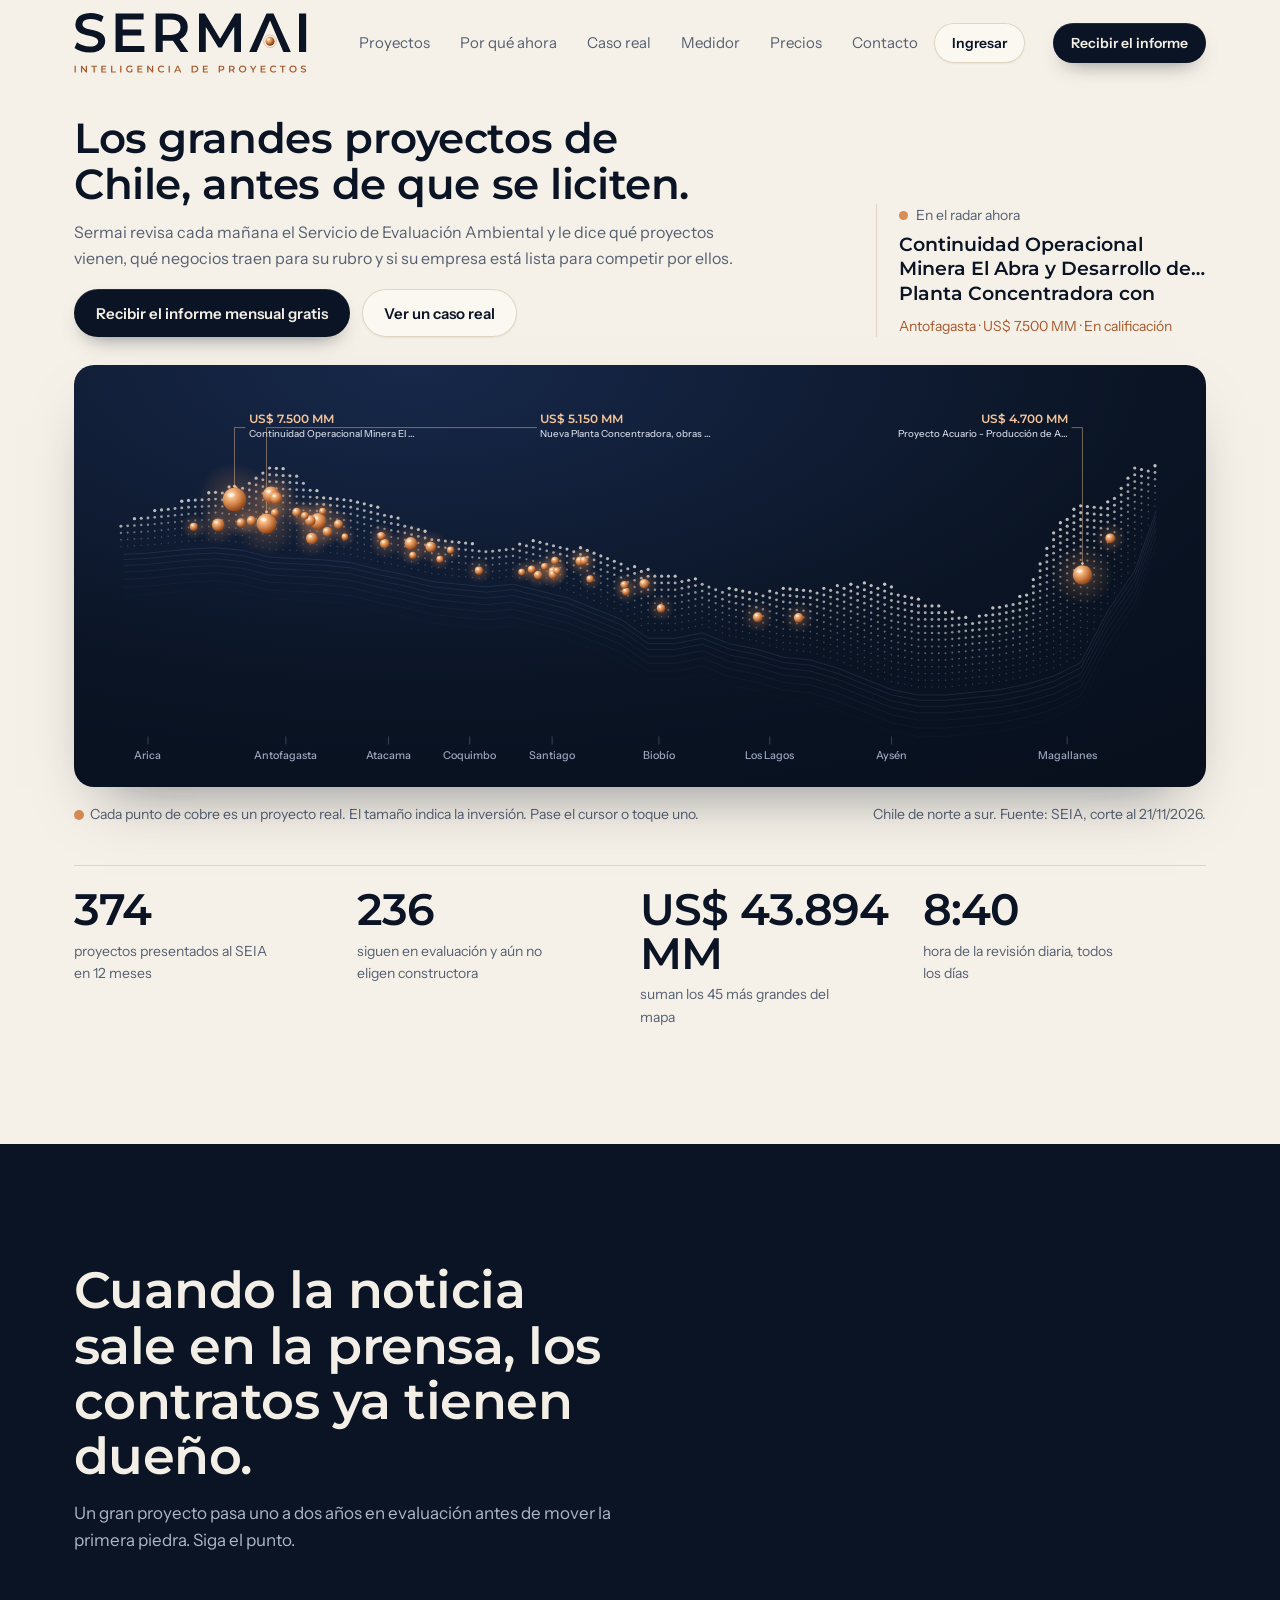
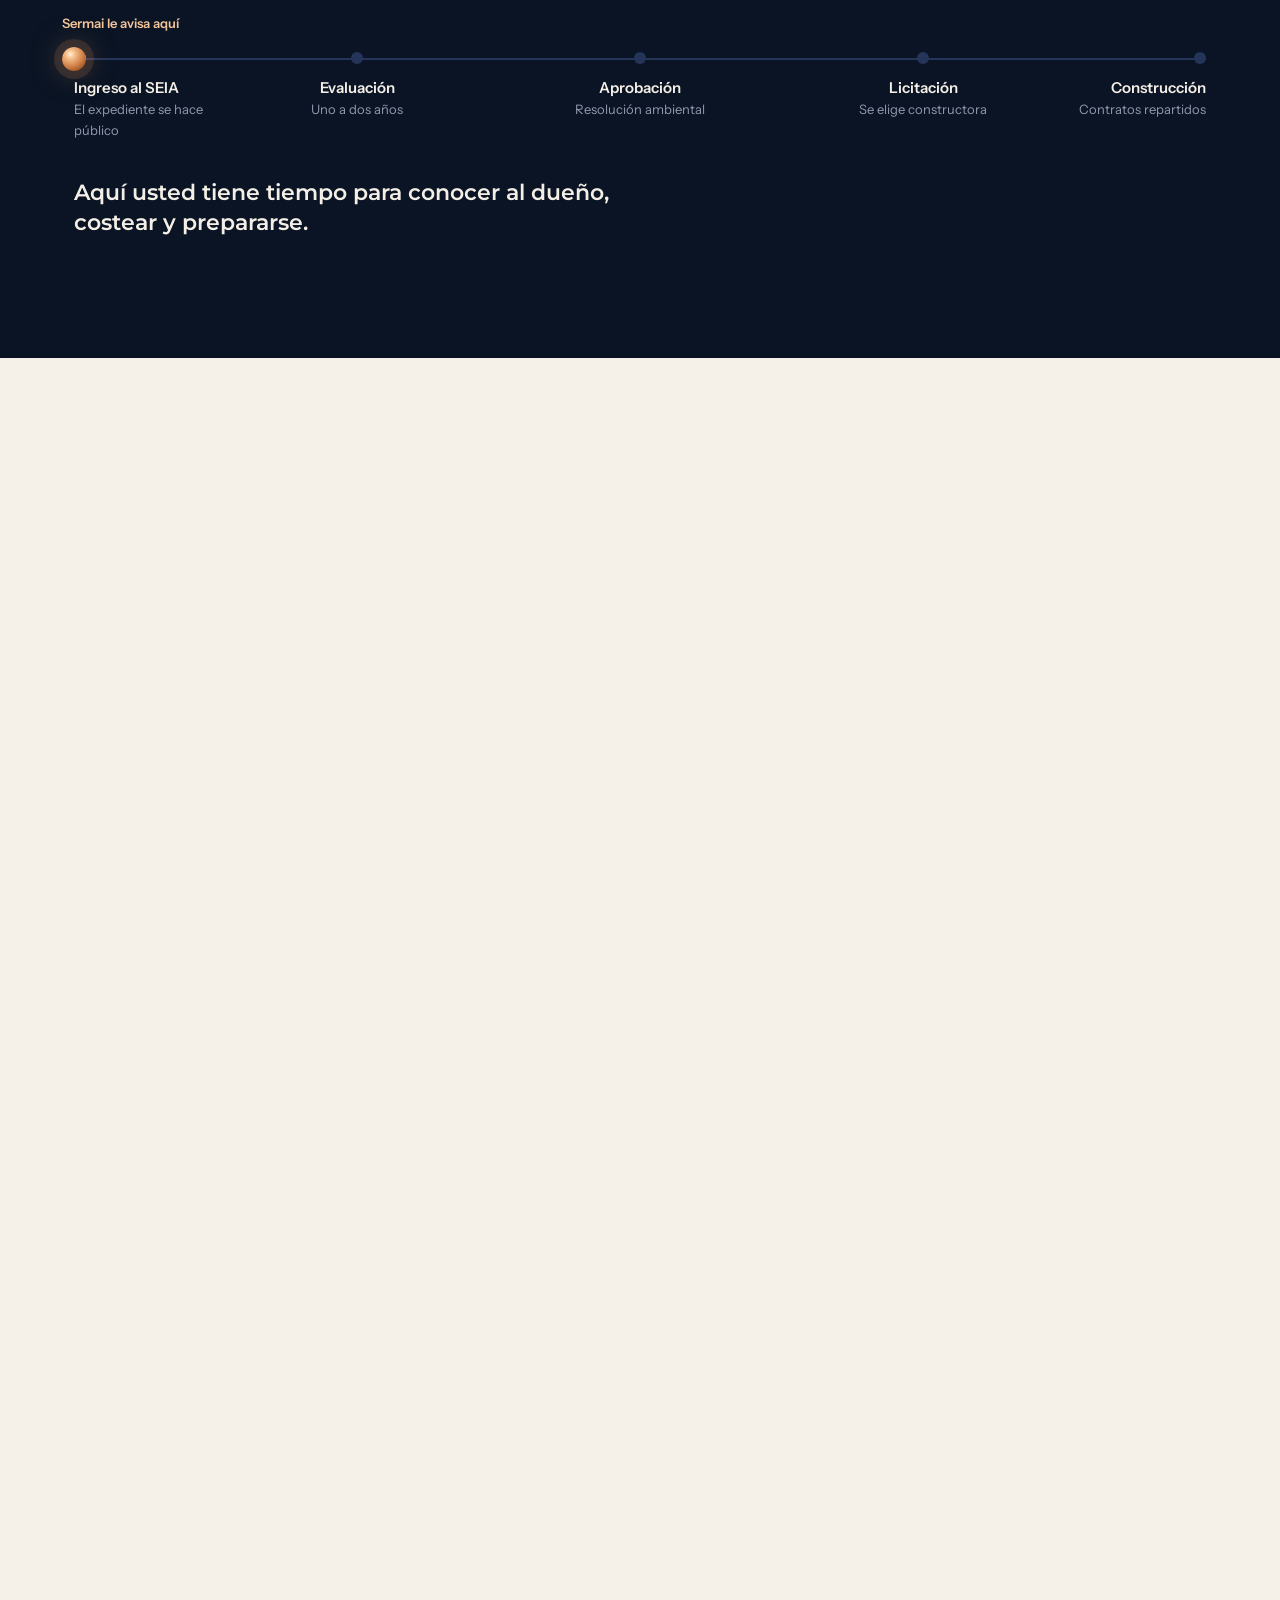
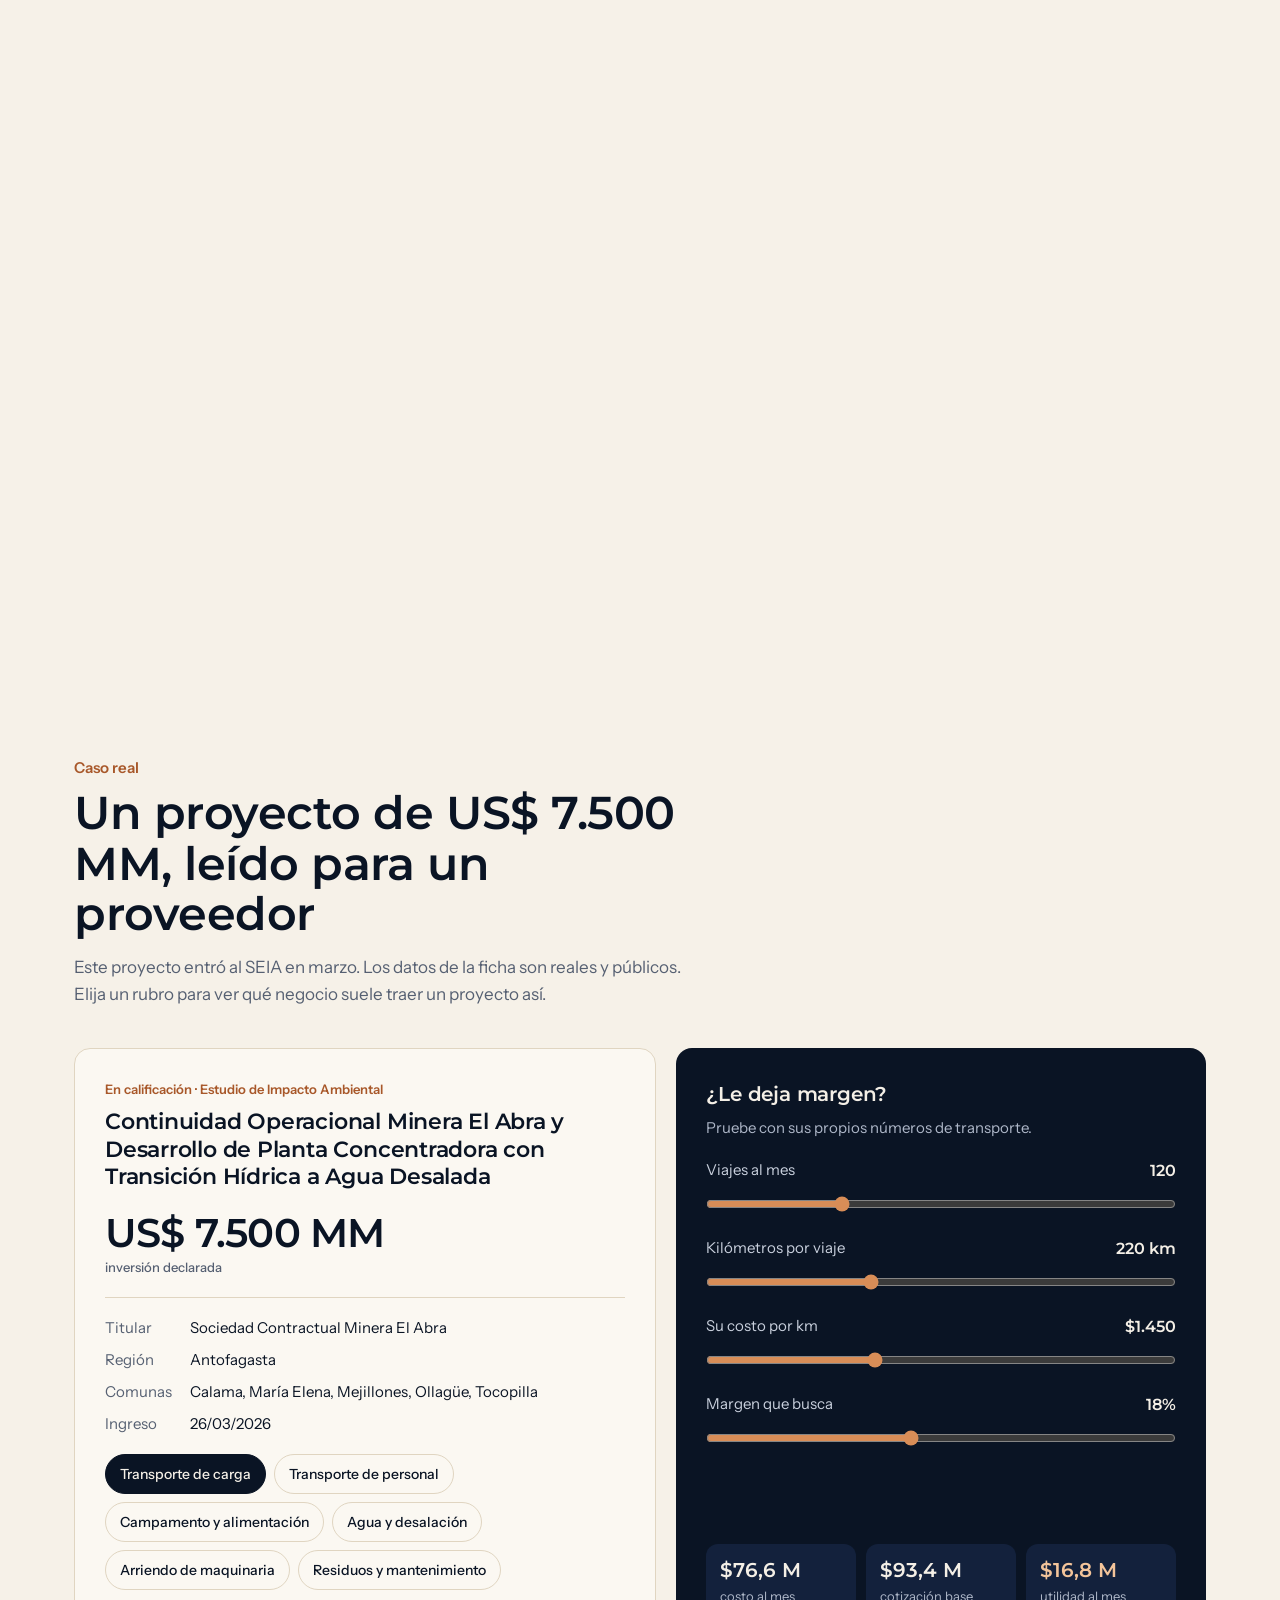
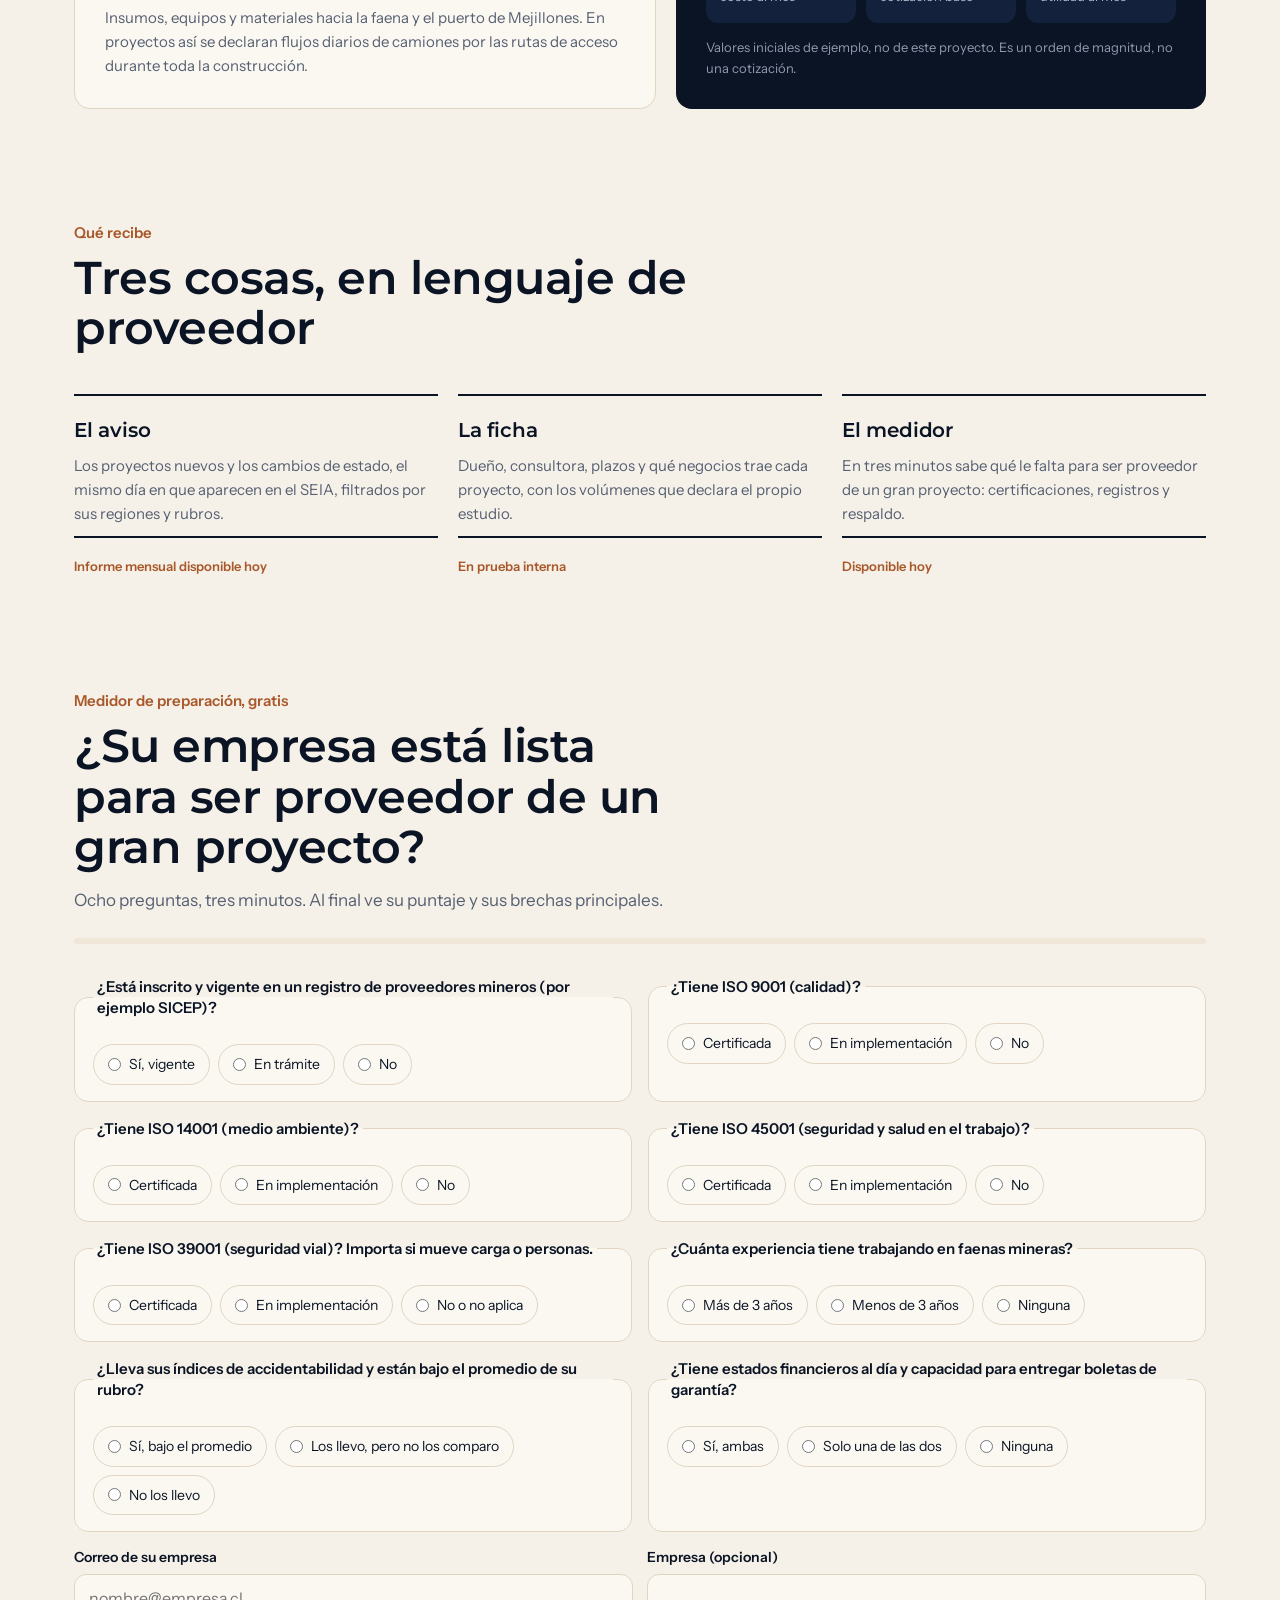
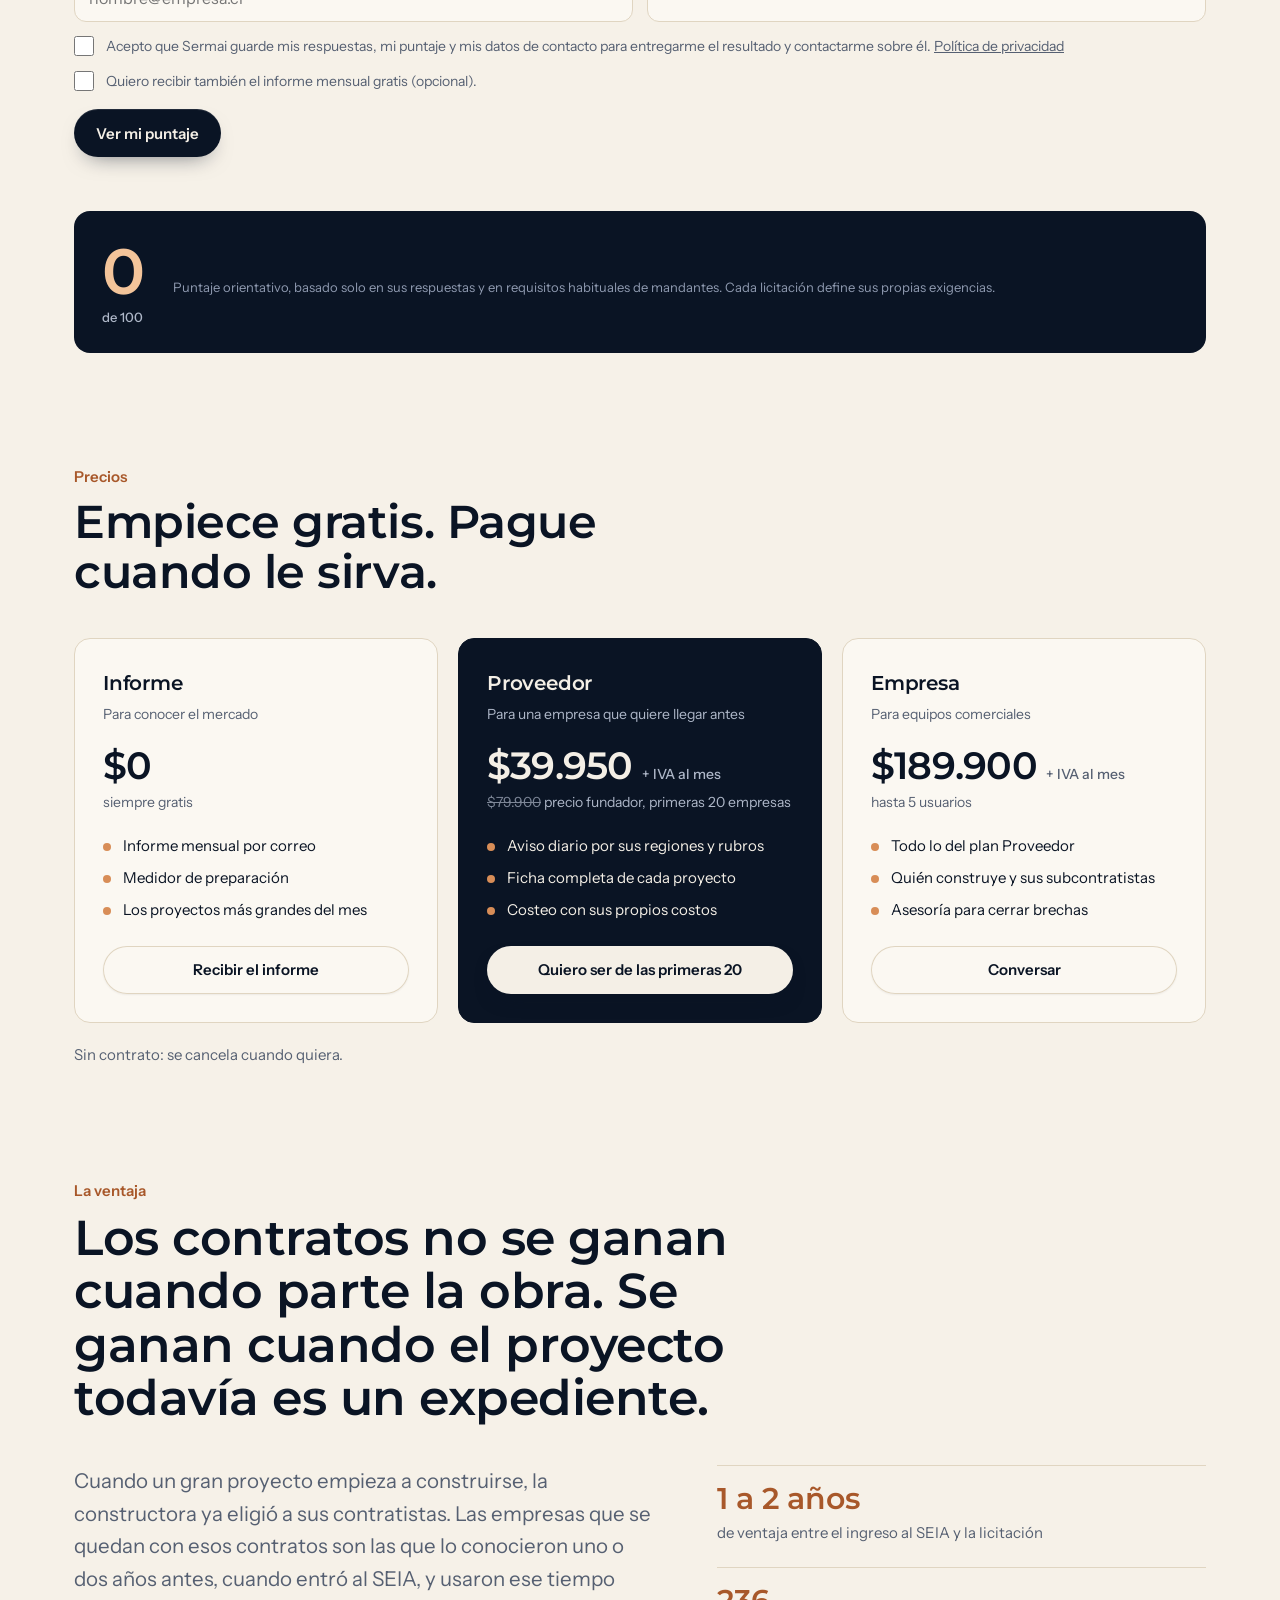
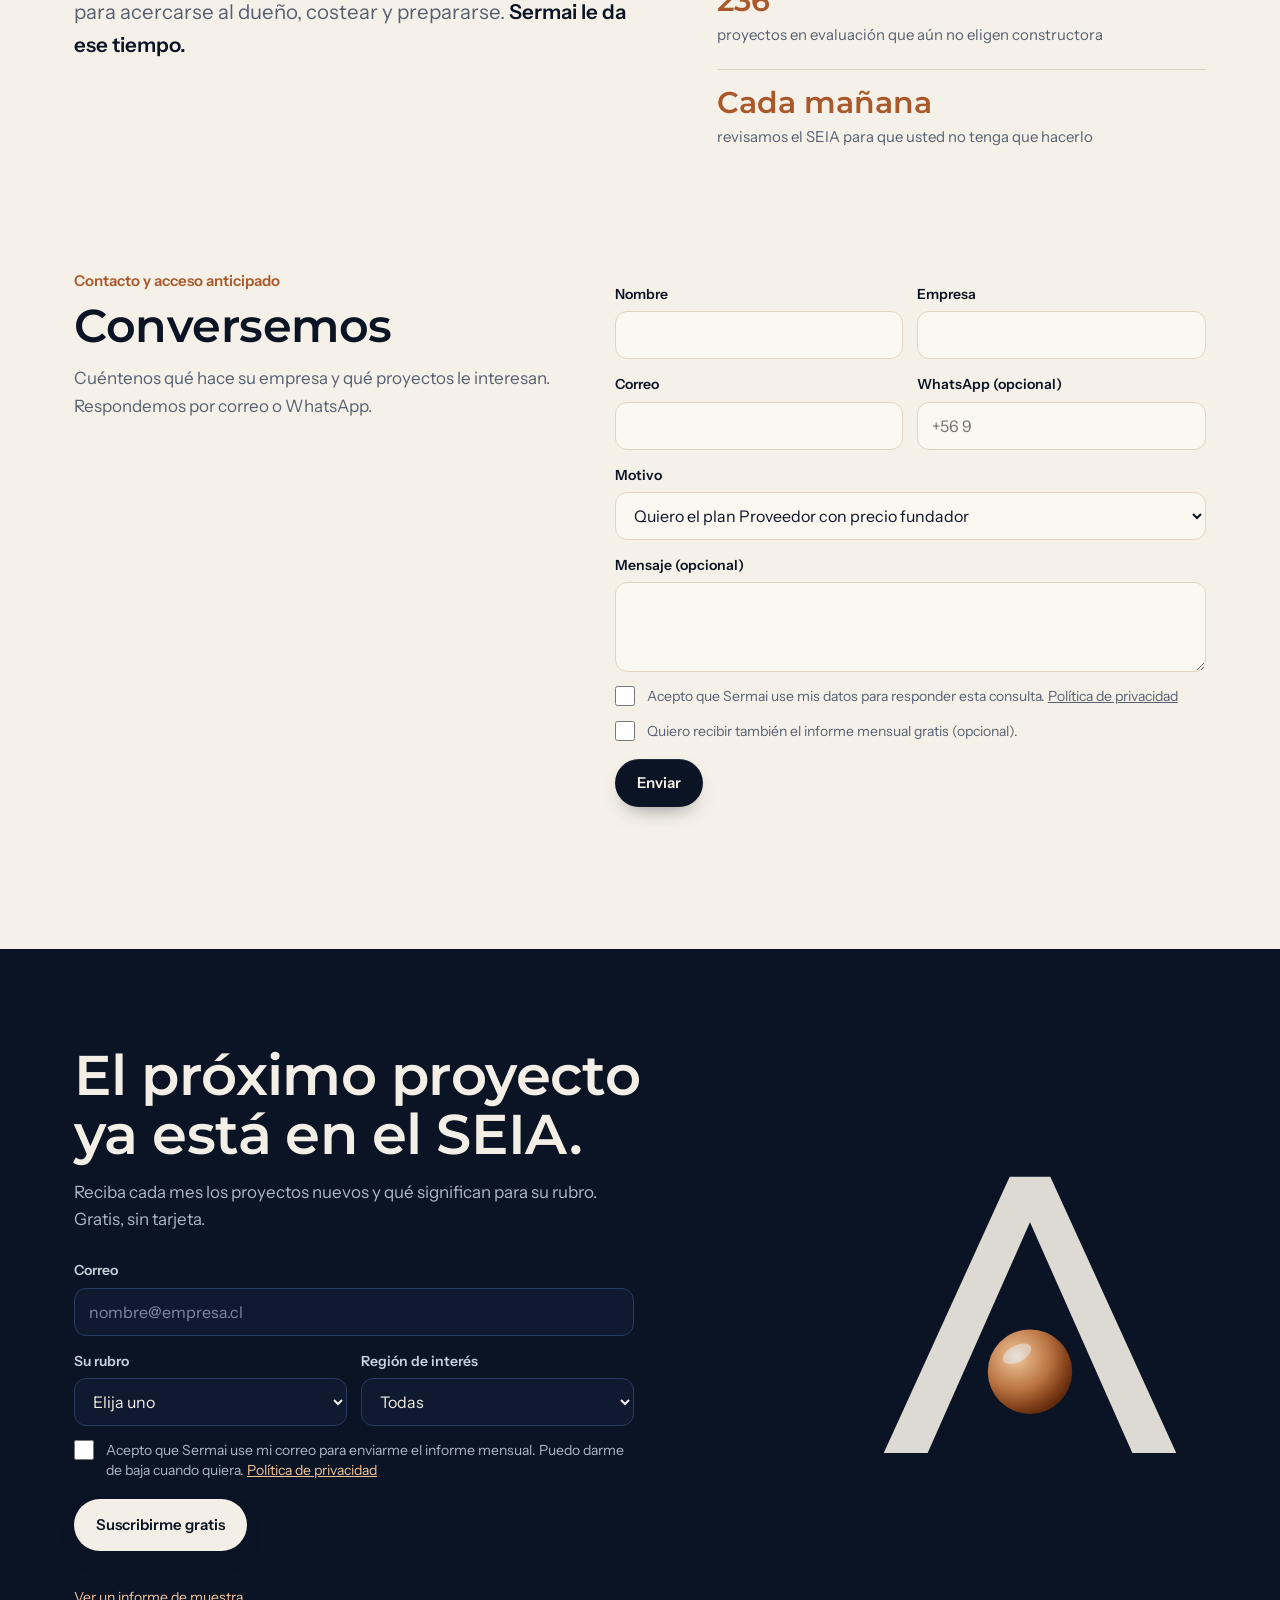
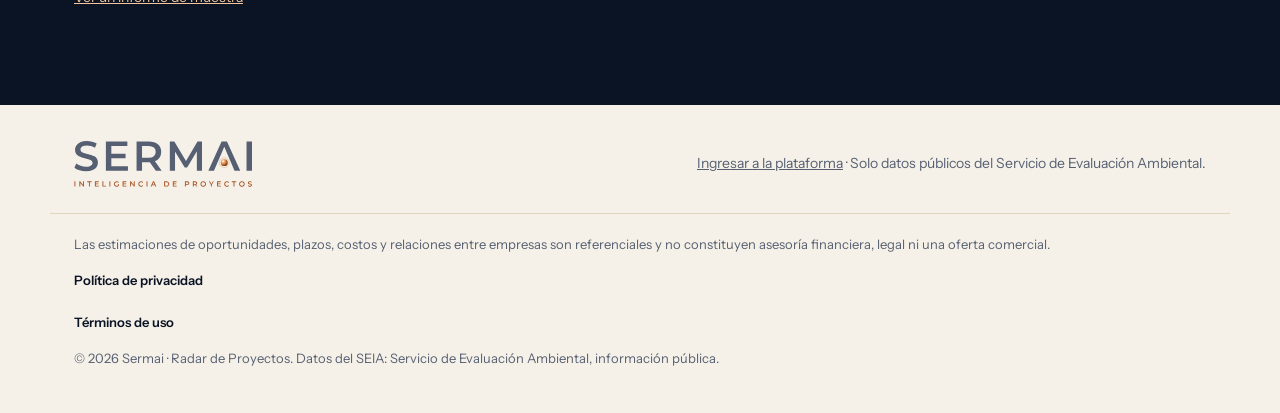
==== index.html @ 952f056d "Portada: título en dos líneas para que el mapa se vea en la primera pantalla Co-Authored-By: Claude " ====
<!doctype html><html lang="es"><head><meta charset="utf-8"><meta name="viewport" content="width=device-width,initial-scale=1"><title>Sermai · Radar de Proyectos</title><meta name="description" content="Los grandes proyectos de Chile, antes de que se liciten. Sermai revisa cada día el SEIA y le dice qué proyectos vienen y qué negocios traen para su rubro."><link rel="icon" type="image/png" sizes="32x32" href="icono-sermai-a-32.png"><link rel="icon" type="image/svg+xml" href="icono-sermai-a.svg"><link rel="apple-touch-icon" sizes="180x180" href="icono-sermai-a-180.png"><meta name="theme-color" content="#f6f1e8"><meta name="robots" content="index, follow, noai, noimageai"><link rel="canonical" href="https://sermai.cl/"><meta property="og:type" content="website"><meta property="og:locale" content="es_CL"><meta property="og:site_name" content="Sermai"><meta property="og:title" content="Sermai: los grandes proyectos de Chile, antes de que se liciten"><meta property="og:description" content="Los proyectos que entran al SEIA, traducidos a negocios para proveedores y contratistas. Informe mensual gratis."><meta property="og:url" content="https://sermai.cl/"><meta property="og:image" content="https://sermai.cl/og.png"><meta property="og:image:width" content="1200"><meta property="og:image:height" content="630"><meta name="twitter:card" content="summary_large_image"><style>
@font-face{font-family:Mont;src:url([data-uri]);font-weight:600;font-display:swap}
@font-face{font-family:Inst;src:url([data-uri]);font-weight:400 700;font-display:swap}
:root{--bg:#f6f1e8;--bg2:#efe7d8;--card:#fbf8f2;--ink:#0a1424;--mut:#566072;--ln:#e0d5c1;--cu:#a8582a;--cu2:#d88d57;--cuL:#f3c49a;--navy:#0a1424;--navy2:#13213c;--ivory:#f4efe6;--dot:#0a1424}
@media (prefers-color-scheme:dark){:root:not([data-theme="light"]){--bg:#0b1322;--bg2:#101a2e;--card:#121d33;--ink:#f1ece2;--mut:#a5adbb;--ln:#24324e;--cu:#e2a274;--dot:#f1ece2}}
:root[data-theme="dark"]{--bg:#0b1322;--bg2:#101a2e;--card:#121d33;--ink:#f1ece2;--mut:#a5adbb;--ln:#24324e;--cu:#e2a274;--dot:#f1ece2}
*{box-sizing:border-box;margin:0;padding:0}
html{scroll-behavior:smooth}
body{background:var(--bg);color:var(--ink);font:17px/1.6 Inst,system-ui,sans-serif;-webkit-font-smoothing:antialiased;overflow-x:hidden}
h1,h2,h3,.mont{font-family:Mont,Inst,sans-serif;font-weight:600;letter-spacing:-.01em}
a{color:inherit}
:focus-visible{outline:2px solid var(--cu2);outline-offset:3px;border-radius:4px}
.wrap{max-width:1180px;margin:0 auto;padding:0 24px}
.draft{background:var(--navy);color:#c9d0dd;font-size:13px;text-align:center;padding:7px 16px}
.draft b{color:var(--cuL);font-weight:600}
/* nav */
nav{position:sticky;top:0;z-index:20;background:var(--bg);border-bottom:1px solid transparent;transition:border-color .3s}
nav.sc{border-color:var(--ln)}
nav .wrap{display:flex;align-items:center;gap:28px;height:86px}
nav .brand{display:block;border-radius:10px;padding:4px 6px;margin-left:-6px}nav .logo{height:60px;width:auto;display:block;transform-origin:left center;transition:transform .35s cubic-bezier(.3,1.4,.5,1),filter .35s}.logo .glint{opacity:0}nav .brand:hover .logo .glint,nav .brand:focus-visible .logo .glint{animation:glint .9s cubic-bezier(.4,0,.2,1) forwards}@keyframes glint{0%{opacity:1;transform:translateX(0)}100%{opacity:1;transform:translateX(4800px)}}nav .brand:hover .logo,nav .brand:focus-visible .logo{transform:scale(1.08);filter:drop-shadow(0 4px 14px rgba(216,141,87,.45))}nav .brand:hover .logo .ring,nav .brand:focus-visible .logo .ring{animation-duration:1.4s;stroke-width:12}
nav ul{display:flex;gap:26px;list-style:none;margin-left:auto;font-size:15px}
nav ul a{position:relative;display:inline-block;padding:6px 2px;text-decoration:none;color:var(--mut);transition:color .25s,transform .25s}nav ul a::after{content:"";position:absolute;left:0;right:0;bottom:0;height:2px;border-radius:2px;background:linear-gradient(90deg,#a2541f,#f0b07a,#a2541f);transform:scaleX(0);transform-origin:left;transition:transform .3s ease}nav ul a:hover,nav ul a:focus-visible{color:var(--ink);transform:translateY(-2px)}nav ul a:hover::after,nav ul a:focus-visible::after{transform:scaleX(1)}
.btn{display:inline-flex;align-items:center;justify-content:center;gap:8px;height:48px;padding:0 22px;border-radius:999px;font:600 15px Inst;text-decoration:none;border:0;cursor:pointer;transition:transform .15s,background .2s}
.btn:active{transform:scale(.98)}
.btn{position:relative;overflow:hidden;isolation:isolate}
.btn.p{color:var(--ivory);background:#0a1424;box-shadow:inset 0 1px 0 rgba(255,255,255,.1),0 10px 22px -12px rgba(10,20,36,.6);transition:color .3s,box-shadow .3s,transform .15s}
.btn.p::before{content:"";position:absolute;inset:0;z-index:-1;border-radius:inherit;opacity:0;transition:opacity .35s;background:radial-gradient(140% 160% at 28% 0%,#ffe6cc 0%,#f6bd88 26%,#d8894f 58%,#a2541f 100%);box-shadow:inset 0 1px 0 rgba(255,255,255,.7),inset 0 -2px 6px rgba(106,45,11,.35)}
.btn.p::after{content:"";position:absolute;inset:0;z-index:-1;background:linear-gradient(105deg,transparent 35%,rgba(255,255,255,.5) 50%,transparent 65%);transform:translateX(-110%);transition:transform .7s}
.btn.p:hover,.btn.p:focus-visible{color:#2a1205;transform:translateY(-1px);box-shadow:0 14px 30px -10px rgba(162,84,31,.85),0 0 0 1px rgba(122,58,18,.4)}
.btn.p:hover::before,.btn.p:focus-visible::before{opacity:1}
.btn.p:hover::after{transform:translateX(110%)}
.pl .dest .btn.p,.fin .btn.p{background:#f4efe6;color:#0a1424}
.btn.s{background:var(--card);color:var(--ink);box-shadow:inset 0 0 0 1px var(--ln),0 1px 2px rgba(10,20,36,.06)}.btn.s:hover{box-shadow:inset 0 0 0 1px var(--cu2),0 6px 16px -10px rgba(168,88,42,.5);color:var(--cu);transform:translateY(-1px)}
nav .btn{height:40px;padding:0 18px;font-size:14px}nav .btn.ing{margin-left:-14px}
/* hero */
.hero{padding:28px 0 20px;position:relative}
.hero h1{font-size:clamp(30px,3.3vw,46px);line-height:1.1;max-width:22ch}
.hero .lead{font-size:clamp(16px,1.25vw,18px);color:var(--mut);max-width:60ch;margin-top:12px}
.hero .cta{display:flex;gap:12px;margin-top:18px;flex-wrap:wrap}
.htop{display:grid;grid-template-columns:1.7fr 1fr;gap:40px;align-items:end}
#lv{display:-webkit-box;-webkit-line-clamp:2;-webkit-box-orient:vertical;overflow:hidden;min-height:2.4em}.live{justify-self:end;max-width:330px;border-left:1px solid var(--ln);padding-left:22px}
.live .k{font-size:14px;color:var(--mut)}
.live .v{font-family:Mont;font-size:19px;line-height:1.3;margin-top:6px;height:3.9em;overflow:hidden;display:-webkit-box;-webkit-line-clamp:3;-webkit-box-orient:vertical}
.live .m{font-size:14px;color:var(--cu);margin-top:8px;min-height:22px}
.live .dotp{display:inline-block;width:9px;height:9px;border-radius:50%;background:var(--cu2);margin-right:8px;box-shadow:0 0 0 0 rgba(216,141,87,.6);animation:lp 2s infinite}
@keyframes lp{70%{box-shadow:0 0 0 10px rgba(216,141,87,0)}100%{box-shadow:0 0 0 0 rgba(216,141,87,0)}}
/* mapa */
.mapa{margin-top:28px;position:relative;background:radial-gradient(120% 140% at 30% 0%,#17284a 0%,#0a1424 55%,#070e1b 100%);border-radius:20px;padding:28px 28px 18px;box-shadow:0 30px 60px -30px rgba(10,20,36,.5)}
.mapa svg{width:100%;height:auto;display:block;overflow:visible}
.bg circle{fill:#f4efe6;opacity:var(--o)}.bg{opacity:0}.sea path{fill:none;stroke:#6f86b3;stroke-width:2.2}.gl .gw{opacity:0}.gl.on .gw{animation:gIn 1s forwards;animation-delay:var(--t)}@keyframes gIn{to{opacity:1}}
.cos path{fill:none;stroke:#f3c49a;stroke-width:2.4;opacity:.7}.cos circle{fill:#f3c49a}.cos text .a{font:600 44px Mont;fill:#f3c49a}.cos text .b{font:500 36px Inst;fill:#c9d0dd}.cos .co{opacity:0}.cos.on .co{animation:dIn2 .8s forwards;animation-delay:var(--t)}@keyframes dIn2{to{opacity:1}}
.bg.on{animation:gIn .6s ease-out forwards}
@keyframes dIn{to{opacity:var(--o)}}
.pr .p{cursor:pointer;opacity:0;transform-box:fill-box;transform-origin:center;transform:scale(0)}
.pr.on .p{animation:pIn .6s cubic-bezier(.3,1.6,.5,1) forwards;animation-delay:var(--t)}
@keyframes pIn{to{opacity:1;transform:scale(1)}}
.pr .p .core{fill:url(#cuS)}
.pr .p:hover .core,.pr .p.act .core{filter:brightness(1.15)}
.pr .p .hl{fill:#fff;opacity:.5;pointer-events:none}
.pr .ring{fill:none;stroke:var(--cu2);stroke-width:1.6;opacity:0;transform-box:fill-box;transform-origin:center;pointer-events:none}
.pr .p.ping .ring{animation:ring 1.8s ease-out}
@keyframes ring{0%{opacity:.9;transform:scale(1)}100%{opacity:0;transform:scale(3.4)}}
.scan{fill:url(#scanG);opacity:0}.scan.go{animation:scan 1.4s ease-in-out forwards}
@keyframes scan{0%{opacity:0;transform:translateX(-8%)}15%{opacity:1}85%{opacity:1}100%{opacity:0;transform:translateX(100%)}}
.regs text{font:500 40px Inst;fill:#9aa6bd}
.regs line{stroke:#9aa6bd;stroke-width:3;opacity:.4}
.tip{position:absolute;z-index:5;pointer-events:none;background:var(--card);border:1px solid var(--ln);border-radius:12px;padding:12px 14px;width:270px;box-shadow:0 12px 30px -12px rgba(10,20,36,.25);opacity:0;transform:translateY(6px);transition:opacity .15s,transform .15s}
.tip.on{opacity:1;transform:none}
.tip b{display:block;font:600 15px/1.3 Inst}.tip .t{font-size:13px;color:var(--mut);margin-top:3px}
.tip .r{display:flex;justify-content:space-between;margin-top:10px;font-size:13px}.tip .r span:last-child{font-family:Mont;color:var(--cu);font-size:15px}
.mapcap{display:flex;justify-content:space-between;gap:20px;font-size:14px;color:var(--mut);margin-top:16px}
.mapcap i{display:inline-block;width:10px;height:10px;border-radius:50%;background:var(--cu2);margin-right:6px;vertical-align:-1px}
.nums{display:grid;grid-template-columns:repeat(4,1fr);border-top:1px solid var(--ln);margin-top:40px}
.nums div{padding:22px 20px 0 0}
.nums b{display:block;font:600 clamp(30px,3.4vw,44px)/1 Mont;letter-spacing:-.02em}
.nums span{display:block;font-size:14px;color:var(--mut);margin-top:8px;max-width:22ch}
/* momento: scroll fijo */
.mom{height:300vh;position:relative;margin-top:96px}
.mom .stick .wrap{width:100%}.mom .stick{position:sticky;top:86px;height:calc(100vh - 86px);display:flex;flex-direction:column;justify-content:center;background:var(--navy);color:var(--ivory);overflow:hidden}
.mom h2{font-size:clamp(30px,4vw,52px);line-height:1.08;max-width:16ch}
.mom .sub{color:#aeb7c8;max-width:52ch;margin-top:16px;min-height:3.2em;transition:opacity .3s}
.tl{position:relative;margin-top:64px;height:120px}
.tl .bar{position:absolute;left:0;right:0;top:40px;height:2px;background:#25355a}
.tl .fill{position:absolute;left:0;top:40px;height:2px;background:linear-gradient(90deg,var(--cu2),var(--cuL));width:0}
.tl .st{position:absolute;top:0;transform:translateX(-50%);text-align:center;width:150px}
.tl .st.first{transform:none;text-align:left}.tl .st.last{transform:translateX(-100%);text-align:right}
.tl .st .n{display:block;width:12px;height:12px;border-radius:50%;background:#25355a;margin:34px auto 14px;transition:background .3s}
.tl .st.first .n{margin-left:0}.tl .st.last .n{margin-right:0}
.tl .st.on .n{background:var(--cuL)}
.tl .st b{display:block;font:600 15px Inst}.tl .st span{display:block;font-size:13px;color:#8f9ab0;margin-top:2px}
.tl .ball{position:absolute;top:29px;width:24px;height:24px;margin-left:-12px;border-radius:50%;background:radial-gradient(circle at 35% 30%,#fff0dc,#f6bd88 20%,#cf7f47 55%,#8f4518 88%);box-shadow:0 0 0 8px rgba(216,141,87,.15),0 0 30px rgba(216,141,87,.5)}
.tag2{position:absolute;top:-34px;left:0;font-size:13px;font-weight:600;white-space:nowrap;color:var(--cuL)}
.mom .verdict{margin-top:40px;font:600 clamp(18px,1.8vw,22px)/1.35 Mont;max-width:40ch;min-height:2.8em}
.mom .verdict.bad{color:#f0a48c}
/* secciones */
section.s{padding:112px 0 0}
.eyebrow{font-size:15px;color:var(--cu);font-weight:600}
.s h2{font-size:clamp(30px,3.6vw,48px);line-height:1.1;max-width:20ch;margin-top:8px}
.s .intro{color:var(--mut);max-width:58ch;margin-top:14px}
/* caso */
.caso{display:grid;grid-template-columns:1.1fr 1fr;gap:20px;margin-top:40px}
.fic{background:var(--card);border:1px solid var(--ln);border-radius:16px;padding:30px}
.fic .estado{font-size:13px;font-weight:600;color:var(--cu)}
.fic h3{font-size:22px;line-height:1.25;margin-top:8px}
.fic .inv{font:600 40px/1 Mont;margin-top:22px;letter-spacing:-.02em}.fic .inv small{display:block;font:500 13px Inst;color:var(--mut);margin-top:6px;letter-spacing:0}
.fic dl{display:grid;grid-template-columns:auto 1fr;gap:8px 18px;margin-top:22px;font-size:15px;border-top:1px solid var(--ln);padding-top:18px}
.fic dt{color:var(--mut)}
.chips{display:flex;flex-wrap:wrap;gap:8px;margin-top:18px}
.chips button{font:500 14px Inst;padding:8px 14px;border-radius:999px;border:1px solid var(--ln);background:transparent;color:var(--ink);cursor:pointer;min-height:40px}
.chips button[aria-pressed=true]{background:var(--navy);color:var(--ivory);border-color:var(--navy)}
.neg{margin-top:16px;font-size:15px;color:var(--mut);min-height:4.8em}
.cos{background:var(--navy);color:var(--ivory);border-radius:16px;padding:30px;display:flex;flex-direction:column}
.cos h3{font-size:20px}.cos p.k{color:#aeb7c8;font-size:15px;margin-top:6px}
.cos label{display:flex;justify-content:space-between;align-items:center;gap:12px;margin-top:18px;font-size:15px;color:#c9d0dd}
.cos label output{font:600 16px Mont;color:var(--ivory)}
.cos input[type=range]{width:100%;margin-top:8px;accent-color:#d88d57;height:28px}
.res{display:grid;grid-template-columns:repeat(3,1fr);gap:10px;margin-top:auto;padding-top:24px}
.res div{background:#13213c;border-radius:12px;padding:14px}
.res b{display:block;font:600 20px Mont}.res span{font-size:13px;color:#aeb7c8}
.res .u b{color:var(--cuL)}
.note{font-size:13px;color:var(--mut);margin-top:14px}
.cos .note{color:#8f9ab0}
/* recibe */
.rec{display:grid;grid-template-columns:repeat(3,1fr);gap:20px;margin-top:40px}
.rec div{border-top:2px solid var(--ink);padding-top:18px}
.rec h3{font-size:20px}.rec p{color:var(--mut);font-size:15px;margin-top:8px}
.rec .est{font-size:13px;color:var(--cu);font-weight:600;margin-top:10px}
/* precios */
.pl{display:grid;grid-template-columns:repeat(3,1fr);gap:20px;margin-top:40px;align-items:stretch}
.pl>div{background:var(--card);border:1px solid var(--ln);border-radius:16px;padding:28px;display:flex;flex-direction:column}
.pl .dest{background:var(--navy);color:var(--ivory);border-color:var(--navy)}
.pl h3{font-size:20px}.pl .q{font-size:14px;color:var(--mut);margin-top:4px}.pl .dest .q{color:#aeb7c8}
.pl .pr{font:600 38px/1 Mont;margin-top:22px;letter-spacing:-.02em}.pl .pr small{font:500 14px Inst;color:var(--mut);letter-spacing:0}.pl .dest .pr small{color:#aeb7c8}
.pl .was{font-size:14px;color:var(--mut);margin-top:6px}.pl .dest .was{color:#aeb7c8}.pl .was s{opacity:.7}
.pl ul{list-style:none;margin:20px 0 24px;font-size:15px;display:grid;gap:8px}
.pl li{padding-left:20px;position:relative}.pl li:before{content:"";position:absolute;left:0;top:.6em;width:8px;height:8px;border-radius:50%;background:var(--cu2)}
.pl .btn{margin-top:auto}

.fund{margin-top:20px;font-size:15px;color:var(--mut)}.fund b{color:var(--ink)}
/* quién */
.who{display:grid;grid-template-columns:auto 1fr;gap:36px;align-items:center;margin-top:40px;background:var(--card);border:1px solid var(--ln);border-radius:16px;padding:32px}
.av{width:120px;height:120px;border-radius:50%;background:var(--navy);display:flex;align-items:center;justify-content:center;color:var(--ivory);font:600 38px Mont}
.who h3{font-size:24px}.who .r{color:var(--cu);font-weight:600;font-size:15px}.who p{color:var(--mut);margin-top:10px;max-width:62ch}
.who .c{display:flex;gap:20px;flex-wrap:wrap;margin-top:14px;font-size:15px}
/* ventaja */
.s h2.vh{font-size:clamp(30px,3.8vw,52px);max-width:22ch}
.vt{display:grid;grid-template-columns:1.2fr 1fr;gap:56px;margin-top:40px;align-items:start}
.vp{font-size:clamp(18px,1.6vw,21px);line-height:1.6;color:var(--mut);max-width:52ch}.vp b{color:var(--ink);font-weight:600}
.vf{display:grid;gap:22px}.vf div{border-top:1px solid var(--ln);padding-top:16px}
.vf b{display:block;font:600 30px/1.1 Mont;color:var(--cu)}.vf span{display:block;font-size:15px;color:var(--mut);margin-top:6px}
@media (max-width:860px){.vt{grid-template-columns:1fr;gap:28px}}
/* formularios */
.fx label{display:block;font-size:14px;font-weight:600;margin-top:14px}
.fx input:not([type=checkbox]):not([type=radio]),.fx select,.fx textarea{display:block;width:100%;margin-top:6px;min-height:48px;border-radius:12px;border:1px solid var(--ln);background:var(--card);color:var(--ink);padding:10px 14px;font:16px Inst}
.fx textarea{min-height:90px}
.fx .row2{display:grid;grid-template-columns:1fr 1fr;gap:14px}
.fx .chk{display:block;position:relative;padding-left:32px;font-weight:400;color:var(--mut);font-size:14px;line-height:1.45}
.fx .chk input{position:absolute;left:0;top:0;width:20px;height:20px;margin:0;accent-color:#a8582a}
.fx .btn{margin-top:18px}
.msg{margin-top:10px;font-size:14px;min-height:1.4em}.msg.ok{color:#2f7d5b}.msg.err{color:#b4442c}
.med{display:grid;grid-template-columns:1fr 1fr;gap:16px;margin-top:32px}
.med fieldset{border:1px solid var(--ln);border-radius:14px;padding:16px 18px;background:var(--card)}
.med legend{font-weight:600;font-size:15px;padding:0 4px;line-height:1.4}
.med .op{display:flex;flex-wrap:wrap;gap:8px;margin-top:10px}
.med .op label{margin:0;display:flex;align-items:center;gap:8px;font-weight:400;font-size:14px;border:1px solid var(--ln);border-radius:999px;padding:8px 14px;cursor:pointer;min-height:40px}
.med .op input{accent-color:#a8582a}
.med .op label:has(input:checked){border-color:var(--cu2);background:#fbeee2;color:#6b3412}
.avn{height:6px;background:var(--bg2);border-radius:6px;margin-top:24px;overflow:hidden}.avn i{display:block;height:100%;width:0;background:linear-gradient(90deg,var(--cu2),var(--cuL));transition:width .3s}
.mres{margin-top:24px;background:var(--navy);color:var(--ivory);border-radius:16px;padding:28px;display:grid;grid-template-columns:auto 1fr;gap:28px;align-items:center}
.mres .pt{font:600 64px/1 Mont;color:var(--cuL)}.mres .pt small{display:block;font:500 13px Inst;color:#aeb7c8;margin-top:6px}
.mres h3{font-size:22px}.mres p{color:#c9d0dd;margin-top:6px}.mres ul{margin:12px 0 0 18px;color:#c9d0dd;font-size:15px}.mres .note{color:#8f9ab0}
.ctc{display:grid;grid-template-columns:1fr 1.2fr;gap:48px;margin-top:8px;align-items:start}
.fin .fx label{color:#c9d0dd}.fin .fx input::placeholder{color:#7f8aa1}.fin .fx select,.fin .fx input:not([type=checkbox]){background:#0f1a30;border-color:#2b3c62;color:var(--ivory)}
.fin .fx .chk{color:#aeb7c8}.fin .fx .chk a{color:var(--cuL)}.fin .msg.ok{color:#8fd3b0}.fin .msg.err{color:#f0a48c}
.legal{border-top:1px solid var(--ln);margin-top:26px;padding-top:20px;font-size:13px;color:var(--mut);display:grid;gap:10px}
.legal details summary{cursor:pointer;font-weight:600;color:var(--ink);min-height:32px;display:flex;align-items:center}.legal details p{margin-top:8px;max-width:80ch}
@media (max-width:860px){.med,.ctc,.mres{grid-template-columns:1fr}.fx .row2{grid-template-columns:1fr}}
/* final */
.fin{margin-top:112px;background:var(--navy);color:var(--ivory);position:relative;overflow:hidden}
.fin .wrap{padding-top:96px;padding-bottom:96px;position:relative}
.fin h2{font-size:clamp(32px,4.4vw,58px);line-height:1.05;max-width:15ch}
.fin p{color:#aeb7c8;max-width:48ch;margin-top:16px}
.fin .btn.p{height:52px}
.fin .ok{margin-top:12px;font-size:14px;color:var(--cuL);min-height:1.4em}
.fin .big{position:absolute;right:-60px;top:50%;width:520px;transform:translateY(-50%);opacity:.9;pointer-events:none}
footer{padding:36px 0 44px;font-size:14px;color:var(--mut)}
footer .wrap:first-child{display:flex;justify-content:space-between;align-items:center;gap:24px;flex-wrap:wrap}
footer .logo{height:46px;width:auto;display:block}
.logo .ring{transform-box:fill-box;transform-origin:center;animation:lring 2.8s ease-out infinite}.logo .ring.r2{animation-delay:1.4s}
@keyframes lring{0%{transform:scale(.7);opacity:.9}75%{transform:scale(2.1);opacity:0}100%{opacity:0}}
@media (prefers-reduced-motion:reduce){.logo .ring{animation:none;opacity:0}.logo .glint{display:none}nav .brand:hover .logo{transform:none}nav ul a:hover{transform:none}}
.reveal{opacity:0;transform:translateY(18px);transition:opacity .7s,transform .7s}.reveal.in{opacity:1;transform:none}
/* celular */
@media (max-width:860px){
 nav ul{display:none}
 .htop{grid-template-columns:1fr;gap:28px}.live{justify-self:start;border-left:0;padding-left:0;border-top:1px solid var(--ln);padding-top:18px;max-width:none}
 .nums{grid-template-columns:1fr 1fr}.nums div{padding-bottom:18px}
 .caso,.rec,.pl{grid-template-columns:1fr}
 .who{grid-template-columns:1fr;gap:18px;padding:24px}.av{width:84px;height:84px;font-size:28px}
 .fin .big{display:none}
 .tl .st span{display:none}.tl .st{width:84px}.tl .st b{font-size:12px}
 .mapcap{flex-direction:column;gap:6px}.mapa{padding:16px 10px;border-radius:16px}
}
@media (max-width:600px){
 body{font-size:16px}.wrap{padding:0 16px}
 .hero{padding-top:24px}.live{display:none}.hero .cta .btn{width:100%}
 .res{grid-template-columns:1fr}
 .mom{height:260vh}
 .tl .st b{display:none}
 nav .btn.p{display:none}nav .btn.ing{margin-left:auto}
 nav .wrap{height:72px}nav .logo{height:48px}.mom .stick{top:72px;height:calc(100vh - 72px)}
}
@media (prefers-reduced-motion:reduce){
 html{scroll-behavior:auto}
 .bg{opacity:1!important;animation:none!important}.gl .gw,.cos .co{opacity:1!important;animation:none!important}.pr .p{opacity:1!important;transform:none!important;animation:none!important}
 .scan{display:none}.reveal{opacity:1;transform:none;transition:none}.live .dotp{animation:none}
}
</style></head><body>
<nav id="nav"><div class="wrap"><a class="brand" href="#top" aria-label="Sermai, inicio"><svg class="logo" xmlns="http://www.w3.org/2000/svg" viewBox="25 -10 4243 1094" role="img" aria-label="Sermai"><defs><clipPath id="nvcl"><path d="M311 710Q229 710 154 686.5Q79 663 35 626L80 525Q122 558 184 580Q246 602 311 602Q366 602 400 590Q434 578 450 557.5Q466 537 466 511Q466 479 443 459.5Q420 440 383.5 428.5Q347 417 302.5 407Q258 397 213.5 383.5Q169 370 132.5 348.5Q96 327 73 291Q50 255 50 199Q50 142 80.5 94.5Q111 47 173.5 18.5Q236 -10 332 -10Q395 -10 457 6Q519 22 565 52L524 153Q477 125 427 111.5Q377 98 331 98Q277 98 243.5 111Q210 124 194.5 145Q179 166 179 193Q179 225 201.5 244.5Q224 264 260.5 275Q297 286 342 296.5Q387 307 431.5 320Q476 333 512.5 354Q549 375 571.5 411Q594 447 594 502Q594 558 563.5 605.5Q533 653 470 681.5Q407 710 311 710ZM783 700V0H1294V109H913V591H1308V700ZM903 398V291H1251V398ZM1513 700V0H1800Q1940 0 2019.5 66Q2099 132 2099 249Q2099 326 2063 381.5Q2027 437 1960.5 466.5Q1894 496 1801 496H1585L1643 437V700ZM1971 700 1794 446H1933L2111 700ZM1643 451 1585 389H1795Q1881 389 1924.5 352Q1968 315 1968 249Q1968 182 1924.5 146Q1881 110 1795 110H1585L1643 46ZM2304 700V0H2411L2717 511H2661L2962 0H3069L3070 700H2947L2946 193H2972L2716 620H2658L2398 193H2428V700ZM4128 700V0H4258V700Z"/><path d="M3220,700 L3535,0 L3663,0 L3979,700 L3843,700 L3599,128 L3354,700 Z"/></clipPath><linearGradient id="nvgl" x1="0" y1="0" x2="1" y2="0"><stop offset="0" stop-color="#fff" stop-opacity="0"/><stop offset=".5" stop-color="#fff" stop-opacity=".75"/><stop offset="1" stop-color="#fff" stop-opacity="0"/></linearGradient><radialGradient id="nvs" gradientUnits="userSpaceOnUse" cx="3572.8" cy="475.5" r="118.9"><stop offset="0" stop-color="#fff0dc"/><stop offset=".18" stop-color="#f6bd88"/><stop offset=".55" stop-color="#cf7f47"/><stop offset=".85" stop-color="#8f4518"/><stop offset="1" stop-color="#6a2d0b"/></radialGradient></defs><path d="M311 710Q229 710 154 686.5Q79 663 35 626L80 525Q122 558 184 580Q246 602 311 602Q366 602 400 590Q434 578 450 557.5Q466 537 466 511Q466 479 443 459.5Q420 440 383.5 428.5Q347 417 302.5 407Q258 397 213.5 383.5Q169 370 132.5 348.5Q96 327 73 291Q50 255 50 199Q50 142 80.5 94.5Q111 47 173.5 18.5Q236 -10 332 -10Q395 -10 457 6Q519 22 565 52L524 153Q477 125 427 111.5Q377 98 331 98Q277 98 243.5 111Q210 124 194.5 145Q179 166 179 193Q179 225 201.5 244.5Q224 264 260.5 275Q297 286 342 296.5Q387 307 431.5 320Q476 333 512.5 354Q549 375 571.5 411Q594 447 594 502Q594 558 563.5 605.5Q533 653 470 681.5Q407 710 311 710ZM783 700V0H1294V109H913V591H1308V700ZM903 398V291H1251V398ZM1513 700V0H1800Q1940 0 2019.5 66Q2099 132 2099 249Q2099 326 2063 381.5Q2027 437 1960.5 466.5Q1894 496 1801 496H1585L1643 437V700ZM1971 700 1794 446H1933L2111 700ZM1643 451 1585 389H1795Q1881 389 1924.5 352Q1968 315 1968 249Q1968 182 1924.5 146Q1881 110 1795 110H1585L1643 46ZM2304 700V0H2411L2717 511H2661L2962 0H3069L3070 700H2947L2946 193H2972L2716 620H2658L2398 193H2428V700ZM4128 700V0H4258V700Z" fill="currentColor"/><path d="M3220,700 L3535,0 L3663,0 L3979,700 L3843,700 L3599,128 L3354,700 Z" fill="currentColor"/><g clip-path="url(#nvcl)"><g class="glint"><rect x="-700" y="-100" width="260" height="1000" fill="url(#nvgl)" transform="skewX(-18)"/></g></g><circle cx="3599" cy="505" r="116" fill="none" stroke="#d88d57" stroke-width="9" opacity=".5" class="ring"/><circle cx="3599" cy="505" r="116" fill="none" stroke="#d88d57" stroke-width="9" opacity=".5" class="ring r2"/><circle cx="3599" cy="505" r="82" fill="url(#nvs)"/><ellipse cx="3574.4" cy="470.6" rx="29.5" ry="16.4" fill="#fff" opacity=".55" transform="rotate(-28 3574.4 470.6)"/><path transform="translate(18.4 950.0) scale(0.1770)" d="M94 700V0H224V700ZM753 700V0H860L1299 539H1246V0H1375V700H1268L829 161H882V700ZM2045 700V110H1813V0H2407V110H2175V700ZM2845 700V0H3356V109H2975V591H3370V700ZM2965 398V291H3313V398ZM3855 700V0H3985V590H4351V700ZM4794 700V0H4924V700ZM5780 710Q5698 710 5629.5 683.5Q5561 657 5510 608.5Q5459 560 5431 494Q5403 428 5403 350Q5403 272 5431 206Q5459 140 5510.5 91.5Q5562 43 5631 16.5Q5700 -10 5782 -10Q5871 -10 5942.5 19Q6014 48 6063 104L5981 184Q5940 143 5892.5 123.5Q5845 104 5788 104Q5733 104 5686 122Q5639 140 5605 173Q5571 206 5552.5 251Q5534 296 5534 350Q5534 403 5552.5 448Q5571 493 5605 526.5Q5639 560 5685 578Q5731 596 5787 596Q5839 596 5887.5 579.5Q5936 563 5980 524L6054 621Q5999 665 5926.5 687.5Q5854 710 5780 710ZM6054 621 5931 604V342H6054ZM6565 700V0H7076V109H6695V591H7090V700ZM6685 398V291H7033V398ZM7575 700V0H7682L8121 539H8068V0H8197V700H8090L7651 161H7704V700ZM9049 710Q8969 710 8900.5 683.5Q8832 657 8781.5 608.5Q8731 560 8703 494Q8675 428 8675 350Q8675 272 8703 206Q8731 140 8782 91.5Q8833 43 8901 16.5Q8969 -10 9050 -10Q9136 -10 9207 19.5Q9278 49 9327 107L9243 186Q9205 145 9158 124.5Q9111 104 9056 104Q9001 104 8955.5 122Q8910 140 8876.5 173Q8843 206 8824.5 251Q8806 296 8806 350Q8806 404 8824.5 449Q8843 494 8876.5 527Q8910 560 8955.5 578Q9001 596 9056 596Q9111 596 9158 575.5Q9205 555 9243 513L9327 593Q9278 650 9207 680Q9136 710 9049 710ZM9783 700V0H9913V700ZM10343 700 10658 0H10786L11102 700H10966L10695 69H10747L10477 700ZM10488 538 10523 436H10901L10936 538ZM12147 700V0H12453Q12567 0 12653 44Q12739 88 12787 166Q12835 244 12835 350Q12835 455 12787 533.5Q12739 612 12653 656Q12567 700 12453 700ZM12277 590H12447Q12525 590 12583 560Q12641 530 12672.5 476Q12704 422 12704 350Q12704 277 12672.5 223.5Q12641 170 12583 140Q12525 110 12447 110H12277ZM13313 700V0H13824V109H13443V591H13838V700ZM13433 398V291H13781V398ZM14939 700V0H15227Q15320 0 15386.5 30Q15453 60 15489 116Q15525 172 15525 249Q15525 326 15489 382Q15453 438 15386.5 468Q15320 498 15227 498H15011L15069 437V700ZM15069 451 15011 388H15221Q15307 388 15350.5 351.5Q15394 315 15394 249Q15394 182 15350.5 146Q15307 110 15221 110H15011L15069 46ZM16005 700V0H16292Q16432 0 16511.5 66Q16591 132 16591 249Q16591 326 16555 381.5Q16519 437 16452.5 466.5Q16386 496 16293 496H16077L16135 437V700ZM16463 700 16286 446H16425L16603 700ZM16135 451 16077 389H16287Q16373 389 16416.5 352Q16460 315 16460 249Q16460 182 16416.5 146Q16373 110 16287 110H16077L16135 46ZM17404 710Q17322 710 17253 683Q17184 656 17133 607.5Q17082 559 17054 493.5Q17026 428 17026 350Q17026 272 17054 206.5Q17082 141 17133 92.5Q17184 44 17253 17Q17322 -10 17403 -10Q17485 -10 17553.5 17Q17622 44 17673 92.5Q17724 141 17752 206.5Q17780 272 17780 350Q17780 428 17752 494Q17724 560 17673 608Q17622 656 17553.5 683Q17485 710 17404 710ZM17403 596Q17456 596 17501 578Q17546 560 17579 526.5Q17612 493 17630.5 448.5Q17649 404 17649 350Q17649 296 17630.5 251.5Q17612 207 17579 173.5Q17546 140 17501 122Q17456 104 17403 104Q17350 104 17305.5 122Q17261 140 17227.5 173.5Q17194 207 17175.5 251.5Q17157 296 17157 350Q17157 403 17175.5 448Q17194 493 17227 526.5Q17260 560 17305 578Q17350 596 17403 596ZM18430 700V423L18459 503L18155 0H18294L18538 405H18460L18706 0H18834L18530 503L18560 423V700ZM19259 700V0H19770V109H19389V591H19784V700ZM19379 398V291H19727V398ZM20593 710Q20513 710 20444.5 683.5Q20376 657 20325.5 608.5Q20275 560 20247 494Q20219 428 20219 350Q20219 272 20247 206Q20275 140 20326 91.5Q20377 43 20445 16.5Q20513 -10 20594 -10Q20680 -10 20751 19.5Q20822 49 20871 107L20787 186Q20749 145 20702 124.5Q20655 104 20600 104Q20545 104 20499.5 122Q20454 140 20420.5 173Q20387 206 20368.5 251Q20350 296 20350 350Q20350 404 20368.5 449Q20387 494 20420.5 527Q20454 560 20499.5 578Q20545 596 20600 596Q20655 596 20702 575.5Q20749 555 20787 513L20871 593Q20822 650 20751 680Q20680 710 20593 710ZM21469 700V110H21237V0H21831V110H21599V700ZM22597 710Q22515 710 22446 683Q22377 656 22326 607.5Q22275 559 22247 493.5Q22219 428 22219 350Q22219 272 22247 206.5Q22275 141 22326 92.5Q22377 44 22446 17Q22515 -10 22596 -10Q22678 -10 22746.5 17Q22815 44 22866 92.5Q22917 141 22945 206.5Q22973 272 22973 350Q22973 428 22945 494Q22917 560 22866 608Q22815 656 22746.5 683Q22678 710 22597 710ZM22596 596Q22649 596 22694 578Q22739 560 22772 526.5Q22805 493 22823.5 448.5Q22842 404 22842 350Q22842 296 22823.5 251.5Q22805 207 22772 173.5Q22739 140 22694 122Q22649 104 22596 104Q22543 104 22498.5 122Q22454 140 22420.5 173.5Q22387 207 22368.5 251.5Q22350 296 22350 350Q22350 403 22368.5 448Q22387 493 22420 526.5Q22453 560 22498 578Q22543 596 22596 596ZM23668 710Q23586 710 23511 686.5Q23436 663 23392 626L23437 525Q23479 558 23541 580Q23603 602 23668 602Q23723 602 23757 590Q23791 578 23807 557.5Q23823 537 23823 511Q23823 479 23800 459.5Q23777 440 23740.5 428.5Q23704 417 23659.5 407Q23615 397 23570.5 383.5Q23526 370 23489.5 348.5Q23453 327 23430 291Q23407 255 23407 199Q23407 142 23437.5 94.5Q23468 47 23530.5 18.5Q23593 -10 23689 -10Q23752 -10 23814 6Q23876 22 23922 52L23881 153Q23834 125 23784 111.5Q23734 98 23688 98Q23634 98 23600.5 111Q23567 124 23551.5 145Q23536 166 23536 193Q23536 225 23558.5 244.5Q23581 264 23617.5 275Q23654 286 23699 296.5Q23744 307 23788.5 320Q23833 333 23869.5 354Q23906 375 23928.5 411Q23951 447 23951 502Q23951 558 23920.5 605.5Q23890 653 23827 681.5Q23764 710 23668 710Z" fill="var(--cu)"/></svg></a>
<ul><li><a href="#mapa">Proyectos</a></li><li><a href="#momento">Por qué ahora</a></li><li><a href="#caso">Caso real</a></li><li><a href="#medidor">Medidor</a></li><li><a href="#precios">Precios</a></li><li><a href="#contacto">Contacto</a></li></ul>
<a class="btn s ing" href="ingresar/">Ingresar</a><a class="btn p" href="#final">Recibir el informe</a></div></nav>
<main id="top">
<header class="hero"><div class="wrap">
 <div class="htop"><div>
  <h1>Los grandes proyectos de Chile, antes de que se liciten.</h1>
  <p class="lead">Sermai revisa cada mañana el Servicio de Evaluación Ambiental y le dice qué proyectos vienen, qué negocios traen para su rubro y si su empresa está lista para competir por ellos.</p>
  <div class="cta"><a class="btn p" href="#final">Recibir el informe mensual gratis</a><a class="btn s" href="#caso">Ver un caso real</a></div>
 </div>
 <aside class="live" aria-live="polite"><div class="k"><span class="dotp"></span>En el radar ahora</div><div class="v" id="lv">Leyendo el SEIA…</div><div class="m" id="lm"></div></aside></div>
 <div class="mapa" id="mapa"><svg id="chile" role="img" aria-label="Mapa de Chile hecho de puntos; los puntos de cobre son los 45 proyectos de mayor inversión presentados al SEIA en los últimos 12 meses"></svg><div class="tip" id="tip" role="status"></div></div>
 <div class="mapcap"><span><i></i>Cada punto de cobre es un proyecto real. El tamaño indica la inversión. Pase el cursor o toque uno.</span><span>Chile de norte a sur. Fuente: SEIA, corte al 21/11/2026.</span></div>
 <div class="nums"><div><b data-n="374">0</b><span>proyectos presentados al SEIA en 12 meses</span></div><div><b data-n="236">0</b><span>siguen en evaluación y aún no eligen constructora</span></div><div><b data-n="43894" data-p="US$ " data-s=" MM">0</b><span>suman los 45 más grandes del mapa</span></div><div><b>8:40</b><span>hora de la revisión diaria, todos los días</span></div></div>
</div></header>

<section class="mom" id="momento"><div class="stick"><div class="wrap">
 <h2>Cuando la noticia sale en la prensa, los contratos ya tienen dueño.</h2>
 <p class="sub" id="msub">Un gran proyecto pasa uno a dos años en evaluación antes de mover la primera piedra. Siga el punto.</p>
 <div class="tl" id="tl"><div class="bar"></div><div class="fill" id="tfill"></div>
  <div class="st first" style="left:0%"><span class="n"></span><b>Ingreso al SEIA</b><span>El expediente se hace público</span></div>
  <div class="st" style="left:25%"><span class="n"></span><b>Evaluación</b><span>Uno a dos años</span></div>
  <div class="st" style="left:50%"><span class="n"></span><b>Aprobación</b><span>Resolución ambiental</span></div>
  <div class="st" style="left:75%"><span class="n"></span><b>Licitación</b><span>Se elige constructora</span></div>
  <div class="st last" style="left:100%"><span class="n"></span><b>Construcción</b><span>Contratos repartidos</span></div>
  <div class="ball" id="ball"><span class="tag2" id="btag">Sermai le avisa aquí</span></div></div>
 <p class="verdict" id="verd">Aquí usted tiene tiempo para conocer al dueño, costear y prepararse.</p>
</div></div></section>

<section class="s" id="caso"><div class="wrap">
 <div class="eyebrow">Caso real</div>
 <h2>Un proyecto de US$ 7.500 MM, leído para un proveedor</h2>
 <p class="intro">Este proyecto entró al SEIA en marzo. Los datos de la ficha son reales y públicos. Elija un rubro para ver qué negocio suele traer un proyecto así.</p>
 <div class="caso reveal">
  <div class="fic"><div class="estado">En calificación · Estudio de Impacto Ambiental</div>
   <h3>Continuidad Operacional Minera El Abra y Desarrollo de Planta Concentradora con Transición Hídrica a Agua Desalada</h3>
   <div class="inv">US$ 7.500 MM<small>inversión declarada</small></div>
   <dl><dt>Titular</dt><dd>Sociedad Contractual Minera El Abra</dd><dt>Región</dt><dd>Antofagasta</dd><dt>Comunas</dt><dd>Calama, María Elena, Mejillones, Ollagüe, Tocopilla</dd><dt>Ingreso</dt><dd>26/03/2026</dd></dl>
   <div class="chips" id="chips" role="group" aria-label="Rubro"></div>
   <p class="neg" id="neg"></p>
  </div>
  <div class="cos"><h3>¿Le deja margen?</h3><p class="k">Pruebe con sus propios números de transporte.</p>
   <label for="c1">Viajes al mes <output id="o1"></output></label><input type="range" id="c1" min="10" max="400" step="10" value="120">
   <label for="c2">Kilómetros por viaje <output id="o2"></output></label><input type="range" id="c2" min="20" max="600" step="10" value="220">
   <label for="c3">Su costo por km <output id="o3"></output></label><input type="range" id="c3" min="600" max="3000" step="50" value="1450">
   <label for="c4">Margen que busca <output id="o4"></output></label><input type="range" id="c4" min="5" max="35" step="1" value="18">
   <div class="res"><div><b id="r1"></b><span>costo al mes</span></div><div><b id="r2"></b><span>cotización base</span></div><div class="u"><b id="r3"></b><span>utilidad al mes</span></div></div>
   <p class="note">Valores iniciales de ejemplo, no de este proyecto. Es un orden de magnitud, no una cotización.</p></div>
 </div>
</div></section>

<section class="s" id="recibe"><div class="wrap">
 <div class="eyebrow">Qué recibe</div>
 <h2>Tres cosas, en lenguaje de proveedor</h2>
 <div class="rec reveal">
  <div><h3>El aviso</h3><p>Los proyectos nuevos y los cambios de estado, el mismo día en que aparecen en el SEIA, filtrados por sus regiones y rubros.</p><div class="est">Informe mensual disponible hoy</div></div>
  <div><h3>La ficha</h3><p>Dueño, consultora, plazos y qué negocios trae cada proyecto, con los volúmenes que declara el propio estudio.</p><div class="est">En prueba interna</div></div>
  <div><h3>El medidor</h3><p>En tres minutos sabe qué le falta para ser proveedor de un gran proyecto: certificaciones, registros y respaldo.</p><div class="est">Disponible hoy</div></div>
 </div>
</div></section>

<section class="s" id="medidor"><div class="wrap">
 <div class="eyebrow">Medidor de preparación, gratis</div>
 <h2>¿Su empresa está lista para ser proveedor de un gran proyecto?</h2>
 <p class="intro">Ocho preguntas, tres minutos. Al final ve su puntaje y sus brechas principales.</p>
 <form id="f-medidor" class="fx" novalidate>
  <div class="avn" aria-hidden="true"><i id="avance"></i></div>
  <div class="med" id="preguntas"></div>
  <div class="row2"><label for="m-email">Correo de su empresa<input id="m-email" name="email" type="email" required autocomplete="email" placeholder="nombre@empresa.cl"></label><label for="m-empresa">Empresa (opcional)<input id="m-empresa" name="empresa" autocomplete="organization"></label></div>
  <label class="chk" for="m-ok"><input id="m-ok" type="checkbox" required>Acepto que Sermai guarde mis respuestas, mi puntaje y mis datos de contacto para entregarme el resultado y contactarme sobre él. <a href="#privacidad">Política de privacidad</a></label>
  <label class="chk" for="m-inf"><input id="m-inf" name="quiere_informe" type="checkbox">Quiero recibir también el informe mensual gratis (opcional).</label>
  <button class="btn p" type="submit">Ver mi puntaje</button>
  <div id="m-msg" class="msg" role="status"></div>
 </form>
 <div id="resultado" class="mres" hidden><div class="pt"><span id="r-puntaje">0</span><small>de 100</small></div><div><h3 id="r-titulo"></h3><p id="r-texto"></p><ul id="r-brechas"></ul><p class="note" style="font-size:13px;margin-top:12px">Puntaje orientativo, basado solo en sus respuestas y en requisitos habituales de mandantes. Cada licitación define sus propias exigencias.</p></div></div>
</div></section>

<section class="s" id="precios"><div class="wrap">
 <div class="eyebrow">Precios</div>
 <h2>Empiece gratis. Pague cuando le sirva.</h2>
 <div class="pl reveal">
  <div><h3>Informe</h3><div class="q">Para conocer el mercado</div><div class="pr">$0</div><div class="was">siempre gratis</div>
   <ul><li>Informe mensual por correo</li><li>Medidor de preparación</li><li>Los proyectos más grandes del mes</li></ul><a class="btn s" href="#final">Recibir el informe</a></div>
  <div class="dest"><h3>Proveedor</h3><div class="q">Para una empresa que quiere llegar antes</div><div class="pr">$39.950 <small>+ IVA al mes</small></div><div class="was"><s>$79.900</s> precio fundador, primeras 20 empresas</div>
   <ul><li>Aviso diario por sus regiones y rubros</li><li>Ficha completa de cada proyecto</li><li>Costeo con sus propios costos</li></ul><a class="btn p" href="#contacto" data-motivo="Quiero el plan Proveedor con precio fundador">Quiero ser de las primeras 20</a></div>
  <div><h3>Empresa</h3><div class="q">Para equipos comerciales</div><div class="pr">$189.900 <small>+ IVA al mes</small></div><div class="was">hasta 5 usuarios</div>
   <ul><li>Todo lo del plan Proveedor</li><li>Quién construye y sus subcontratistas</li><li>Asesoría para cerrar brechas</li></ul><a class="btn s" href="#contacto" data-motivo="Quiero el plan Empresa">Conversar</a></div>
 </div>
 <p class="fund">Sin contrato: se cancela cuando quiera.</p>
</div></section>

<section class="s" id="ventaja"><div class="wrap">
 <div class="eyebrow">La ventaja</div>
 <h2 class="vh">Los contratos no se ganan cuando parte la obra. Se ganan cuando el proyecto todavía es un expediente.</h2>
 <div class="vt reveal">
  <p class="vp">Cuando un gran proyecto empieza a construirse, la constructora ya eligió a sus contratistas. Las empresas que se quedan con esos contratos son las que lo conocieron uno o dos años antes, cuando entró al SEIA, y usaron ese tiempo para acercarse al dueño, costear y prepararse. <b>Sermai le da ese tiempo.</b></p>
  <div class="vf"><div><b>1 a 2 años</b><span>de ventaja entre el ingreso al SEIA y la licitación</span></div><div><b>236</b><span>proyectos en evaluación que aún no eligen constructora</span></div><div><b>Cada mañana</b><span>revisamos el SEIA para que usted no tenga que hacerlo</span></div></div>
 </div>
</div></section>

<section class="s" id="contacto"><div class="wrap"><div class="ctc">
 <div><div class="eyebrow">Contacto y acceso anticipado</div><h2>Conversemos</h2><p class="intro">Cuéntenos qué hace su empresa y qué proyectos le interesan. Respondemos por correo o WhatsApp.</p></div>
 <form id="f-contacto" class="fx" novalidate>
  <div class="row2"><label for="k-nombre">Nombre<input id="k-nombre" name="nombre" required autocomplete="name"></label><label for="k-empresa">Empresa<input id="k-empresa" name="empresa" autocomplete="organization"></label></div>
  <div class="row2"><label for="k-email">Correo<input id="k-email" name="email" type="email" required autocomplete="email"></label><label for="k-fono">WhatsApp (opcional)<input id="k-fono" name="telefono" type="tel" autocomplete="tel" placeholder="+56 9"></label></div>
  <label for="k-motivo">Motivo<select id="k-motivo" name="motivo"><option>Quiero el plan Proveedor con precio fundador</option><option>Quiero el plan Empresa</option><option>Quiero acceso anticipado a la plataforma</option><option>Asesoría para certificarse</option><option>Otra consulta</option></select></label>
  <label for="k-msg">Mensaje (opcional)<textarea id="k-msg" name="mensaje" rows="3"></textarea></label>
  <label class="chk" for="k-ok"><input id="k-ok" type="checkbox" required>Acepto que Sermai use mis datos para responder esta consulta. <a href="#privacidad">Política de privacidad</a></label>
  <label class="chk" for="k-inf"><input id="k-inf" name="quiere_informe" type="checkbox">Quiero recibir también el informe mensual gratis (opcional).</label>
  <button class="btn p" type="submit">Enviar</button>
  <div id="k-out" class="msg" role="status"></div>
 </form></div>
</div></section>

<section class="fin" id="final"><div class="wrap">
 <h2>El próximo proyecto ya está en el SEIA.</h2>
 <p>Reciba cada mes los proyectos nuevos y qué significan para su rubro. Gratis, sin tarjeta.</p>
 <form id="f-informe" class="fx" novalidate style="max-width:560px;margin-top:26px"><label for="i-email">Correo<input id="i-email" name="email" type="email" required autocomplete="email" placeholder="nombre@empresa.cl"></label><div class="row2"><label for="i-rubro">Su rubro<select id="i-rubro" name="rubro"><option value="">Elija uno</option><option>Transporte de carga</option><option>Transporte de personal</option><option>Maquinaria y movimiento de tierra</option><option>Campamento y alimentación</option><option>Mantenimiento y montaje</option><option>Construcción y obras civiles</option><option>Energía y electricidad</option><option>Agua y medio ambiente</option><option>Residuos</option><option>Seguridad</option><option>Ingeniería y consultoría</option><option>Otro</option></select></label><label for="i-region">Región de interés<select id="i-region" name="region"><option value="">Todas</option><option>Arica y Parinacota</option><option>Tarapacá</option><option>Antofagasta</option><option>Atacama</option><option>Coquimbo</option><option>Valparaíso</option><option>Metropolitana</option><option>O'Higgins</option><option>Maule</option><option>Ñuble</option><option>Biobío</option><option>Araucanía</option><option>Los Ríos</option><option>Los Lagos</option><option>Aysén</option><option>Magallanes</option></select></label></div><label class="chk" for="i-ok"><input id="i-ok" type="checkbox" required>Acepto que Sermai use mi correo para enviarme el informe mensual. Puedo darme de baja cuando quiera. <a href="#privacidad">Política de privacidad</a></label><button class="btn p" type="submit">Suscribirme gratis</button><div id="i-msg" class="msg" role="status"></div><p style="font-size:14px;margin-top:6px"><a href="informe-muestra.html" style="color:var(--cuL)">Ver un informe de muestra</a></p></form>
 <div class="big" aria-hidden="true"><svg style="width:100%;height:auto" xmlns="http://www.w3.org/2000/svg" viewBox="0 0 64 64"><defs><radialGradient id="ips" gradientUnits="userSpaceOnUse" cx="30.3" cy="36.1" r="7.5"><stop offset="0" stop-color="#fff0dc"/><stop offset=".18" stop-color="#f6bd88"/><stop offset=".55" stop-color="#cf7f47"/><stop offset=".85" stop-color="#8f4518"/><stop offset="1" stop-color="#6a2d0b"/></radialGradient></defs><path d="M14,48 L29.5,14 L34.5,14 L50,48 L44.6,48 L32,19.6 L19.4,48 Z" fill="#F4EFE6"/><circle cx="32" cy="38" r="5.2" fill="url(#ips)"/><ellipse cx="30.4" cy="35.8" rx="1.9" ry="1.0" fill="#fff" opacity=".55" transform="rotate(-28 30.4 35.8)"/></svg></div>
</div></section>
</main>
<footer><div class="wrap"><svg class="logo" xmlns="http://www.w3.org/2000/svg" viewBox="25 -10 4243 1094" role="img" aria-label="Sermai"><defs><radialGradient id="fts" gradientUnits="userSpaceOnUse" cx="3572.8" cy="475.5" r="118.9"><stop offset="0" stop-color="#fff0dc"/><stop offset=".18" stop-color="#f6bd88"/><stop offset=".55" stop-color="#cf7f47"/><stop offset=".85" stop-color="#8f4518"/><stop offset="1" stop-color="#6a2d0b"/></radialGradient></defs><path d="M311 710Q229 710 154 686.5Q79 663 35 626L80 525Q122 558 184 580Q246 602 311 602Q366 602 400 590Q434 578 450 557.5Q466 537 466 511Q466 479 443 459.5Q420 440 383.5 428.5Q347 417 302.5 407Q258 397 213.5 383.5Q169 370 132.5 348.5Q96 327 73 291Q50 255 50 199Q50 142 80.5 94.5Q111 47 173.5 18.5Q236 -10 332 -10Q395 -10 457 6Q519 22 565 52L524 153Q477 125 427 111.5Q377 98 331 98Q277 98 243.5 111Q210 124 194.5 145Q179 166 179 193Q179 225 201.5 244.5Q224 264 260.5 275Q297 286 342 296.5Q387 307 431.5 320Q476 333 512.5 354Q549 375 571.5 411Q594 447 594 502Q594 558 563.5 605.5Q533 653 470 681.5Q407 710 311 710ZM783 700V0H1294V109H913V591H1308V700ZM903 398V291H1251V398ZM1513 700V0H1800Q1940 0 2019.5 66Q2099 132 2099 249Q2099 326 2063 381.5Q2027 437 1960.5 466.5Q1894 496 1801 496H1585L1643 437V700ZM1971 700 1794 446H1933L2111 700ZM1643 451 1585 389H1795Q1881 389 1924.5 352Q1968 315 1968 249Q1968 182 1924.5 146Q1881 110 1795 110H1585L1643 46ZM2304 700V0H2411L2717 511H2661L2962 0H3069L3070 700H2947L2946 193H2972L2716 620H2658L2398 193H2428V700ZM4128 700V0H4258V700Z" fill="currentColor"/><path d="M3220,700 L3535,0 L3663,0 L3979,700 L3843,700 L3599,128 L3354,700 Z" fill="currentColor"/><circle cx="3599" cy="505" r="116" fill="none" stroke="#d88d57" stroke-width="9" opacity=".5" class="ring"/><circle cx="3599" cy="505" r="116" fill="none" stroke="#d88d57" stroke-width="9" opacity=".5" class="ring r2"/><circle cx="3599" cy="505" r="82" fill="url(#fts)"/><ellipse cx="3574.4" cy="470.6" rx="29.5" ry="16.4" fill="#fff" opacity=".55" transform="rotate(-28 3574.4 470.6)"/><path transform="translate(18.4 950.0) scale(0.1770)" d="M94 700V0H224V700ZM753 700V0H860L1299 539H1246V0H1375V700H1268L829 161H882V700ZM2045 700V110H1813V0H2407V110H2175V700ZM2845 700V0H3356V109H2975V591H3370V700ZM2965 398V291H3313V398ZM3855 700V0H3985V590H4351V700ZM4794 700V0H4924V700ZM5780 710Q5698 710 5629.5 683.5Q5561 657 5510 608.5Q5459 560 5431 494Q5403 428 5403 350Q5403 272 5431 206Q5459 140 5510.5 91.5Q5562 43 5631 16.5Q5700 -10 5782 -10Q5871 -10 5942.5 19Q6014 48 6063 104L5981 184Q5940 143 5892.5 123.5Q5845 104 5788 104Q5733 104 5686 122Q5639 140 5605 173Q5571 206 5552.5 251Q5534 296 5534 350Q5534 403 5552.5 448Q5571 493 5605 526.5Q5639 560 5685 578Q5731 596 5787 596Q5839 596 5887.5 579.5Q5936 563 5980 524L6054 621Q5999 665 5926.5 687.5Q5854 710 5780 710ZM6054 621 5931 604V342H6054ZM6565 700V0H7076V109H6695V591H7090V700ZM6685 398V291H7033V398ZM7575 700V0H7682L8121 539H8068V0H8197V700H8090L7651 161H7704V700ZM9049 710Q8969 710 8900.5 683.5Q8832 657 8781.5 608.5Q8731 560 8703 494Q8675 428 8675 350Q8675 272 8703 206Q8731 140 8782 91.5Q8833 43 8901 16.5Q8969 -10 9050 -10Q9136 -10 9207 19.5Q9278 49 9327 107L9243 186Q9205 145 9158 124.5Q9111 104 9056 104Q9001 104 8955.5 122Q8910 140 8876.5 173Q8843 206 8824.5 251Q8806 296 8806 350Q8806 404 8824.5 449Q8843 494 8876.5 527Q8910 560 8955.5 578Q9001 596 9056 596Q9111 596 9158 575.5Q9205 555 9243 513L9327 593Q9278 650 9207 680Q9136 710 9049 710ZM9783 700V0H9913V700ZM10343 700 10658 0H10786L11102 700H10966L10695 69H10747L10477 700ZM10488 538 10523 436H10901L10936 538ZM12147 700V0H12453Q12567 0 12653 44Q12739 88 12787 166Q12835 244 12835 350Q12835 455 12787 533.5Q12739 612 12653 656Q12567 700 12453 700ZM12277 590H12447Q12525 590 12583 560Q12641 530 12672.5 476Q12704 422 12704 350Q12704 277 12672.5 223.5Q12641 170 12583 140Q12525 110 12447 110H12277ZM13313 700V0H13824V109H13443V591H13838V700ZM13433 398V291H13781V398ZM14939 700V0H15227Q15320 0 15386.5 30Q15453 60 15489 116Q15525 172 15525 249Q15525 326 15489 382Q15453 438 15386.5 468Q15320 498 15227 498H15011L15069 437V700ZM15069 451 15011 388H15221Q15307 388 15350.5 351.5Q15394 315 15394 249Q15394 182 15350.5 146Q15307 110 15221 110H15011L15069 46ZM16005 700V0H16292Q16432 0 16511.5 66Q16591 132 16591 249Q16591 326 16555 381.5Q16519 437 16452.5 466.5Q16386 496 16293 496H16077L16135 437V700ZM16463 700 16286 446H16425L16603 700ZM16135 451 16077 389H16287Q16373 389 16416.5 352Q16460 315 16460 249Q16460 182 16416.5 146Q16373 110 16287 110H16077L16135 46ZM17404 710Q17322 710 17253 683Q17184 656 17133 607.5Q17082 559 17054 493.5Q17026 428 17026 350Q17026 272 17054 206.5Q17082 141 17133 92.5Q17184 44 17253 17Q17322 -10 17403 -10Q17485 -10 17553.5 17Q17622 44 17673 92.5Q17724 141 17752 206.5Q17780 272 17780 350Q17780 428 17752 494Q17724 560 17673 608Q17622 656 17553.5 683Q17485 710 17404 710ZM17403 596Q17456 596 17501 578Q17546 560 17579 526.5Q17612 493 17630.5 448.5Q17649 404 17649 350Q17649 296 17630.5 251.5Q17612 207 17579 173.5Q17546 140 17501 122Q17456 104 17403 104Q17350 104 17305.5 122Q17261 140 17227.5 173.5Q17194 207 17175.5 251.5Q17157 296 17157 350Q17157 403 17175.5 448Q17194 493 17227 526.5Q17260 560 17305 578Q17350 596 17403 596ZM18430 700V423L18459 503L18155 0H18294L18538 405H18460L18706 0H18834L18530 503L18560 423V700ZM19259 700V0H19770V109H19389V591H19784V700ZM19379 398V291H19727V398ZM20593 710Q20513 710 20444.5 683.5Q20376 657 20325.5 608.5Q20275 560 20247 494Q20219 428 20219 350Q20219 272 20247 206Q20275 140 20326 91.5Q20377 43 20445 16.5Q20513 -10 20594 -10Q20680 -10 20751 19.5Q20822 49 20871 107L20787 186Q20749 145 20702 124.5Q20655 104 20600 104Q20545 104 20499.5 122Q20454 140 20420.5 173Q20387 206 20368.5 251Q20350 296 20350 350Q20350 404 20368.5 449Q20387 494 20420.5 527Q20454 560 20499.5 578Q20545 596 20600 596Q20655 596 20702 575.5Q20749 555 20787 513L20871 593Q20822 650 20751 680Q20680 710 20593 710ZM21469 700V110H21237V0H21831V110H21599V700ZM22597 710Q22515 710 22446 683Q22377 656 22326 607.5Q22275 559 22247 493.5Q22219 428 22219 350Q22219 272 22247 206.5Q22275 141 22326 92.5Q22377 44 22446 17Q22515 -10 22596 -10Q22678 -10 22746.5 17Q22815 44 22866 92.5Q22917 141 22945 206.5Q22973 272 22973 350Q22973 428 22945 494Q22917 560 22866 608Q22815 656 22746.5 683Q22678 710 22597 710ZM22596 596Q22649 596 22694 578Q22739 560 22772 526.5Q22805 493 22823.5 448.5Q22842 404 22842 350Q22842 296 22823.5 251.5Q22805 207 22772 173.5Q22739 140 22694 122Q22649 104 22596 104Q22543 104 22498.5 122Q22454 140 22420.5 173.5Q22387 207 22368.5 251.5Q22350 296 22350 350Q22350 403 22368.5 448Q22387 493 22420 526.5Q22453 560 22498 578Q22543 596 22596 596ZM23668 710Q23586 710 23511 686.5Q23436 663 23392 626L23437 525Q23479 558 23541 580Q23603 602 23668 602Q23723 602 23757 590Q23791 578 23807 557.5Q23823 537 23823 511Q23823 479 23800 459.5Q23777 440 23740.5 428.5Q23704 417 23659.5 407Q23615 397 23570.5 383.5Q23526 370 23489.5 348.5Q23453 327 23430 291Q23407 255 23407 199Q23407 142 23437.5 94.5Q23468 47 23530.5 18.5Q23593 -10 23689 -10Q23752 -10 23814 6Q23876 22 23922 52L23881 153Q23834 125 23784 111.5Q23734 98 23688 98Q23634 98 23600.5 111Q23567 124 23551.5 145Q23536 166 23536 193Q23536 225 23558.5 244.5Q23581 264 23617.5 275Q23654 286 23699 296.5Q23744 307 23788.5 320Q23833 333 23869.5 354Q23906 375 23928.5 411Q23951 447 23951 502Q23951 558 23920.5 605.5Q23890 653 23827 681.5Q23764 710 23668 710Z" fill="var(--cu)"/></svg><span><a href="ingresar/">Ingresar a la plataforma</a> · Solo datos públicos del Servicio de Evaluación Ambiental.</span></div><div class="wrap legal"><p>Las estimaciones de oportunidades, plazos, costos y relaciones entre empresas son referenciales y no constituyen asesoría financiera, legal ni una oferta comercial.</p>
  <details id="privacidad"><summary>Política de privacidad</summary>
    <p><b>Quién es responsable.</b> Radar de Proyectos es un emprendimiento en formación, operado por su fundador como persona natural, con domicilio en Chile. Se le contacta por el formulario de esta página.</p>
    <p><b>Qué datos pedimos.</b> Correo, nombre, empresa, rubro, región, teléfono o WhatsApp (opcional), su mensaje y, si usa el medidor, sus respuestas y puntaje.</p>
    <p><b>Para qué los usamos.</b> Para enviarle el informe mensual si lo pidió, entregarle y comentar con usted el resultado del medidor, y responder su consulta y ofrecerle nuestros servicios. No vendemos ni cedemos sus datos, ni tomamos decisiones automáticas sobre usted.</p>
    <p><b>Por qué podemos usarlos.</b> Porque usted nos dio su consentimiento al marcar la casilla. Puede retirarlo cuando quiera.</p>
    <p><b>Dónde se guardan.</b> En Supabase (servidores en Brasil). El sitio está alojado en GitHub (Estados Unidos) y los correos se envían con Gmail (Google, Estados Unidos). Esos países pueden tener reglas distintas a las chilenas.</p>
    <p><b>Cuánto tiempo.</b> Informe mensual: hasta que pida la baja. Medidor y contacto: 24 meses desde su último contacto. Después los borramos.</p>
    <p><b>Seguridad.</b> La conexión es cifrada y los datos guardados no se pueden leer desde internet. Si ocurre un incidente que lo afecte, le avisaremos.</p>
    <p><b>Sus derechos.</b> Puede pedir, gratis, saber qué datos suyos tenemos, corregirlos, borrarlos, bloquearlos u oponerse a su uso, escribiendo por el formulario de contacto. Respondemos en 2 días hábiles. Si no queda conforme, puede recurrir a los tribunales y, cuando entre en vigencia la Ley 21.719, a la Agencia de Protección de Datos Personales.</p>
    <p><b>Baja del informe.</b> Responda BAJA a cualquier informe o pídalo por el formulario de contacto.</p>
    <p><b>Visitas.</b> Contamos las visitas por día, sin cookies y sin identificarlo. Las tipografías se cargan desde este mismo sitio.</p>
    <p>Última actualización: 23 de noviembre de 2026.</p></details>
  <details id="terminos"><summary>Términos de uso</summary>
    <p><b>Qué es.</b> Un servicio de información para empresas proveedoras, basado en datos públicos del Sistema de Evaluación de Impacto Ambiental (SEIA). No tenemos vínculo con el Servicio de Evaluación Ambiental ni con las empresas titulares de los proyectos.</p>
    <p><b>Datos del SEIA.</b> Los nombres de titulares y los montos de inversión son los declarados en el SEIA a la fecha indicada. Pueden cambiar o traer errores de origen. Si ve un error, escríbanos y lo corregimos.</p>
    <p><b>Estimaciones.</b> Las oportunidades, plazos y costeos son cálculos propios y referenciales. No garantizan que un proyecto se apruebe, se construya ni que contrate proveedores.</p>
    <p><b>Lo que no hacemos.</b> No damos asesoría de inversión, legal ni financiera. No certificamos: ayudamos a prepararse, y la certificación la decide un organismo certificador independiente.</p>
    <p><b>Medidor.</b> El puntaje es orientativo y se basa solo en sus respuestas. No es una auditoría.</p>
    <p><b>Informe mensual.</b> Es gratis y puede darse de baja cuando quiera.</p>
    <p><b>Servicios pagados.</b> Sus condiciones y precio se acordarán por escrito antes de contratar.</p>
    <p><b>Uso del contenido.</b> Puede citarlo indicando la fuente. No se permite la copia masiva ni la reventa.</p>
    <p><b>Responsabilidad y ley aplicable.</b> Respondemos conforme a la ley chilena. Las decisiones que tome con esta información son suyas.</p>
    <p>Última actualización: 23 de noviembre de 2026.</p></details><p>© 2026 Sermai · Radar de Proyectos. Datos del SEIA: Servicio de Evaluación Ambiental, información pública.</p></div></footer>
<script>
const T=[{"n": "Continuidad Operacional Minera El Abra y Desarrollo de Planta Concentradora con Transición Hídrica a Agua Desalada", "t": "Sociedad Contractual Minera El Abra", "r": "Antofagasta", "i": 7500.0, "f": "26/03/2026", "e": "En calificación", "u": "Minería", "k": "EIA"}, {"n": "Nueva Planta Concentradora, obras eléctricas, actualización movimiento mina e implementación de obras complementarias en Minera Escondida", "t": "Minera Escondida Limitada", "r": "Antofagasta", "i": 5150.0, "f": "18/03/2026", "e": "En calificación", "u": "Minería", "k": "DIA"}, {"n": "Proyecto Acuario - Producción de Amoniaco Verde", "t": "IB Decarb Dos Alfa SpA", "r": "Magallanes", "i": 4700.0, "f": "22/07/2026", "e": "En calificación", "u": "Química", "k": "EIA"}, {"n": "Modificación de la Operación Actual, Proyecto TED: Transición Hacia Extracción Directa de Litio", "t": "Albemarle Limitada", "r": "Antofagasta", "i": 3100.0, "f": "01/04/2026", "e": "En calificación", "u": "Minería", "k": "EIA"}, {"n": "Continuidad Operacional y Desarrollo Minero Futuro en el Salar de Atacama", "t": "Nova Andino Litio SpA", "r": "Antofagasta", "i": 3000.0, "f": "10/07/2026", "e": "En calificación", "u": "Minería", "k": "EIA"}, {"n": "Proyecto Minero Lobo Marte", "t": "Compañía Minera Mantos de Oro", "r": "Atacama", "i": 1500.0, "f": "10/04/2026", "e": "En calificación", "u": "Minería", "k": "EIA"}, {"n": "Extensión operacional de la Faena Minera Cerro Colorado, con ampliación de instalaciones y nuevo sistema de suministro hídrico", "t": "Compañía Minera Cerro Colorado Ltda.", "r": "Tarapacá", "i": 1500.0, "f": "08/07/2026", "e": "En calificación", "u": "Minería", "k": "EIA"}, {"n": "Continuidad del Proceso de Lixiviación y Adecuaciones al Proyecto Minero División Radomiro Tomic", "t": "Codelco Chile, División Radomiro Tomic", "r": "Antofagasta", "i": 1300.0, "f": "20/01/2026", "e": "En calificación", "u": "Minería", "k": "EIA"}, {"n": "Complejo Tecnológico NorQuim para la Producción y Almacenamiento de Metanol", "t": "NorQuim SpA", "r": "Antofagasta", "i": 1200.0, "f": "02/04/2026", "e": "En calificación", "u": "Química", "k": "EIA"}, {"n": "Complejo tecnológico NorQuim para Carbonato de Sodio, Cloruro de Calcio, Soda Cáustica, Ácido Clorhídrico y Cal", "t": "NorQuim SpA", "r": "Antofagasta", "i": 900.0, "f": "06/05/2026", "e": "En calificación", "u": "Química", "k": "EIA"}, {"n": "Central de Almacenamiento de Energía Renovable por Bombeo Atacama", "t": "Central Bombeo Atacama SpA", "r": "Atacama", "i": 900.0, "f": "17/07/2026", "e": "En calificación", "u": "Agua", "k": "EIA"}, {"n": "Parque Eólico Trumao", "t": "wpd Trumao SpA", "r": "Los Lagos", "i": 700.0, "f": "29/12/2025", "e": "En calificación", "u": "Energía", "k": "EIA"}, {"n": "Perforación y Fracturación Hidráulica de Pozos de Hidrocarburos en el Bloque Dorado - Riquelme y Manzano", "t": "Empresa Nacional del Petróleo - Magallanes", "r": "Magallanes", "i": 690.0, "f": "03/08/2026", "e": "En calificación", "u": "Minería", "k": "DIA"}, {"n": "Parque Eólico Mirador del Sur", "t": "Mirador del Sur SpA", "r": "Los Lagos", "i": 650.0, "f": "30/12/2025", "e": "En calificación", "u": "Energía", "k": "EIA"}, {"n": "Parque Eólico Tulipanes", "t": "Parque Eólico Tulipanes SpA", "r": "Interregional", "i": 625.0, "f": "06/01/2026", "e": "En calificación", "u": "Energía", "k": "EIA"}, {"n": "Delva Subestación, Transmisión y Almacenamiento", "t": "Delva Transmisión BESS SpA", "r": "Atacama", "i": 600.0, "f": "11/02/2026", "e": "En calificación", "u": "Transmisión", "k": "DIA"}, {"n": "Parque Fotovoltaico Antofagasta 1", "t": "Solar Antofagasta SpA", "r": "Antofagasta", "i": 593.0, "f": "03/09/2026", "e": "En calificación", "u": "Energía", "k": "DIA"}, {"n": "Parque Fotovoltaico Elena 2", "t": "GR Cabo de Hornos SpA", "r": "Antofagasta", "i": 577.0, "f": "04/02/2026", "e": "Aprobado", "u": "Energía", "k": "DIA"}, {"n": "Mejoramiento Ruta 68: Santiago - Peaje Lo Prado", "t": "Sociedad Concesionaria Ruta 68 a la Costa S.A.", "r": "Metropolitana", "i": 570.0, "f": "06/11/2026", "e": "En calificación", "u": "Transporte", "k": "EIA"}, {"n": "Parque Fotovoltaico Pampa del Desierto", "t": "GR Flor de Loto SpA", "r": "Antofagasta", "i": 520.0, "f": "04/11/2026", "e": "En calificación", "u": "Energía", "k": "DIA"}, {"n": "Parque Eólico Las Lilas", "t": "Parque Eólico Las Lilas SpA", "r": "Interregional", "i": 510.0, "f": "10/04/2026", "e": "En calificación", "u": "Energía", "k": "DIA"}, {"n": "Parque Fotovoltaico Ckoirama Solar", "t": "CI GMF II La Negra ProjectCo SpA", "r": "Antofagasta", "i": 500.0, "f": "24/12/2025", "e": "Aprobado", "u": "Energía", "k": "DIA"}, {"n": "Mejoras y aumento de capacidad para la continuidad operacional de la Faena Minera de cobre Mantos Blancos", "t": "Mantos Copper S.A.", "r": "Antofagasta", "i": 500.0, "f": "26/06/2026", "e": "En calificación", "u": "Minería", "k": "EIA"}, {"n": "BESS Lo Prado", "t": "Lader Energy Chile SpA", "r": "Metropolitana", "i": 443.0, "f": "23/12/2025", "e": "Aprobado", "u": "Transmisión", "k": "DIA"}, {"n": "Modificación Terminal GNL Quintero: Planta Desalinizadora Aguas El Bato y Extensión Emisario Agua de Mar", "t": "GNL Quintero S.A.", "r": "Valparaíso", "i": 400.0, "f": "08/07/2026", "e": "En calificación", "u": "Agua", "k": "EIA"}, {"n": "Av. Costanera Ribera Sur del Río Biobío en San Pedro de la Paz", "t": "Ministerio de Obras Públicas", "r": "Biobío", "i": 398.6, "f": "13/07/2026", "e": "En calificación", "u": "Transporte", "k": "EIA"}, {"n": "Mejoramiento y Ampliación Ruta 5 Sur entre el Acceso Sur al By Pass Rancagua y Paso Superior Los Lingues", "t": "Autopistas del Maipo", "r": "O'Higgins", "i": 398.5, "f": "20/04/2026", "e": "En calificación", "u": "Transporte", "k": "DIA"}, {"n": "Desaladora Multipropósito - La Serena", "t": "Desaladora La Serena SpA", "r": "Coquimbo", "i": 370.0, "f": "25/08/2026", "e": "En calificación", "u": "Agua", "k": "EIA"}, {"n": "Modificación de extracción de estéril rajo Rosario, nueva cantera Ujina y ajustes en bombeo de relaves, Faena Cordillera Collahuasi", "t": "Compañía Minera Doña Inés de Collahuasi SCM", "r": "Tarapacá", "i": 345.0, "f": "19/06/2026", "e": "En calificación", "u": "Minería", "k": "DIA"}, {"n": "Modificación del Depósito de Relaves Spence por Optimización e Implementación de Cambios Tecnológicos", "t": "Minera Spence S.A.", "r": "Antofagasta", "i": 318.0, "f": "19/08/2026", "e": "En calificación", "u": "Minería", "k": "DIA"}, {"n": "Nuevo Establecimiento Penitenciario de Copiapó", "t": "Sociedad Concesionaria Penitenciario de Copiapó S.A.", "r": "Atacama", "i": 308.6, "f": "21/08/2026", "e": "En calificación", "u": "Infraestructura", "k": "DIA"}, {"n": "Proyecto Desarrollo El Soldado (PDES): Extensión de vida útil de la operación", "t": "Anglo American Sur S.A.", "r": "Valparaíso", "i": 295.0, "f": "14/05/2026", "e": "En calificación", "u": "Minería", "k": "EIA"}, {"n": "Parque Eólico El Parrón", "t": "Inversiones Bosquemar SpA", "r": "Maule", "i": 280.0, "f": "27/02/2026", "e": "En calificación", "u": "Energía", "k": "EIA"}, {"n": "Parque Fotovoltaico El Retiro", "t": "Austriaenergy Chile Once SpA", "r": "Maule", "i": 272.0, "f": "21/11/2025", "e": "En calificación", "u": "Energía", "k": "DIA"}, {"n": "Sistema de Almacenamiento de Energía BESS y Línea de Transmisión - Imilac", "t": "FPG Imilac SpA", "r": "Antofagasta", "i": 270.0, "f": "11/12/2025", "e": "Aprobado", "u": "Transmisión", "k": "DIA"}, {"n": "Sistema de Almacenamiento BESS Las Bateas y Seccionamiento 220 kV", "t": "BESS Las Bateas SpA", "r": "Metropolitana", "i": 266.0, "f": "15/09/2026", "e": "En calificación", "u": "Transmisión", "k": "DIA"}, {"n": "Parque Fotovoltaico y Sistema BESS Chanqueahue", "t": "GR Las Chinchillas SpA", "r": "O'Higgins", "i": 227.0, "f": "23/02/2026", "e": "En calificación", "u": "Energía", "k": "EIA"}, {"n": "Modificación Planta Solar Fotovoltaica Tres Cruces", "t": "Sonnedix Chile Holding SpA", "r": "Atacama", "i": 204.6, "f": "02/03/2026", "e": "En calificación", "u": "Energía", "k": "DIA"}, {"n": "Regularización y Modificación Proyecto Conjunto Habitacional Vista Alegre", "t": "Inmobiliaria Geosal S.A.", "r": "Metropolitana", "i": 202.8, "f": "13/10/2026", "e": "En calificación", "u": "Infraestructura", "k": "DIA"}, {"n": "Parque Híbrido Eólico, Solar y Almacenamiento de Energía Las Quintas (PHLQ)", "t": "Plan 8 Energía Infinita Ltda.", "r": "Interregional", "i": 200.0, "f": "20/07/2026", "e": "En calificación", "u": "Energía", "k": "EIA"}, {"n": "Prospección Minera Catabela Noreste", "t": "Sierra Gorda S.C.M.", "r": "Antofagasta", "i": 200.0, "f": "22/10/2026", "e": "En calificación", "u": "Minería", "k": "DIA"}, {"n": "Parque Fotovoltaico Las Cardas Solar", "t": "Las Cardas Solar SpA", "r": "Coquimbo", "i": 200.0, "f": "18/11/2026", "e": "En admisión", "u": "Energía", "k": "EIA"}, {"n": "Sistema de Transmisión Lo Aguirre - Peralillo y Sistema de Almacenamiento de Energía (BESS)", "t": "EnAccess SpA", "r": "Metropolitana", "i": 190.0, "f": "30/10/2026", "e": "En calificación", "u": "Transmisión", "k": "EIA"}, {"n": "Ampliación Planta Faenadora Sopraval", "t": "Sopraval SpA", "r": "Valparaíso", "i": 160.0, "f": "06/03/2026", "e": "En calificación", "u": "Agua", "k": "DIA"}, {"n": "Incorporación Línea de Transmisión S/E Alfa Solar - S/E Kimal 2x220 kV", "t": "Pleiades S.A.", "r": "Antofagasta", "i": 160.0, "f": "12/11/2026", "e": "En calificación", "u": "Transmisión", "k": "DIA"}];
const $=id=>document.getElementById(id);
const RM=matchMedia('(prefers-reduced-motion: reduce)').matches;
// banda de Chile: latitud -> [oeste, este] en longitud
const B=[[-17.5,-70.4,-69.4],[-18.5,-70.35,-69.0],[-20,-70.2,-68.5],[-21,-70.15,-68.2],[-22,-70.25,-67.9],[-23,-70.5,-67.2],[-24,-70.55,-67.5],[-25,-70.6,-68.4],[-26,-70.7,-68.4],[-27,-70.95,-68.8],[-28,-71.15,-69.3],[-29,-71.4,-69.8],[-30,-71.5,-70.0],[-31,-71.6,-70.3],[-32,-71.5,-70.2],[-33,-71.75,-70.0],[-34,-72.0,-70.2],[-35,-72.4,-70.4],[-36,-72.8,-70.8],[-37,-73.5,-71.1],[-38,-73.5,-71.3],[-39,-73.3,-71.5],[-40,-73.7,-71.8],[-41,-73.9,-71.9],[-42,-74.2,-71.8],[-43,-74.3,-71.8],[-44,-74.6,-71.6],[-45,-75.0,-71.6],[-46,-75.4,-71.7],[-47,-75.6,-72.2],[-48,-75.6,-72.5],[-49,-75.5,-72.9],[-50,-75.4,-72.4],[-51,-75.2,-72.0],[-52,-74.9,-69.6],[-53,-74.4,-68.6],[-54,-72.5,-68.6],[-55,-71.0,-67.2],[-55.9,-68.5,-67.3]];
function band(lat){for(let i=0;i<B.length-1;i++){const a=B[i],b=B[i+1];if(lat<=a[0]&&lat>=b[0]){const t=(a[0]-lat)/(a[0]-b[0]);return[a[1]+(b[1]-a[1])*t,a[2]+(b[2]-a[2])*t]}}return null}
const REG={"Arica y Parinacota":[-17.6,-19.2],"Tarapacá":[-19.3,-21.5],"Antofagasta":[-21.7,-25.8],"Atacama":[-26.1,-29.2],"Coquimbo":[-29.4,-32.0],"Valparaíso":[-32.2,-33.0],"Metropolitana":[-33.1,-34.0],"O'Higgins":[-34.1,-34.9],"Maule":[-35.0,-36.3],"Ñuble":[-36.3,-37.0],"Biobío":[-37.0,-38.3],"Araucanía":[-38.4,-39.5],"Los Ríos":[-39.6,-40.5],"Los Lagos":[-40.7,-43.6],"Aysén":[-44.0,-48.8],"Magallanes":[-49.2,-54.5],"Interregional":[-25,-38]};
const LBL=[["Arica",-18.5],["Antofagasta",-23.6],["Atacama",-27.4],["Coquimbo",-30.4],["Santiago",-33.45],["Biobío",-37.4],["Los Lagos",-41.5],["Aysén",-46],["Magallanes",-52.5]];
let seed=7;const rnd=()=>(seed=(seed*16807)%2147483647)/2147483647;
function draw(){
 const svg=$('chile'),vert=innerWidth<700;
 const LAT0=-17.4,LAT1=-56,LON0=-77.2,LON1=-66.9,K=100,VK=.62;
 const L=(LAT0-LAT1)*K, Wd=(LON1-LON0)*K;
 const P=(lat,lon)=>vert?[(lon-LON0)*K*1.6,(LAT0-lat)*K*VK]:[(LAT0-lat)*K,(LON1-lon)*K];
 const vw=vert?Wd*1.6:L, vh=vert?L*VK:Wd;
 const f=v=>v.toFixed(1);
 // tierra: puntos con relieve (más grandes y claros hacia la cordillera)
 let bg='',step=vert?.42:.25;
 for(let lat=LAT0-.1;lat>LAT1;lat-=step){const b=band(lat);if(!b)continue;for(let lon=b[0]+step/2;lon<b[1];lon+=vert?.26:step){
  const[x,y]=P(lat,lon);const h=Math.min(1,Math.max(0,(lon-b[0])/(b[1]-b[0])));const hh=Math.pow(h,1.6);
  const r=(vert?3.2:2.6)+(vert?4.2:3.6)*hh, o=(.18+.62*hh).toFixed(2);
  bg+=`<circle cx="${f(x)}" cy="${f(y)}" r="${f(r)}" style="--o:${o}"/>`}}
 // mar: líneas que siguen la costa
 let sea='';for(let k=1;k<=7;k++){let d='';for(let lat=LAT0;lat>LAT1;lat-=.2){const b=band(lat);if(!b)continue;const[x,y]=P(lat,b[0]-k*.16-k*k*.012);d+=(d?'L':'M')+f(x)+','+f(y)}
  sea+=`<path d="${d}" style="opacity:${(.34-k*.04).toFixed(2)}"/>`}
 // proyectos
 let pr='',gl='';seed=7;const pos=[];
 const order=T.map((p,i)=>i).sort((a,b)=>{const d=s=>{const[dd,mm,yy]=s.split('/');return+(yy+mm+dd)};return d(T[a].f)-d(T[b].f)});
 T.forEach((p,i)=>{const R=REG[p.r]||REG.Interregional;const lat=R[0]+(R[1]-R[0])*rnd();const b=band(lat);const lon=b[0]+(b[1]-b[0])*(.2+.6*rnd());const[x,y]=P(lat,lon);const r=(vert?9:7)+Math.sqrt(p.i)*(vert?.5:.42);pos[i]=[x,y,r];
  const t=(.35+order.indexOf(i)*.014).toFixed(2);
  gl+=`<circle cx="${f(x)}" cy="${f(y)}" r="${f(r*3.2)}" fill="url(#glow)" class="gw" style="--t:${t}s"/>`;
  pr+=`<g class="p" data-i="${i}" tabindex="0" role="button" aria-label="${p.n}, ${p.r}, US$ ${p.i} millones" style="--t:${t}s"><circle class="ring" cx="${f(x)}" cy="${f(y)}" r="${f(r)}"/><circle class="core" cx="${f(x)}" cy="${f(y)}" r="${f(r)}"/><ellipse class="hl" cx="${f(x-r*.3)}" cy="${f(y-r*.38)}" rx="${f(r*.32)}" ry="${f(r*.18)}"/></g>`});
 // rótulos de los tres más grandes (solo en pantalla ancha)
 let co='';
 if(!vert){const top3=[...T.keys()].sort((a,b)=>T[b].i-T[a].i).slice(0,3);const used=[];
  top3.forEach((i,j)=>{const[x,y,r]=pos[i];let lx=x+[40,1000,-40][j];const ly=-120-j*0;const p=T[i];
   const nm=p.n.length>36?p.n.slice(0,34)+'…':p.n;
   co+=`<g class="co" style="--t:${(1.1+j*.15).toFixed(2)}s"><path d="M${f(x)},${f(y-r-6)} L${f(x)},${ly+18} L${f(lx)},${ly+18}"/><circle cx="${f(x)}" cy="${f(y-r-6)}" r="5"/><text x="${f(lx+(j==2?-12:12))}" y="${ly}" text-anchor="${j==2?'end':'start'}"><tspan class="a">US$ ${p.i.toLocaleString('es-CL')} MM</tspan><tspan x="${f(lx+(j==2?-12:12))}" dy="52" class="b">${nm}</tspan></text></g>`})}
 let lb='';if(!vert)LBL.forEach(([n,lat])=>{const x=(LAT0-lat)*K;lb+=`<line x1="${x}" x2="${x}" y1="${vh+10}" y2="${vh+40}"/><text x="${x}" y="${vh+95}" text-anchor="middle">${n}</text>`});
 else LBL.forEach(([n,lat])=>{const y=(LAT0-lat)*K*VK;lb+=`<text x="${vw+20}" y="${y+14}" style="font-size:40px">${n}</text>`});
 svg.setAttribute('viewBox',vert?`-20 -20 ${vw+300} ${vh+40}`:`-60 -230 ${vw+120} ${vh+360}`);
 svg.innerHTML=`<defs><radialGradient id="cuS" cx=".35" cy=".3" r=".8"><stop offset="0" stop-color="#fff0dc"/><stop offset=".2" stop-color="#f6bd88"/><stop offset=".55" stop-color="#cf7f47"/><stop offset=".88" stop-color="#8f4518"/><stop offset="1" stop-color="#6a2d0b"/></radialGradient>
 <radialGradient id="glow"><stop offset="0" stop-color="#f0a463" stop-opacity=".55"/><stop offset=".4" stop-color="#d88d57" stop-opacity=".18"/><stop offset="1" stop-color="#d88d57" stop-opacity="0"/></radialGradient>
 <radialGradient id="spotG"><stop offset="0" stop-color="#f4efe6" stop-opacity=".16"/><stop offset="1" stop-color="#f4efe6" stop-opacity="0"/></radialGradient>
 <linearGradient id="scanG" x1="0" x2="1"><stop offset="0" stop-color="#d88d57" stop-opacity="0"/><stop offset=".9" stop-color="#f3c49a" stop-opacity=".4"/><stop offset="1" stop-color="#f3c49a" stop-opacity="0"/></linearGradient></defs>
 <g class="sea">${sea}</g><circle id="spot" r="${vert?260:420}" cx="-999" cy="-999" fill="url(#spotG)"/><g class="bg" id="bgd">${bg}</g><g class="regs">${lb}</g>${vert?'':`<rect class="scan" id="scan" x="-160" y="-40" width="200" height="${vh+80}"/>`}<g class="gl">${gl}</g><g class="cos">${co}</g><g class="pr" id="prd">${pr}</g>`;
 const spot=$('spot');svg.onpointermove=e=>{const pt=svg.createSVGPoint();pt.x=e.clientX;pt.y=e.clientY;const q=pt.matrixTransform(svg.getScreenCTM().inverse());spot.setAttribute('cx',q.x);spot.setAttribute('cy',q.y)};
 svg.onpointerleave=()=>{spot.setAttribute('cx',-999)};
 bindTips();
}
// tooltip
function bindTips(){
 const tip=$('tip'),box=$('mapa');
 const show=g=>{const p=T[g.dataset.i];document.querySelectorAll('.p.act').forEach(e=>e.classList.remove('act'));g.classList.add('act');
  tip.innerHTML=`<b>${p.n}</b><div class="t">${p.t} · ${p.r}</div><div class="r"><span>${p.e} · ${p.u}</span><span>US$ ${p.i.toLocaleString('es-CL')} MM</span></div>`;
  const a=g.getBoundingClientRect(),c=box.getBoundingClientRect();let x=a.left-c.left+a.width/2-135;x=Math.max(0,Math.min(c.width-270,x));let y=a.top-c.top-tip.offsetHeight-12;if(y<-60)y=a.bottom-c.top+12;
  tip.style.left=x+'px';tip.style.top=y+'px';tip.classList.add('on')};
 document.querySelectorAll('#prd .p').forEach(g=>{g.addEventListener('mouseenter',()=>show(g));g.addEventListener('focus',()=>show(g));g.addEventListener('click',()=>show(g));
  g.addEventListener('mouseleave',()=>tip.classList.remove('on'));g.addEventListener('blur',()=>tip.classList.remove('on'))});
}
draw();
let lastW=innerWidth<700;addEventListener('resize',()=>{const v=innerWidth<700;if(v!==lastW){lastW=v;draw();start(true)}});
// arranque orquestado
function start(now){
 const bg=$('bgd'),pr=$('prd'),sc=$('scan');
 const gl=document.querySelector('.gl'),co=document.querySelector('.cos');
 if(RM||now){[bg,pr,gl,co].forEach(e=>e&&e.classList.add('on'));return}
 requestAnimationFrame(()=>{bg.classList.add('on');sc&&sc.classList.add('go');pr.classList.add('on');gl.classList.add('on');co&&co.classList.add('on')});
}
start(false);
// "en el radar ahora": recorre los proyectos con un ping
const TOPI=[...T.keys()].sort((a,b)=>T[b].i-T[a].i);let k=0;
function tick(){const i=TOPI[k++%TOPI.length],p=T[i];$('lv').textContent=p.n;$('lm').textContent=`${p.r} · US$ ${p.i.toLocaleString('es-CL')} MM · ${p.e}`;
 const g=document.querySelector(`#prd .p[data-i="${i}"]`);if(g&&!RM){g.classList.remove('ping');void g.getBBox();g.classList.add('ping')}}
setTimeout(()=>{tick();setInterval(tick,3200)},RM?0:1400);
// cifras que cuentan
const io=new IntersectionObserver(es=>es.forEach(e=>{if(!e.isIntersecting)return;const b=e.target;io.unobserve(b);const n=+b.dataset.n,pf=b.dataset.p||'',sf=b.dataset.s||'';
 if(RM){b.textContent=pf+n.toLocaleString('es-CL')+sf;return}const t0=performance.now();const f=t=>{const q=Math.min(1,(t-t0)/1400),v=Math.round(n*(1-Math.pow(1-q,3)));b.textContent=pf+v.toLocaleString('es-CL')+sf;if(q<1)requestAnimationFrame(f)};requestAnimationFrame(f)}),{threshold:.6});
document.querySelectorAll('[data-n]').forEach(b=>io.observe(b));
const rv=new IntersectionObserver(es=>es.forEach(e=>{if(e.isIntersecting){e.target.classList.add('in');rv.unobserve(e.target)}}),{threshold:.15});
document.querySelectorAll('.reveal').forEach(e=>rv.observe(e));
// nav con borde al bajar
addEventListener('scroll',()=>$('nav').classList.toggle('sc',scrollY>10),{passive:true});
// momento: el punto recorre la línea con el scroll
const M=[["Sermai le avisa aquí","Aquí usted tiene tiempo para conocer al dueño, costear y prepararse.","Un gran proyecto pasa uno a dos años en evaluación antes de mover la primera piedra. Siga el punto."],
 ["Todavía a tiempo","El proyecto se evalúa. Nadie ha elegido contratistas. Es el mejor momento para presentarse.","El SEA revisa el estudio, la comunidad opina y el titular responde. Meses de ventaja."],
 ["Hay que moverse","Con la aprobación viene la decisión de inversión. Quien ya está preparado, entra.","La resolución ambiental autoriza el proyecto. Ahora corre el reloj."],
 ["Tarde","La constructora arma su equipo con quienes ya conoce. Llegar ahora es pelear por lo que sobra.","La mayoría de los proveedores se entera aquí, por la prensa."],
 ["Demasiado tarde","Los contratos ya tienen dueño. El negocio se fue con quien llegó antes.","La obra empieza. El negocio ya está repartido."]];
const mom=$('momento'),ball=$('ball'),fill=$('tfill'),sts=[...document.querySelectorAll('#tl .st')];let lastS=-1;
function mscroll(){const r=mom.getBoundingClientRect(),h=mom.offsetHeight-innerHeight;let q=Math.min(1,Math.max(0,-r.top/h));q=Math.min(1,q*1.15);
 ball.style.left=(q*100)+'%';fill.style.width=(q*100)+'%';const s=Math.min(4,Math.floor(q*4+.5));
 sts.forEach((e,i)=>e.classList.toggle('on',i<=s));
 if(s!==lastS){lastS=s;$('btag').textContent=M[s][0];$('verd').textContent=M[s][1];$('verd').classList.toggle('bad',s>=3);$('msub').textContent=M[s][2];
  const tg=$('btag');tg.style.left=s>=3?'auto':'0';tg.style.right=s>=3?'0':'auto'}}
addEventListener('scroll',mscroll,{passive:true});mscroll();
// caso: rubros
const NEG={"Transporte de carga":"Insumos, equipos y materiales hacia la faena y el puerto de Mejillones. En proyectos así se declaran flujos diarios de camiones por las rutas de acceso durante toda la construcción.",
 "Transporte de personal":"Buses entre Calama y la faena para miles de trabajadores en la etapa de construcción, con turnos y cambios de jornada.",
 "Campamento y alimentación":"Alojamiento, casino, aseo y lavandería para la dotación de construcción, normalmente por varios años.",
 "Agua y desalación":"El proyecto contempla pasar a agua desalada: obras de impulsión, tuberías y operación de planta en la costa.",
 "Arriendo de maquinaria":"Movimiento de tierra, grúas y equipos de apoyo para la nueva planta concentradora.",
 "Residuos y mantenimiento":"Retiro y disposición de residuos, mantención de flota y servicios de apoyo durante construcción y operación."};
const ch=$('chips');Object.keys(NEG).forEach((n,i)=>{const b=document.createElement('button');b.type='button';b.textContent=n;b.setAttribute('aria-pressed',i===0);b.onclick=()=>{ch.querySelectorAll('button').forEach(x=>x.setAttribute('aria-pressed',x===b));$('neg').textContent=NEG[n]};ch.appendChild(b)});
$('neg').textContent=NEG["Transporte de carga"];
// costeo
const clp=v=>'$'+Math.round(v).toLocaleString('es-CL');
const big=v=>v>=1e6?'$'+(v/1e6).toLocaleString('es-CL',{maximumFractionDigits:1})+' M':clp(v);
function cost(){const v=+$('c1').value,km=+$('c2').value,c=+$('c3').value,m=+$('c4').value;
 $('o1').textContent=v;$('o2').textContent=km+' km';$('o3').textContent=clp(c);$('o4').textContent=m+'%';
 const cm=v*km*2*c,q=cm/(1-m/100);$('r1').textContent=big(cm);$('r2').textContent=big(q);$('r3').textContent=big(q-cm)}
['c1','c2','c3','c4'].forEach(i=>$(i).addEventListener('input',cost));cost();


const SUPA_URL="https://uyhdxjnqhkkazrokdjjc.supabase.co",SUPA_KEY="sb_publishable_C7FEhSMaFO6yX9dXqgjKIA_cxGBjYwk";
const REAL=/(^|\.)sermai\.cl$/.test(location.hostname);
const PREGUNTAS = [
  {id:"sicep", t:"¿Está inscrito y vigente en un registro de proveedores mineros (por ejemplo SICEP)?", p:15, o:["Sí, vigente","En trámite","No"], b:"Inscribirse en un registro de proveedores mineros", d:"suele tomar de 1 a 2 meses"},
  {id:"iso9001", t:"¿Tiene ISO 9001 (calidad)?", p:10, o:["Certificada","En implementación","No"], b:"Certificar ISO 9001 (calidad)", d:"suele tomar de 4 a 8 meses"},
  {id:"iso14001", t:"¿Tiene ISO 14001 (medio ambiente)?", p:10, o:["Certificada","En implementación","No"], b:"Certificar ISO 14001 (medio ambiente)", d:"suele tomar de 4 a 8 meses"},
  {id:"iso45001", t:"¿Tiene ISO 45001 (seguridad y salud en el trabajo)?", p:15, o:["Certificada","En implementación","No"], b:"Certificar ISO 45001 (seguridad y salud)", d:"suele tomar de 4 a 8 meses"},
  {id:"iso39001", t:"¿Tiene ISO 39001 (seguridad vial)? Importa si mueve carga o personas.", p:5, o:["Certificada","En implementación","No o no aplica"], b:"Evaluar ISO 39001 si su servicio incluye transporte", d:"suele tomar de 4 a 6 meses"},
  {id:"experiencia", t:"¿Cuánta experiencia tiene trabajando en faenas mineras?", p:15, o:["Más de 3 años","Menos de 3 años","Ninguna"], b:"Sumar experiencia comprobable en minería", d:"se puede acortar entrando como subcontratista o en alianza"},
  {id:"accidentes", t:"¿Lleva sus índices de accidentabilidad y están bajo el promedio de su rubro?", p:15, o:["Sí, bajo el promedio","Los llevo, pero no los comparo","No los llevo"], b:"Ordenar y mejorar los índices de accidentabilidad", d:"se evalúan los últimos 12 a 24 meses"},
  {id:"finanzas", t:"¿Tiene estados financieros al día y capacidad para entregar boletas de garantía?", p:15, o:["Sí, ambas","Solo una de las dos","Ninguna"], b:"Preparar respaldo financiero y línea para garantías", d:"suele tomar de 1 a 3 meses con su banco"}
];
$("preguntas").innerHTML = PREGUNTAS.map(q =>
  `<fieldset><legend>${q.t}</legend><div class="op">` +
  q.o.map((o,i) => `<label for="${q.id}-${i}"><input type="radio" id="${q.id}-${i}" name="${q.id}" value="${i}" required>${o}</label>`).join("") +
  `</div></fieldset>`).join("");

$("f-medidor").addEventListener("change",()=>{const n=PREGUNTAS.filter(q=>$("f-medidor").querySelector(`input[name="${q.id}"]:checked`)).length;$("avance").style.width=(n/PREGUNTAS.length*100)+"%"});
async function guardar(fila){const r=await fetch(SUPA_URL+"/rest/v1/radar_contactos",{method:"POST",headers:{apikey:SUPA_KEY,Authorization:"Bearer "+SUPA_KEY,"Content-Type":"application/json",Prefer:"return=minimal"},body:JSON.stringify(fila)});if(!r.ok)throw new Error("http-"+r.status)}
function aviso(el,ok,t){el.className="msg "+(ok?"ok":"err");el.textContent=t}
const FALLO="No pudimos guardar sus datos en este momento. Inténtelo de nuevo en unos minutos.";
function valido(form,out){if(form.checkValidity())return true;aviso(out,false,"Revise los campos: falta responder una pregunta, un correo válido o aceptar la casilla.");const m=form.querySelector(":invalid:not(fieldset)");if(m)m.focus();return false}
function enviar(form,out,armar,fin){const tr=document.createElement("input");tr.name="sitio_web";tr.tabIndex=-1;tr.autocomplete="off";tr.setAttribute("aria-hidden","true");tr.style.cssText="position:absolute;left:-9999px;width:1px;height:1px;opacity:0";form.appendChild(tr);
 form.addEventListener("submit",async e=>{e.preventDefault();if(!valido(form,out))return;const bt=form.querySelector("button[type=submit]");bt.disabled=true;const fila=armar(new FormData(form));fila.consentimiento=true;fila.texto_version="2026-11-23";
  if(!REAL){fin(true,fila,true);bt.disabled=false;return}
  if(tr.value||performance.now()<4000){fin(true,fila);bt.disabled=false;return}
  try{await guardar(fila);fin(true,fila)}catch(err){fin(false,fila)}bt.disabled=false})}
const limpio=s=>(s||"").toString().trim().slice(0,500)||null;
const PRUEBA=" (Vista de prueba: no se guardó.)";
enviar($("f-informe"),$("i-msg"),d=>({origen:"informe",quiere_informe:true,email:limpio(d.get("email")),rubro:limpio(d.get("rubro")),region:limpio(d.get("region"))}),
 (ok,f,pr)=>aviso($("i-msg"),ok,ok?"Listo. Quedó suscrito al informe mensual."+(pr?PRUEBA:""):FALLO));
enviar($("f-contacto"),$("k-out"),d=>({origen:"contacto",quiere_informe:d.get("quiere_informe")==="on",email:limpio(d.get("email")),nombre:limpio(d.get("nombre")),empresa:limpio(d.get("empresa")),telefono:limpio(d.get("telefono")),motivo:limpio(d.get("motivo")),mensaje:limpio(d.get("mensaje"))}),
 (ok,f,pr)=>{aviso($("k-out"),ok,ok?"Recibido. Le responderemos a la brevedad."+(pr?PRUEBA:""):FALLO);if(ok)$("f-contacto").reset()});
enviar($("f-medidor"),$("m-msg"),d=>{const resp={};let pts=0;PREGUNTAS.forEach(q=>{const i=+d.get(q.id);resp[q.id]=q.o[i];pts+=q.p*(i===0?1:i===1?.5:0)});return{origen:"medidor",quiere_informe:d.get("quiere_informe")==="on",email:limpio(d.get("email")),empresa:limpio(d.get("empresa")),puntaje:Math.round(pts),respuestas:resp}},
 (ok,fila,pr)=>{const p=fila.puntaje;$("r-puntaje").textContent=p;
  $("r-titulo").textContent=p>=80?"Preparación alta":p>=50?"Preparación media":"Preparación inicial";
  $("r-texto").textContent=p>=80?"Su empresa cumple la mayoría de los requisitos habituales. El foco es llegar antes a los proyectos correctos.":p>=50?"Tiene una base, pero hay brechas que pueden dejarlo fuera de una licitación. Conviene cerrarlas con anticipación.":"Hoy le costaría calificar como proveedor directo. Con un plan de 6 a 12 meses puede cambiar esa posición.";
  const fa=PREGUNTAS.filter(q=>fila.respuestas[q.id]!==q.o[0]).sort((a,b)=>b.p-a.p).slice(0,4);
  $("r-brechas").innerHTML=fa.length?fa.map(q=>`<li><b>${q.b}</b>: ${q.d}.</li>`).join(""):"<li>No detectamos brechas en estos ocho puntos.</li>";
  $("resultado").hidden=false;aviso($("m-msg"),ok,ok?"Guardamos su resultado. Lo ve aquí abajo."+(pr?PRUEBA:""):"Su puntaje está aquí abajo. No pudimos guardar sus datos, así que no le llegará por correo.");
  $("resultado").scrollIntoView({behavior:RM?"auto":"smooth",block:"start"})});
document.querySelectorAll("[data-motivo]").forEach(a=>a.addEventListener("click",()=>{$("k-motivo").value=a.dataset.motivo}));
try{if(REAL&&!sessionStorage.getItem("radar_v")){sessionStorage.setItem("radar_v","1");let o="";try{o=document.referrer?new URL(document.referrer).hostname:""}catch(e){}
 fetch(SUPA_URL+"/rest/v1/rpc/radar_visita",{method:"POST",headers:{apikey:SUPA_KEY,Authorization:"Bearer "+SUPA_KEY,"Content-Type":"application/json"},body:JSON.stringify({p_pagina:"inicio",p_origen:o})}).catch(()=>{})}}catch(e){}
</script></body></html>
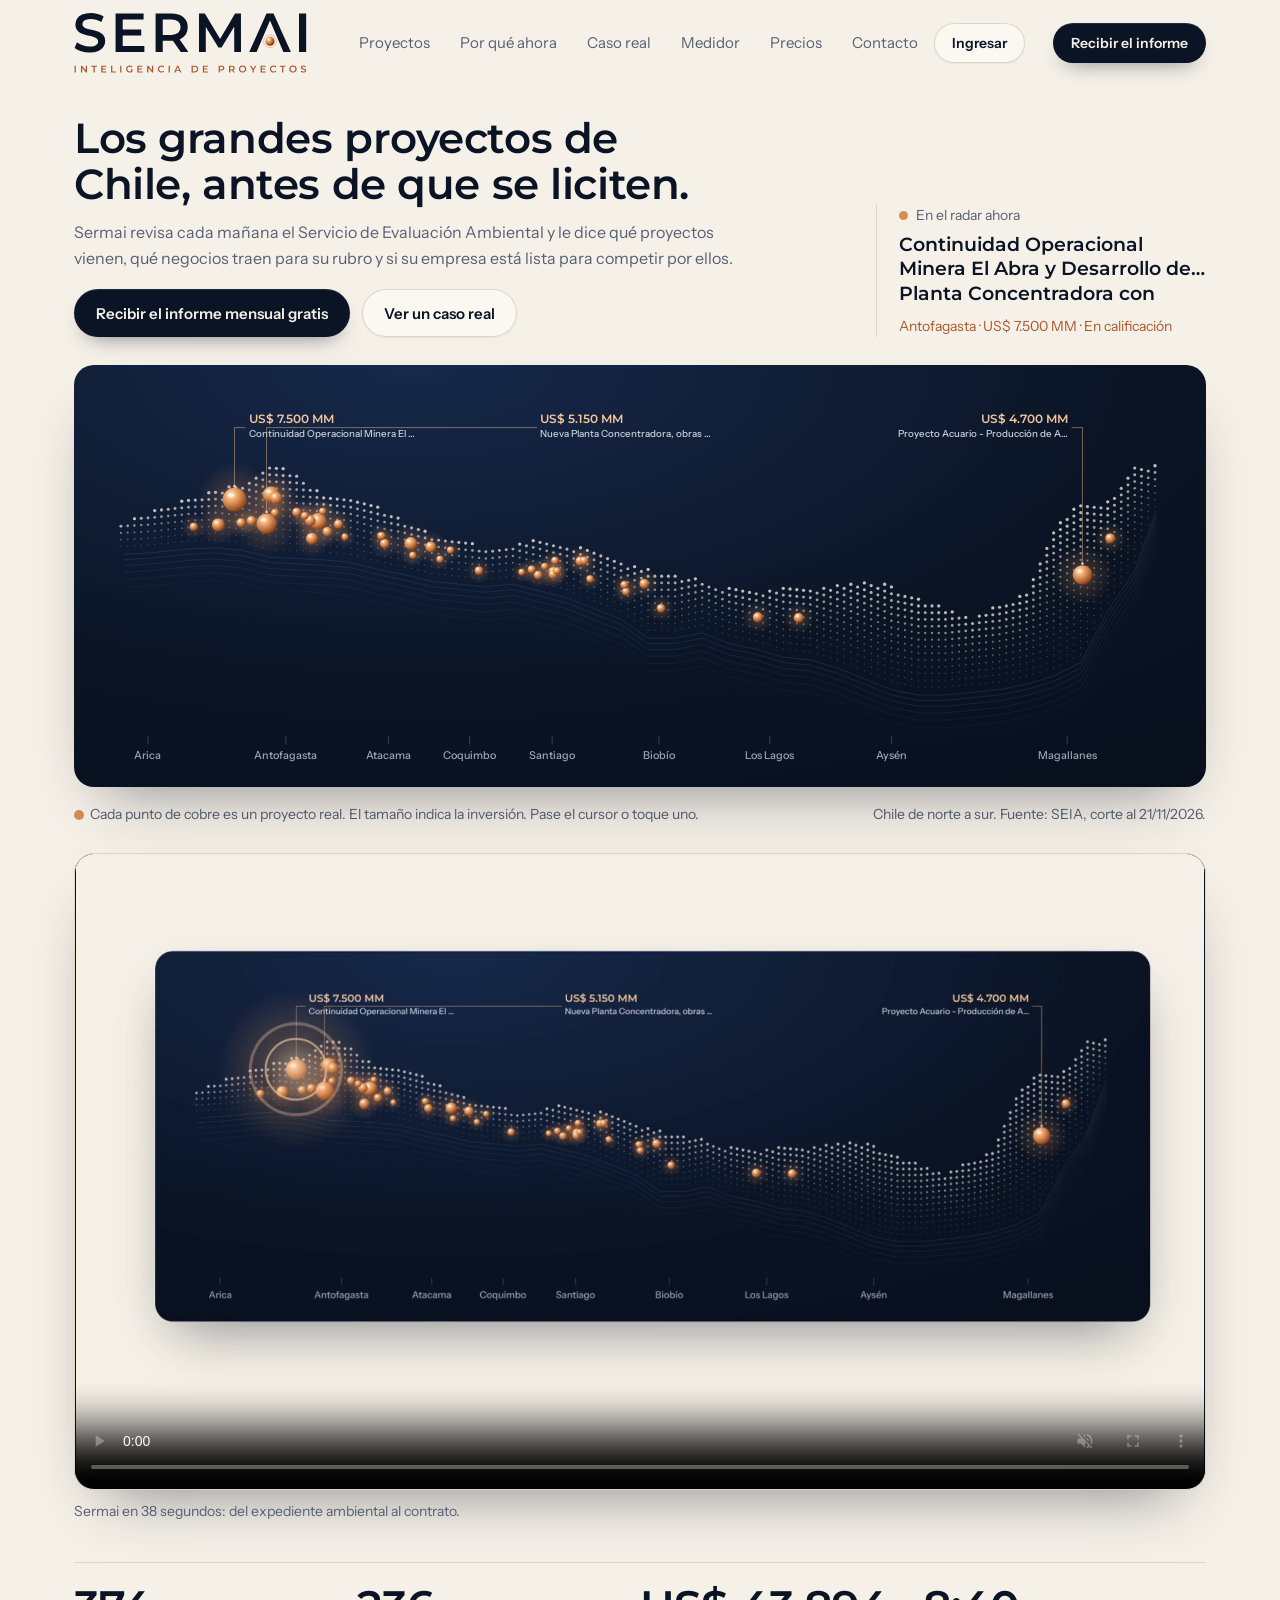
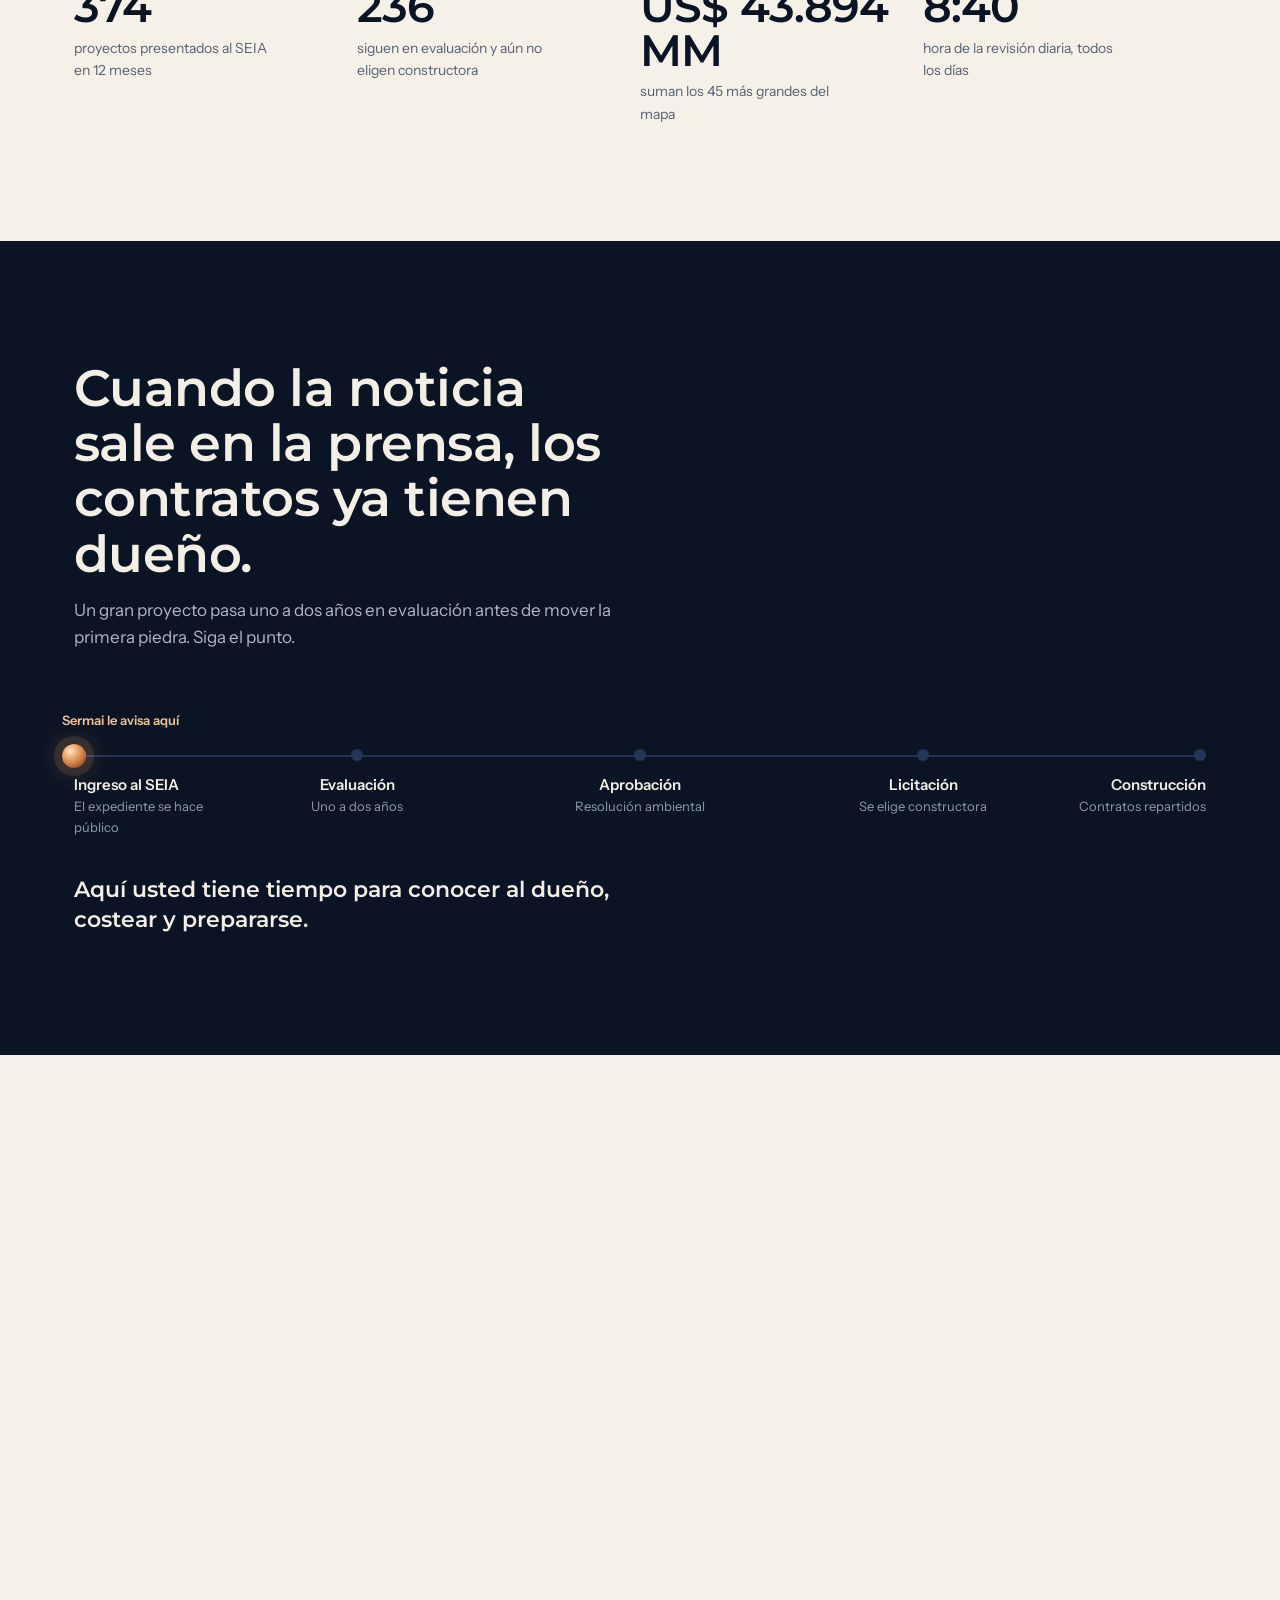
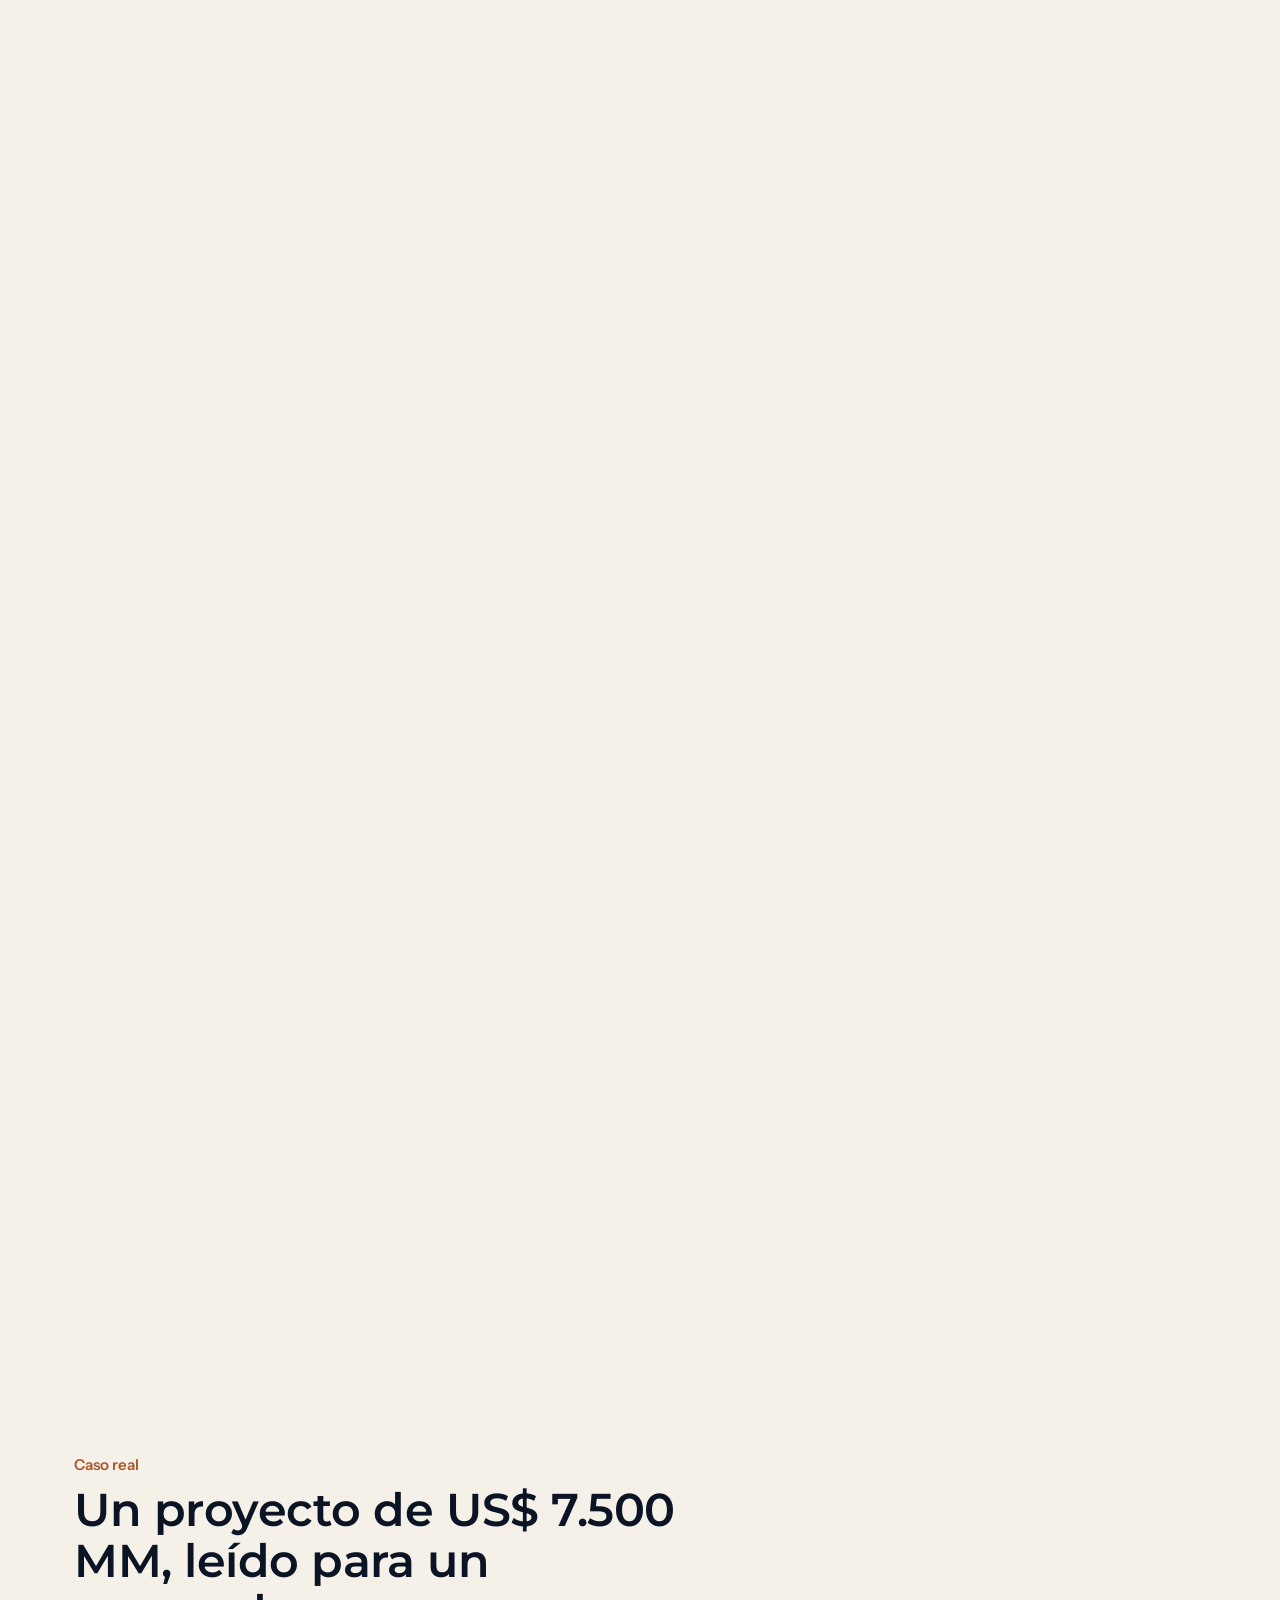
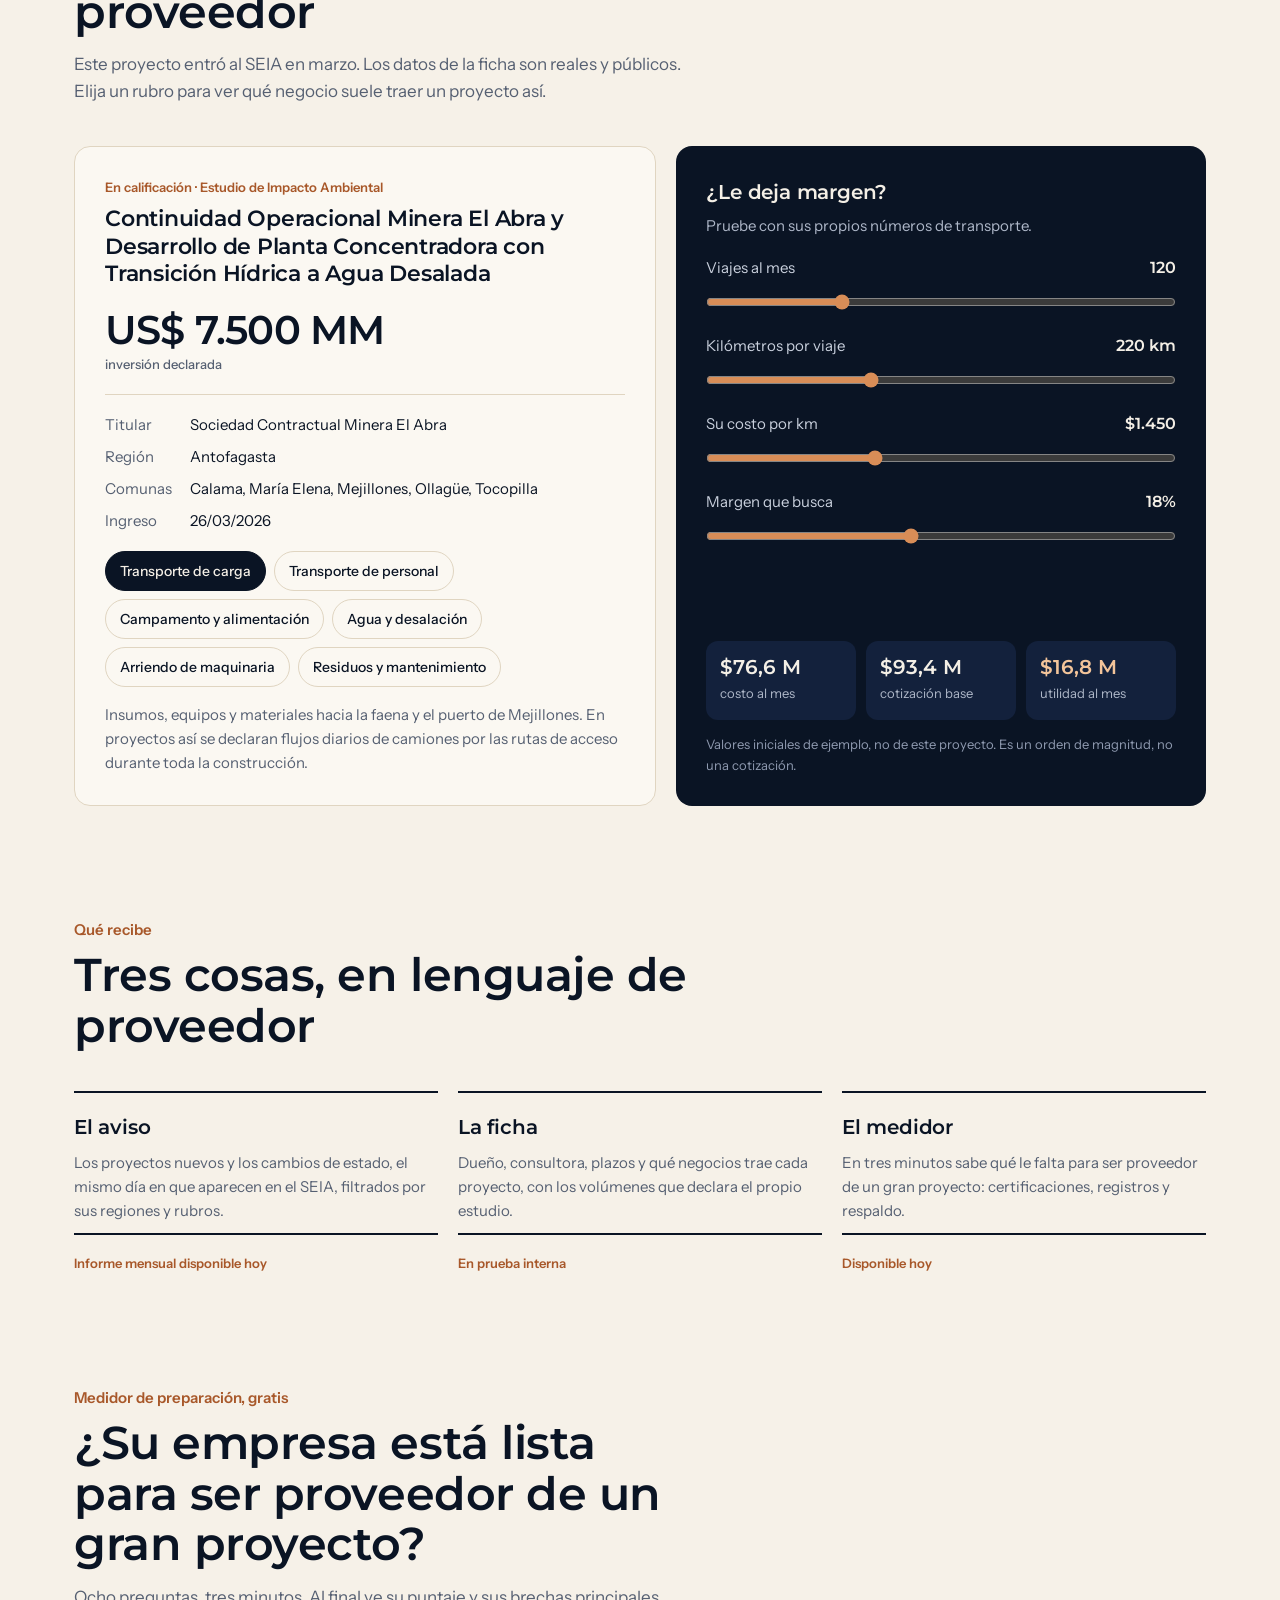
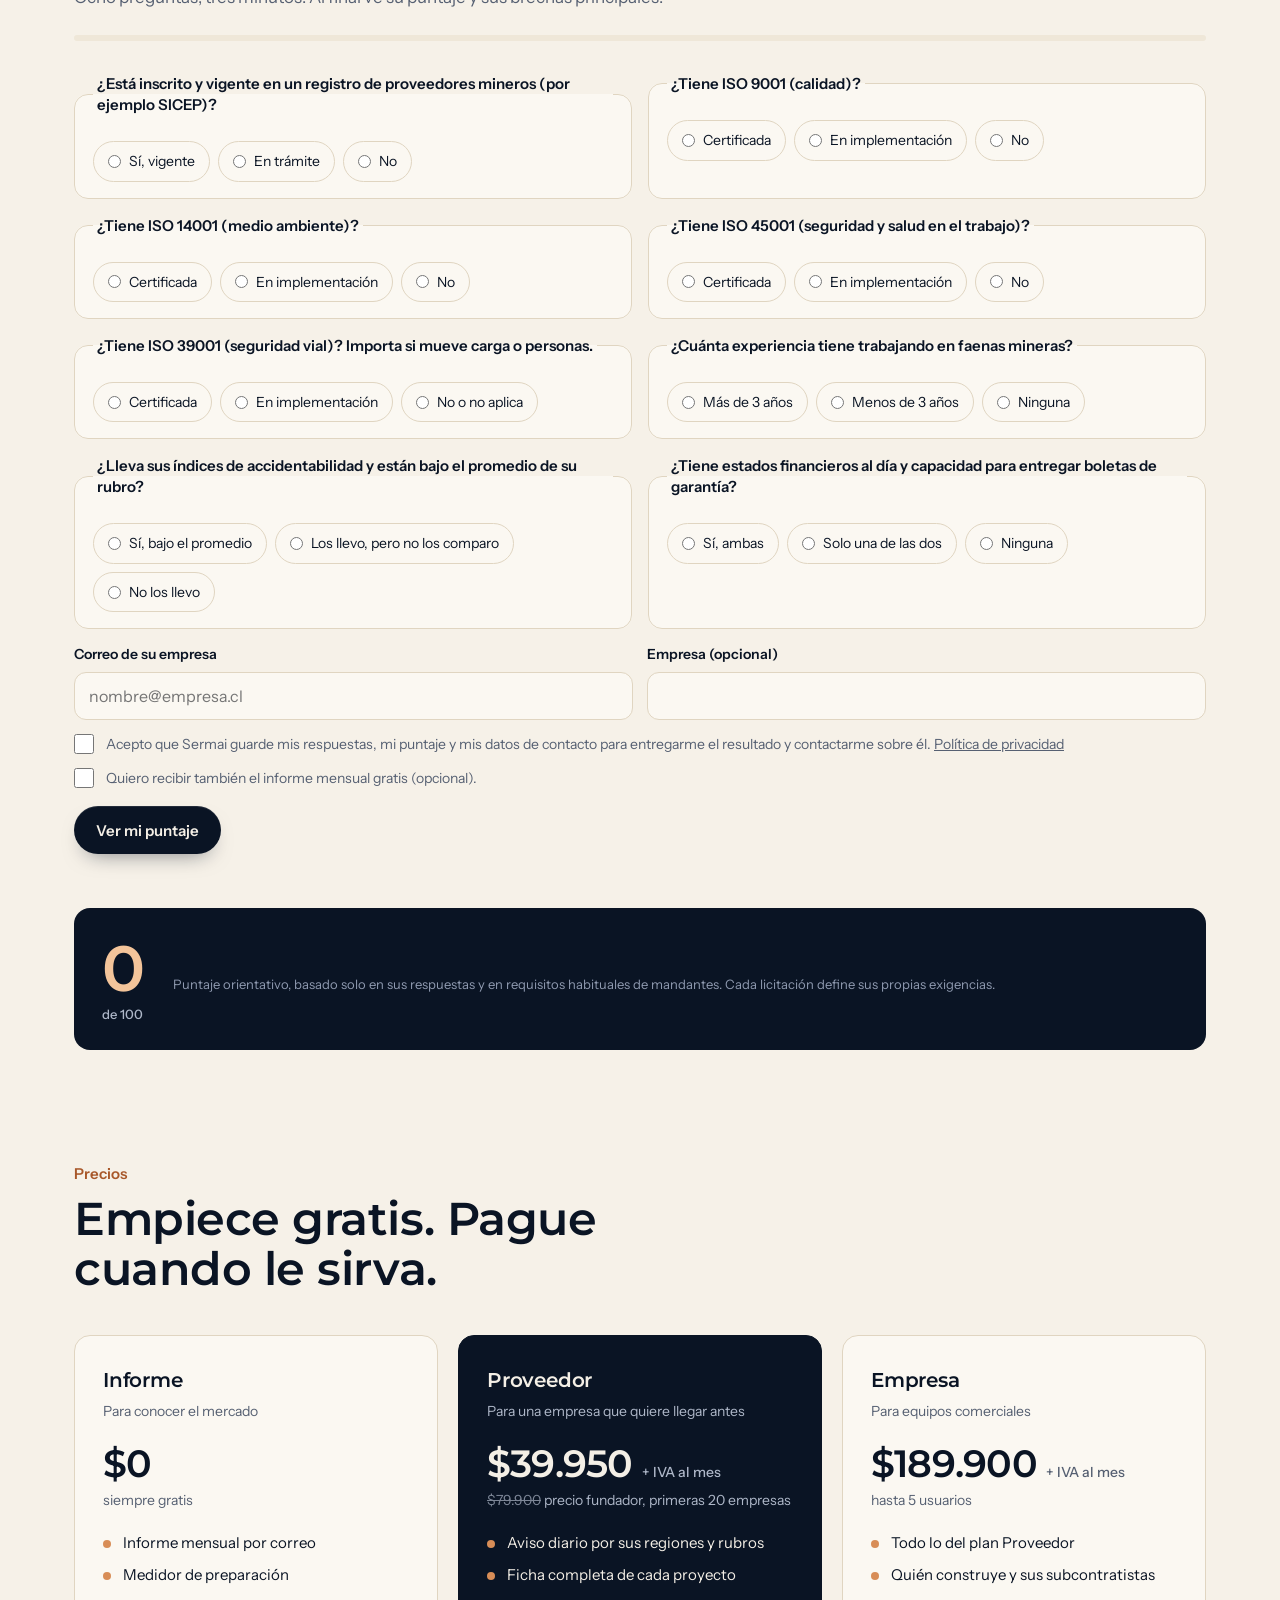
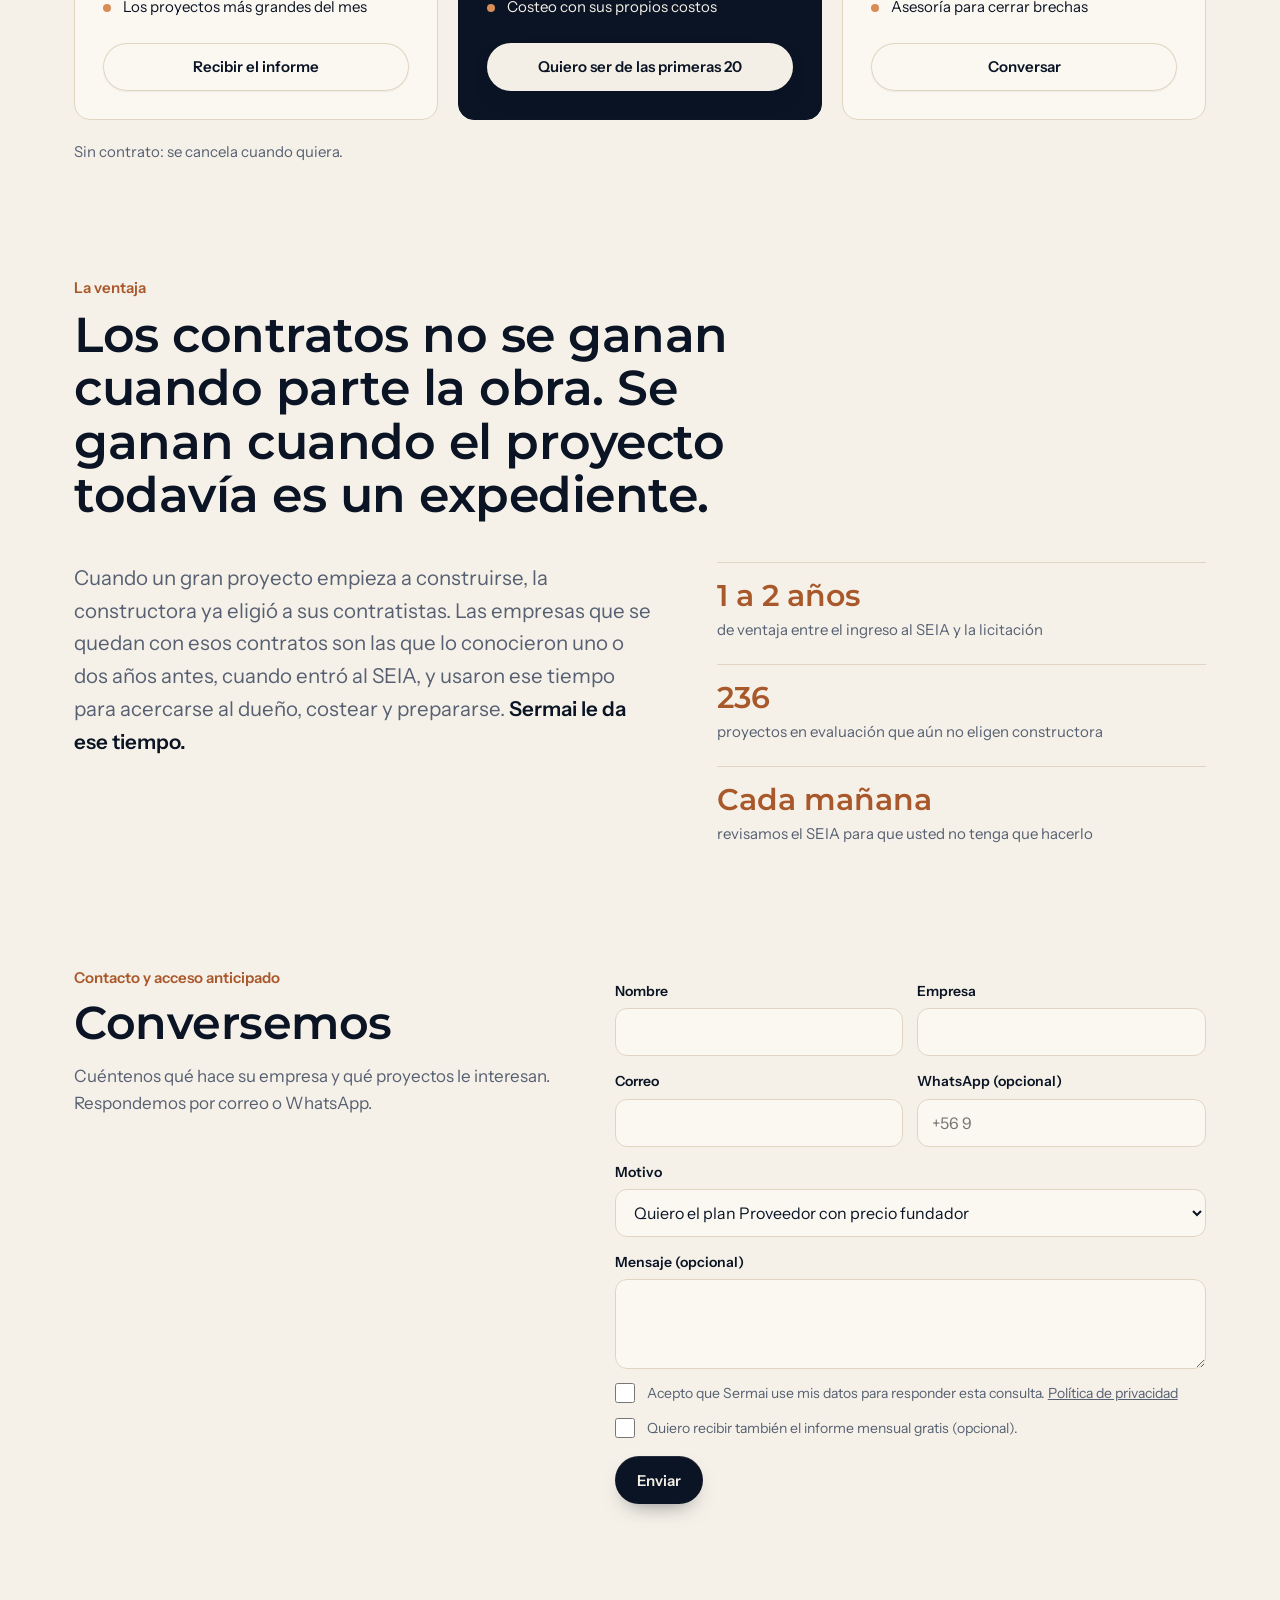
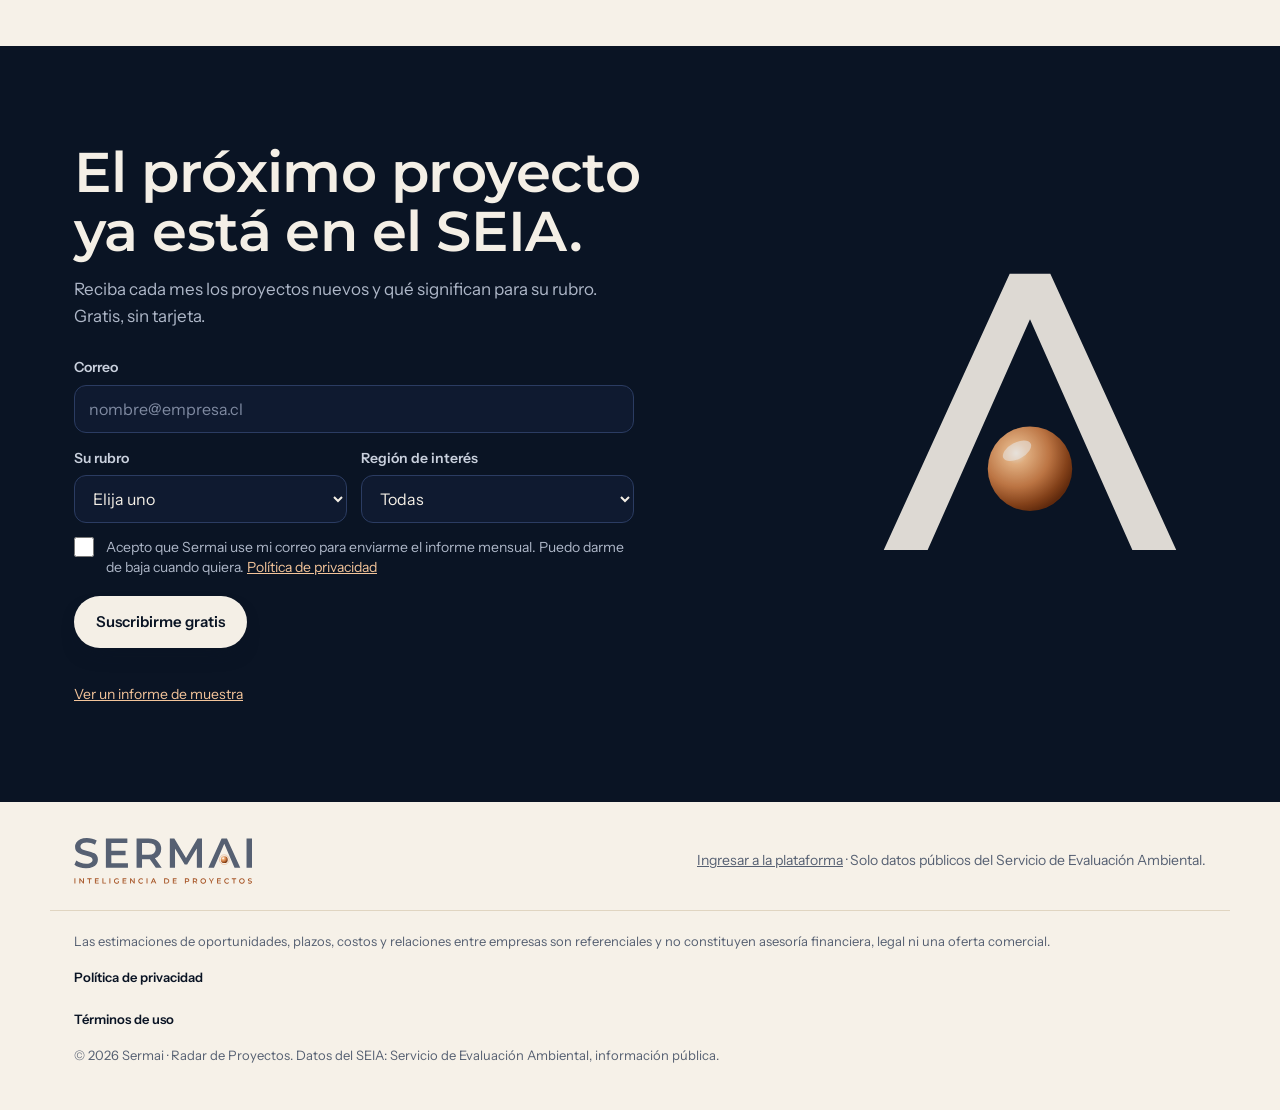
==== commit f173bffb: "Video de presentación de 38 s bajo el mapa (sin sonido, en bucle, carga al verlo) Co-Authored-By: Cl" ====
--- a/index.html
+++ b/index.html
@@ -69,6 +69,7 @@
 .tip b{display:block;font:600 15px/1.3 Inst}.tip .t{font-size:13px;color:var(--mut);margin-top:3px}
 .tip .r{display:flex;justify-content:space-between;margin-top:10px;font-size:13px}.tip .r span:last-child{font-family:Mont;color:var(--cu);font-size:15px}
 .mapcap{display:flex;justify-content:space-between;gap:20px;font-size:14px;color:var(--mut);margin-top:16px}
+.video{margin:28px 0 0}.video video{display:block;width:100%;aspect-ratio:16/9;border-radius:20px;border:1px solid var(--ln);background:#0a1424;box-shadow:0 30px 60px -30px rgba(10,20,36,.5)}.video figcaption{font-size:14px;color:var(--mut);margin-top:10px}
 .mapcap i{display:inline-block;width:10px;height:10px;border-radius:50%;background:var(--cu2);margin-right:6px;vertical-align:-1px}
 .nums{display:grid;grid-template-columns:repeat(4,1fr);border-top:1px solid var(--ln);margin-top:40px}
 .nums div{padding:22px 20px 0 0}
@@ -229,6 +230,7 @@
  <aside class="live" aria-live="polite"><div class="k"><span class="dotp"></span>En el radar ahora</div><div class="v" id="lv">Leyendo el SEIA…</div><div class="m" id="lm"></div></aside></div>
  <div class="mapa" id="mapa"><svg id="chile" role="img" aria-label="Mapa de Chile hecho de puntos; los puntos de cobre son los 45 proyectos de mayor inversión presentados al SEIA en los últimos 12 meses"></svg><div class="tip" id="tip" role="status"></div></div>
  <div class="mapcap"><span><i></i>Cada punto de cobre es un proyecto real. El tamaño indica la inversión. Pase el cursor o toque uno.</span><span>Chile de norte a sur. Fuente: SEIA, corte al 21/11/2026.</span></div>
+ <figure class="video"><video id="vid" muted loop playsinline preload="none" poster="video/sermai-presentacion-portada.jpg" aria-label="Video de presentación de Sermai, 38 segundos, sin sonido"><source src="video/sermai-presentacion-web.mp4" type="video/mp4"></video><figcaption>Sermai en 38 segundos: del expediente ambiental al contrato.</figcaption></figure>
  <div class="nums"><div><b data-n="374">0</b><span>proyectos presentados al SEIA en 12 meses</span></div><div><b data-n="236">0</b><span>siguen en evaluación y aún no eligen constructora</span></div><div><b data-n="43894" data-p="US$ " data-s=" MM">0</b><span>suman los 45 más grandes del mapa</span></div><div><b>8:40</b><span>hora de la revisión diaria, todos los días</span></div></div>
 </div></header>
 
@@ -432,6 +434,9 @@
  requestAnimationFrame(()=>{bg.classList.add('on');sc&&sc.classList.add('go');pr.classList.add('on');gl.classList.add('on');co&&co.classList.add('on')});
 }
 start(false);
+// video: carga y reproduce solo cuando se ve
+(()=>{const v=$('vid');if(!v)return;if(RM){v.controls=true;return}
+ new IntersectionObserver(es=>es.forEach(e=>{if(e.isIntersecting){if(v.preload!=='auto'){v.preload='auto'}v.play().catch(()=>{v.controls=true})}else v.pause()}),{threshold:.35}).observe(v)})();
 // "en el radar ahora": recorre los proyectos con un ping
 const TOPI=[...T.keys()].sort((a,b)=>T[b].i-T[a].i);let k=0;
 function tick(){const i=TOPI[k++%TOPI.length],p=T[i];$('lv').textContent=p.n;$('lm').textContent=`${p.r} · US$ ${p.i.toLocaleString('es-CL')} MM · ${p.e}`;
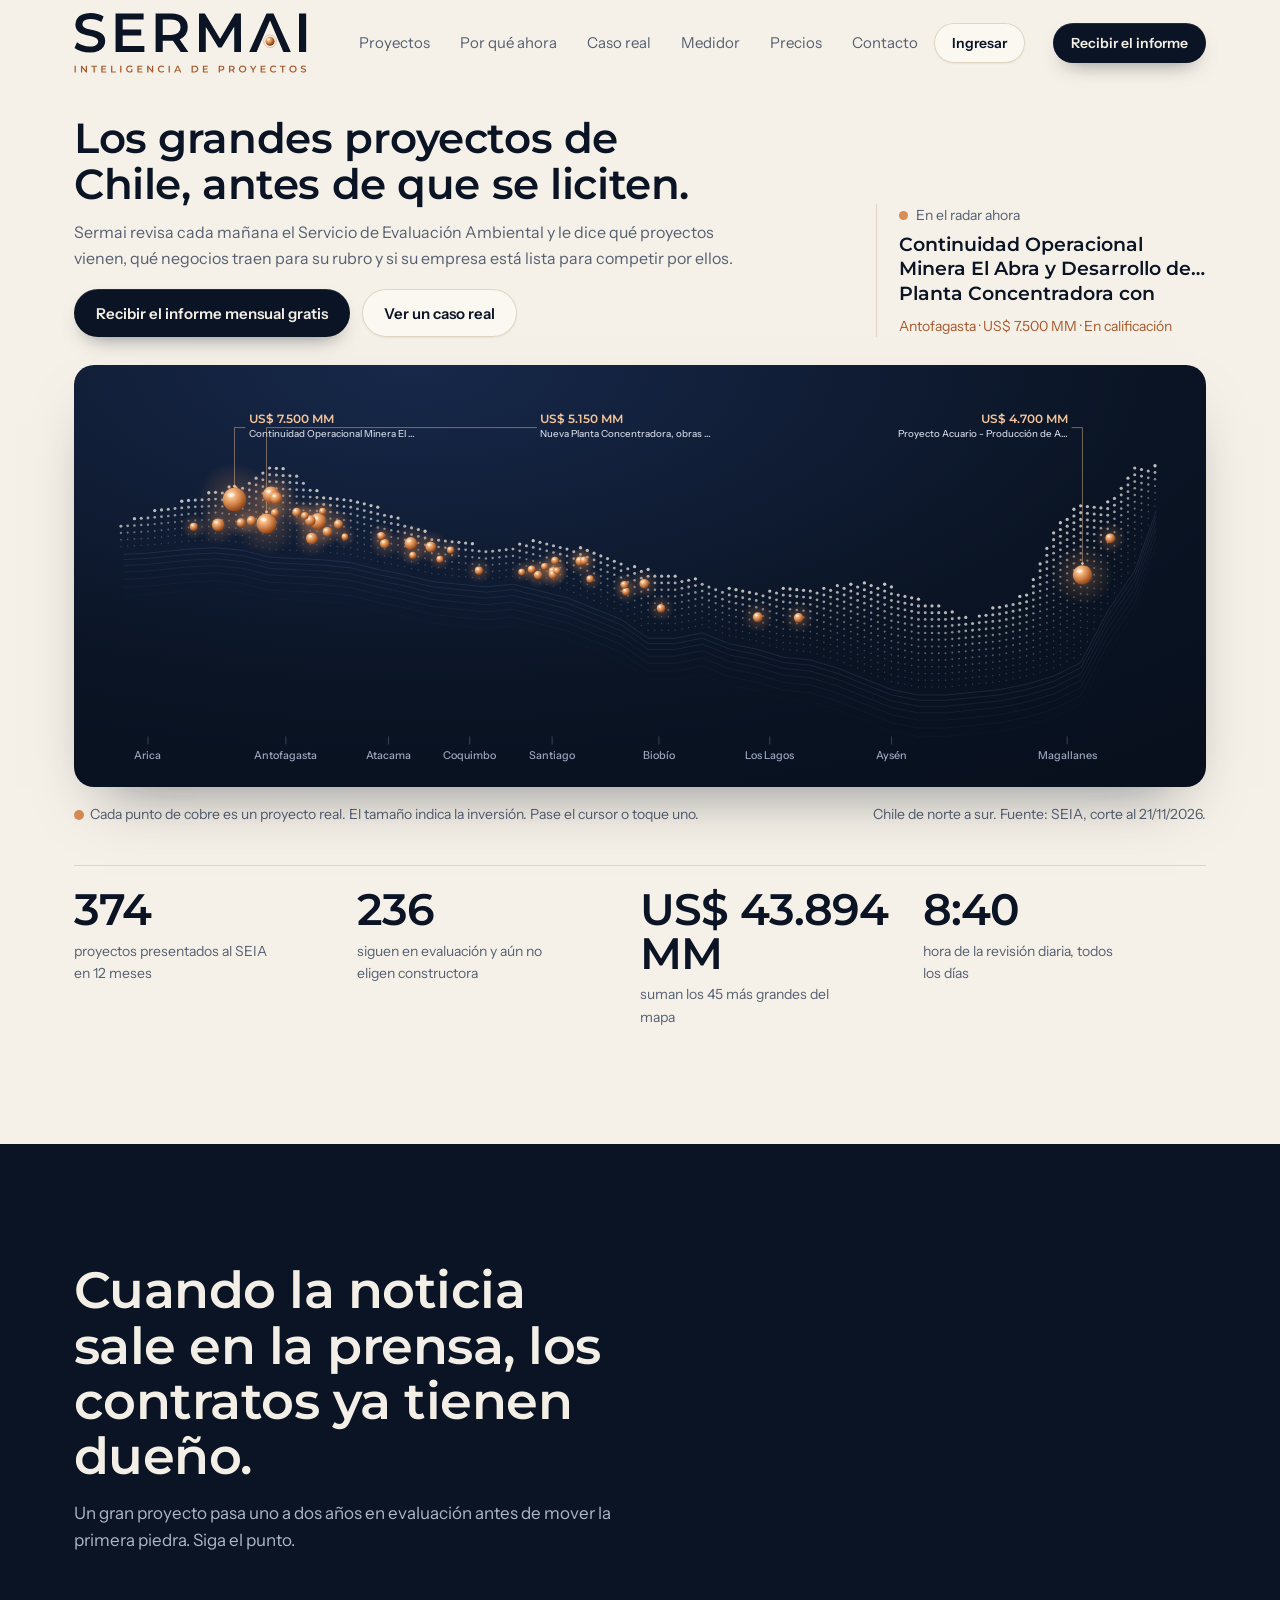
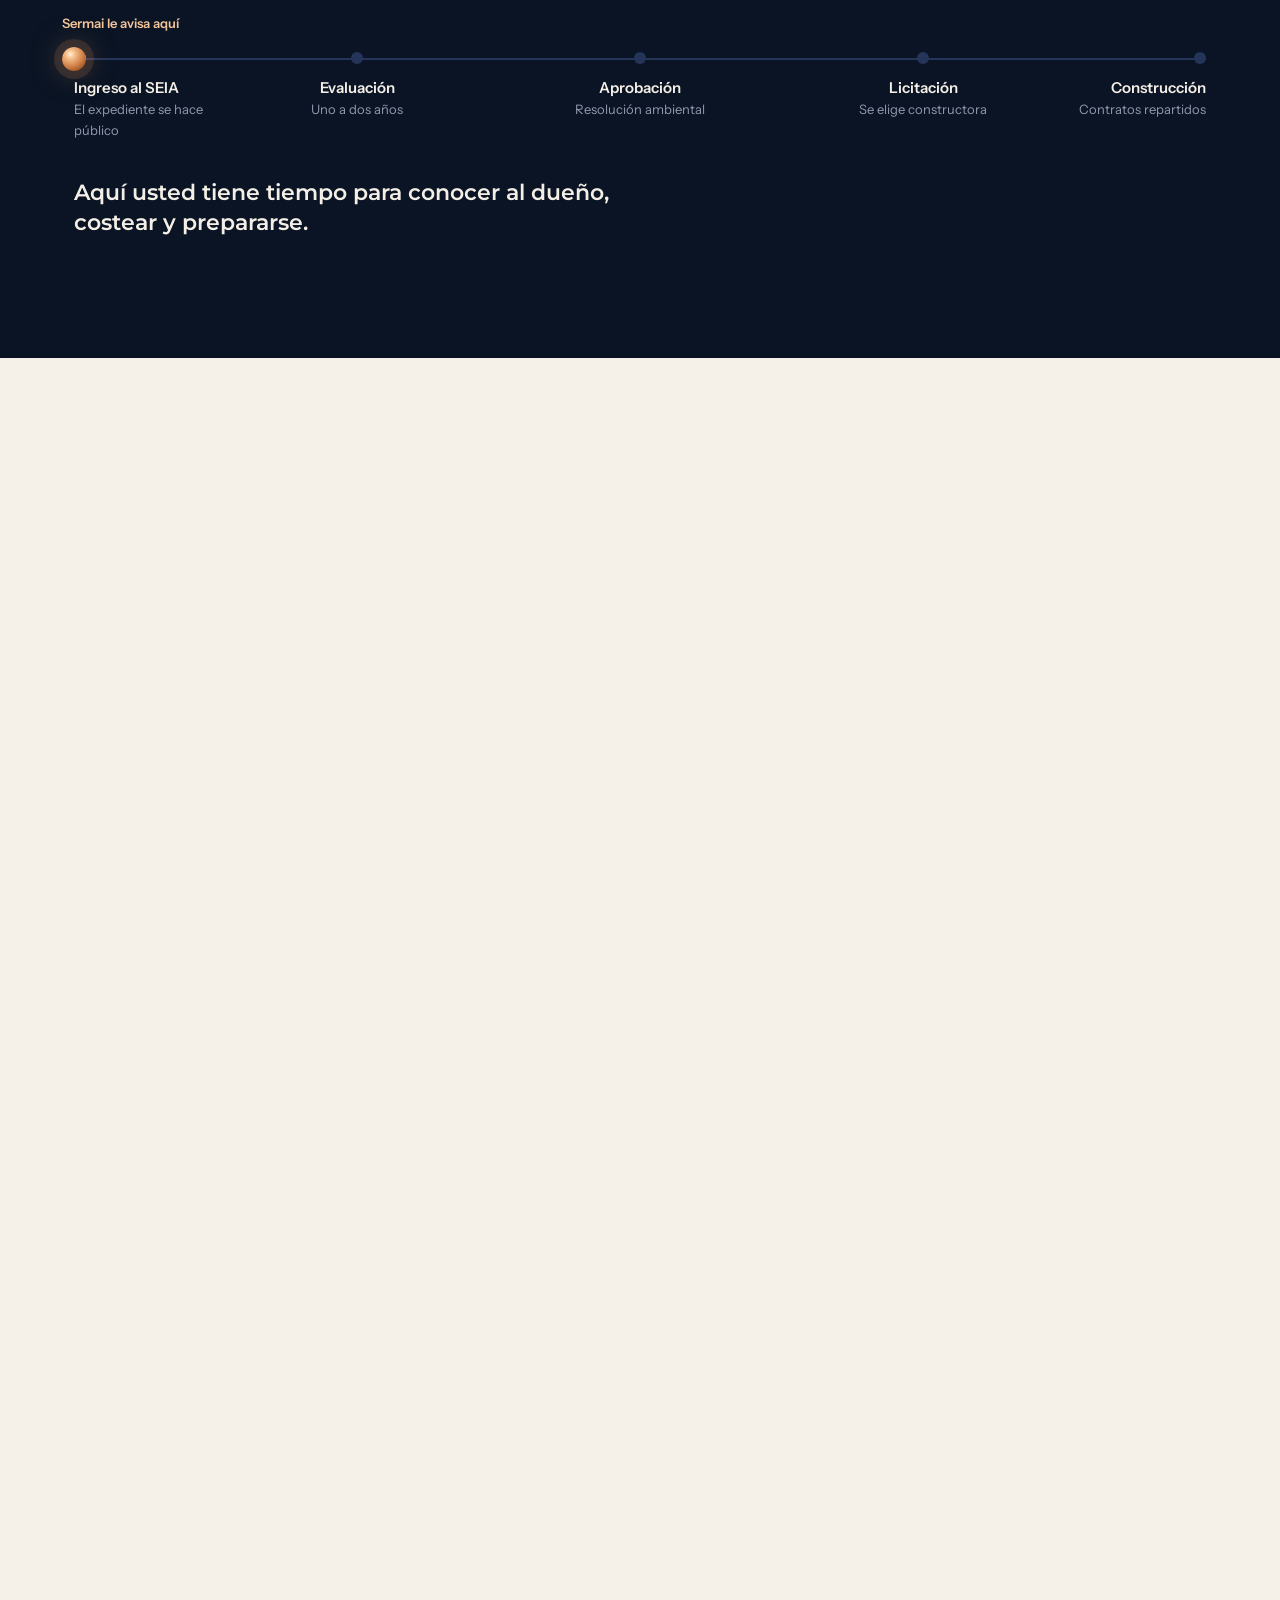
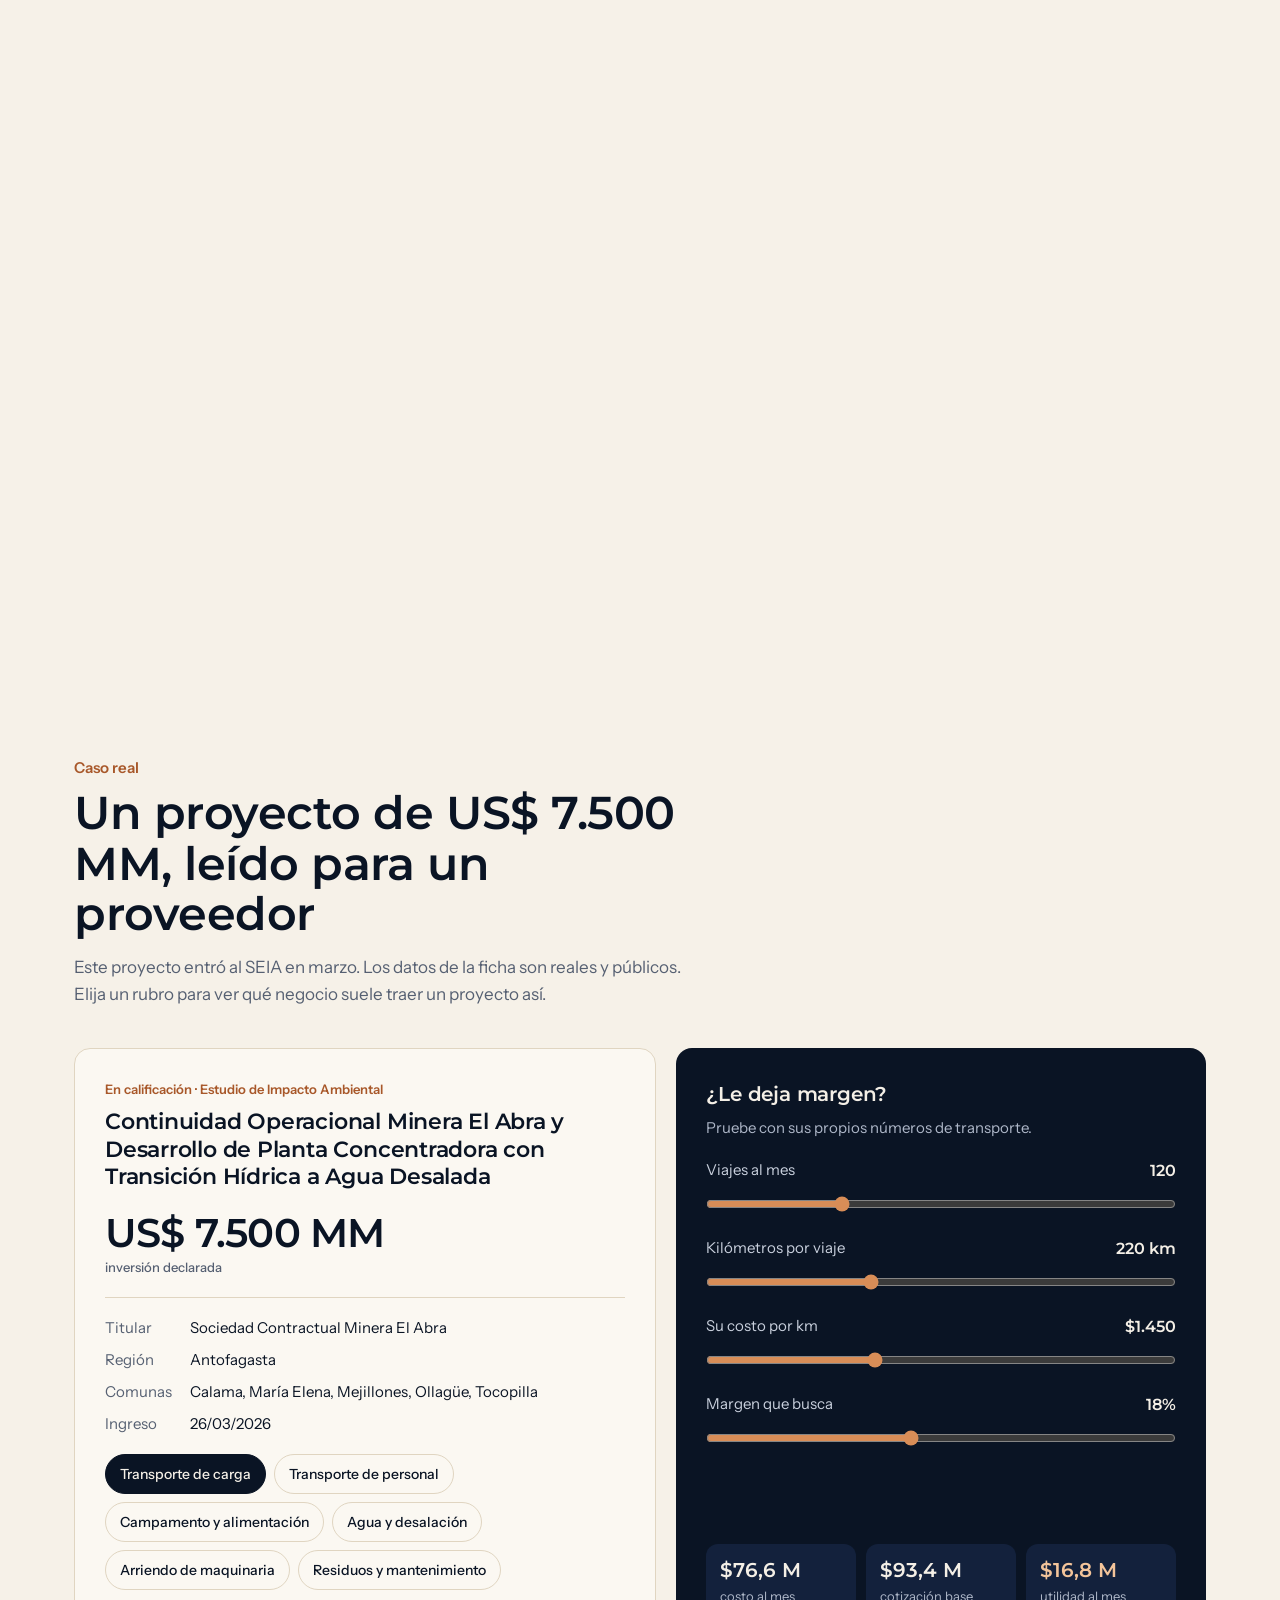
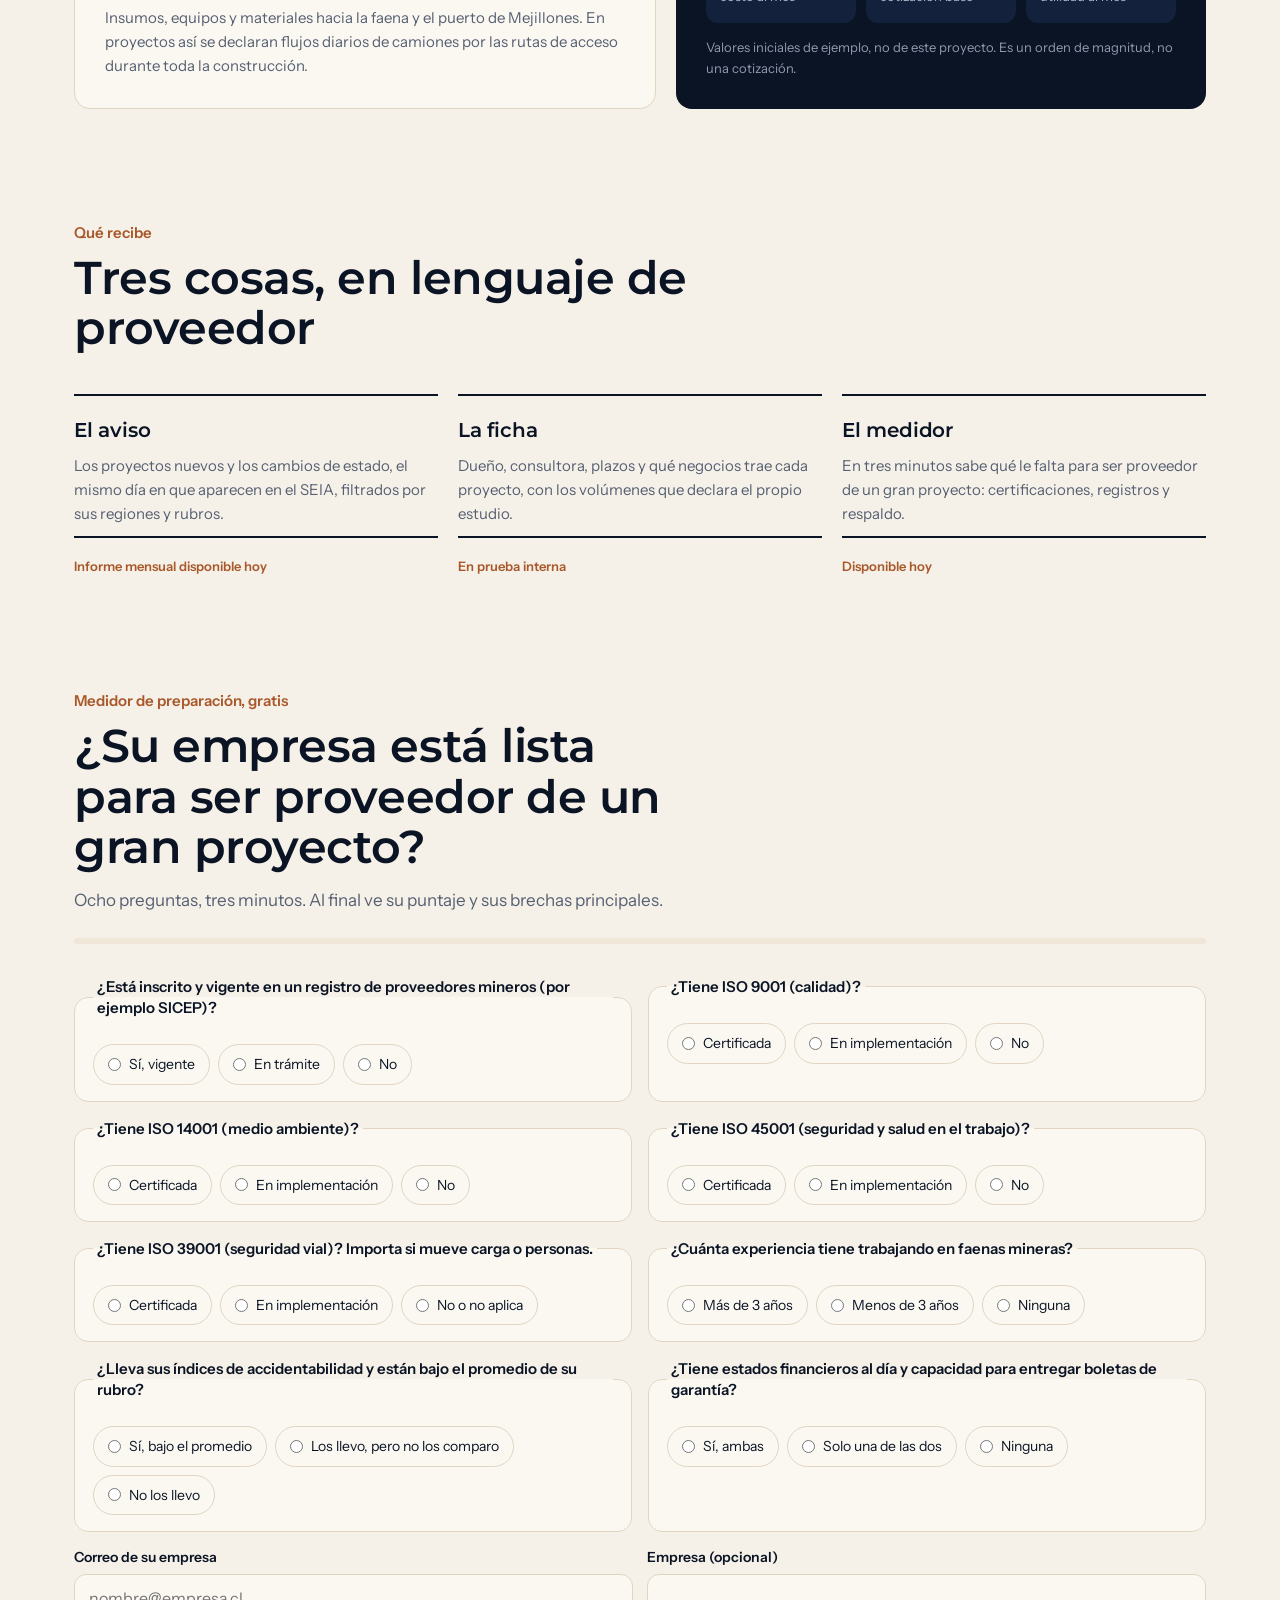
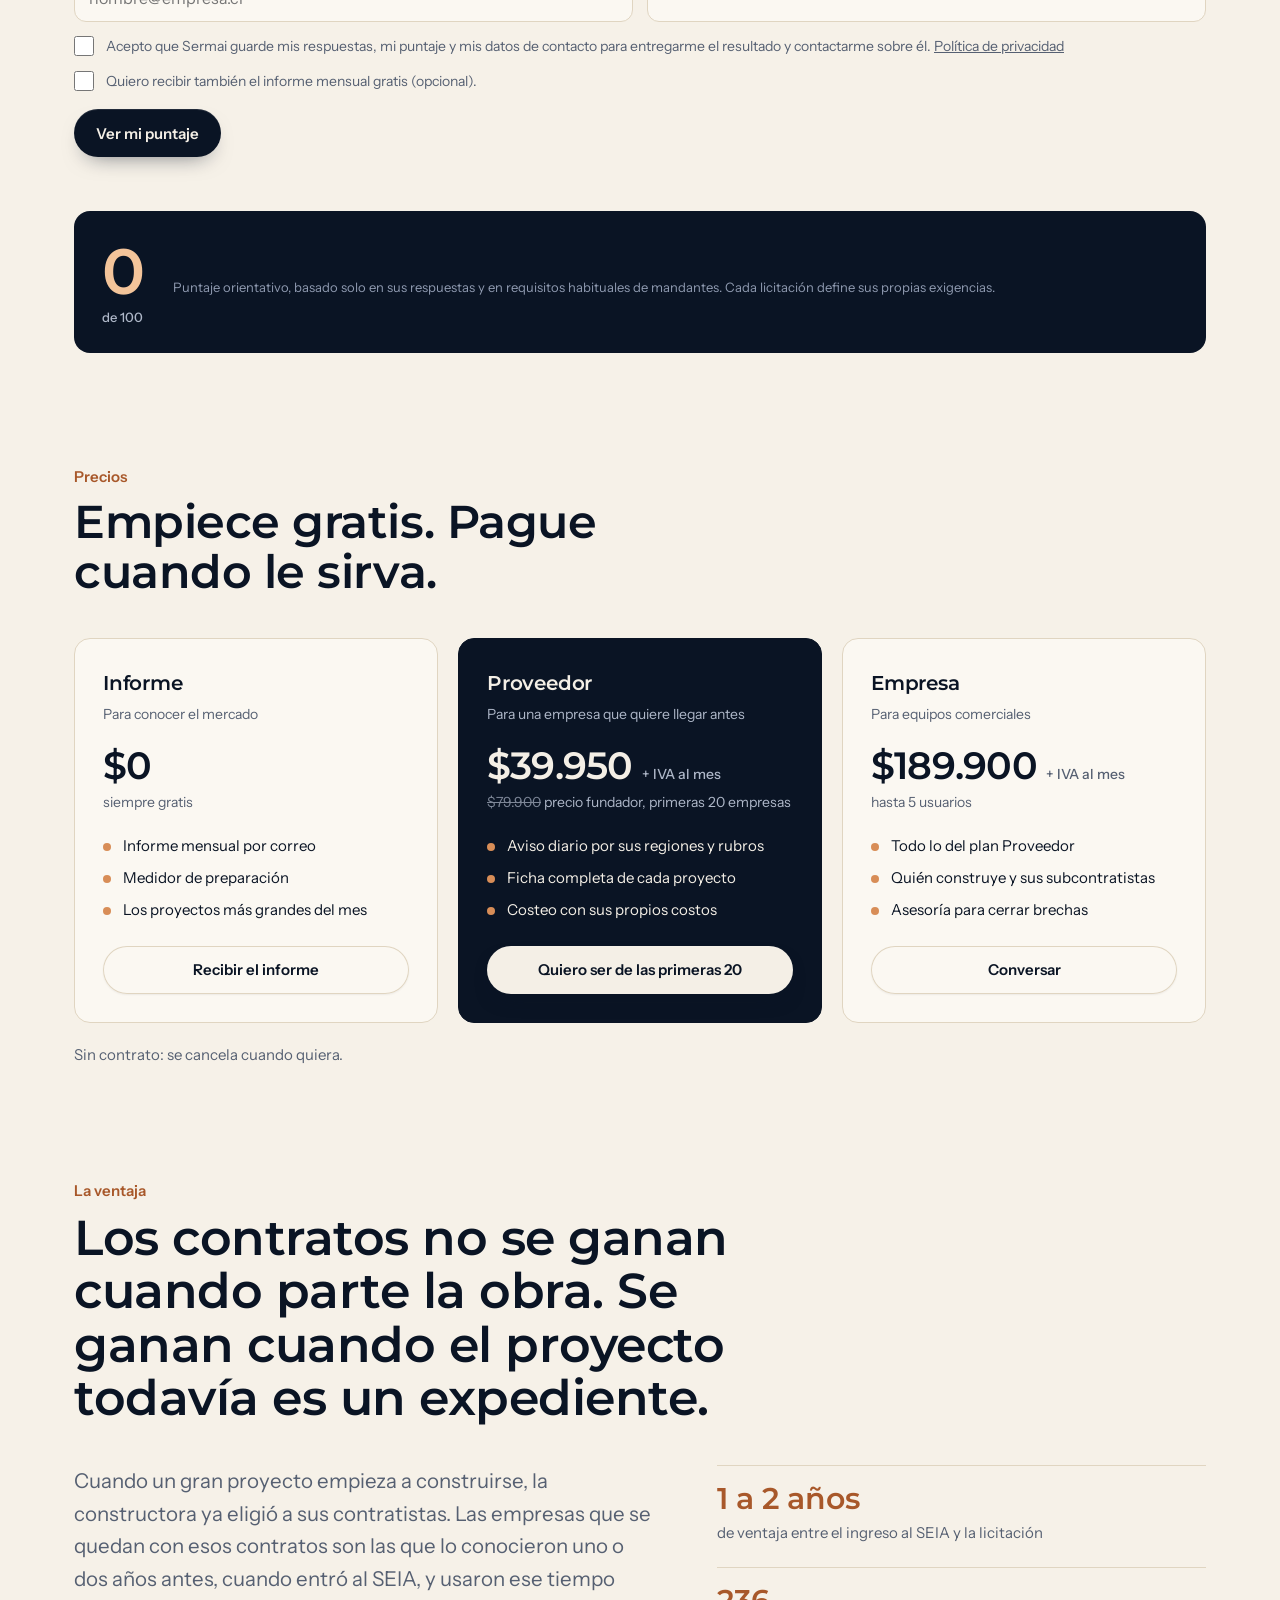
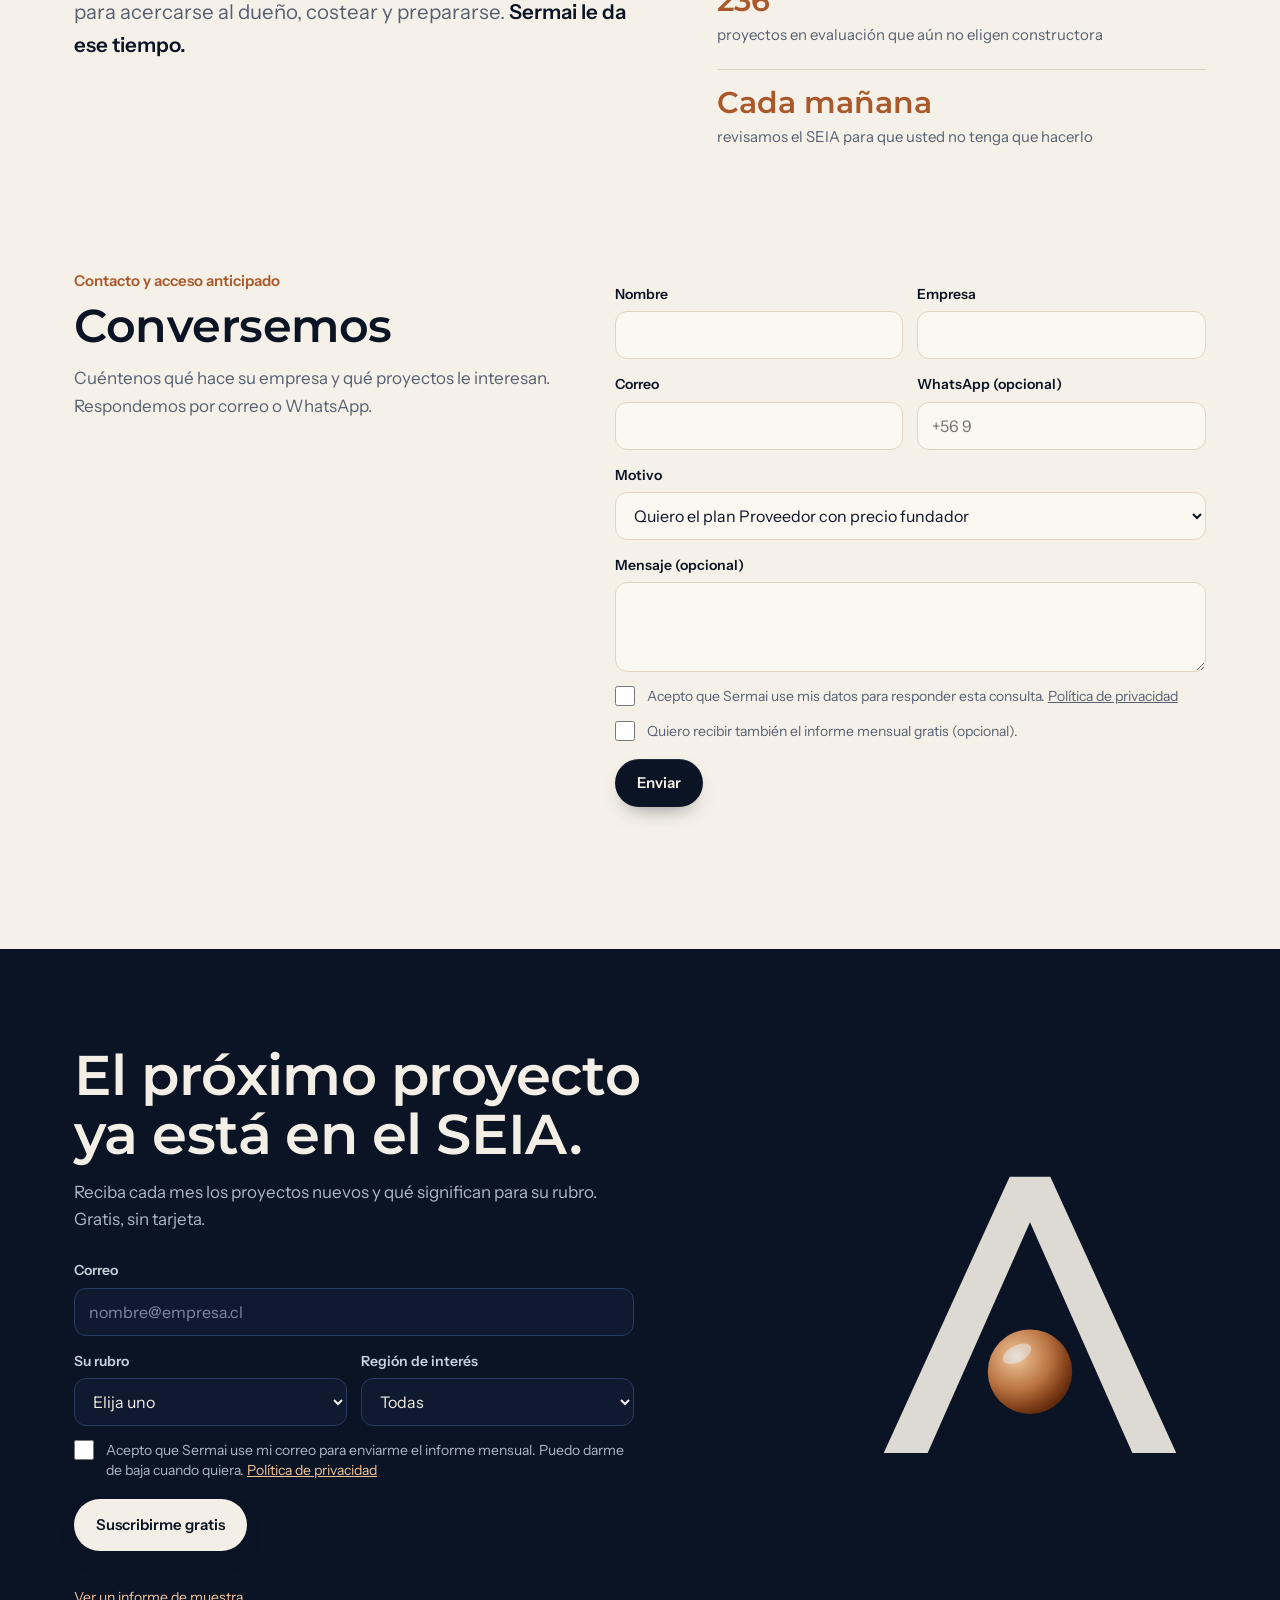
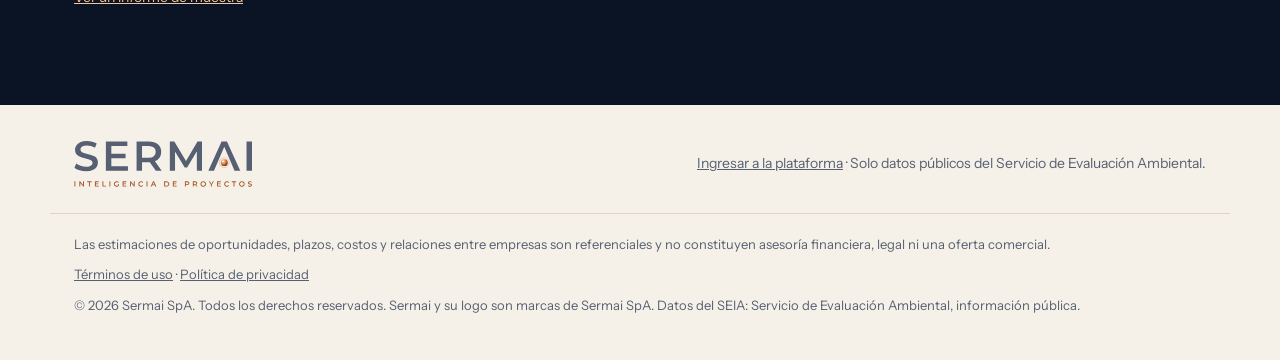
==== commit f88b8592: "Términos de uso y Política de privacidad a nombre de Sermai SpA Páginas nuevas /terminos/ y /privaci" ====
--- a/index.html
+++ b/index.html
@@ -69,7 +69,6 @@
 .tip b{display:block;font:600 15px/1.3 Inst}.tip .t{font-size:13px;color:var(--mut);margin-top:3px}
 .tip .r{display:flex;justify-content:space-between;margin-top:10px;font-size:13px}.tip .r span:last-child{font-family:Mont;color:var(--cu);font-size:15px}
 .mapcap{display:flex;justify-content:space-between;gap:20px;font-size:14px;color:var(--mut);margin-top:16px}
-.video{margin:28px 0 0}.video video{display:block;width:100%;aspect-ratio:16/9;border-radius:20px;border:1px solid var(--ln);background:#0a1424;box-shadow:0 30px 60px -30px rgba(10,20,36,.5)}.video figcaption{font-size:14px;color:var(--mut);margin-top:10px}
 .mapcap i{display:inline-block;width:10px;height:10px;border-radius:50%;background:var(--cu2);margin-right:6px;vertical-align:-1px}
 .nums{display:grid;grid-template-columns:repeat(4,1fr);border-top:1px solid var(--ln);margin-top:40px}
 .nums div{padding:22px 20px 0 0}
@@ -230,7 +229,6 @@
  <aside class="live" aria-live="polite"><div class="k"><span class="dotp"></span>En el radar ahora</div><div class="v" id="lv">Leyendo el SEIA…</div><div class="m" id="lm"></div></aside></div>
  <div class="mapa" id="mapa"><svg id="chile" role="img" aria-label="Mapa de Chile hecho de puntos; los puntos de cobre son los 45 proyectos de mayor inversión presentados al SEIA en los últimos 12 meses"></svg><div class="tip" id="tip" role="status"></div></div>
  <div class="mapcap"><span><i></i>Cada punto de cobre es un proyecto real. El tamaño indica la inversión. Pase el cursor o toque uno.</span><span>Chile de norte a sur. Fuente: SEIA, corte al 21/11/2026.</span></div>
- <figure class="video"><video id="vid" muted loop playsinline preload="none" poster="video/sermai-presentacion-portada.jpg" aria-label="Video de presentación de Sermai, 38 segundos, sin sonido"><source src="video/sermai-presentacion-web.mp4" type="video/mp4"></video><figcaption>Sermai en 38 segundos: del expediente ambiental al contrato.</figcaption></figure>
  <div class="nums"><div><b data-n="374">0</b><span>proyectos presentados al SEIA en 12 meses</span></div><div><b data-n="236">0</b><span>siguen en evaluación y aún no eligen constructora</span></div><div><b data-n="43894" data-p="US$ " data-s=" MM">0</b><span>suman los 45 más grandes del mapa</span></div><div><b>8:40</b><span>hora de la revisión diaria, todos los días</span></div></div>
 </div></header>
 
@@ -287,7 +285,7 @@
   <div class="avn" aria-hidden="true"><i id="avance"></i></div>
   <div class="med" id="preguntas"></div>
   <div class="row2"><label for="m-email">Correo de su empresa<input id="m-email" name="email" type="email" required autocomplete="email" placeholder="nombre@empresa.cl"></label><label for="m-empresa">Empresa (opcional)<input id="m-empresa" name="empresa" autocomplete="organization"></label></div>
-  <label class="chk" for="m-ok"><input id="m-ok" type="checkbox" required>Acepto que Sermai guarde mis respuestas, mi puntaje y mis datos de contacto para entregarme el resultado y contactarme sobre él. <a href="#privacidad">Política de privacidad</a></label>
+  <label class="chk" for="m-ok"><input id="m-ok" type="checkbox" required>Acepto que Sermai guarde mis respuestas, mi puntaje y mis datos de contacto para entregarme el resultado y contactarme sobre él. <a href="/privacidad/" target="_blank" rel="noopener">Política de privacidad</a></label>
   <label class="chk" for="m-inf"><input id="m-inf" name="quiere_informe" type="checkbox">Quiero recibir también el informe mensual gratis (opcional).</label>
   <button class="btn p" type="submit">Ver mi puntaje</button>
   <div id="m-msg" class="msg" role="status"></div>
@@ -325,7 +323,7 @@
   <div class="row2"><label for="k-email">Correo<input id="k-email" name="email" type="email" required autocomplete="email"></label><label for="k-fono">WhatsApp (opcional)<input id="k-fono" name="telefono" type="tel" autocomplete="tel" placeholder="+56 9"></label></div>
   <label for="k-motivo">Motivo<select id="k-motivo" name="motivo"><option>Quiero el plan Proveedor con precio fundador</option><option>Quiero el plan Empresa</option><option>Quiero acceso anticipado a la plataforma</option><option>Asesoría para certificarse</option><option>Otra consulta</option></select></label>
   <label for="k-msg">Mensaje (opcional)<textarea id="k-msg" name="mensaje" rows="3"></textarea></label>
-  <label class="chk" for="k-ok"><input id="k-ok" type="checkbox" required>Acepto que Sermai use mis datos para responder esta consulta. <a href="#privacidad">Política de privacidad</a></label>
+  <label class="chk" for="k-ok"><input id="k-ok" type="checkbox" required>Acepto que Sermai use mis datos para responder esta consulta. <a href="/privacidad/" target="_blank" rel="noopener">Política de privacidad</a></label>
   <label class="chk" for="k-inf"><input id="k-inf" name="quiere_informe" type="checkbox">Quiero recibir también el informe mensual gratis (opcional).</label>
   <button class="btn p" type="submit">Enviar</button>
   <div id="k-out" class="msg" role="status"></div>
@@ -335,34 +333,12 @@
 <section class="fin" id="final"><div class="wrap">
  <h2>El próximo proyecto ya está en el SEIA.</h2>
  <p>Reciba cada mes los proyectos nuevos y qué significan para su rubro. Gratis, sin tarjeta.</p>
- <form id="f-informe" class="fx" novalidate style="max-width:560px;margin-top:26px"><label for="i-email">Correo<input id="i-email" name="email" type="email" required autocomplete="email" placeholder="nombre@empresa.cl"></label><div class="row2"><label for="i-rubro">Su rubro<select id="i-rubro" name="rubro"><option value="">Elija uno</option><option>Transporte de carga</option><option>Transporte de personal</option><option>Maquinaria y movimiento de tierra</option><option>Campamento y alimentación</option><option>Mantenimiento y montaje</option><option>Construcción y obras civiles</option><option>Energía y electricidad</option><option>Agua y medio ambiente</option><option>Residuos</option><option>Seguridad</option><option>Ingeniería y consultoría</option><option>Otro</option></select></label><label for="i-region">Región de interés<select id="i-region" name="region"><option value="">Todas</option><option>Arica y Parinacota</option><option>Tarapacá</option><option>Antofagasta</option><option>Atacama</option><option>Coquimbo</option><option>Valparaíso</option><option>Metropolitana</option><option>O'Higgins</option><option>Maule</option><option>Ñuble</option><option>Biobío</option><option>Araucanía</option><option>Los Ríos</option><option>Los Lagos</option><option>Aysén</option><option>Magallanes</option></select></label></div><label class="chk" for="i-ok"><input id="i-ok" type="checkbox" required>Acepto que Sermai use mi correo para enviarme el informe mensual. Puedo darme de baja cuando quiera. <a href="#privacidad">Política de privacidad</a></label><button class="btn p" type="submit">Suscribirme gratis</button><div id="i-msg" class="msg" role="status"></div><p style="font-size:14px;margin-top:6px"><a href="informe-muestra.html" style="color:var(--cuL)">Ver un informe de muestra</a></p></form>
+ <form id="f-informe" class="fx" novalidate style="max-width:560px;margin-top:26px"><label for="i-email">Correo<input id="i-email" name="email" type="email" required autocomplete="email" placeholder="nombre@empresa.cl"></label><div class="row2"><label for="i-rubro">Su rubro<select id="i-rubro" name="rubro"><option value="">Elija uno</option><option>Transporte de carga</option><option>Transporte de personal</option><option>Maquinaria y movimiento de tierra</option><option>Campamento y alimentación</option><option>Mantenimiento y montaje</option><option>Construcción y obras civiles</option><option>Energía y electricidad</option><option>Agua y medio ambiente</option><option>Residuos</option><option>Seguridad</option><option>Ingeniería y consultoría</option><option>Otro</option></select></label><label for="i-region">Región de interés<select id="i-region" name="region"><option value="">Todas</option><option>Arica y Parinacota</option><option>Tarapacá</option><option>Antofagasta</option><option>Atacama</option><option>Coquimbo</option><option>Valparaíso</option><option>Metropolitana</option><option>O'Higgins</option><option>Maule</option><option>Ñuble</option><option>Biobío</option><option>Araucanía</option><option>Los Ríos</option><option>Los Lagos</option><option>Aysén</option><option>Magallanes</option></select></label></div><label class="chk" for="i-ok"><input id="i-ok" type="checkbox" required>Acepto que Sermai use mi correo para enviarme el informe mensual. Puedo darme de baja cuando quiera. <a href="/privacidad/" target="_blank" rel="noopener">Política de privacidad</a></label><button class="btn p" type="submit">Suscribirme gratis</button><div id="i-msg" class="msg" role="status"></div><p style="font-size:14px;margin-top:6px"><a href="informe-muestra.html" style="color:var(--cuL)">Ver un informe de muestra</a></p></form>
  <div class="big" aria-hidden="true"><svg style="width:100%;height:auto" xmlns="http://www.w3.org/2000/svg" viewBox="0 0 64 64"><defs><radialGradient id="ips" gradientUnits="userSpaceOnUse" cx="30.3" cy="36.1" r="7.5"><stop offset="0" stop-color="#fff0dc"/><stop offset=".18" stop-color="#f6bd88"/><stop offset=".55" stop-color="#cf7f47"/><stop offset=".85" stop-color="#8f4518"/><stop offset="1" stop-color="#6a2d0b"/></radialGradient></defs><path d="M14,48 L29.5,14 L34.5,14 L50,48 L44.6,48 L32,19.6 L19.4,48 Z" fill="#F4EFE6"/><circle cx="32" cy="38" r="5.2" fill="url(#ips)"/><ellipse cx="30.4" cy="35.8" rx="1.9" ry="1.0" fill="#fff" opacity=".55" transform="rotate(-28 30.4 35.8)"/></svg></div>
 </div></section>
 </main>
 <footer><div class="wrap"><svg class="logo" xmlns="http://www.w3.org/2000/svg" viewBox="25 -10 4243 1094" role="img" aria-label="Sermai"><defs><radialGradient id="fts" gradientUnits="userSpaceOnUse" cx="3572.8" cy="475.5" r="118.9"><stop offset="0" stop-color="#fff0dc"/><stop offset=".18" stop-color="#f6bd88"/><stop offset=".55" stop-color="#cf7f47"/><stop offset=".85" stop-color="#8f4518"/><stop offset="1" stop-color="#6a2d0b"/></radialGradient></defs><path d="M311 710Q229 710 154 686.5Q79 663 35 626L80 525Q122 558 184 580Q246 602 311 602Q366 602 400 590Q434 578 450 557.5Q466 537 466 511Q466 479 443 459.5Q420 440 383.5 428.5Q347 417 302.5 407Q258 397 213.5 383.5Q169 370 132.5 348.5Q96 327 73 291Q50 255 50 199Q50 142 80.5 94.5Q111 47 173.5 18.5Q236 -10 332 -10Q395 -10 457 6Q519 22 565 52L524 153Q477 125 427 111.5Q377 98 331 98Q277 98 243.5 111Q210 124 194.5 145Q179 166 179 193Q179 225 201.5 244.5Q224 264 260.5 275Q297 286 342 296.5Q387 307 431.5 320Q476 333 512.5 354Q549 375 571.5 411Q594 447 594 502Q594 558 563.5 605.5Q533 653 470 681.5Q407 710 311 710ZM783 700V0H1294V109H913V591H1308V700ZM903 398V291H1251V398ZM1513 700V0H1800Q1940 0 2019.5 66Q2099 132 2099 249Q2099 326 2063 381.5Q2027 437 1960.5 466.5Q1894 496 1801 496H1585L1643 437V700ZM1971 700 1794 446H1933L2111 700ZM1643 451 1585 389H1795Q1881 389 1924.5 352Q1968 315 1968 249Q1968 182 1924.5 146Q1881 110 1795 110H1585L1643 46ZM2304 700V0H2411L2717 511H2661L2962 0H3069L3070 700H2947L2946 193H2972L2716 620H2658L2398 193H2428V700ZM4128 700V0H4258V700Z" fill="currentColor"/><path d="M3220,700 L3535,0 L3663,0 L3979,700 L3843,700 L3599,128 L3354,700 Z" fill="currentColor"/><circle cx="3599" cy="505" r="116" fill="none" stroke="#d88d57" stroke-width="9" opacity=".5" class="ring"/><circle cx="3599" cy="505" r="116" fill="none" stroke="#d88d57" stroke-width="9" opacity=".5" class="ring r2"/><circle cx="3599" cy="505" r="82" fill="url(#fts)"/><ellipse cx="3574.4" cy="470.6" rx="29.5" ry="16.4" fill="#fff" opacity=".55" transform="rotate(-28 3574.4 470.6)"/><path transform="translate(18.4 950.0) scale(0.1770)" d="M94 700V0H224V700ZM753 700V0H860L1299 539H1246V0H1375V700H1268L829 161H882V700ZM2045 700V110H1813V0H2407V110H2175V700ZM2845 700V0H3356V109H2975V591H3370V700ZM2965 398V291H3313V398ZM3855 700V0H3985V590H4351V700ZM4794 700V0H4924V700ZM5780 710Q5698 710 5629.5 683.5Q5561 657 5510 608.5Q5459 560 5431 494Q5403 428 5403 350Q5403 272 5431 206Q5459 140 5510.5 91.5Q5562 43 5631 16.5Q5700 -10 5782 -10Q5871 -10 5942.5 19Q6014 48 6063 104L5981 184Q5940 143 5892.5 123.5Q5845 104 5788 104Q5733 104 5686 122Q5639 140 5605 173Q5571 206 5552.5 251Q5534 296 5534 350Q5534 403 5552.5 448Q5571 493 5605 526.5Q5639 560 5685 578Q5731 596 5787 596Q5839 596 5887.5 579.5Q5936 563 5980 524L6054 621Q5999 665 5926.5 687.5Q5854 710 5780 710ZM6054 621 5931 604V342H6054ZM6565 700V0H7076V109H6695V591H7090V700ZM6685 398V291H7033V398ZM7575 700V0H7682L8121 539H8068V0H8197V700H8090L7651 161H7704V700ZM9049 710Q8969 710 8900.5 683.5Q8832 657 8781.5 608.5Q8731 560 8703 494Q8675 428 8675 350Q8675 272 8703 206Q8731 140 8782 91.5Q8833 43 8901 16.5Q8969 -10 9050 -10Q9136 -10 9207 19.5Q9278 49 9327 107L9243 186Q9205 145 9158 124.5Q9111 104 9056 104Q9001 104 8955.5 122Q8910 140 8876.5 173Q8843 206 8824.5 251Q8806 296 8806 350Q8806 404 8824.5 449Q8843 494 8876.5 527Q8910 560 8955.5 578Q9001 596 9056 596Q9111 596 9158 575.5Q9205 555 9243 513L9327 593Q9278 650 9207 680Q9136 710 9049 710ZM9783 700V0H9913V700ZM10343 700 10658 0H10786L11102 700H10966L10695 69H10747L10477 700ZM10488 538 10523 436H10901L10936 538ZM12147 700V0H12453Q12567 0 12653 44Q12739 88 12787 166Q12835 244 12835 350Q12835 455 12787 533.5Q12739 612 12653 656Q12567 700 12453 700ZM12277 590H12447Q12525 590 12583 560Q12641 530 12672.5 476Q12704 422 12704 350Q12704 277 12672.5 223.5Q12641 170 12583 140Q12525 110 12447 110H12277ZM13313 700V0H13824V109H13443V591H13838V700ZM13433 398V291H13781V398ZM14939 700V0H15227Q15320 0 15386.5 30Q15453 60 15489 116Q15525 172 15525 249Q15525 326 15489 382Q15453 438 15386.5 468Q15320 498 15227 498H15011L15069 437V700ZM15069 451 15011 388H15221Q15307 388 15350.5 351.5Q15394 315 15394 249Q15394 182 15350.5 146Q15307 110 15221 110H15011L15069 46ZM16005 700V0H16292Q16432 0 16511.5 66Q16591 132 16591 249Q16591 326 16555 381.5Q16519 437 16452.5 466.5Q16386 496 16293 496H16077L16135 437V700ZM16463 700 16286 446H16425L16603 700ZM16135 451 16077 389H16287Q16373 389 16416.5 352Q16460 315 16460 249Q16460 182 16416.5 146Q16373 110 16287 110H16077L16135 46ZM17404 710Q17322 710 17253 683Q17184 656 17133 607.5Q17082 559 17054 493.5Q17026 428 17026 350Q17026 272 17054 206.5Q17082 141 17133 92.5Q17184 44 17253 17Q17322 -10 17403 -10Q17485 -10 17553.5 17Q17622 44 17673 92.5Q17724 141 17752 206.5Q17780 272 17780 350Q17780 428 17752 494Q17724 560 17673 608Q17622 656 17553.5 683Q17485 710 17404 710ZM17403 596Q17456 596 17501 578Q17546 560 17579 526.5Q17612 493 17630.5 448.5Q17649 404 17649 350Q17649 296 17630.5 251.5Q17612 207 17579 173.5Q17546 140 17501 122Q17456 104 17403 104Q17350 104 17305.5 122Q17261 140 17227.5 173.5Q17194 207 17175.5 251.5Q17157 296 17157 350Q17157 403 17175.5 448Q17194 493 17227 526.5Q17260 560 17305 578Q17350 596 17403 596ZM18430 700V423L18459 503L18155 0H18294L18538 405H18460L18706 0H18834L18530 503L18560 423V700ZM19259 700V0H19770V109H19389V591H19784V700ZM19379 398V291H19727V398ZM20593 710Q20513 710 20444.5 683.5Q20376 657 20325.5 608.5Q20275 560 20247 494Q20219 428 20219 350Q20219 272 20247 206Q20275 140 20326 91.5Q20377 43 20445 16.5Q20513 -10 20594 -10Q20680 -10 20751 19.5Q20822 49 20871 107L20787 186Q20749 145 20702 124.5Q20655 104 20600 104Q20545 104 20499.5 122Q20454 140 20420.5 173Q20387 206 20368.5 251Q20350 296 20350 350Q20350 404 20368.5 449Q20387 494 20420.5 527Q20454 560 20499.5 578Q20545 596 20600 596Q20655 596 20702 575.5Q20749 555 20787 513L20871 593Q20822 650 20751 680Q20680 710 20593 710ZM21469 700V110H21237V0H21831V110H21599V700ZM22597 710Q22515 710 22446 683Q22377 656 22326 607.5Q22275 559 22247 493.5Q22219 428 22219 350Q22219 272 22247 206.5Q22275 141 22326 92.5Q22377 44 22446 17Q22515 -10 22596 -10Q22678 -10 22746.5 17Q22815 44 22866 92.5Q22917 141 22945 206.5Q22973 272 22973 350Q22973 428 22945 494Q22917 560 22866 608Q22815 656 22746.5 683Q22678 710 22597 710ZM22596 596Q22649 596 22694 578Q22739 560 22772 526.5Q22805 493 22823.5 448.5Q22842 404 22842 350Q22842 296 22823.5 251.5Q22805 207 22772 173.5Q22739 140 22694 122Q22649 104 22596 104Q22543 104 22498.5 122Q22454 140 22420.5 173.5Q22387 207 22368.5 251.5Q22350 296 22350 350Q22350 403 22368.5 448Q22387 493 22420 526.5Q22453 560 22498 578Q22543 596 22596 596ZM23668 710Q23586 710 23511 686.5Q23436 663 23392 626L23437 525Q23479 558 23541 580Q23603 602 23668 602Q23723 602 23757 590Q23791 578 23807 557.5Q23823 537 23823 511Q23823 479 23800 459.5Q23777 440 23740.5 428.5Q23704 417 23659.5 407Q23615 397 23570.5 383.5Q23526 370 23489.5 348.5Q23453 327 23430 291Q23407 255 23407 199Q23407 142 23437.5 94.5Q23468 47 23530.5 18.5Q23593 -10 23689 -10Q23752 -10 23814 6Q23876 22 23922 52L23881 153Q23834 125 23784 111.5Q23734 98 23688 98Q23634 98 23600.5 111Q23567 124 23551.5 145Q23536 166 23536 193Q23536 225 23558.5 244.5Q23581 264 23617.5 275Q23654 286 23699 296.5Q23744 307 23788.5 320Q23833 333 23869.5 354Q23906 375 23928.5 411Q23951 447 23951 502Q23951 558 23920.5 605.5Q23890 653 23827 681.5Q23764 710 23668 710Z" fill="var(--cu)"/></svg><span><a href="ingresar/">Ingresar a la plataforma</a> · Solo datos públicos del Servicio de Evaluación Ambiental.</span></div><div class="wrap legal"><p>Las estimaciones de oportunidades, plazos, costos y relaciones entre empresas son referenciales y no constituyen asesoría financiera, legal ni una oferta comercial.</p>
-  <details id="privacidad"><summary>Política de privacidad</summary>
-    <p><b>Quién es responsable.</b> Radar de Proyectos es un emprendimiento en formación, operado por su fundador como persona natural, con domicilio en Chile. Se le contacta por el formulario de esta página.</p>
-    <p><b>Qué datos pedimos.</b> Correo, nombre, empresa, rubro, región, teléfono o WhatsApp (opcional), su mensaje y, si usa el medidor, sus respuestas y puntaje.</p>
-    <p><b>Para qué los usamos.</b> Para enviarle el informe mensual si lo pidió, entregarle y comentar con usted el resultado del medidor, y responder su consulta y ofrecerle nuestros servicios. No vendemos ni cedemos sus datos, ni tomamos decisiones automáticas sobre usted.</p>
-    <p><b>Por qué podemos usarlos.</b> Porque usted nos dio su consentimiento al marcar la casilla. Puede retirarlo cuando quiera.</p>
-    <p><b>Dónde se guardan.</b> En Supabase (servidores en Brasil). El sitio está alojado en GitHub (Estados Unidos) y los correos se envían con Gmail (Google, Estados Unidos). Esos países pueden tener reglas distintas a las chilenas.</p>
-    <p><b>Cuánto tiempo.</b> Informe mensual: hasta que pida la baja. Medidor y contacto: 24 meses desde su último contacto. Después los borramos.</p>
-    <p><b>Seguridad.</b> La conexión es cifrada y los datos guardados no se pueden leer desde internet. Si ocurre un incidente que lo afecte, le avisaremos.</p>
-    <p><b>Sus derechos.</b> Puede pedir, gratis, saber qué datos suyos tenemos, corregirlos, borrarlos, bloquearlos u oponerse a su uso, escribiendo por el formulario de contacto. Respondemos en 2 días hábiles. Si no queda conforme, puede recurrir a los tribunales y, cuando entre en vigencia la Ley 21.719, a la Agencia de Protección de Datos Personales.</p>
-    <p><b>Baja del informe.</b> Responda BAJA a cualquier informe o pídalo por el formulario de contacto.</p>
-    <p><b>Visitas.</b> Contamos las visitas por día, sin cookies y sin identificarlo. Las tipografías se cargan desde este mismo sitio.</p>
-    <p>Última actualización: 23 de noviembre de 2026.</p></details>
-  <details id="terminos"><summary>Términos de uso</summary>
-    <p><b>Qué es.</b> Un servicio de información para empresas proveedoras, basado en datos públicos del Sistema de Evaluación de Impacto Ambiental (SEIA). No tenemos vínculo con el Servicio de Evaluación Ambiental ni con las empresas titulares de los proyectos.</p>
-    <p><b>Datos del SEIA.</b> Los nombres de titulares y los montos de inversión son los declarados en el SEIA a la fecha indicada. Pueden cambiar o traer errores de origen. Si ve un error, escríbanos y lo corregimos.</p>
-    <p><b>Estimaciones.</b> Las oportunidades, plazos y costeos son cálculos propios y referenciales. No garantizan que un proyecto se apruebe, se construya ni que contrate proveedores.</p>
-    <p><b>Lo que no hacemos.</b> No damos asesoría de inversión, legal ni financiera. No certificamos: ayudamos a prepararse, y la certificación la decide un organismo certificador independiente.</p>
-    <p><b>Medidor.</b> El puntaje es orientativo y se basa solo en sus respuestas. No es una auditoría.</p>
-    <p><b>Informe mensual.</b> Es gratis y puede darse de baja cuando quiera.</p>
-    <p><b>Servicios pagados.</b> Sus condiciones y precio se acordarán por escrito antes de contratar.</p>
-    <p><b>Uso del contenido.</b> Puede citarlo indicando la fuente. No se permite la copia masiva ni la reventa.</p>
-    <p><b>Responsabilidad y ley aplicable.</b> Respondemos conforme a la ley chilena. Las decisiones que tome con esta información son suyas.</p>
-    <p>Última actualización: 23 de noviembre de 2026.</p></details><p>© 2026 Sermai · Radar de Proyectos. Datos del SEIA: Servicio de Evaluación Ambiental, información pública.</p></div></footer>
+  <p><a href="/terminos/">Términos de uso</a> · <a href="/privacidad/">Política de privacidad</a></p><p>© 2026 Sermai SpA. Todos los derechos reservados. Sermai y su logo son marcas de Sermai SpA. Datos del SEIA: Servicio de Evaluación Ambiental, información pública.</p></div></footer>
 <script>
 const T=[{"n": "Continuidad Operacional Minera El Abra y Desarrollo de Planta Concentradora con Transición Hídrica a Agua Desalada", "t": "Sociedad Contractual Minera El Abra", "r": "Antofagasta", "i": 7500.0, "f": "26/03/2026", "e": "En calificación", "u": "Minería", "k": "EIA"}, {"n": "Nueva Planta Concentradora, obras eléctricas, actualización movimiento mina e implementación de obras complementarias en Minera Escondida", "t": "Minera Escondida Limitada", "r": "Antofagasta", "i": 5150.0, "f": "18/03/2026", "e": "En calificación", "u": "Minería", "k": "DIA"}, {"n": "Proyecto Acuario - Producción de Amoniaco Verde", "t": "IB Decarb Dos Alfa SpA", "r": "Magallanes", "i": 4700.0, "f": "22/07/2026", "e": "En calificación", "u": "Química", "k": "EIA"}, {"n": "Modificación de la Operación Actual, Proyecto TED: Transición Hacia Extracción Directa de Litio", "t": "Albemarle Limitada", "r": "Antofagasta", "i": 3100.0, "f": "01/04/2026", "e": "En calificación", "u": "Minería", "k": "EIA"}, {"n": "Continuidad Operacional y Desarrollo Minero Futuro en el Salar de Atacama", "t": "Nova Andino Litio SpA", "r": "Antofagasta", "i": 3000.0, "f": "10/07/2026", "e": "En calificación", "u": "Minería", "k": "EIA"}, {"n": "Proyecto Minero Lobo Marte", "t": "Compañía Minera Mantos de Oro", "r": "Atacama", "i": 1500.0, "f": "10/04/2026", "e": "En calificación", "u": "Minería", "k": "EIA"}, {"n": "Extensión operacional de la Faena Minera Cerro Colorado, con ampliación de instalaciones y nuevo sistema de suministro hídrico", "t": "Compañía Minera Cerro Colorado Ltda.", "r": "Tarapacá", "i": 1500.0, "f": "08/07/2026", "e": "En calificación", "u": "Minería", "k": "EIA"}, {"n": "Continuidad del Proceso de Lixiviación y Adecuaciones al Proyecto Minero División Radomiro Tomic", "t": "Codelco Chile, División Radomiro Tomic", "r": "Antofagasta", "i": 1300.0, "f": "20/01/2026", "e": "En calificación", "u": "Minería", "k": "EIA"}, {"n": "Complejo Tecnológico NorQuim para la Producción y Almacenamiento de Metanol", "t": "NorQuim SpA", "r": "Antofagasta", "i": 1200.0, "f": "02/04/2026", "e": "En calificación", "u": "Química", "k": "EIA"}, {"n": "Complejo tecnológico NorQuim para Carbonato de Sodio, Cloruro de Calcio, Soda Cáustica, Ácido Clorhídrico y Cal", "t": "NorQuim SpA", "r": "Antofagasta", "i": 900.0, "f": "06/05/2026", "e": "En calificación", "u": "Química", "k": "EIA"}, {"n": "Central de Almacenamiento de Energía Renovable por Bombeo Atacama", "t": "Central Bombeo Atacama SpA", "r": "Atacama", "i": 900.0, "f": "17/07/2026", "e": "En calificación", "u": "Agua", "k": "EIA"}, {"n": "Parque Eólico Trumao", "t": "wpd Trumao SpA", "r": "Los Lagos", "i": 700.0, "f": "29/12/2025", "e": "En calificación", "u": "Energía", "k": "EIA"}, {"n": "Perforación y Fracturación Hidráulica de Pozos de Hidrocarburos en el Bloque Dorado - Riquelme y Manzano", "t": "Empresa Nacional del Petróleo - Magallanes", "r": "Magallanes", "i": 690.0, "f": "03/08/2026", "e": "En calificación", "u": "Minería", "k": "DIA"}, {"n": "Parque Eólico Mirador del Sur", "t": "Mirador del Sur SpA", "r": "Los Lagos", "i": 650.0, "f": "30/12/2025", "e": "En calificación", "u": "Energía", "k": "EIA"}, {"n": "Parque Eólico Tulipanes", "t": "Parque Eólico Tulipanes SpA", "r": "Interregional", "i": 625.0, "f": "06/01/2026", "e": "En calificación", "u": "Energía", "k": "EIA"}, {"n": "Delva Subestación, Transmisión y Almacenamiento", "t": "Delva Transmisión BESS SpA", "r": "Atacama", "i": 600.0, "f": "11/02/2026", "e": "En calificación", "u": "Transmisión", "k": "DIA"}, {"n": "Parque Fotovoltaico Antofagasta 1", "t": "Solar Antofagasta SpA", "r": "Antofagasta", "i": 593.0, "f": "03/09/2026", "e": "En calificación", "u": "Energía", "k": "DIA"}, {"n": "Parque Fotovoltaico Elena 2", "t": "GR Cabo de Hornos SpA", "r": "Antofagasta", "i": 577.0, "f": "04/02/2026", "e": "Aprobado", "u": "Energía", "k": "DIA"}, {"n": "Mejoramiento Ruta 68: Santiago - Peaje Lo Prado", "t": "Sociedad Concesionaria Ruta 68 a la Costa S.A.", "r": "Metropolitana", "i": 570.0, "f": "06/11/2026", "e": "En calificación", "u": "Transporte", "k": "EIA"}, {"n": "Parque Fotovoltaico Pampa del Desierto", "t": "GR Flor de Loto SpA", "r": "Antofagasta", "i": 520.0, "f": "04/11/2026", "e": "En calificación", "u": "Energía", "k": "DIA"}, {"n": "Parque Eólico Las Lilas", "t": "Parque Eólico Las Lilas SpA", "r": "Interregional", "i": 510.0, "f": "10/04/2026", "e": "En calificación", "u": "Energía", "k": "DIA"}, {"n": "Parque Fotovoltaico Ckoirama Solar", "t": "CI GMF II La Negra ProjectCo SpA", "r": "Antofagasta", "i": 500.0, "f": "24/12/2025", "e": "Aprobado", "u": "Energía", "k": "DIA"}, {"n": "Mejoras y aumento de capacidad para la continuidad operacional de la Faena Minera de cobre Mantos Blancos", "t": "Mantos Copper S.A.", "r": "Antofagasta", "i": 500.0, "f": "26/06/2026", "e": "En calificación", "u": "Minería", "k": "EIA"}, {"n": "BESS Lo Prado", "t": "Lader Energy Chile SpA", "r": "Metropolitana", "i": 443.0, "f": "23/12/2025", "e": "Aprobado", "u": "Transmisión", "k": "DIA"}, {"n": "Modificación Terminal GNL Quintero: Planta Desalinizadora Aguas El Bato y Extensión Emisario Agua de Mar", "t": "GNL Quintero S.A.", "r": "Valparaíso", "i": 400.0, "f": "08/07/2026", "e": "En calificación", "u": "Agua", "k": "EIA"}, {"n": "Av. Costanera Ribera Sur del Río Biobío en San Pedro de la Paz", "t": "Ministerio de Obras Públicas", "r": "Biobío", "i": 398.6, "f": "13/07/2026", "e": "En calificación", "u": "Transporte", "k": "EIA"}, {"n": "Mejoramiento y Ampliación Ruta 5 Sur entre el Acceso Sur al By Pass Rancagua y Paso Superior Los Lingues", "t": "Autopistas del Maipo", "r": "O'Higgins", "i": 398.5, "f": "20/04/2026", "e": "En calificación", "u": "Transporte", "k": "DIA"}, {"n": "Desaladora Multipropósito - La Serena", "t": "Desaladora La Serena SpA", "r": "Coquimbo", "i": 370.0, "f": "25/08/2026", "e": "En calificación", "u": "Agua", "k": "EIA"}, {"n": "Modificación de extracción de estéril rajo Rosario, nueva cantera Ujina y ajustes en bombeo de relaves, Faena Cordillera Collahuasi", "t": "Compañía Minera Doña Inés de Collahuasi SCM", "r": "Tarapacá", "i": 345.0, "f": "19/06/2026", "e": "En calificación", "u": "Minería", "k": "DIA"}, {"n": "Modificación del Depósito de Relaves Spence por Optimización e Implementación de Cambios Tecnológicos", "t": "Minera Spence S.A.", "r": "Antofagasta", "i": 318.0, "f": "19/08/2026", "e": "En calificación", "u": "Minería", "k": "DIA"}, {"n": "Nuevo Establecimiento Penitenciario de Copiapó", "t": "Sociedad Concesionaria Penitenciario de Copiapó S.A.", "r": "Atacama", "i": 308.6, "f": "21/08/2026", "e": "En calificación", "u": "Infraestructura", "k": "DIA"}, {"n": "Proyecto Desarrollo El Soldado (PDES): Extensión de vida útil de la operación", "t": "Anglo American Sur S.A.", "r": "Valparaíso", "i": 295.0, "f": "14/05/2026", "e": "En calificación", "u": "Minería", "k": "EIA"}, {"n": "Parque Eólico El Parrón", "t": "Inversiones Bosquemar SpA", "r": "Maule", "i": 280.0, "f": "27/02/2026", "e": "En calificación", "u": "Energía", "k": "EIA"}, {"n": "Parque Fotovoltaico El Retiro", "t": "Austriaenergy Chile Once SpA", "r": "Maule", "i": 272.0, "f": "21/11/2025", "e": "En calificación", "u": "Energía", "k": "DIA"}, {"n": "Sistema de Almacenamiento de Energía BESS y Línea de Transmisión - Imilac", "t": "FPG Imilac SpA", "r": "Antofagasta", "i": 270.0, "f": "11/12/2025", "e": "Aprobado", "u": "Transmisión", "k": "DIA"}, {"n": "Sistema de Almacenamiento BESS Las Bateas y Seccionamiento 220 kV", "t": "BESS Las Bateas SpA", "r": "Metropolitana", "i": 266.0, "f": "15/09/2026", "e": "En calificación", "u": "Transmisión", "k": "DIA"}, {"n": "Parque Fotovoltaico y Sistema BESS Chanqueahue", "t": "GR Las Chinchillas SpA", "r": "O'Higgins", "i": 227.0, "f": "23/02/2026", "e": "En calificación", "u": "Energía", "k": "EIA"}, {"n": "Modificación Planta Solar Fotovoltaica Tres Cruces", "t": "Sonnedix Chile Holding SpA", "r": "Atacama", "i": 204.6, "f": "02/03/2026", "e": "En calificación", "u": "Energía", "k": "DIA"}, {"n": "Regularización y Modificación Proyecto Conjunto Habitacional Vista Alegre", "t": "Inmobiliaria Geosal S.A.", "r": "Metropolitana", "i": 202.8, "f": "13/10/2026", "e": "En calificación", "u": "Infraestructura", "k": "DIA"}, {"n": "Parque Híbrido Eólico, Solar y Almacenamiento de Energía Las Quintas (PHLQ)", "t": "Plan 8 Energía Infinita Ltda.", "r": "Interregional", "i": 200.0, "f": "20/07/2026", "e": "En calificación", "u": "Energía", "k": "EIA"}, {"n": "Prospección Minera Catabela Noreste", "t": "Sierra Gorda S.C.M.", "r": "Antofagasta", "i": 200.0, "f": "22/10/2026", "e": "En calificación", "u": "Minería", "k": "DIA"}, {"n": "Parque Fotovoltaico Las Cardas Solar", "t": "Las Cardas Solar SpA", "r": "Coquimbo", "i": 200.0, "f": "18/11/2026", "e": "En admisión", "u": "Energía", "k": "EIA"}, {"n": "Sistema de Transmisión Lo Aguirre - Peralillo y Sistema de Almacenamiento de Energía (BESS)", "t": "EnAccess SpA", "r": "Metropolitana", "i": 190.0, "f": "30/10/2026", "e": "En calificación", "u": "Transmisión", "k": "EIA"}, {"n": "Ampliación Planta Faenadora Sopraval", "t": "Sopraval SpA", "r": "Valparaíso", "i": 160.0, "f": "06/03/2026", "e": "En calificación", "u": "Agua", "k": "DIA"}, {"n": "Incorporación Línea de Transmisión S/E Alfa Solar - S/E Kimal 2x220 kV", "t": "Pleiades S.A.", "r": "Antofagasta", "i": 160.0, "f": "12/11/2026", "e": "En calificación", "u": "Transmisión", "k": "DIA"}];
 const $=id=>document.getElementById(id);
@@ -434,9 +410,6 @@
  requestAnimationFrame(()=>{bg.classList.add('on');sc&&sc.classList.add('go');pr.classList.add('on');gl.classList.add('on');co&&co.classList.add('on')});
 }
 start(false);
-// video: carga y reproduce solo cuando se ve
-(()=>{const v=$('vid');if(!v)return;if(RM){v.controls=true;return}
- new IntersectionObserver(es=>es.forEach(e=>{if(e.isIntersecting){if(v.preload!=='auto'){v.preload='auto'}v.play().catch(()=>{v.controls=true})}else v.pause()}),{threshold:.35}).observe(v)})();
 // "en el radar ahora": recorre los proyectos con un ping
 const TOPI=[...T.keys()].sort((a,b)=>T[b].i-T[a].i);let k=0;
 function tick(){const i=TOPI[k++%TOPI.length],p=T[i];$('lv').textContent=p.n;$('lm').textContent=`${p.r} · US$ ${p.i.toLocaleString('es-CL')} MM · ${p.e}`;
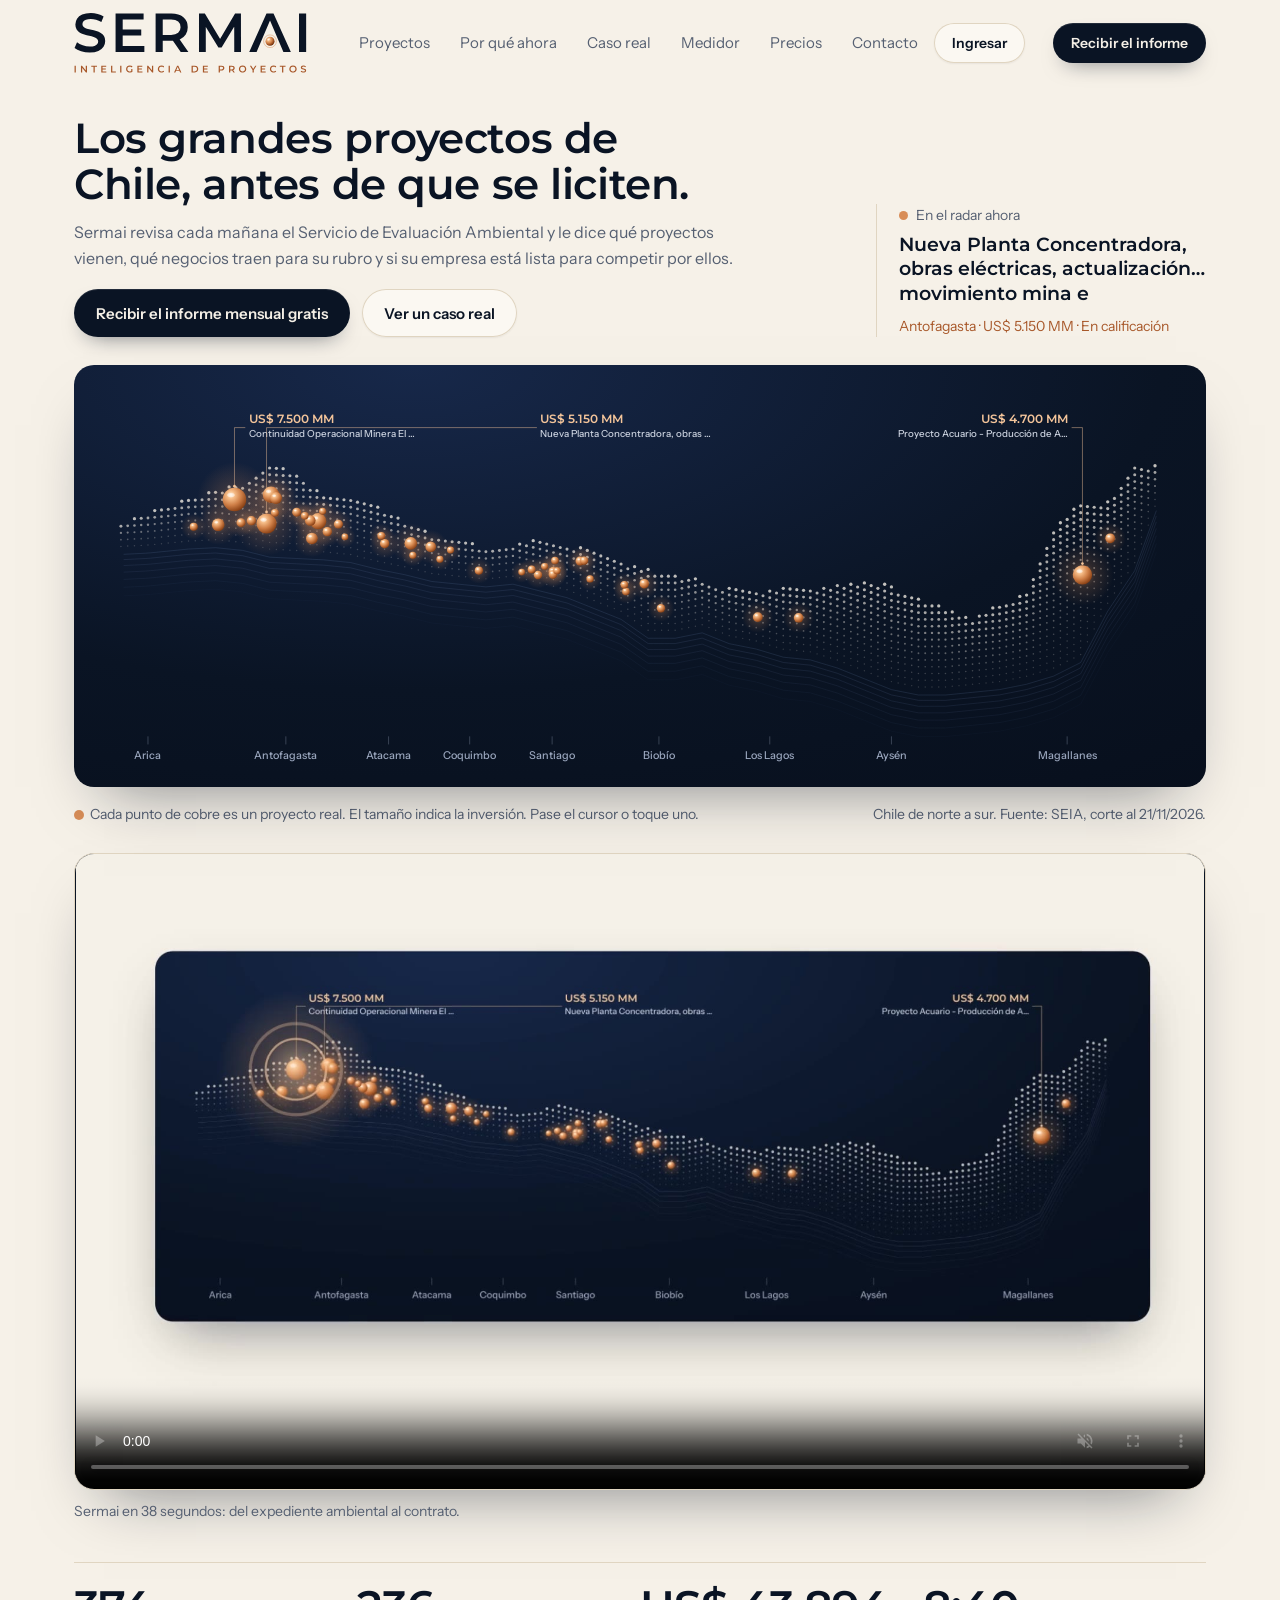
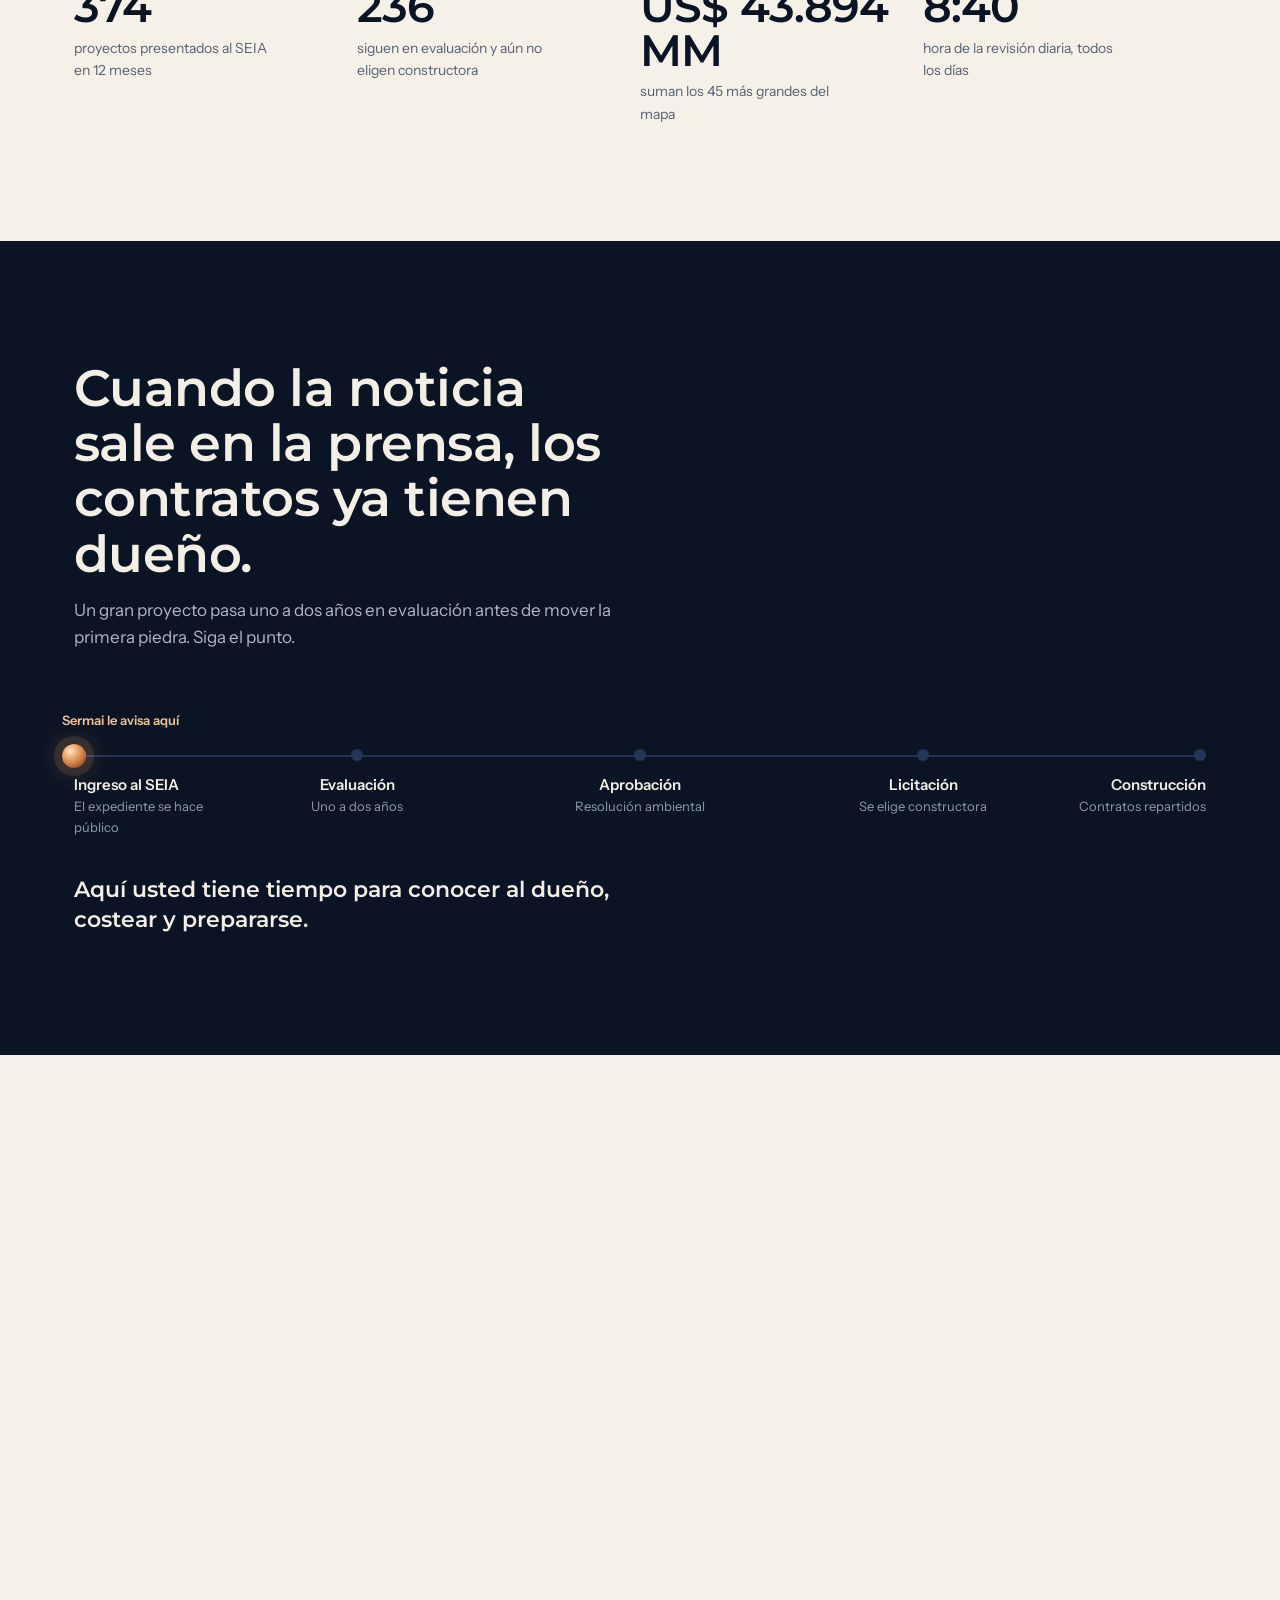
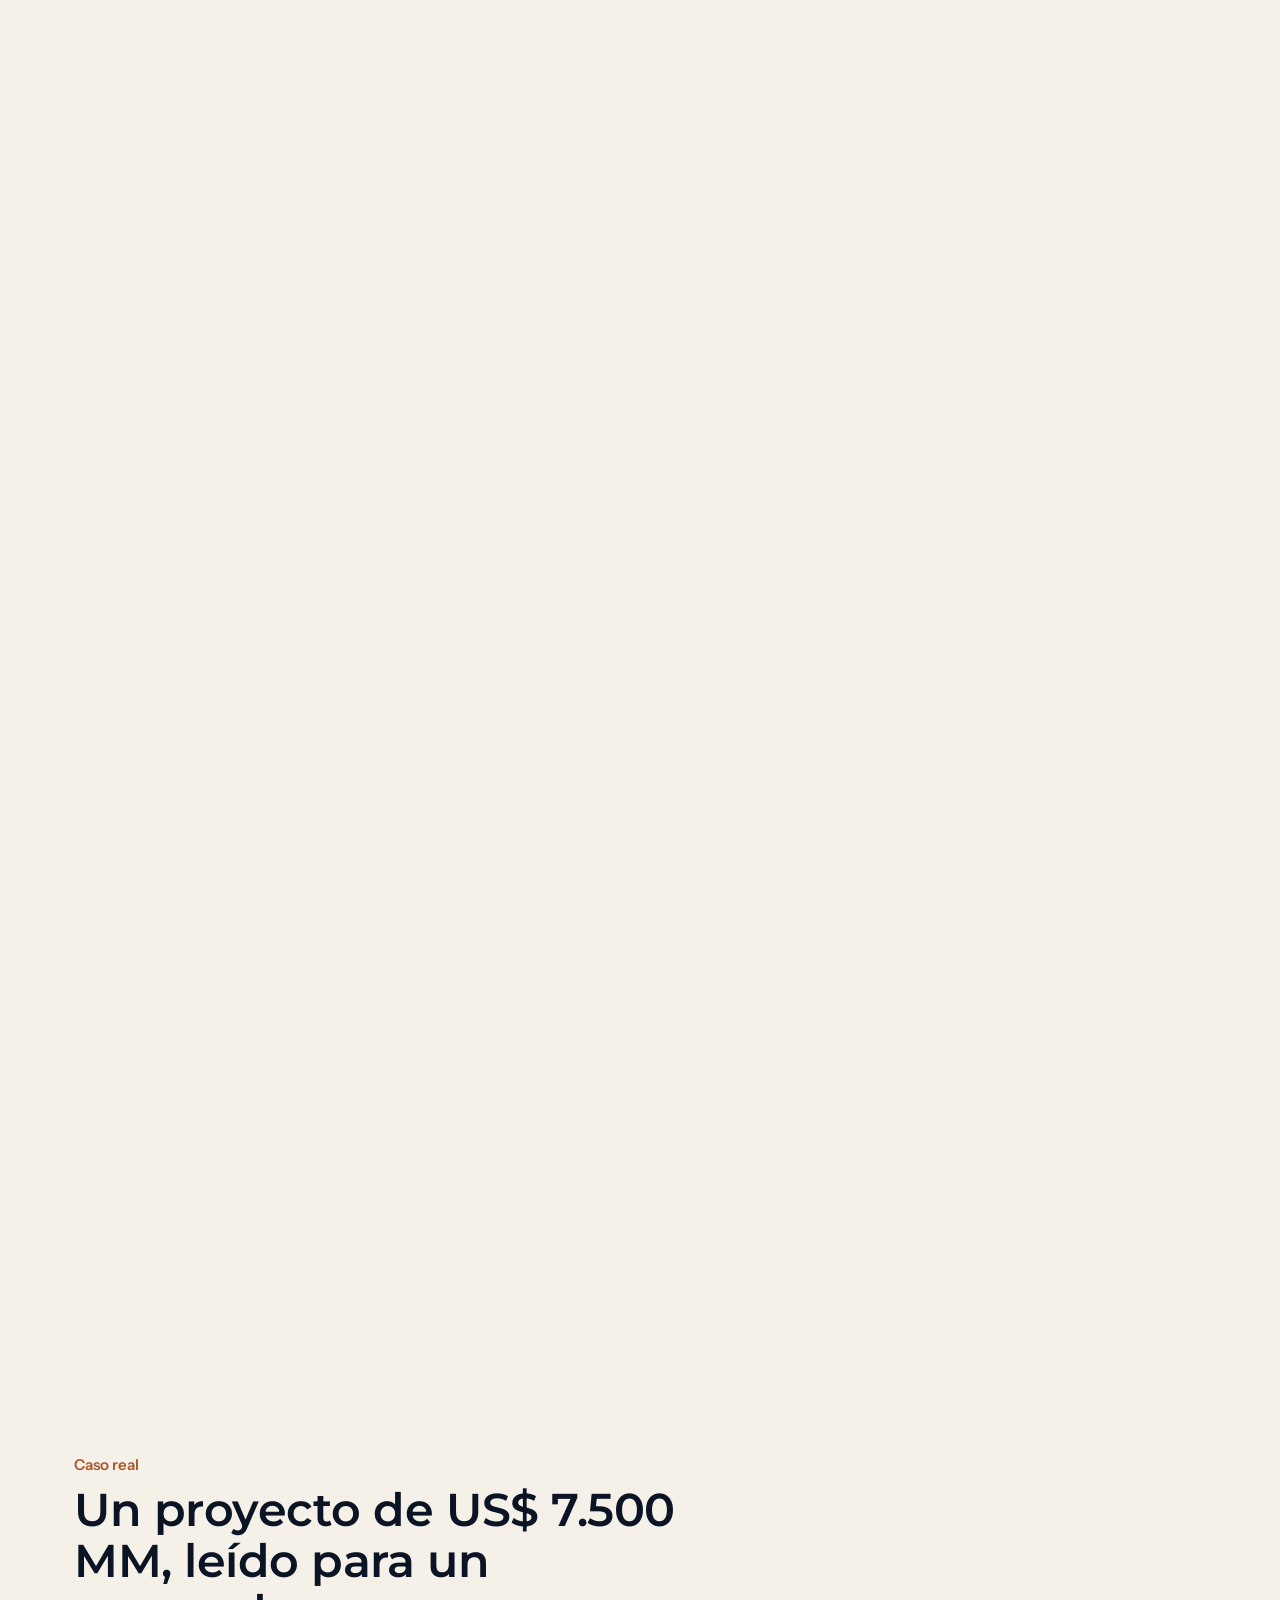
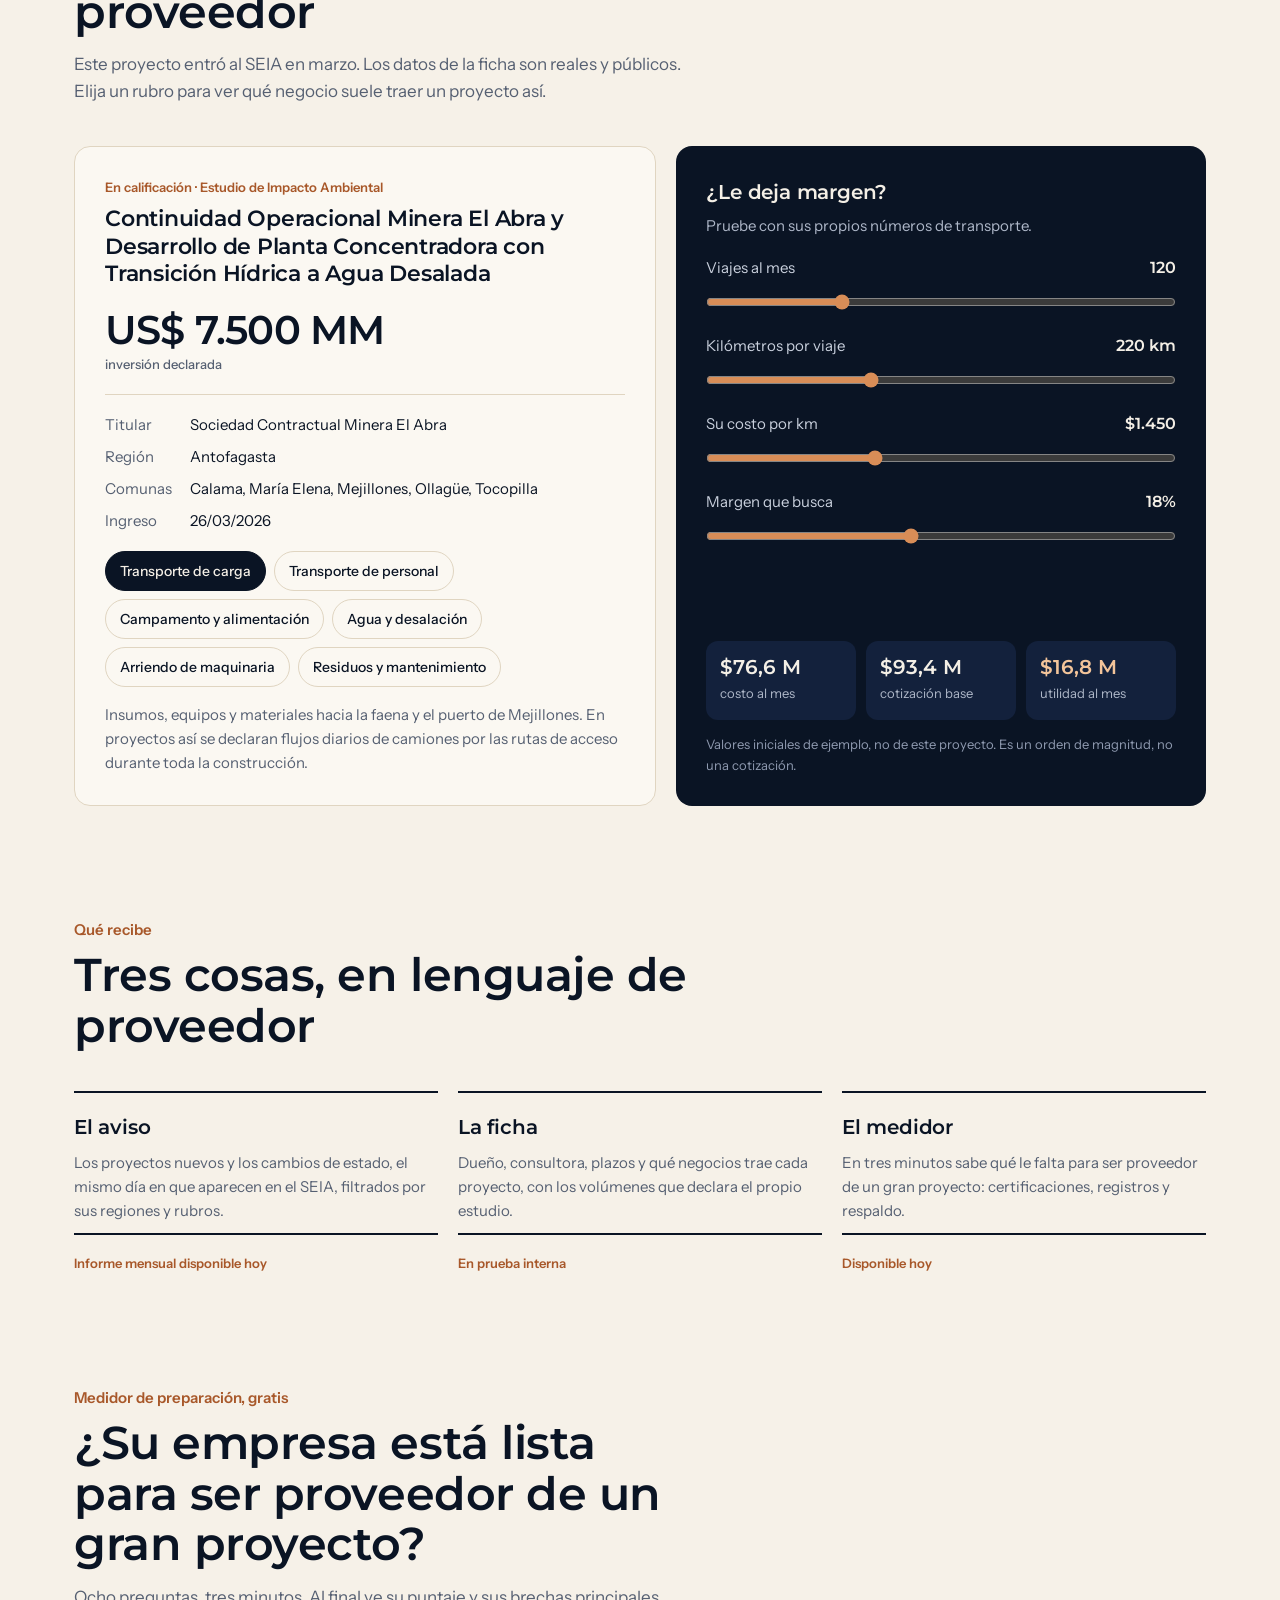
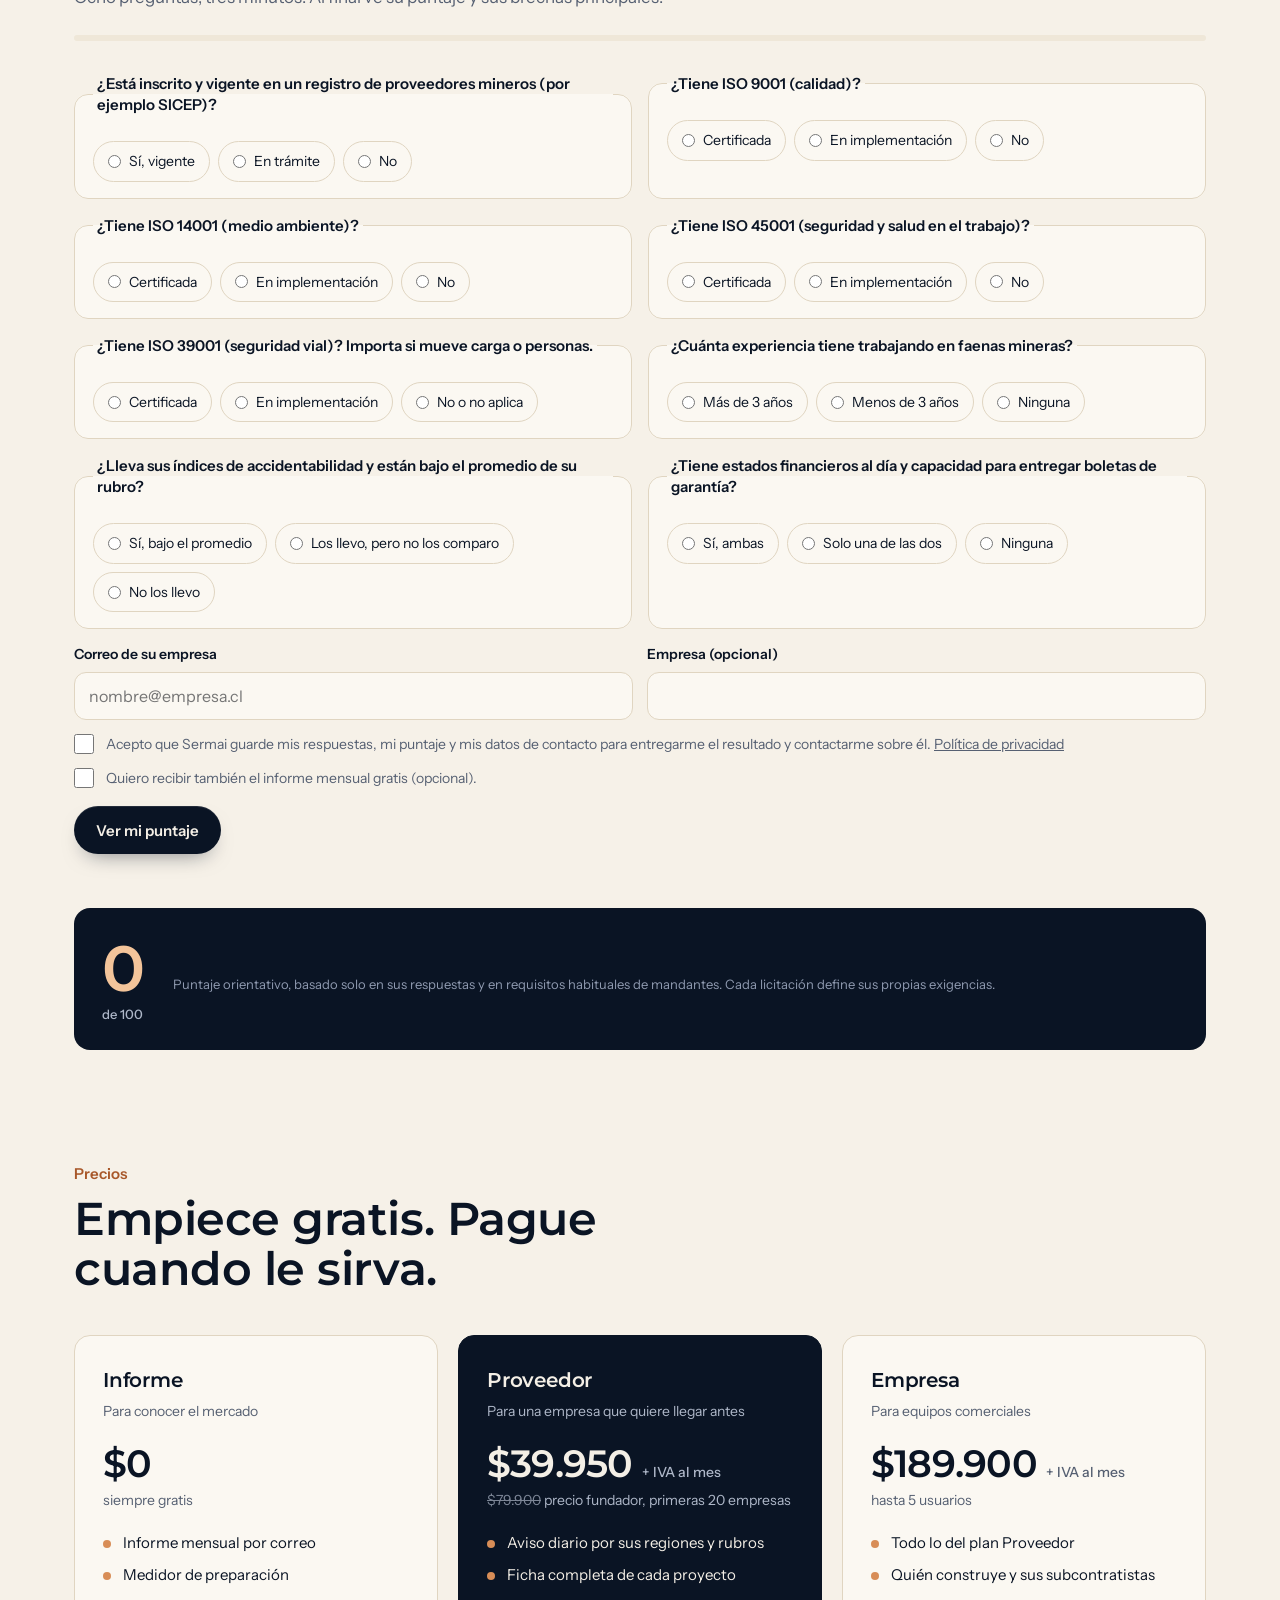
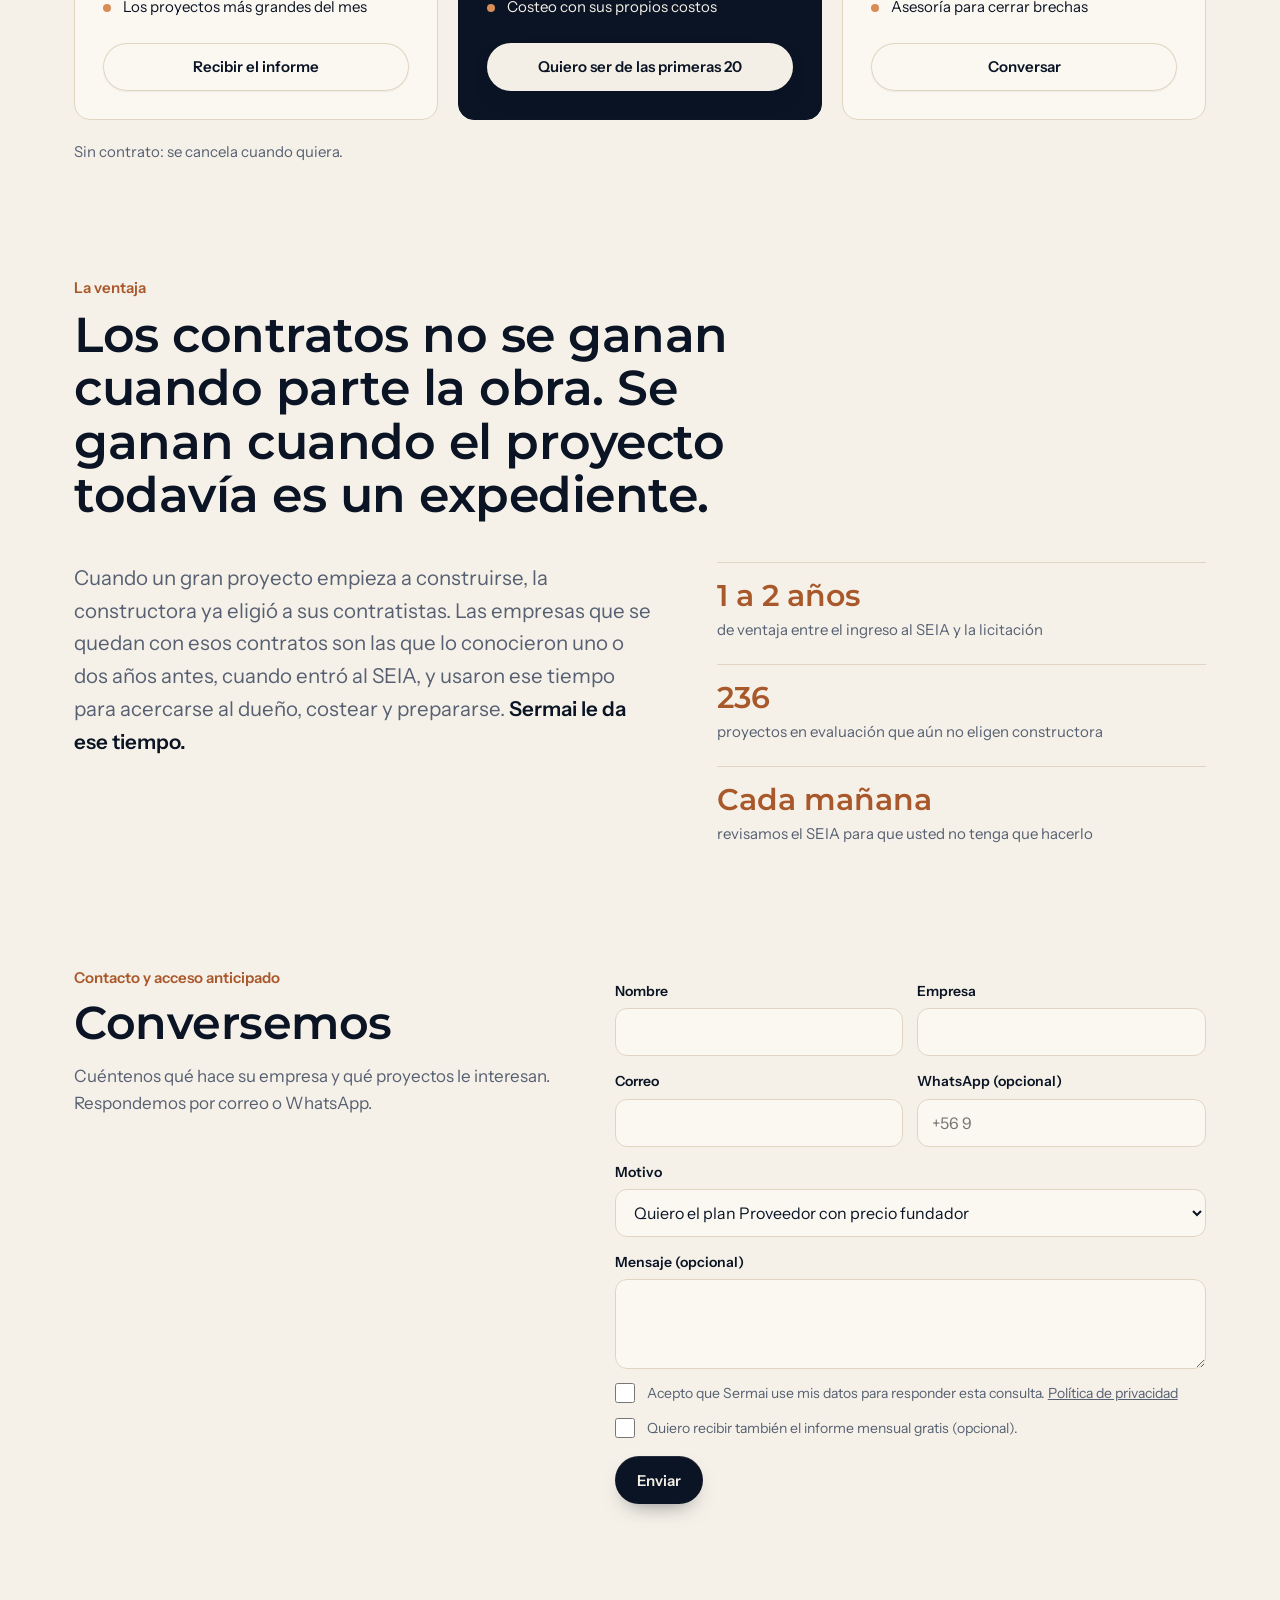
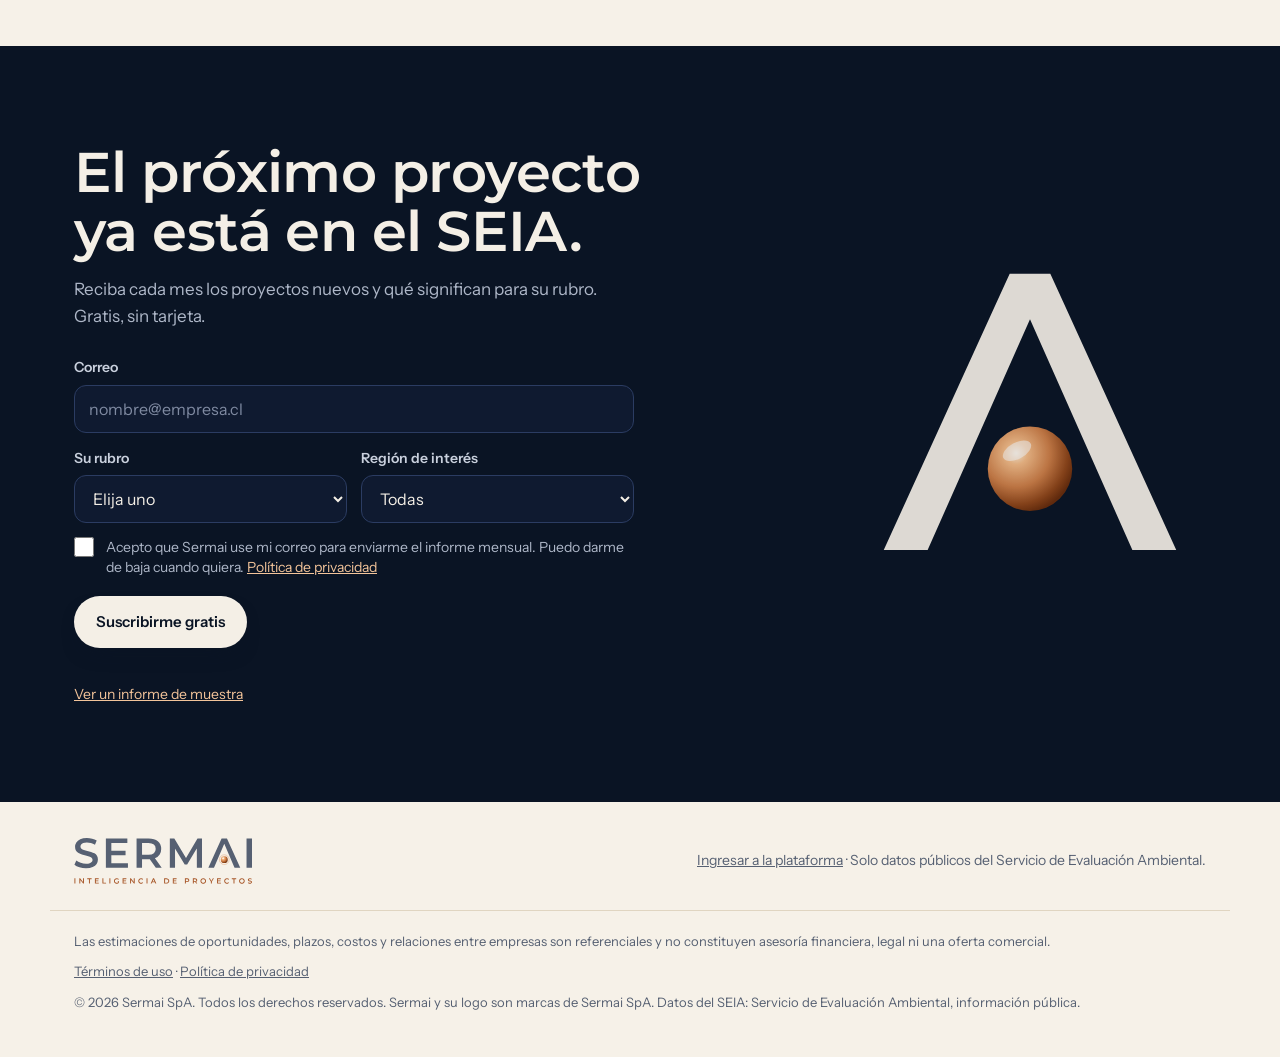
==== commit fd71008a: "Términos de uso y Política de privacidad a nombre de Sermai SpA (#2) Páginas nuevas /terminos/ y /pr" ====
--- a/index.html
+++ b/index.html
@@ -69,6 +69,7 @@
 .tip b{display:block;font:600 15px/1.3 Inst}.tip .t{font-size:13px;color:var(--mut);margin-top:3px}
 .tip .r{display:flex;justify-content:space-between;margin-top:10px;font-size:13px}.tip .r span:last-child{font-family:Mont;color:var(--cu);font-size:15px}
 .mapcap{display:flex;justify-content:space-between;gap:20px;font-size:14px;color:var(--mut);margin-top:16px}
+.video{margin:28px 0 0}.video video{display:block;width:100%;aspect-ratio:16/9;border-radius:20px;border:1px solid var(--ln);background:#0a1424;box-shadow:0 30px 60px -30px rgba(10,20,36,.5)}.video figcaption{font-size:14px;color:var(--mut);margin-top:10px}
 .mapcap i{display:inline-block;width:10px;height:10px;border-radius:50%;background:var(--cu2);margin-right:6px;vertical-align:-1px}
 .nums{display:grid;grid-template-columns:repeat(4,1fr);border-top:1px solid var(--ln);margin-top:40px}
 .nums div{padding:22px 20px 0 0}
@@ -229,6 +230,7 @@
  <aside class="live" aria-live="polite"><div class="k"><span class="dotp"></span>En el radar ahora</div><div class="v" id="lv">Leyendo el SEIA…</div><div class="m" id="lm"></div></aside></div>
  <div class="mapa" id="mapa"><svg id="chile" role="img" aria-label="Mapa de Chile hecho de puntos; los puntos de cobre son los 45 proyectos de mayor inversión presentados al SEIA en los últimos 12 meses"></svg><div class="tip" id="tip" role="status"></div></div>
  <div class="mapcap"><span><i></i>Cada punto de cobre es un proyecto real. El tamaño indica la inversión. Pase el cursor o toque uno.</span><span>Chile de norte a sur. Fuente: SEIA, corte al 21/11/2026.</span></div>
+ <figure class="video"><video id="vid" muted loop playsinline preload="none" poster="video/sermai-presentacion-portada.jpg" aria-label="Video de presentación de Sermai, 38 segundos, sin sonido"><source src="video/sermai-presentacion-web.mp4" type="video/mp4"></video><figcaption>Sermai en 38 segundos: del expediente ambiental al contrato.</figcaption></figure>
  <div class="nums"><div><b data-n="374">0</b><span>proyectos presentados al SEIA en 12 meses</span></div><div><b data-n="236">0</b><span>siguen en evaluación y aún no eligen constructora</span></div><div><b data-n="43894" data-p="US$ " data-s=" MM">0</b><span>suman los 45 más grandes del mapa</span></div><div><b>8:40</b><span>hora de la revisión diaria, todos los días</span></div></div>
 </div></header>
 
@@ -410,6 +412,9 @@
  requestAnimationFrame(()=>{bg.classList.add('on');sc&&sc.classList.add('go');pr.classList.add('on');gl.classList.add('on');co&&co.classList.add('on')});
 }
 start(false);
+// video: carga y reproduce solo cuando se ve
+(()=>{const v=$('vid');if(!v)return;if(RM){v.controls=true;return}
+ new IntersectionObserver(es=>es.forEach(e=>{if(e.isIntersecting){if(v.preload!=='auto'){v.preload='auto'}v.play().catch(()=>{v.controls=true})}else v.pause()}),{threshold:.35}).observe(v)})();
 // "en el radar ahora": recorre los proyectos con un ping
 const TOPI=[...T.keys()].sort((a,b)=>T[b].i-T[a].i);let k=0;
 function tick(){const i=TOPI[k++%TOPI.length],p=T[i];$('lv').textContent=p.n;$('lm').textContent=`${p.r} · US$ ${p.i.toLocaleString('es-CL')} MM · ${p.e}`;
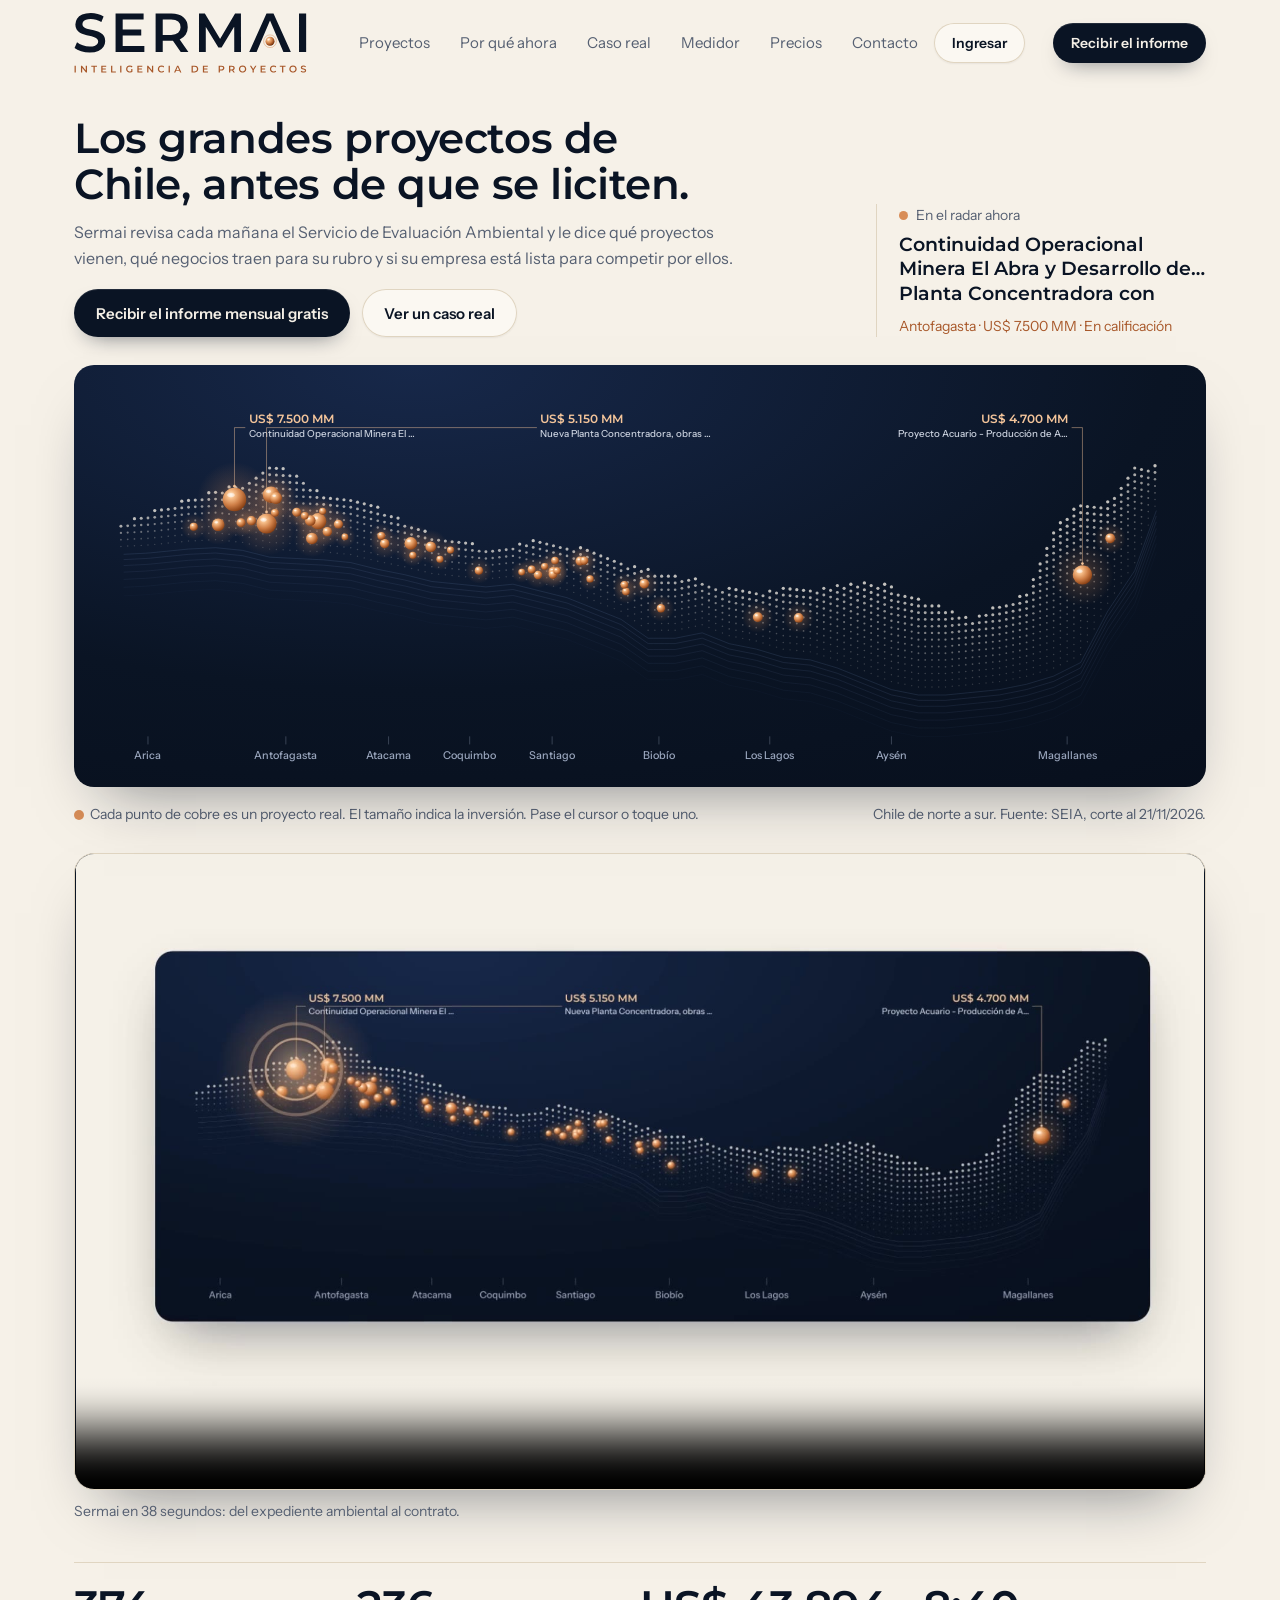
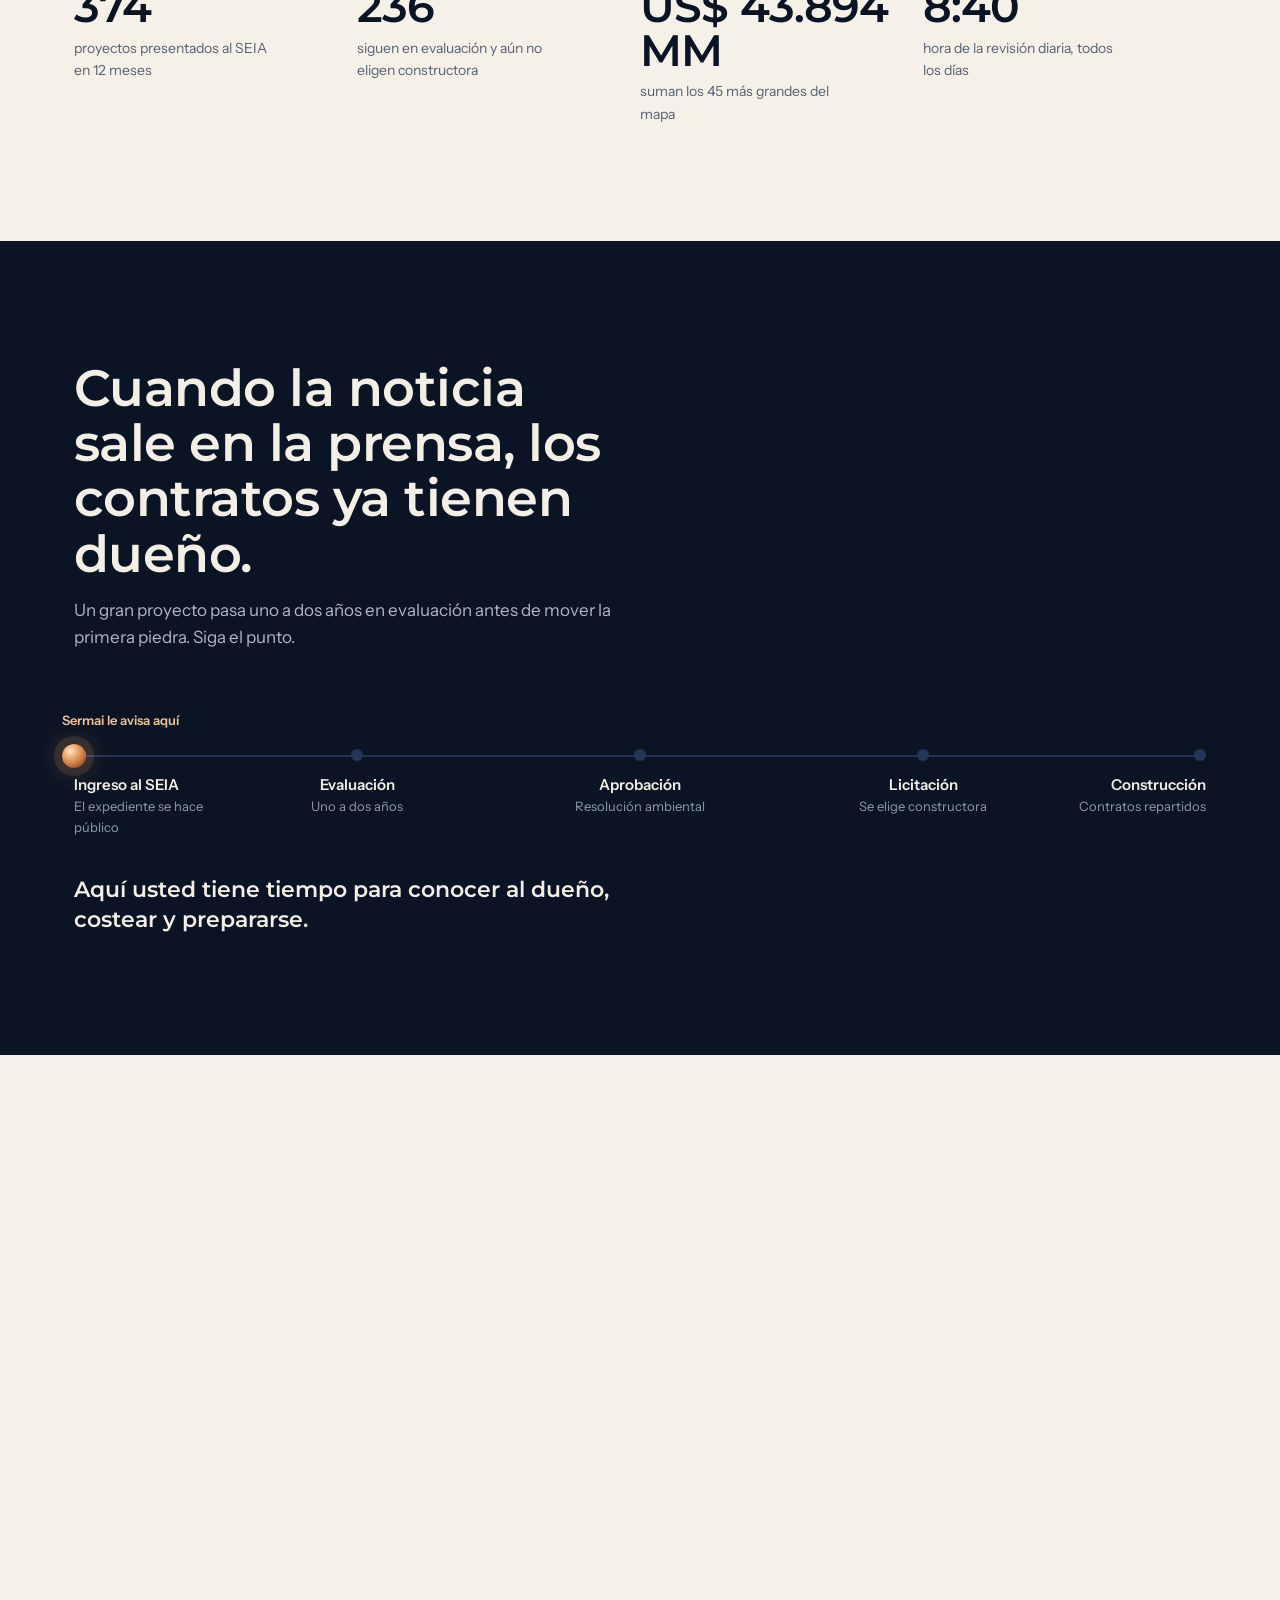
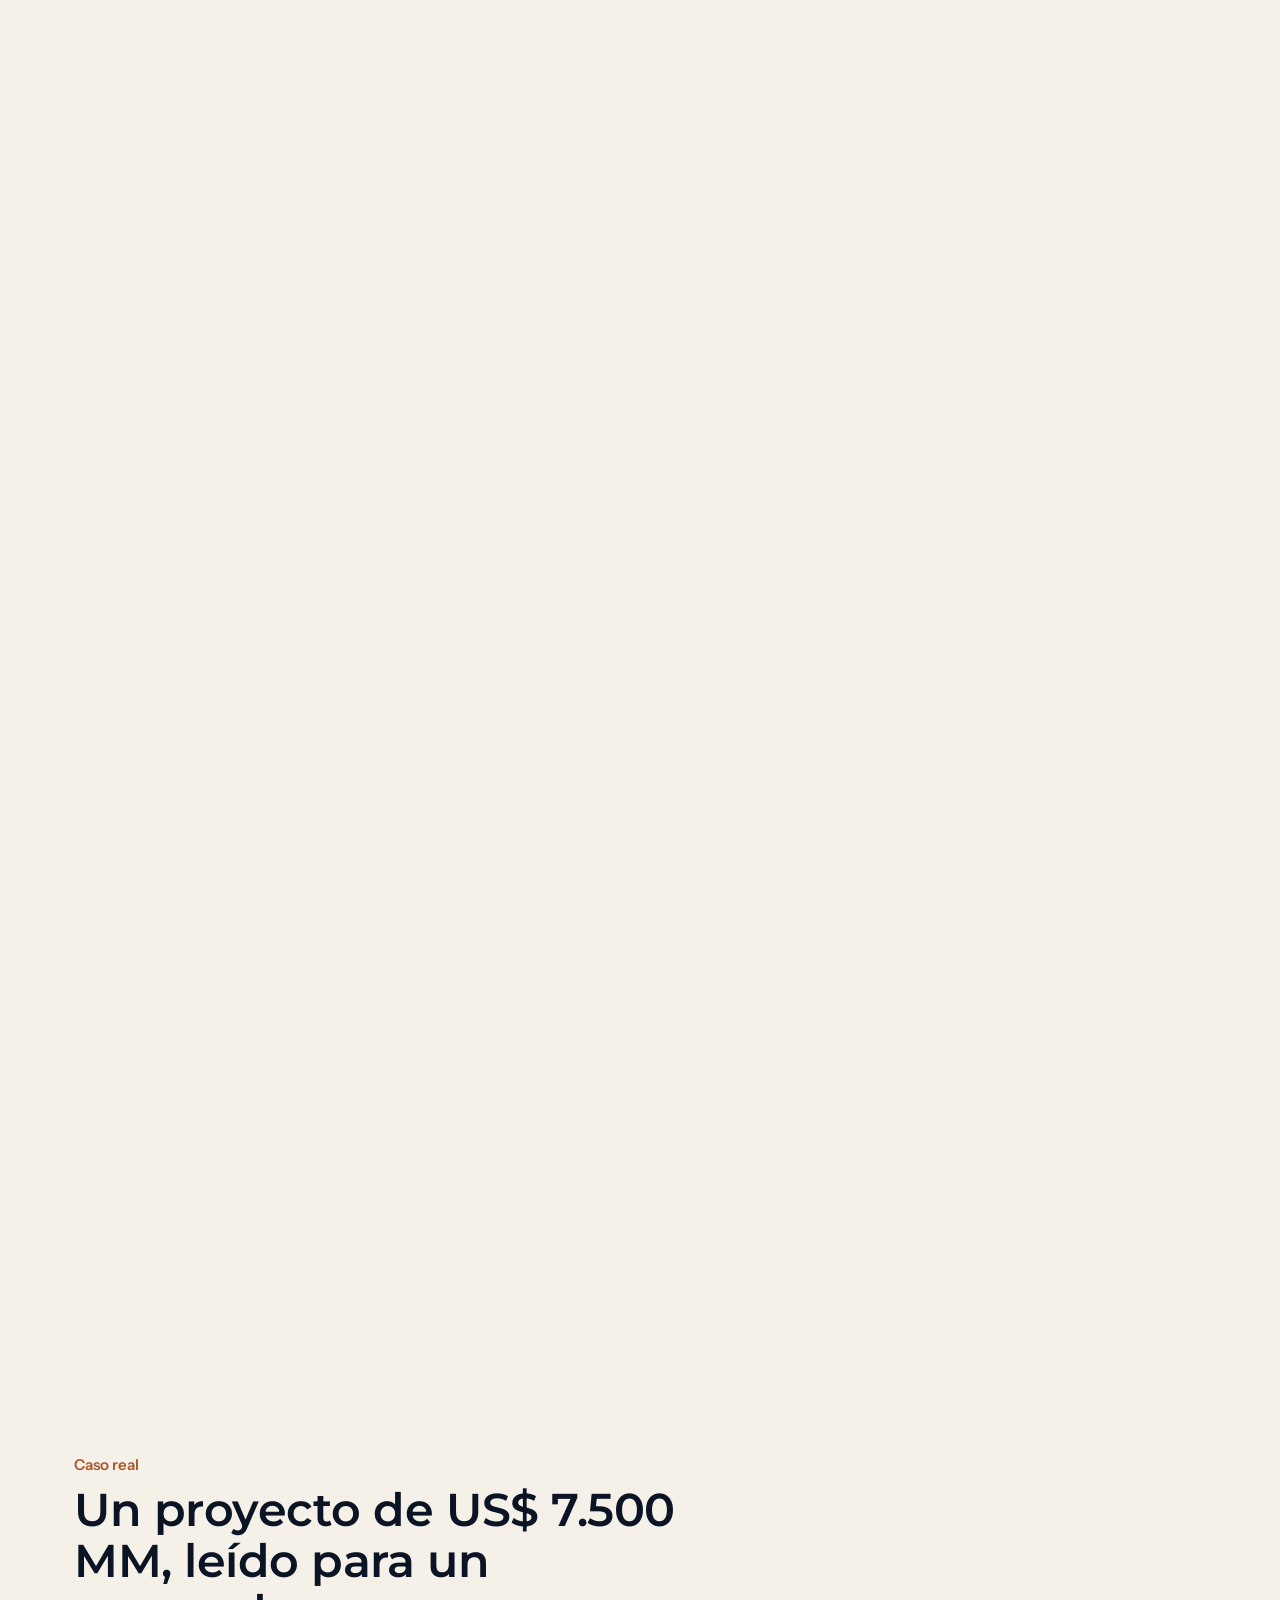
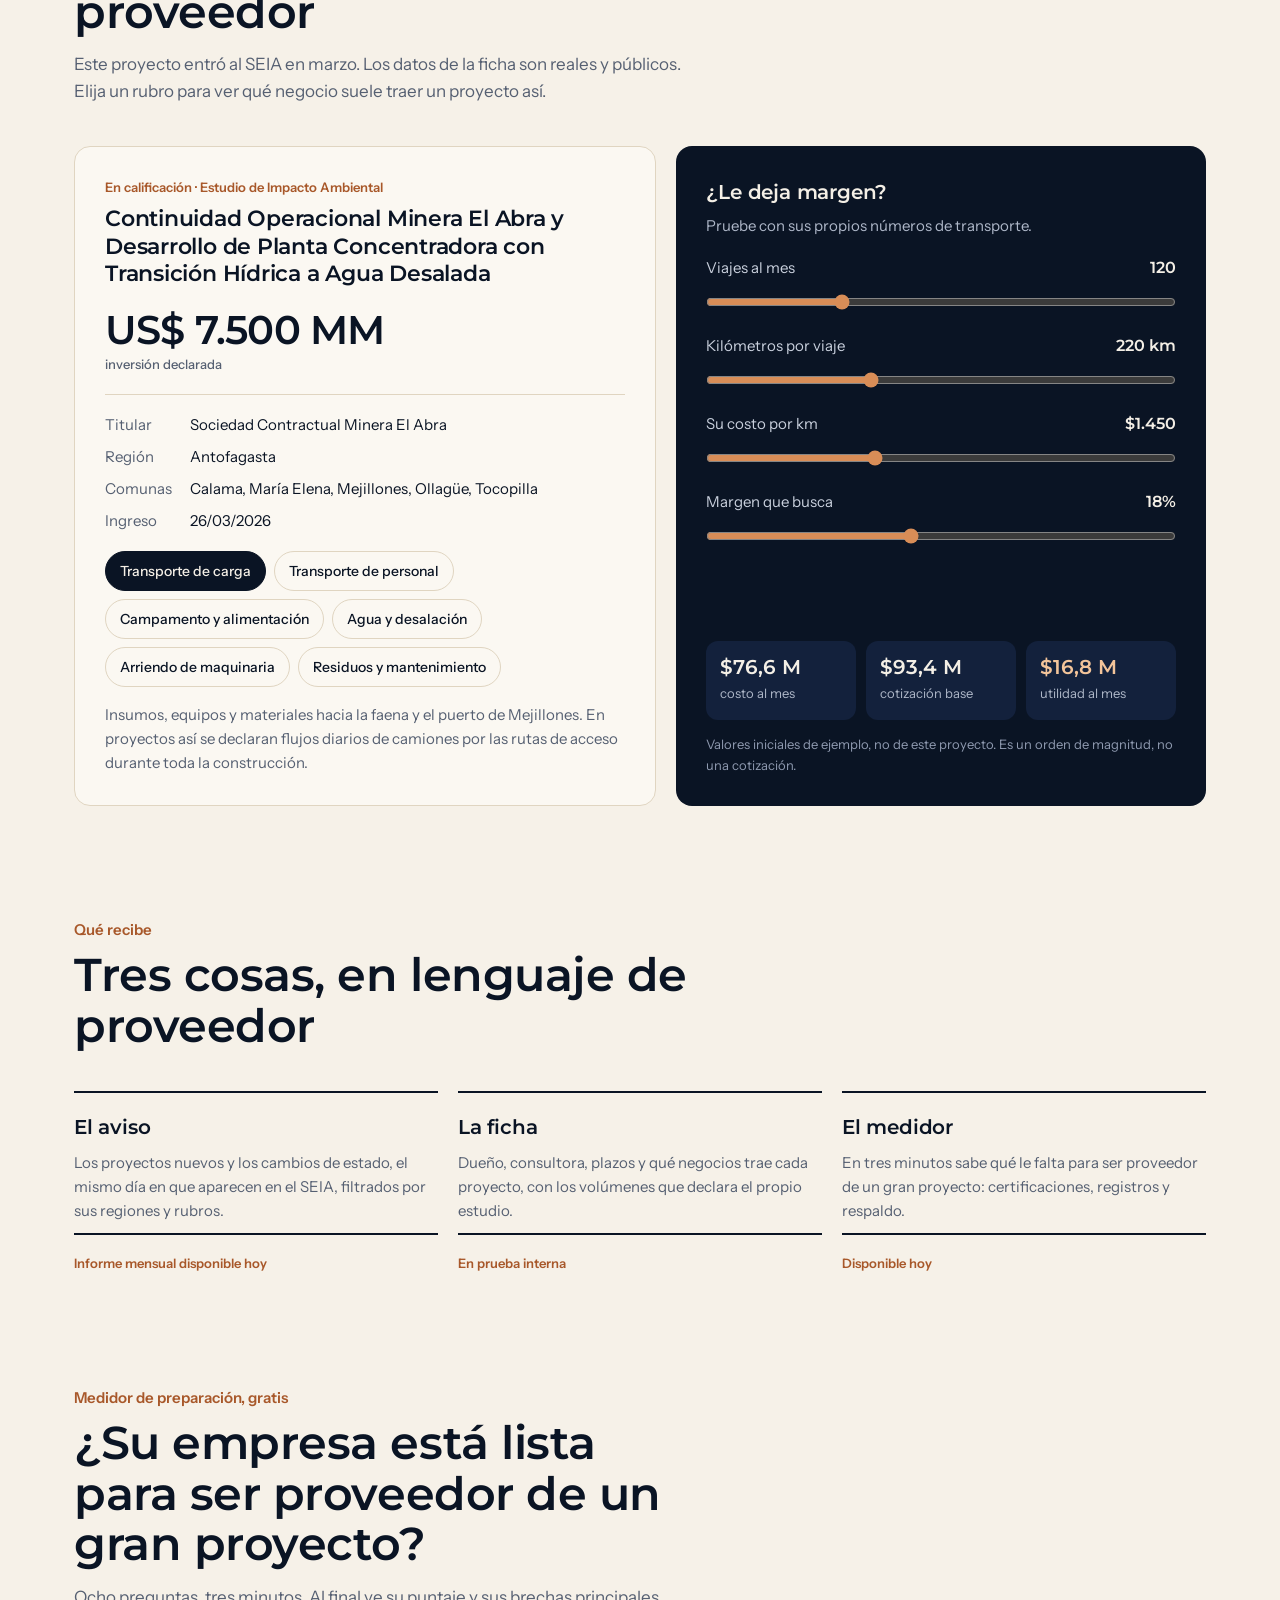
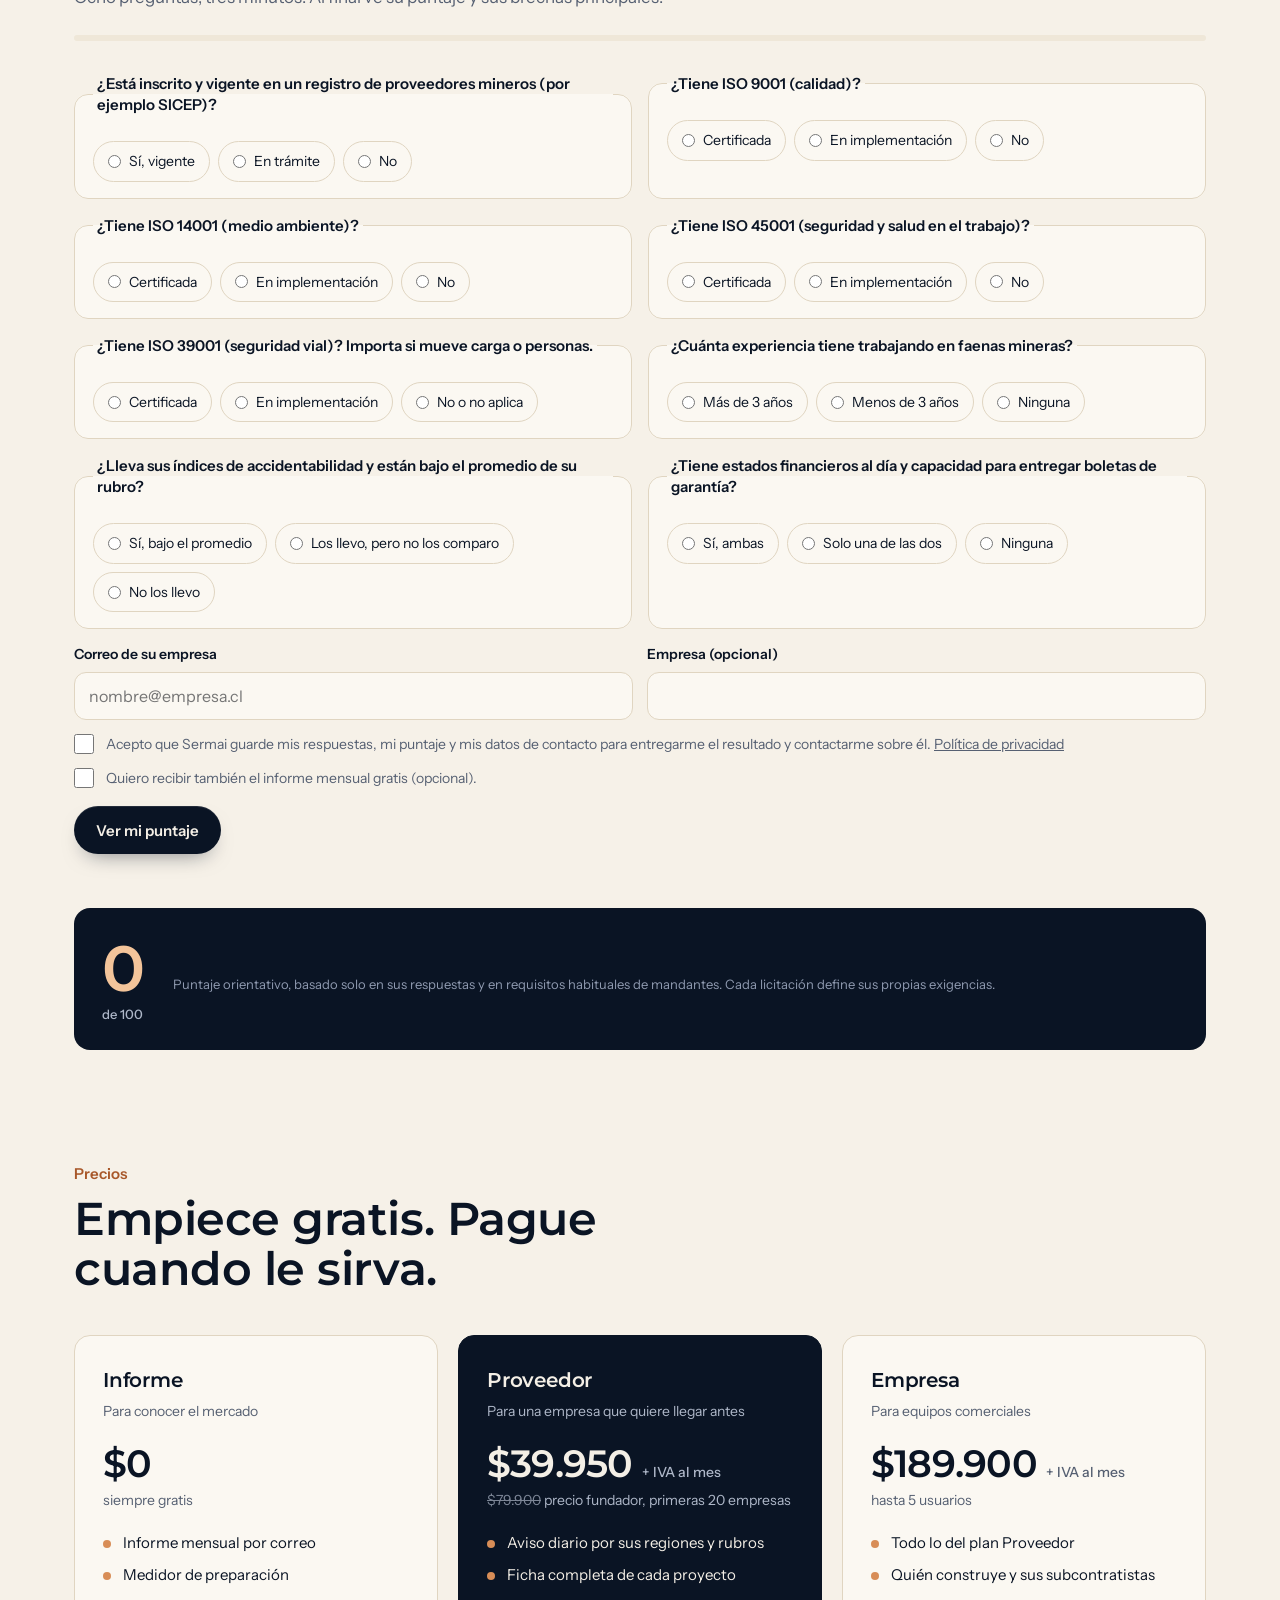
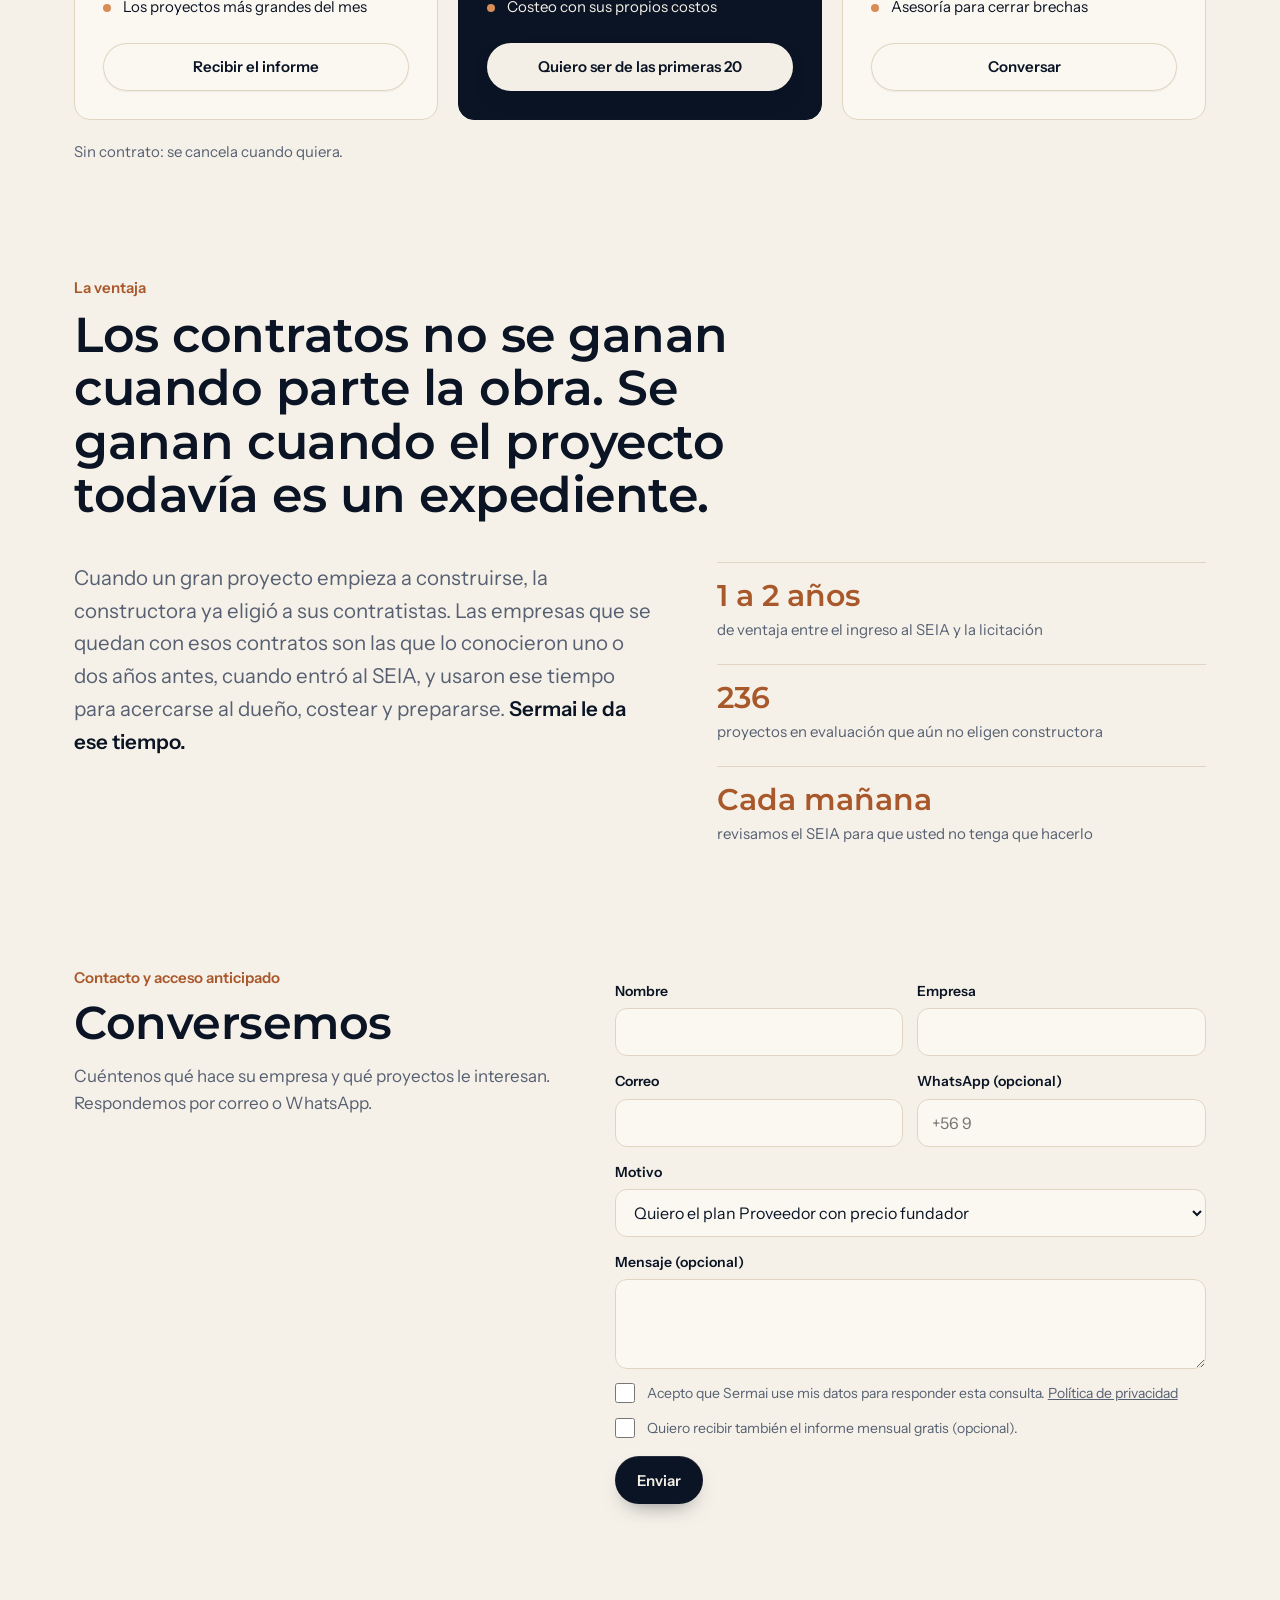
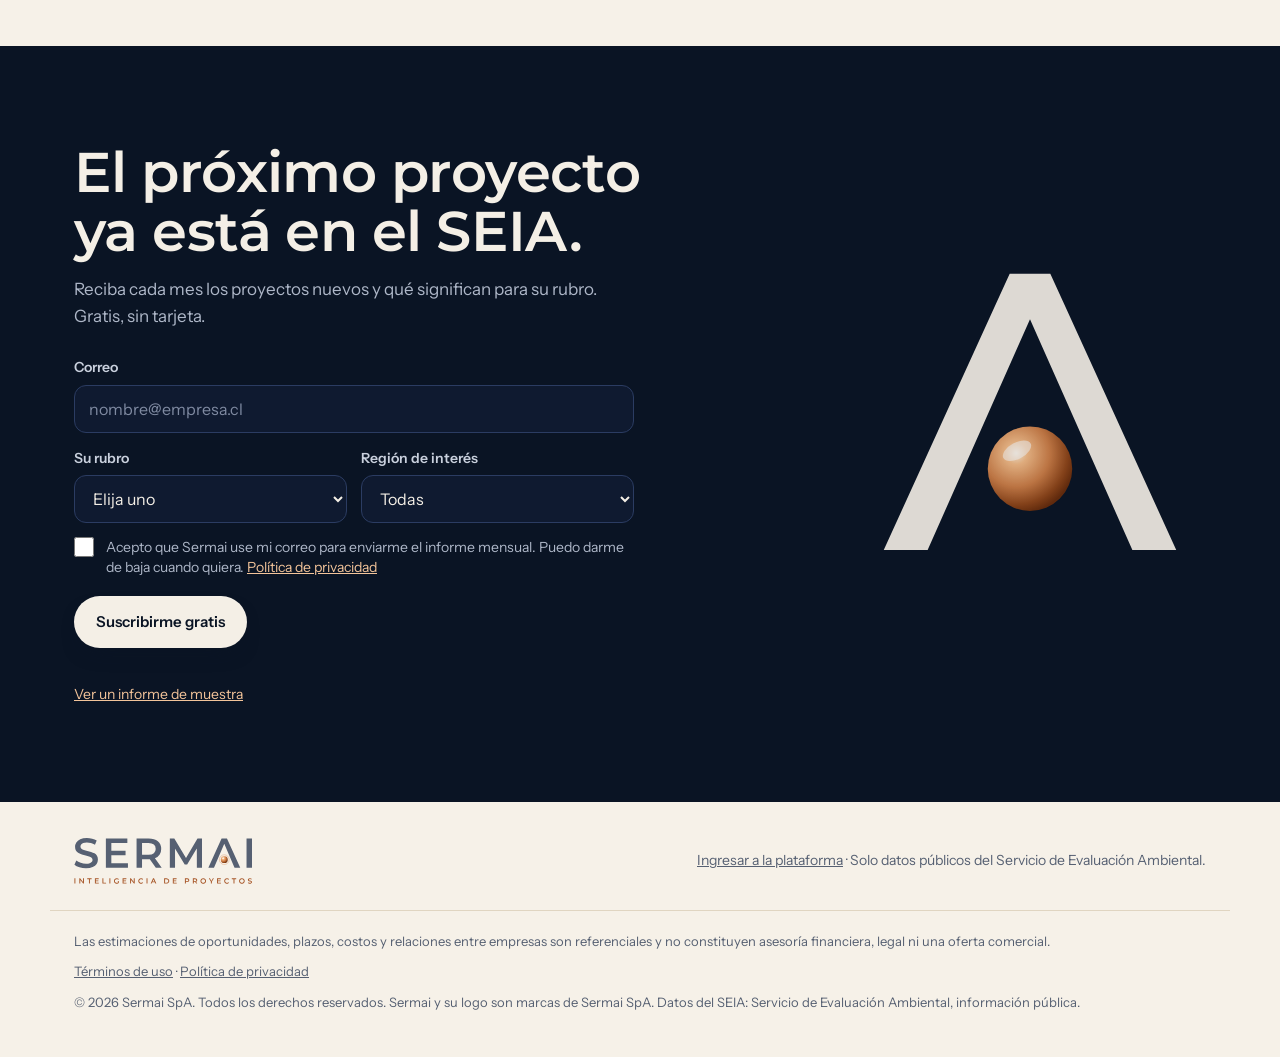
==== commit 1f2f0b69: "Página pública: formularios y contador de visitas guardan en la base de Sermai Co-Authored-By: Claud" ====
--- a/index.html
+++ b/index.html
@@ -459,7 +459,7 @@
 ['c1','c2','c3','c4'].forEach(i=>$(i).addEventListener('input',cost));cost();
 
 
-const SUPA_URL="https://uyhdxjnqhkkazrokdjjc.supabase.co",SUPA_KEY="sb_publishable_C7FEhSMaFO6yX9dXqgjKIA_cxGBjYwk";
+const SUPA_URL="https://pufgxfjxvbgobkavecqo.supabase.co",SUPA_KEY="sb_publishable_NTYEm1iPk_cet1ASTbpKTQ_TochumyH";
 const REAL=/(^|\.)sermai\.cl$/.test(location.hostname);
 const PREGUNTAS = [
   {id:"sicep", t:"¿Está inscrito y vigente en un registro de proveedores mineros (por ejemplo SICEP)?", p:15, o:["Sí, vigente","En trámite","No"], b:"Inscribirse en un registro de proveedores mineros", d:"suele tomar de 1 a 2 meses"},
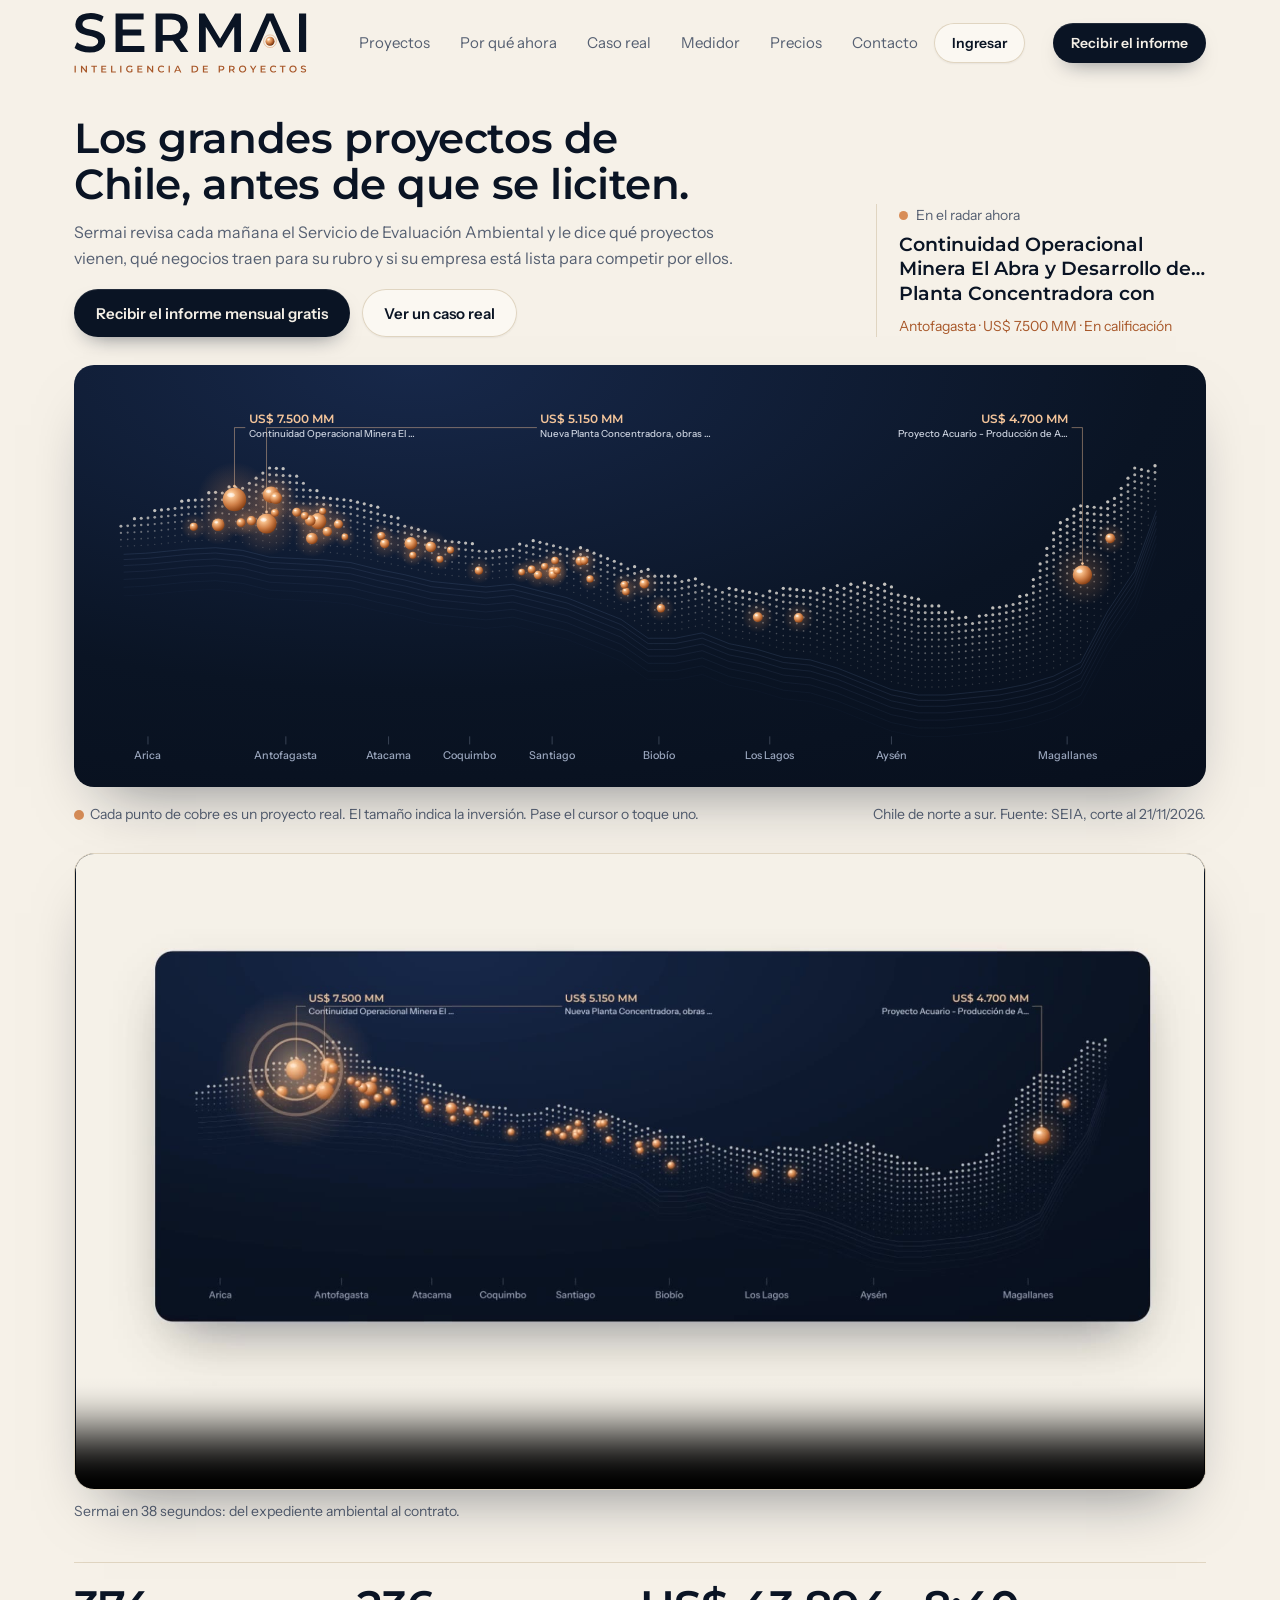
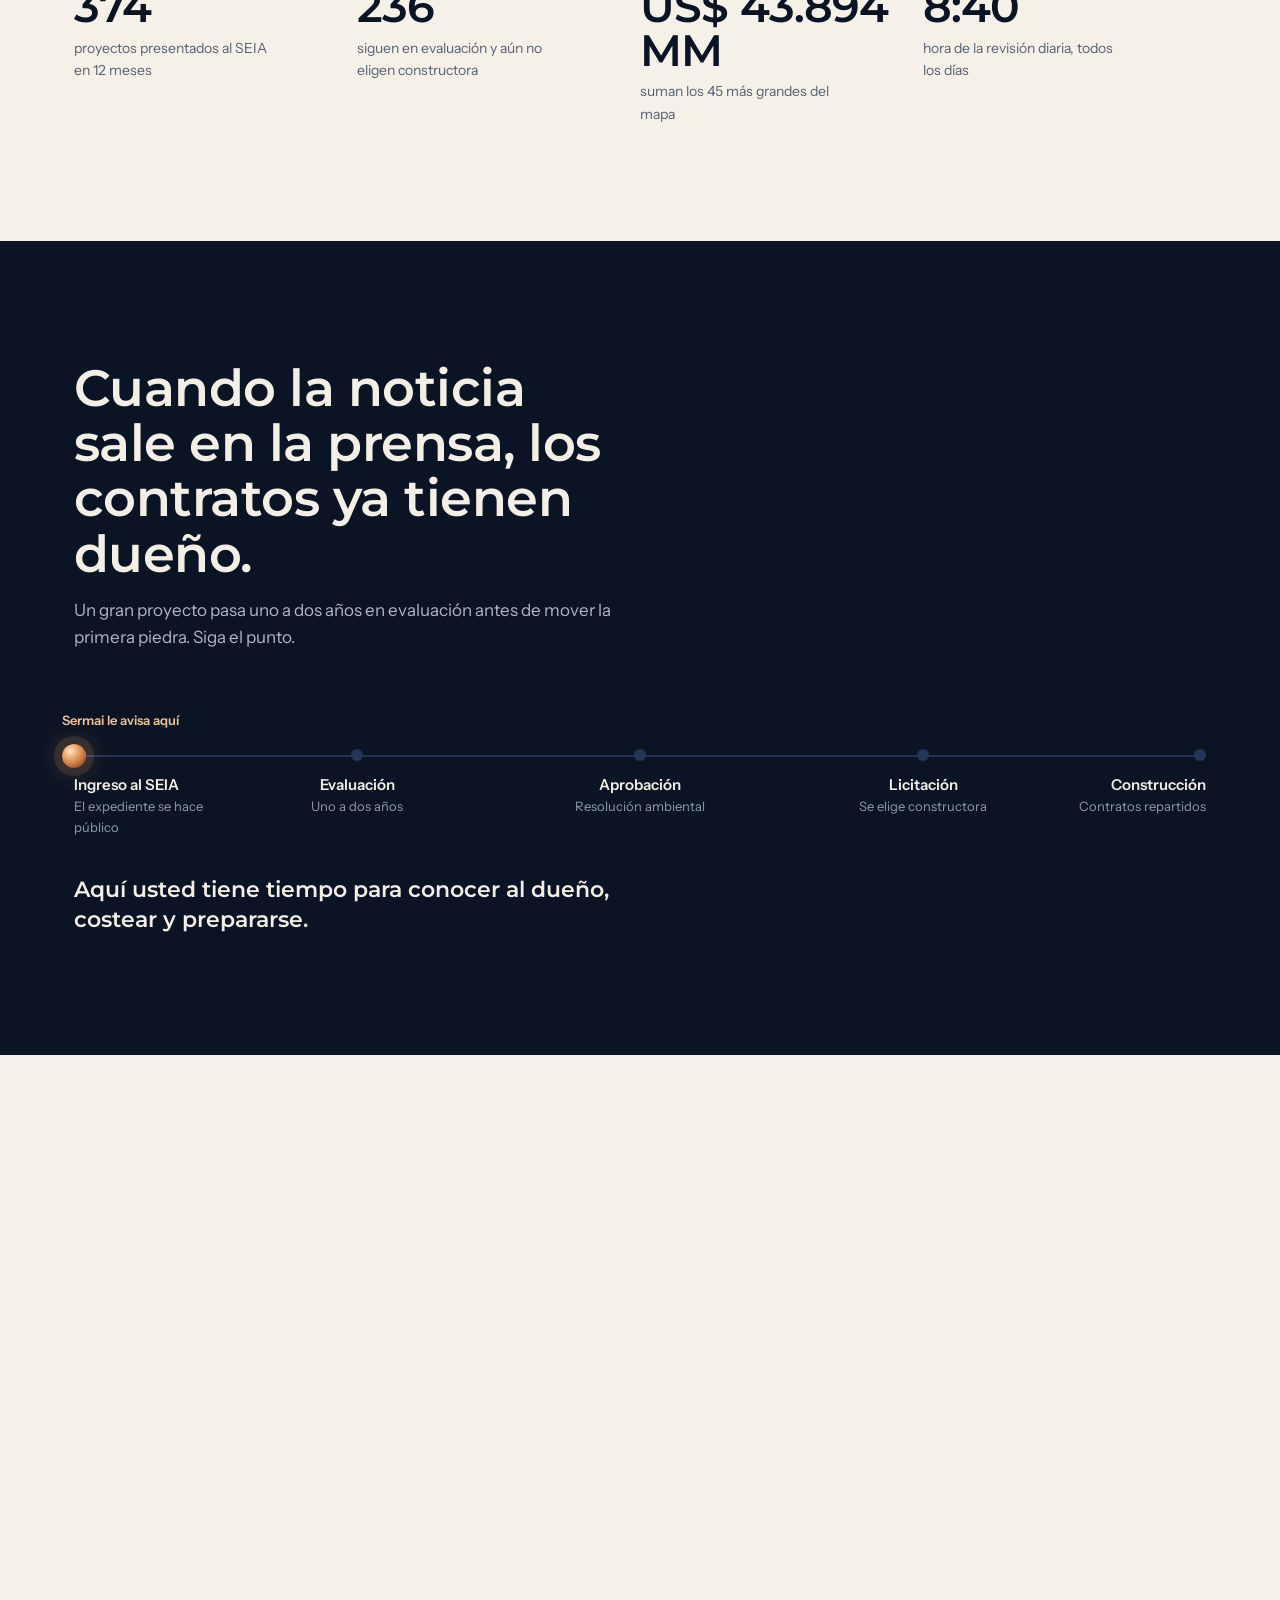
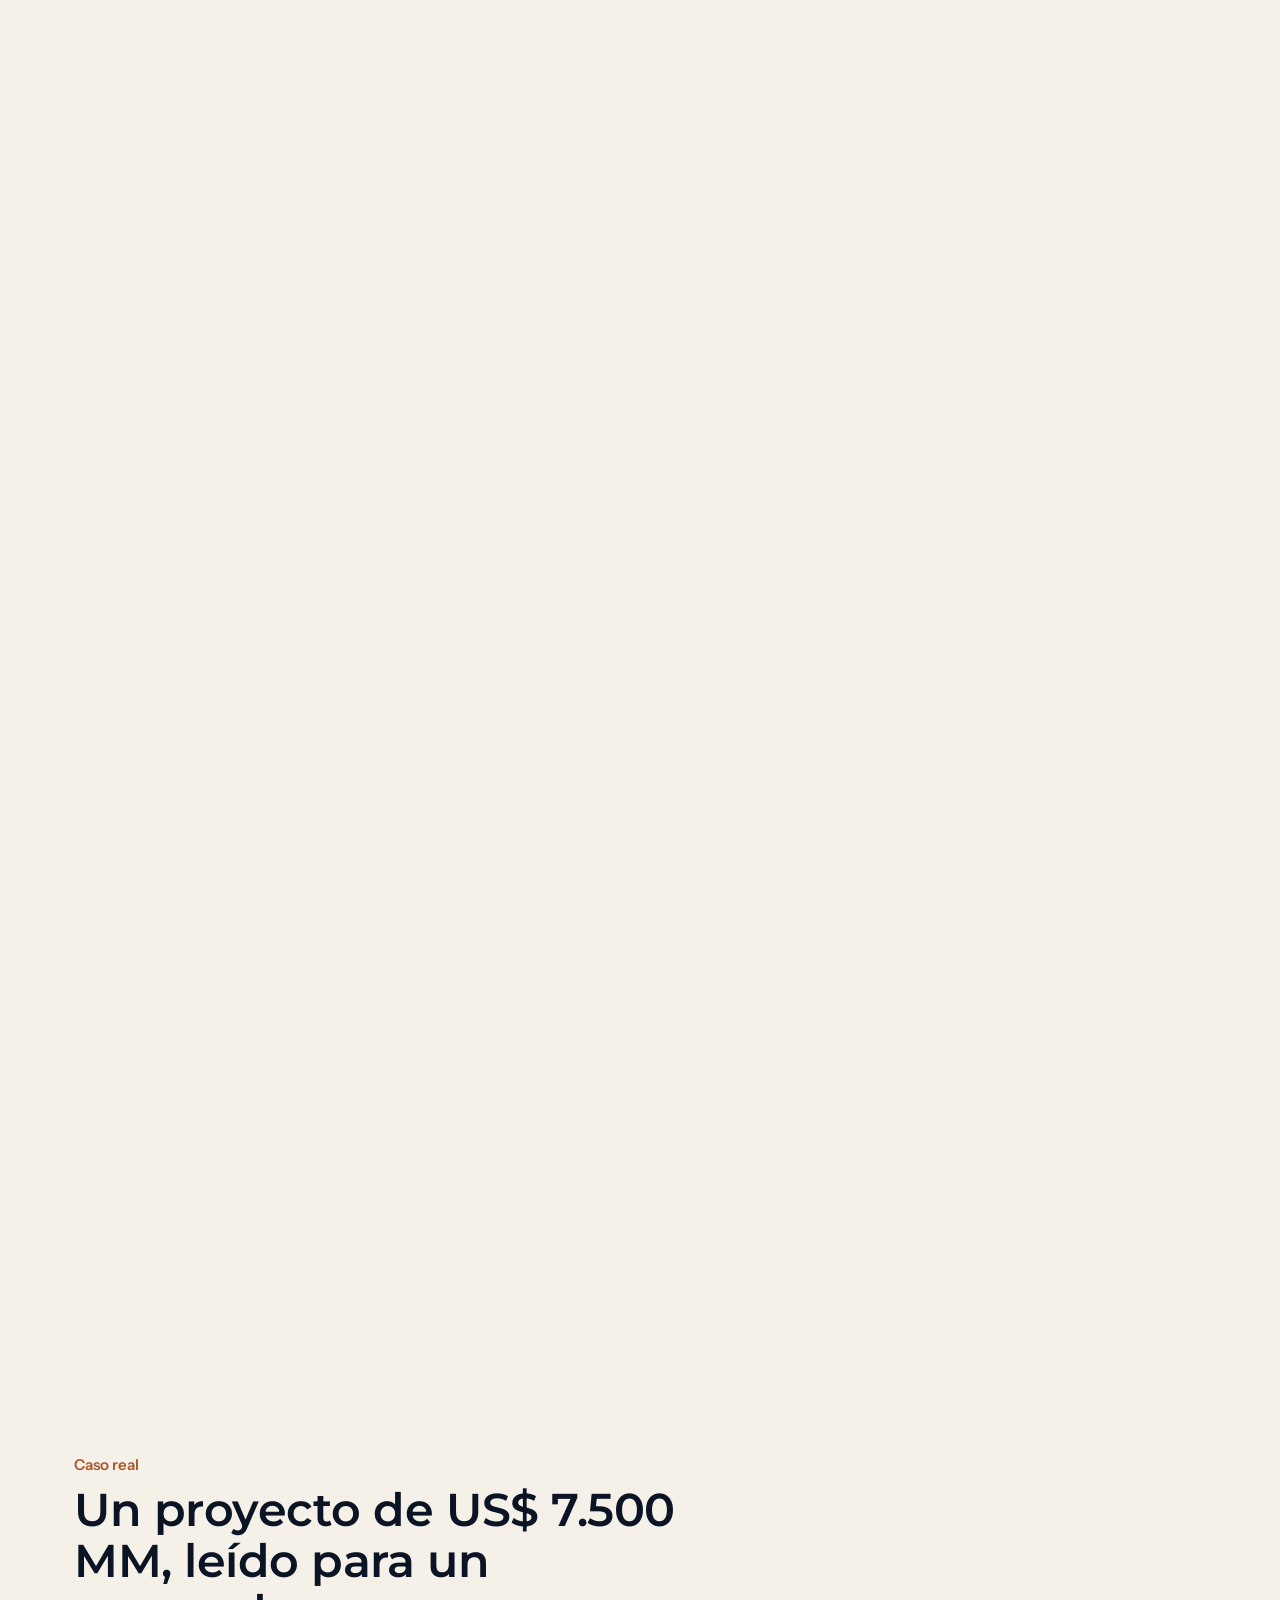
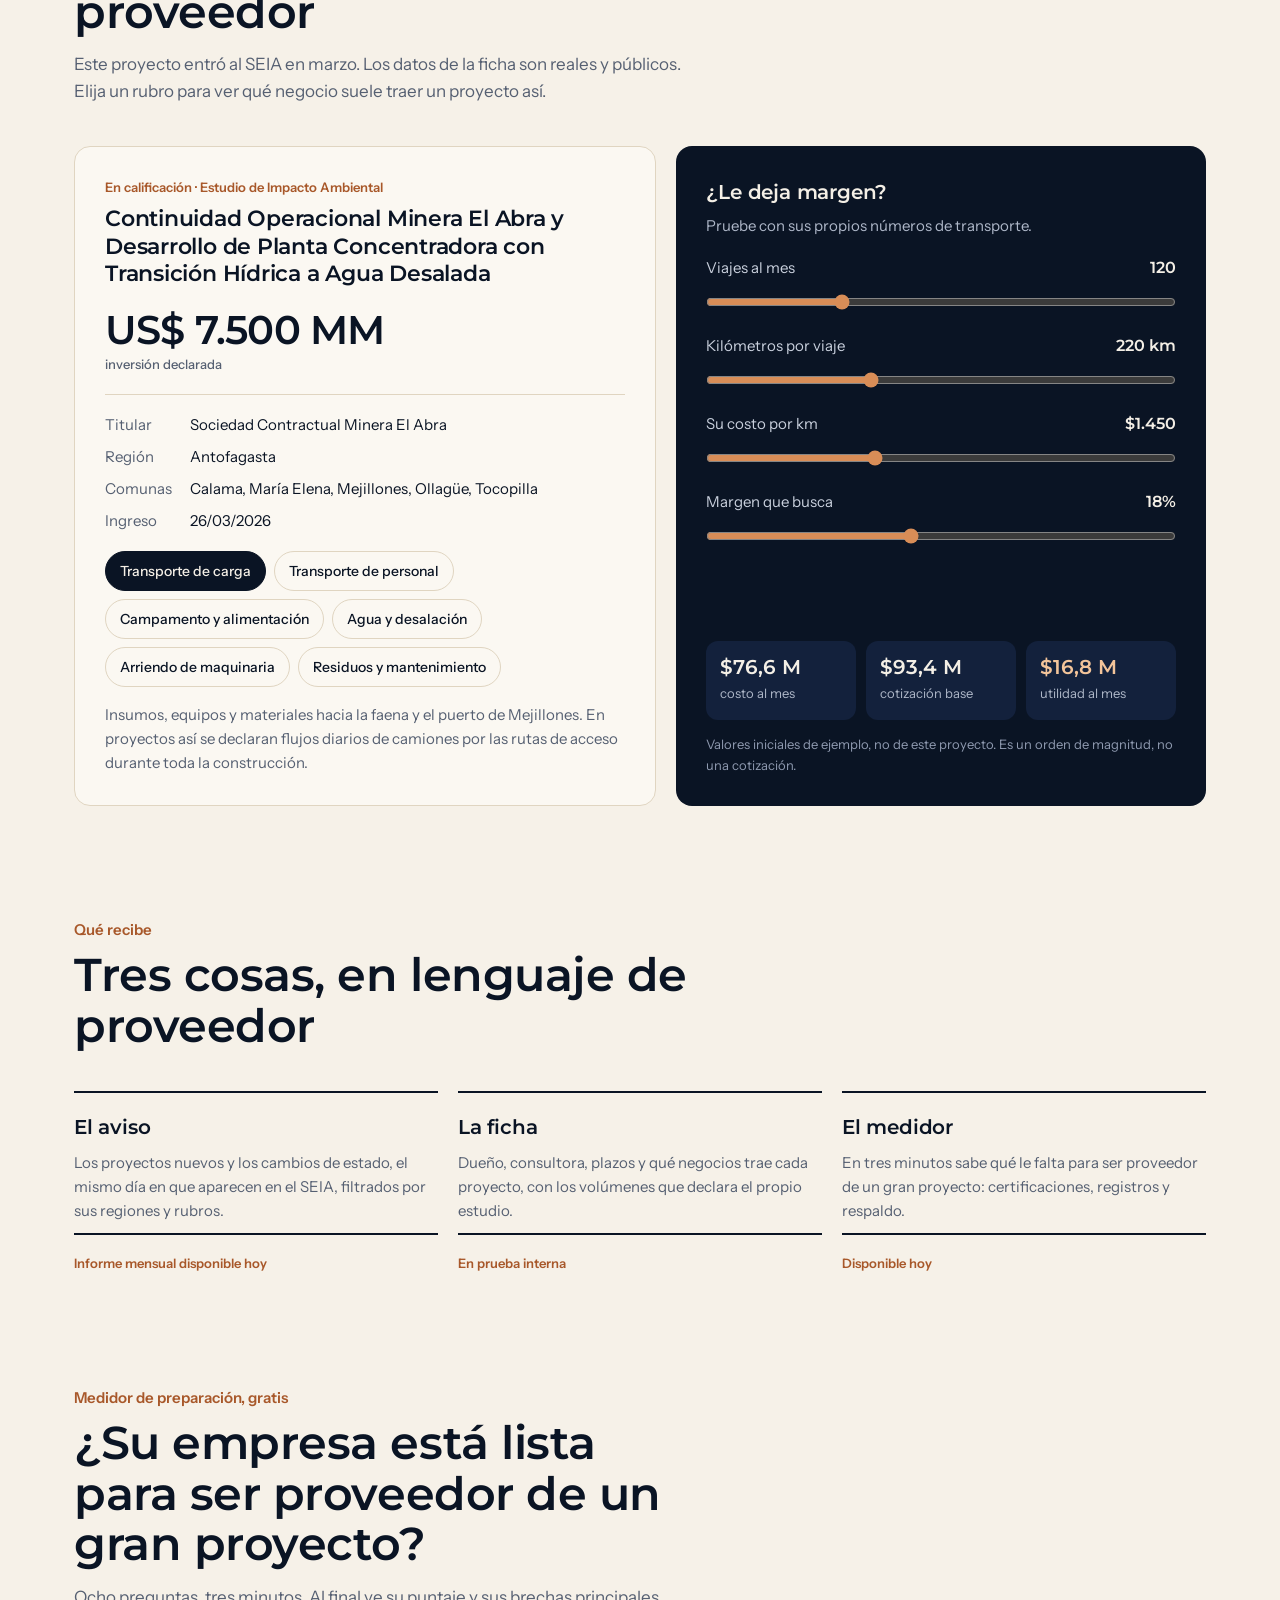
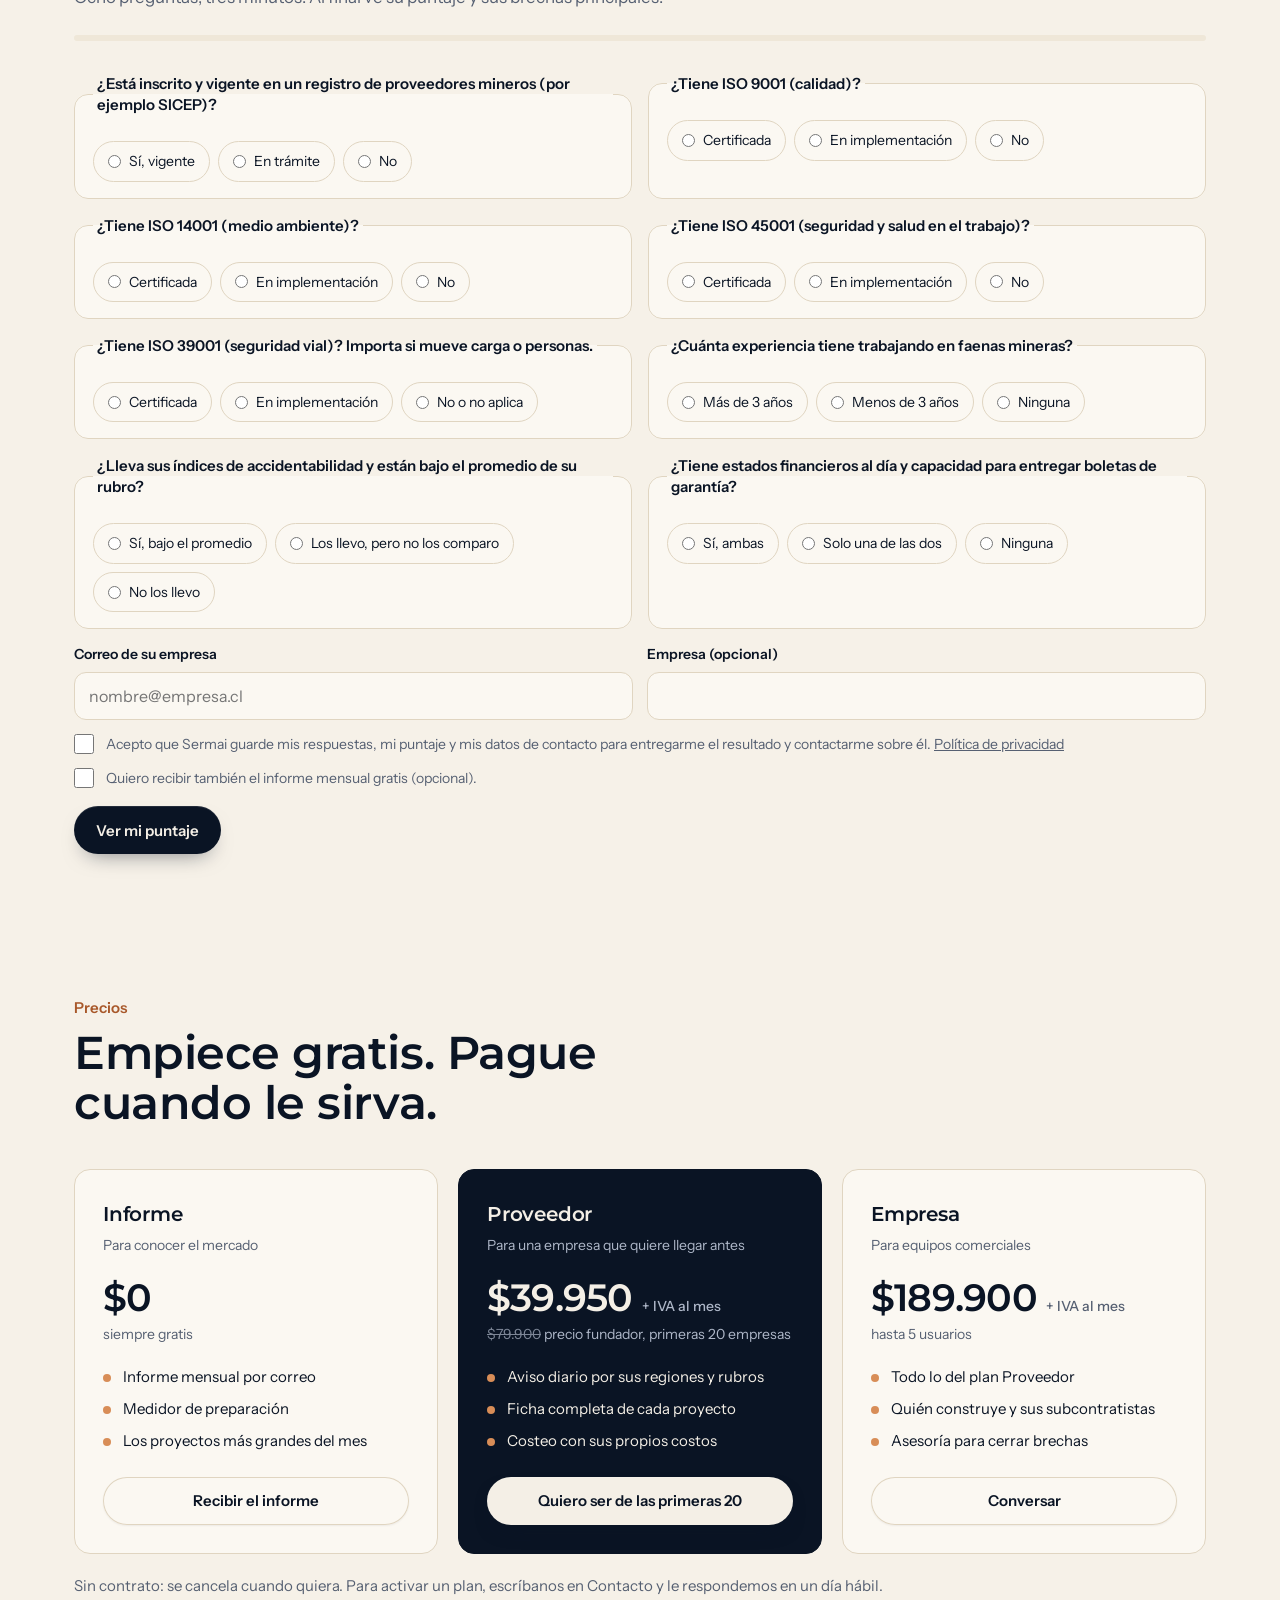
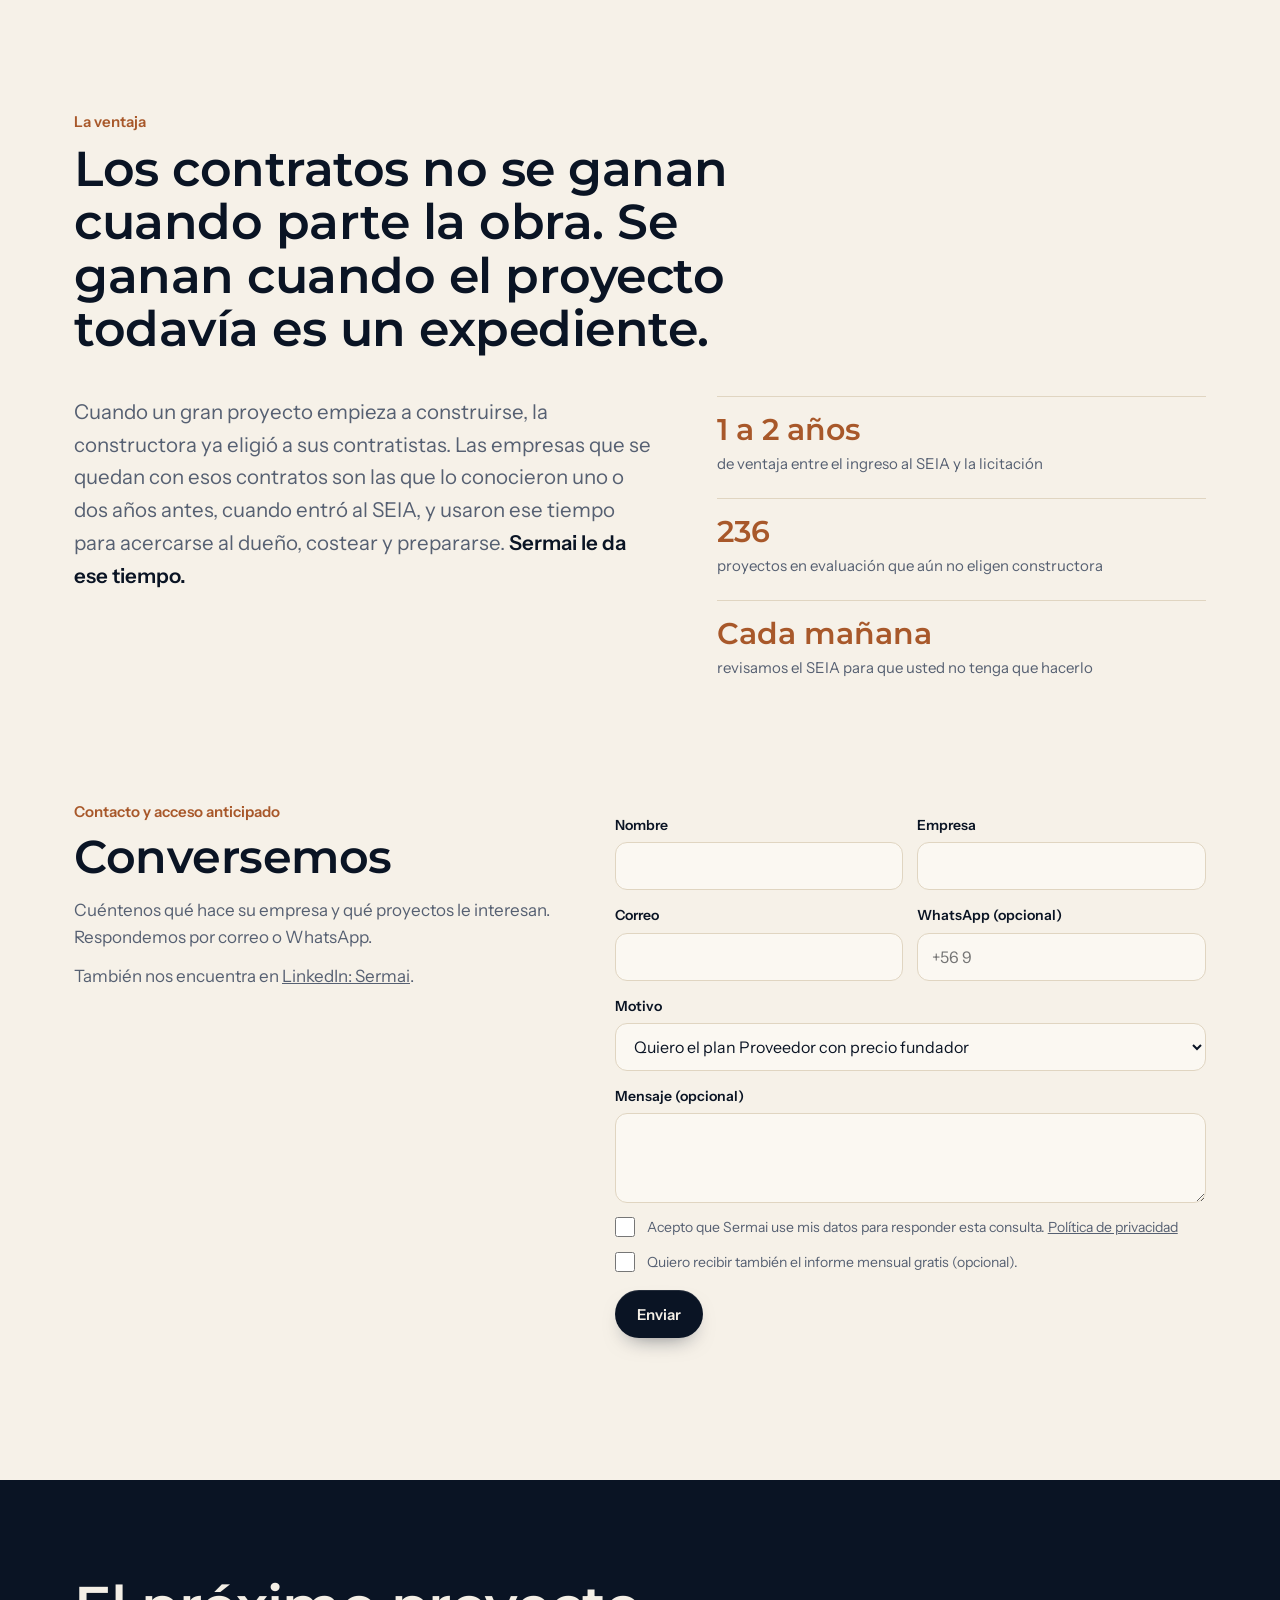
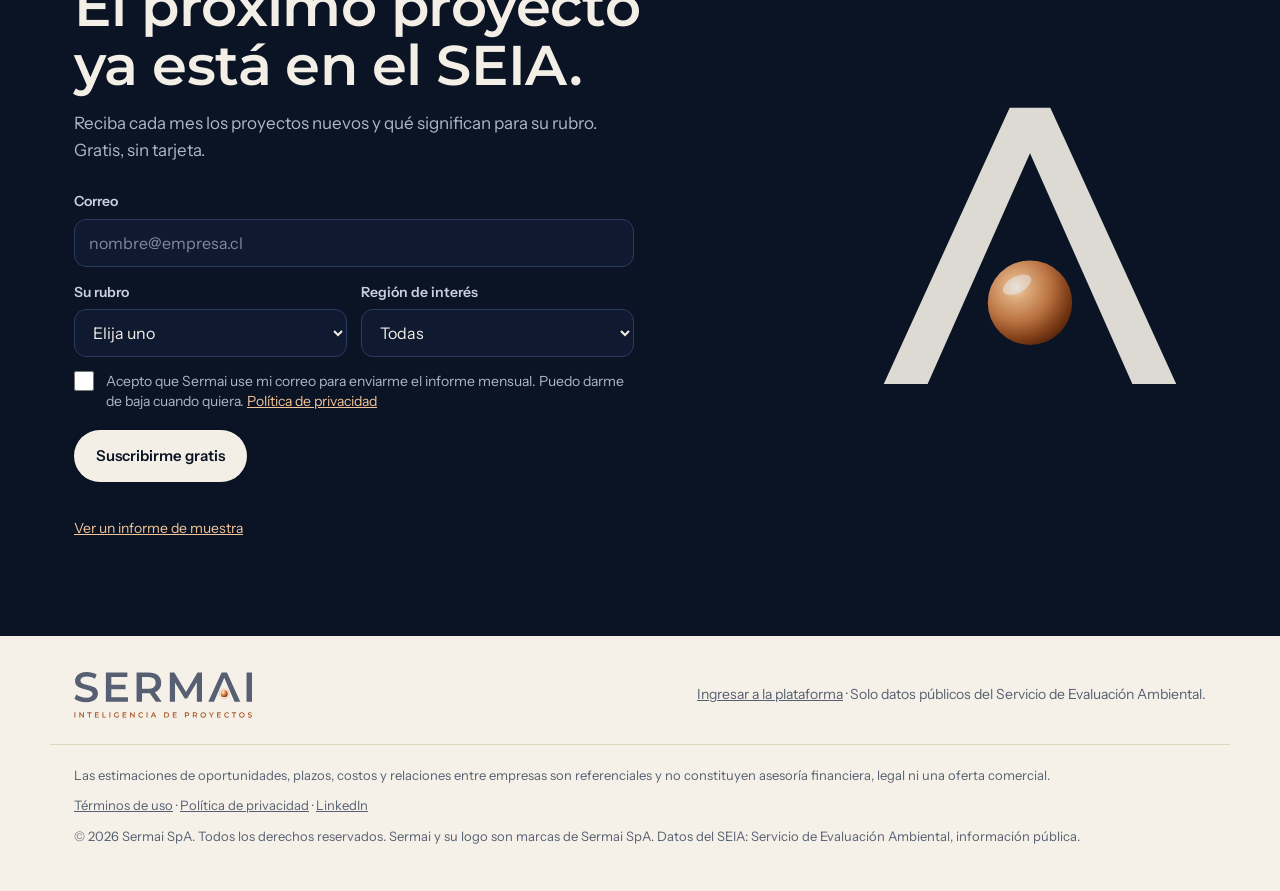
==== commit ffeec642: "Arreglos de la revisión del 27-nov: menú, medidor, pausa del video, LinkedIn, página de error y arch" ====
--- a/index.html
+++ b/index.html
@@ -1,4 +1,4 @@
-<!doctype html><html lang="es"><head><meta charset="utf-8"><meta name="viewport" content="width=device-width,initial-scale=1"><title>Sermai · Radar de Proyectos</title><meta name="description" content="Los grandes proyectos de Chile, antes de que se liciten. Sermai revisa cada día el SEIA y le dice qué proyectos vienen y qué negocios traen para su rubro."><link rel="icon" type="image/png" sizes="32x32" href="icono-sermai-a-32.png"><link rel="icon" type="image/svg+xml" href="icono-sermai-a.svg"><link rel="apple-touch-icon" sizes="180x180" href="icono-sermai-a-180.png"><meta name="theme-color" content="#f6f1e8"><meta name="robots" content="index, follow, noai, noimageai"><link rel="canonical" href="https://sermai.cl/"><meta property="og:type" content="website"><meta property="og:locale" content="es_CL"><meta property="og:site_name" content="Sermai"><meta property="og:title" content="Sermai: los grandes proyectos de Chile, antes de que se liciten"><meta property="og:description" content="Los proyectos que entran al SEIA, traducidos a negocios para proveedores y contratistas. Informe mensual gratis."><meta property="og:url" content="https://sermai.cl/"><meta property="og:image" content="https://sermai.cl/og.png"><meta property="og:image:width" content="1200"><meta property="og:image:height" content="630"><meta name="twitter:card" content="summary_large_image"><style>
+<!doctype html><html lang="es"><head><meta charset="utf-8"><meta name="viewport" content="width=device-width,initial-scale=1"><title>Sermai · Grandes proyectos de Chile para proveedores y contratistas</title><meta name="description" content="Los grandes proyectos de Chile, antes de que se liciten. Sermai revisa cada día el SEIA y le dice qué proyectos vienen y qué negocios traen para su rubro."><link rel="icon" type="image/png" sizes="32x32" href="icono-sermai-a-32.png"><link rel="icon" type="image/svg+xml" href="icono-sermai-a.svg"><link rel="apple-touch-icon" sizes="180x180" href="icono-sermai-a-180.png"><meta name="theme-color" content="#f6f1e8"><meta name="robots" content="index, follow, noai, noimageai"><link rel="canonical" href="https://sermai.cl/"><meta property="og:type" content="website"><meta property="og:locale" content="es_CL"><meta property="og:site_name" content="Sermai"><meta property="og:title" content="Sermai: los grandes proyectos de Chile, antes de que se liciten"><meta property="og:description" content="Los proyectos que entran al SEIA, traducidos a negocios para proveedores y contratistas. Informe mensual gratis."><meta property="og:url" content="https://sermai.cl/"><meta property="og:image" content="https://sermai.cl/og.png"><meta property="og:image:width" content="1200"><meta property="og:image:height" content="630"><meta name="twitter:card" content="summary_large_image"><script type="application/ld+json">{"@context":"https://schema.org","@type":"Organization","name":"Sermai","legalName":"Sermai SpA","url":"https://sermai.cl/","logo":"https://sermai.cl/icono-192.png","slogan":"Inteligencia de proyectos","description":"Sermai revisa cada día el SEIA y le dice a proveedores y contratistas qué proyectos de inversión vienen en Chile y qué negocios traen para su rubro.","areaServed":"CL","sameAs":["https://www.linkedin.com/company/sermai"]}</script><style>
 @font-face{font-family:Mont;src:url([data-uri]);font-weight:600;font-display:swap}
 @font-face{font-family:Inst;src:url([data-uri]);font-weight:400 700;font-display:swap}
 :root{--bg:#f6f1e8;--bg2:#efe7d8;--card:#fbf8f2;--ink:#0a1424;--mut:#566072;--ln:#e0d5c1;--cu:#a8582a;--cu2:#d88d57;--cuL:#f3c49a;--navy:#0a1424;--navy2:#13213c;--ivory:#f4efe6;--dot:#0a1424}
@@ -31,7 +31,10 @@
 .btn.p:hover::after{transform:translateX(110%)}
 .pl .dest .btn.p,.fin .btn.p{background:#f4efe6;color:#0a1424}
 .btn.s{background:var(--card);color:var(--ink);box-shadow:inset 0 0 0 1px var(--ln),0 1px 2px rgba(10,20,36,.06)}.btn.s:hover{box-shadow:inset 0 0 0 1px var(--cu2),0 6px 16px -10px rgba(168,88,42,.5);color:var(--cu);transform:translateY(-1px)}
-nav .btn{height:40px;padding:0 18px;font-size:14px}nav .btn.ing{margin-left:-14px}
+nav .btn{height:40px;padding:0 18px;font-size:14px;white-space:nowrap;flex:none}nav ul a{white-space:nowrap}
+@media (max-width:1200px){nav .wrap{gap:18px}nav ul{gap:16px;font-size:14px}}
+@media (max-width:1060px){nav ul{display:none}nav .wrap .btn.ing{margin-left:auto}}
+nav .btn.ing{margin-left:-14px}
 /* hero */
 .hero{padding:28px 0 20px;position:relative}
 .hero h1{font-size:clamp(30px,3.3vw,46px);line-height:1.1;max-width:22ch}
@@ -69,7 +72,8 @@
 .tip b{display:block;font:600 15px/1.3 Inst}.tip .t{font-size:13px;color:var(--mut);margin-top:3px}
 .tip .r{display:flex;justify-content:space-between;margin-top:10px;font-size:13px}.tip .r span:last-child{font-family:Mont;color:var(--cu);font-size:15px}
 .mapcap{display:flex;justify-content:space-between;gap:20px;font-size:14px;color:var(--mut);margin-top:16px}
-.video{margin:28px 0 0}.video video{display:block;width:100%;aspect-ratio:16/9;border-radius:20px;border:1px solid var(--ln);background:#0a1424;box-shadow:0 30px 60px -30px rgba(10,20,36,.5)}.video figcaption{font-size:14px;color:var(--mut);margin-top:10px}
+.video{margin:28px 0 0}.video video{display:block;width:100%;aspect-ratio:16/9;border-radius:20px;border:1px solid var(--ln);background:#0a1424;box-shadow:0 30px 60px -30px rgba(10,20,36,.5)}.vw{position:relative}.vbtn{position:absolute;right:12px;bottom:12px;height:44px;padding:0 16px;border-radius:999px;border:1px solid rgba(244,239,230,.45);background:rgba(10,20,36,.72);color:#f4efe6;font:600 14px Inst,sans-serif;cursor:pointer}.vbtn:hover{background:rgba(10,20,36,.9)}.video video{cursor:pointer}
+.video figcaption{font-size:14px;color:var(--mut);margin-top:10px}
 .mapcap i{display:inline-block;width:10px;height:10px;border-radius:50%;background:var(--cu2);margin-right:6px;vertical-align:-1px}
 .nums{display:grid;grid-template-columns:repeat(4,1fr);border-top:1px solid var(--ln);margin-top:40px}
 .nums div{padding:22px 20px 0 0}
@@ -167,6 +171,7 @@
 .med .op input{accent-color:#a8582a}
 .med .op label:has(input:checked){border-color:var(--cu2);background:#fbeee2;color:#6b3412}
 .avn{height:6px;background:var(--bg2);border-radius:6px;margin-top:24px;overflow:hidden}.avn i{display:block;height:100%;width:0;background:linear-gradient(90deg,var(--cu2),var(--cuL));transition:width .3s}
+.mres[hidden]{display:none}.med fieldset.falta{border-color:#b4442c;box-shadow:0 0 0 2px rgba(180,68,44,.18)}
 .mres{margin-top:24px;background:var(--navy);color:var(--ivory);border-radius:16px;padding:28px;display:grid;grid-template-columns:auto 1fr;gap:28px;align-items:center}
 .mres .pt{font:600 64px/1 Mont;color:var(--cuL)}.mres .pt small{display:block;font:500 13px Inst;color:#aeb7c8;margin-top:6px}
 .mres h3{font-size:22px}.mres p{color:#c9d0dd;margin-top:6px}.mres ul{margin:12px 0 0 18px;color:#c9d0dd;font-size:15px}.mres .note{color:#8f9ab0}
@@ -230,7 +235,7 @@
  <aside class="live" aria-live="polite"><div class="k"><span class="dotp"></span>En el radar ahora</div><div class="v" id="lv">Leyendo el SEIA…</div><div class="m" id="lm"></div></aside></div>
  <div class="mapa" id="mapa"><svg id="chile" role="img" aria-label="Mapa de Chile hecho de puntos; los puntos de cobre son los 45 proyectos de mayor inversión presentados al SEIA en los últimos 12 meses"></svg><div class="tip" id="tip" role="status"></div></div>
  <div class="mapcap"><span><i></i>Cada punto de cobre es un proyecto real. El tamaño indica la inversión. Pase el cursor o toque uno.</span><span>Chile de norte a sur. Fuente: SEIA, corte al 21/11/2026.</span></div>
- <figure class="video"><video id="vid" muted loop playsinline preload="none" poster="video/sermai-presentacion-portada.jpg" aria-label="Video de presentación de Sermai, 38 segundos, sin sonido"><source src="video/sermai-presentacion-web.mp4" type="video/mp4"></video><figcaption>Sermai en 38 segundos: del expediente ambiental al contrato.</figcaption></figure>
+ <figure class="video"><div class="vw"><video id="vid" muted loop playsinline preload="none" poster="video/sermai-presentacion-portada.jpg" aria-label="Video de presentación de Sermai, 38 segundos, sin sonido"><source src="video/sermai-presentacion-web.mp4" type="video/mp4"></video><button type="button" class="vbtn" id="vbtn" hidden>Pausar video</button></div><figcaption>Sermai en 38 segundos: del expediente ambiental al contrato.</figcaption></figure>
  <div class="nums"><div><b data-n="374">0</b><span>proyectos presentados al SEIA en 12 meses</span></div><div><b data-n="236">0</b><span>siguen en evaluación y aún no eligen constructora</span></div><div><b data-n="43894" data-p="US$ " data-s=" MM">0</b><span>suman los 45 más grandes del mapa</span></div><div><b>8:40</b><span>hora de la revisión diaria, todos los días</span></div></div>
 </div></header>
 
@@ -306,7 +311,7 @@
   <div><h3>Empresa</h3><div class="q">Para equipos comerciales</div><div class="pr">$189.900 <small>+ IVA al mes</small></div><div class="was">hasta 5 usuarios</div>
    <ul><li>Todo lo del plan Proveedor</li><li>Quién construye y sus subcontratistas</li><li>Asesoría para cerrar brechas</li></ul><a class="btn s" href="#contacto" data-motivo="Quiero el plan Empresa">Conversar</a></div>
  </div>
- <p class="fund">Sin contrato: se cancela cuando quiera.</p>
+ <p class="fund">Sin contrato: se cancela cuando quiera. Para activar un plan, escríbanos en Contacto y le respondemos en un día hábil.</p>
 </div></section>
 
 <section class="s" id="ventaja"><div class="wrap">
@@ -319,7 +324,7 @@
 </div></section>
 
 <section class="s" id="contacto"><div class="wrap"><div class="ctc">
- <div><div class="eyebrow">Contacto y acceso anticipado</div><h2>Conversemos</h2><p class="intro">Cuéntenos qué hace su empresa y qué proyectos le interesan. Respondemos por correo o WhatsApp.</p></div>
+ <div><div class="eyebrow">Contacto y acceso anticipado</div><h2>Conversemos</h2><p class="intro">Cuéntenos qué hace su empresa y qué proyectos le interesan. Respondemos por correo o WhatsApp.</p><p class="intro" style="margin-top:12px">También nos encuentra en <a href="https://www.linkedin.com/company/sermai" target="_blank" rel="noopener">LinkedIn: Sermai</a>.</p></div>
  <form id="f-contacto" class="fx" novalidate>
   <div class="row2"><label for="k-nombre">Nombre<input id="k-nombre" name="nombre" required autocomplete="name"></label><label for="k-empresa">Empresa<input id="k-empresa" name="empresa" autocomplete="organization"></label></div>
   <div class="row2"><label for="k-email">Correo<input id="k-email" name="email" type="email" required autocomplete="email"></label><label for="k-fono">WhatsApp (opcional)<input id="k-fono" name="telefono" type="tel" autocomplete="tel" placeholder="+56 9"></label></div>
@@ -340,7 +345,7 @@
 </div></section>
 </main>
 <footer><div class="wrap"><svg class="logo" xmlns="http://www.w3.org/2000/svg" viewBox="25 -10 4243 1094" role="img" aria-label="Sermai"><defs><radialGradient id="fts" gradientUnits="userSpaceOnUse" cx="3572.8" cy="475.5" r="118.9"><stop offset="0" stop-color="#fff0dc"/><stop offset=".18" stop-color="#f6bd88"/><stop offset=".55" stop-color="#cf7f47"/><stop offset=".85" stop-color="#8f4518"/><stop offset="1" stop-color="#6a2d0b"/></radialGradient></defs><path d="M311 710Q229 710 154 686.5Q79 663 35 626L80 525Q122 558 184 580Q246 602 311 602Q366 602 400 590Q434 578 450 557.5Q466 537 466 511Q466 479 443 459.5Q420 440 383.5 428.5Q347 417 302.5 407Q258 397 213.5 383.5Q169 370 132.5 348.5Q96 327 73 291Q50 255 50 199Q50 142 80.5 94.5Q111 47 173.5 18.5Q236 -10 332 -10Q395 -10 457 6Q519 22 565 52L524 153Q477 125 427 111.5Q377 98 331 98Q277 98 243.5 111Q210 124 194.5 145Q179 166 179 193Q179 225 201.5 244.5Q224 264 260.5 275Q297 286 342 296.5Q387 307 431.5 320Q476 333 512.5 354Q549 375 571.5 411Q594 447 594 502Q594 558 563.5 605.5Q533 653 470 681.5Q407 710 311 710ZM783 700V0H1294V109H913V591H1308V700ZM903 398V291H1251V398ZM1513 700V0H1800Q1940 0 2019.5 66Q2099 132 2099 249Q2099 326 2063 381.5Q2027 437 1960.5 466.5Q1894 496 1801 496H1585L1643 437V700ZM1971 700 1794 446H1933L2111 700ZM1643 451 1585 389H1795Q1881 389 1924.5 352Q1968 315 1968 249Q1968 182 1924.5 146Q1881 110 1795 110H1585L1643 46ZM2304 700V0H2411L2717 511H2661L2962 0H3069L3070 700H2947L2946 193H2972L2716 620H2658L2398 193H2428V700ZM4128 700V0H4258V700Z" fill="currentColor"/><path d="M3220,700 L3535,0 L3663,0 L3979,700 L3843,700 L3599,128 L3354,700 Z" fill="currentColor"/><circle cx="3599" cy="505" r="116" fill="none" stroke="#d88d57" stroke-width="9" opacity=".5" class="ring"/><circle cx="3599" cy="505" r="116" fill="none" stroke="#d88d57" stroke-width="9" opacity=".5" class="ring r2"/><circle cx="3599" cy="505" r="82" fill="url(#fts)"/><ellipse cx="3574.4" cy="470.6" rx="29.5" ry="16.4" fill="#fff" opacity=".55" transform="rotate(-28 3574.4 470.6)"/><path transform="translate(18.4 950.0) scale(0.1770)" d="M94 700V0H224V700ZM753 700V0H860L1299 539H1246V0H1375V700H1268L829 161H882V700ZM2045 700V110H1813V0H2407V110H2175V700ZM2845 700V0H3356V109H2975V591H3370V700ZM2965 398V291H3313V398ZM3855 700V0H3985V590H4351V700ZM4794 700V0H4924V700ZM5780 710Q5698 710 5629.5 683.5Q5561 657 5510 608.5Q5459 560 5431 494Q5403 428 5403 350Q5403 272 5431 206Q5459 140 5510.5 91.5Q5562 43 5631 16.5Q5700 -10 5782 -10Q5871 -10 5942.5 19Q6014 48 6063 104L5981 184Q5940 143 5892.5 123.5Q5845 104 5788 104Q5733 104 5686 122Q5639 140 5605 173Q5571 206 5552.5 251Q5534 296 5534 350Q5534 403 5552.5 448Q5571 493 5605 526.5Q5639 560 5685 578Q5731 596 5787 596Q5839 596 5887.5 579.5Q5936 563 5980 524L6054 621Q5999 665 5926.5 687.5Q5854 710 5780 710ZM6054 621 5931 604V342H6054ZM6565 700V0H7076V109H6695V591H7090V700ZM6685 398V291H7033V398ZM7575 700V0H7682L8121 539H8068V0H8197V700H8090L7651 161H7704V700ZM9049 710Q8969 710 8900.5 683.5Q8832 657 8781.5 608.5Q8731 560 8703 494Q8675 428 8675 350Q8675 272 8703 206Q8731 140 8782 91.5Q8833 43 8901 16.5Q8969 -10 9050 -10Q9136 -10 9207 19.5Q9278 49 9327 107L9243 186Q9205 145 9158 124.5Q9111 104 9056 104Q9001 104 8955.5 122Q8910 140 8876.5 173Q8843 206 8824.5 251Q8806 296 8806 350Q8806 404 8824.5 449Q8843 494 8876.5 527Q8910 560 8955.5 578Q9001 596 9056 596Q9111 596 9158 575.5Q9205 555 9243 513L9327 593Q9278 650 9207 680Q9136 710 9049 710ZM9783 700V0H9913V700ZM10343 700 10658 0H10786L11102 700H10966L10695 69H10747L10477 700ZM10488 538 10523 436H10901L10936 538ZM12147 700V0H12453Q12567 0 12653 44Q12739 88 12787 166Q12835 244 12835 350Q12835 455 12787 533.5Q12739 612 12653 656Q12567 700 12453 700ZM12277 590H12447Q12525 590 12583 560Q12641 530 12672.5 476Q12704 422 12704 350Q12704 277 12672.5 223.5Q12641 170 12583 140Q12525 110 12447 110H12277ZM13313 700V0H13824V109H13443V591H13838V700ZM13433 398V291H13781V398ZM14939 700V0H15227Q15320 0 15386.5 30Q15453 60 15489 116Q15525 172 15525 249Q15525 326 15489 382Q15453 438 15386.5 468Q15320 498 15227 498H15011L15069 437V700ZM15069 451 15011 388H15221Q15307 388 15350.5 351.5Q15394 315 15394 249Q15394 182 15350.5 146Q15307 110 15221 110H15011L15069 46ZM16005 700V0H16292Q16432 0 16511.5 66Q16591 132 16591 249Q16591 326 16555 381.5Q16519 437 16452.5 466.5Q16386 496 16293 496H16077L16135 437V700ZM16463 700 16286 446H16425L16603 700ZM16135 451 16077 389H16287Q16373 389 16416.5 352Q16460 315 16460 249Q16460 182 16416.5 146Q16373 110 16287 110H16077L16135 46ZM17404 710Q17322 710 17253 683Q17184 656 17133 607.5Q17082 559 17054 493.5Q17026 428 17026 350Q17026 272 17054 206.5Q17082 141 17133 92.5Q17184 44 17253 17Q17322 -10 17403 -10Q17485 -10 17553.5 17Q17622 44 17673 92.5Q17724 141 17752 206.5Q17780 272 17780 350Q17780 428 17752 494Q17724 560 17673 608Q17622 656 17553.5 683Q17485 710 17404 710ZM17403 596Q17456 596 17501 578Q17546 560 17579 526.5Q17612 493 17630.5 448.5Q17649 404 17649 350Q17649 296 17630.5 251.5Q17612 207 17579 173.5Q17546 140 17501 122Q17456 104 17403 104Q17350 104 17305.5 122Q17261 140 17227.5 173.5Q17194 207 17175.5 251.5Q17157 296 17157 350Q17157 403 17175.5 448Q17194 493 17227 526.5Q17260 560 17305 578Q17350 596 17403 596ZM18430 700V423L18459 503L18155 0H18294L18538 405H18460L18706 0H18834L18530 503L18560 423V700ZM19259 700V0H19770V109H19389V591H19784V700ZM19379 398V291H19727V398ZM20593 710Q20513 710 20444.5 683.5Q20376 657 20325.5 608.5Q20275 560 20247 494Q20219 428 20219 350Q20219 272 20247 206Q20275 140 20326 91.5Q20377 43 20445 16.5Q20513 -10 20594 -10Q20680 -10 20751 19.5Q20822 49 20871 107L20787 186Q20749 145 20702 124.5Q20655 104 20600 104Q20545 104 20499.5 122Q20454 140 20420.5 173Q20387 206 20368.5 251Q20350 296 20350 350Q20350 404 20368.5 449Q20387 494 20420.5 527Q20454 560 20499.5 578Q20545 596 20600 596Q20655 596 20702 575.5Q20749 555 20787 513L20871 593Q20822 650 20751 680Q20680 710 20593 710ZM21469 700V110H21237V0H21831V110H21599V700ZM22597 710Q22515 710 22446 683Q22377 656 22326 607.5Q22275 559 22247 493.5Q22219 428 22219 350Q22219 272 22247 206.5Q22275 141 22326 92.5Q22377 44 22446 17Q22515 -10 22596 -10Q22678 -10 22746.5 17Q22815 44 22866 92.5Q22917 141 22945 206.5Q22973 272 22973 350Q22973 428 22945 494Q22917 560 22866 608Q22815 656 22746.5 683Q22678 710 22597 710ZM22596 596Q22649 596 22694 578Q22739 560 22772 526.5Q22805 493 22823.5 448.5Q22842 404 22842 350Q22842 296 22823.5 251.5Q22805 207 22772 173.5Q22739 140 22694 122Q22649 104 22596 104Q22543 104 22498.5 122Q22454 140 22420.5 173.5Q22387 207 22368.5 251.5Q22350 296 22350 350Q22350 403 22368.5 448Q22387 493 22420 526.5Q22453 560 22498 578Q22543 596 22596 596ZM23668 710Q23586 710 23511 686.5Q23436 663 23392 626L23437 525Q23479 558 23541 580Q23603 602 23668 602Q23723 602 23757 590Q23791 578 23807 557.5Q23823 537 23823 511Q23823 479 23800 459.5Q23777 440 23740.5 428.5Q23704 417 23659.5 407Q23615 397 23570.5 383.5Q23526 370 23489.5 348.5Q23453 327 23430 291Q23407 255 23407 199Q23407 142 23437.5 94.5Q23468 47 23530.5 18.5Q23593 -10 23689 -10Q23752 -10 23814 6Q23876 22 23922 52L23881 153Q23834 125 23784 111.5Q23734 98 23688 98Q23634 98 23600.5 111Q23567 124 23551.5 145Q23536 166 23536 193Q23536 225 23558.5 244.5Q23581 264 23617.5 275Q23654 286 23699 296.5Q23744 307 23788.5 320Q23833 333 23869.5 354Q23906 375 23928.5 411Q23951 447 23951 502Q23951 558 23920.5 605.5Q23890 653 23827 681.5Q23764 710 23668 710Z" fill="var(--cu)"/></svg><span><a href="ingresar/">Ingresar a la plataforma</a> · Solo datos públicos del Servicio de Evaluación Ambiental.</span></div><div class="wrap legal"><p>Las estimaciones de oportunidades, plazos, costos y relaciones entre empresas son referenciales y no constituyen asesoría financiera, legal ni una oferta comercial.</p>
-  <p><a href="/terminos/">Términos de uso</a> · <a href="/privacidad/">Política de privacidad</a></p><p>© 2026 Sermai SpA. Todos los derechos reservados. Sermai y su logo son marcas de Sermai SpA. Datos del SEIA: Servicio de Evaluación Ambiental, información pública.</p></div></footer>
+  <p><a href="/terminos/">Términos de uso</a> · <a href="/privacidad/">Política de privacidad</a> · <a href="https://www.linkedin.com/company/sermai" target="_blank" rel="noopener">LinkedIn</a></p><p>© 2026 Sermai SpA. Todos los derechos reservados. Sermai y su logo son marcas de Sermai SpA. Datos del SEIA: Servicio de Evaluación Ambiental, información pública.</p></div></footer>
 <script>
 const T=[{"n": "Continuidad Operacional Minera El Abra y Desarrollo de Planta Concentradora con Transición Hídrica a Agua Desalada", "t": "Sociedad Contractual Minera El Abra", "r": "Antofagasta", "i": 7500.0, "f": "26/03/2026", "e": "En calificación", "u": "Minería", "k": "EIA"}, {"n": "Nueva Planta Concentradora, obras eléctricas, actualización movimiento mina e implementación de obras complementarias en Minera Escondida", "t": "Minera Escondida Limitada", "r": "Antofagasta", "i": 5150.0, "f": "18/03/2026", "e": "En calificación", "u": "Minería", "k": "DIA"}, {"n": "Proyecto Acuario - Producción de Amoniaco Verde", "t": "IB Decarb Dos Alfa SpA", "r": "Magallanes", "i": 4700.0, "f": "22/07/2026", "e": "En calificación", "u": "Química", "k": "EIA"}, {"n": "Modificación de la Operación Actual, Proyecto TED: Transición Hacia Extracción Directa de Litio", "t": "Albemarle Limitada", "r": "Antofagasta", "i": 3100.0, "f": "01/04/2026", "e": "En calificación", "u": "Minería", "k": "EIA"}, {"n": "Continuidad Operacional y Desarrollo Minero Futuro en el Salar de Atacama", "t": "Nova Andino Litio SpA", "r": "Antofagasta", "i": 3000.0, "f": "10/07/2026", "e": "En calificación", "u": "Minería", "k": "EIA"}, {"n": "Proyecto Minero Lobo Marte", "t": "Compañía Minera Mantos de Oro", "r": "Atacama", "i": 1500.0, "f": "10/04/2026", "e": "En calificación", "u": "Minería", "k": "EIA"}, {"n": "Extensión operacional de la Faena Minera Cerro Colorado, con ampliación de instalaciones y nuevo sistema de suministro hídrico", "t": "Compañía Minera Cerro Colorado Ltda.", "r": "Tarapacá", "i": 1500.0, "f": "08/07/2026", "e": "En calificación", "u": "Minería", "k": "EIA"}, {"n": "Continuidad del Proceso de Lixiviación y Adecuaciones al Proyecto Minero División Radomiro Tomic", "t": "Codelco Chile, División Radomiro Tomic", "r": "Antofagasta", "i": 1300.0, "f": "20/01/2026", "e": "En calificación", "u": "Minería", "k": "EIA"}, {"n": "Complejo Tecnológico NorQuim para la Producción y Almacenamiento de Metanol", "t": "NorQuim SpA", "r": "Antofagasta", "i": 1200.0, "f": "02/04/2026", "e": "En calificación", "u": "Química", "k": "EIA"}, {"n": "Complejo tecnológico NorQuim para Carbonato de Sodio, Cloruro de Calcio, Soda Cáustica, Ácido Clorhídrico y Cal", "t": "NorQuim SpA", "r": "Antofagasta", "i": 900.0, "f": "06/05/2026", "e": "En calificación", "u": "Química", "k": "EIA"}, {"n": "Central de Almacenamiento de Energía Renovable por Bombeo Atacama", "t": "Central Bombeo Atacama SpA", "r": "Atacama", "i": 900.0, "f": "17/07/2026", "e": "En calificación", "u": "Agua", "k": "EIA"}, {"n": "Parque Eólico Trumao", "t": "wpd Trumao SpA", "r": "Los Lagos", "i": 700.0, "f": "29/12/2025", "e": "En calificación", "u": "Energía", "k": "EIA"}, {"n": "Perforación y Fracturación Hidráulica de Pozos de Hidrocarburos en el Bloque Dorado - Riquelme y Manzano", "t": "Empresa Nacional del Petróleo - Magallanes", "r": "Magallanes", "i": 690.0, "f": "03/08/2026", "e": "En calificación", "u": "Minería", "k": "DIA"}, {"n": "Parque Eólico Mirador del Sur", "t": "Mirador del Sur SpA", "r": "Los Lagos", "i": 650.0, "f": "30/12/2025", "e": "En calificación", "u": "Energía", "k": "EIA"}, {"n": "Parque Eólico Tulipanes", "t": "Parque Eólico Tulipanes SpA", "r": "Interregional", "i": 625.0, "f": "06/01/2026", "e": "En calificación", "u": "Energía", "k": "EIA"}, {"n": "Delva Subestación, Transmisión y Almacenamiento", "t": "Delva Transmisión BESS SpA", "r": "Atacama", "i": 600.0, "f": "11/02/2026", "e": "En calificación", "u": "Transmisión", "k": "DIA"}, {"n": "Parque Fotovoltaico Antofagasta 1", "t": "Solar Antofagasta SpA", "r": "Antofagasta", "i": 593.0, "f": "03/09/2026", "e": "En calificación", "u": "Energía", "k": "DIA"}, {"n": "Parque Fotovoltaico Elena 2", "t": "GR Cabo de Hornos SpA", "r": "Antofagasta", "i": 577.0, "f": "04/02/2026", "e": "Aprobado", "u": "Energía", "k": "DIA"}, {"n": "Mejoramiento Ruta 68: Santiago - Peaje Lo Prado", "t": "Sociedad Concesionaria Ruta 68 a la Costa S.A.", "r": "Metropolitana", "i": 570.0, "f": "06/11/2026", "e": "En calificación", "u": "Transporte", "k": "EIA"}, {"n": "Parque Fotovoltaico Pampa del Desierto", "t": "GR Flor de Loto SpA", "r": "Antofagasta", "i": 520.0, "f": "04/11/2026", "e": "En calificación", "u": "Energía", "k": "DIA"}, {"n": "Parque Eólico Las Lilas", "t": "Parque Eólico Las Lilas SpA", "r": "Interregional", "i": 510.0, "f": "10/04/2026", "e": "En calificación", "u": "Energía", "k": "DIA"}, {"n": "Parque Fotovoltaico Ckoirama Solar", "t": "CI GMF II La Negra ProjectCo SpA", "r": "Antofagasta", "i": 500.0, "f": "24/12/2025", "e": "Aprobado", "u": "Energía", "k": "DIA"}, {"n": "Mejoras y aumento de capacidad para la continuidad operacional de la Faena Minera de cobre Mantos Blancos", "t": "Mantos Copper S.A.", "r": "Antofagasta", "i": 500.0, "f": "26/06/2026", "e": "En calificación", "u": "Minería", "k": "EIA"}, {"n": "BESS Lo Prado", "t": "Lader Energy Chile SpA", "r": "Metropolitana", "i": 443.0, "f": "23/12/2025", "e": "Aprobado", "u": "Transmisión", "k": "DIA"}, {"n": "Modificación Terminal GNL Quintero: Planta Desalinizadora Aguas El Bato y Extensión Emisario Agua de Mar", "t": "GNL Quintero S.A.", "r": "Valparaíso", "i": 400.0, "f": "08/07/2026", "e": "En calificación", "u": "Agua", "k": "EIA"}, {"n": "Av. Costanera Ribera Sur del Río Biobío en San Pedro de la Paz", "t": "Ministerio de Obras Públicas", "r": "Biobío", "i": 398.6, "f": "13/07/2026", "e": "En calificación", "u": "Transporte", "k": "EIA"}, {"n": "Mejoramiento y Ampliación Ruta 5 Sur entre el Acceso Sur al By Pass Rancagua y Paso Superior Los Lingues", "t": "Autopistas del Maipo", "r": "O'Higgins", "i": 398.5, "f": "20/04/2026", "e": "En calificación", "u": "Transporte", "k": "DIA"}, {"n": "Desaladora Multipropósito - La Serena", "t": "Desaladora La Serena SpA", "r": "Coquimbo", "i": 370.0, "f": "25/08/2026", "e": "En calificación", "u": "Agua", "k": "EIA"}, {"n": "Modificación de extracción de estéril rajo Rosario, nueva cantera Ujina y ajustes en bombeo de relaves, Faena Cordillera Collahuasi", "t": "Compañía Minera Doña Inés de Collahuasi SCM", "r": "Tarapacá", "i": 345.0, "f": "19/06/2026", "e": "En calificación", "u": "Minería", "k": "DIA"}, {"n": "Modificación del Depósito de Relaves Spence por Optimización e Implementación de Cambios Tecnológicos", "t": "Minera Spence S.A.", "r": "Antofagasta", "i": 318.0, "f": "19/08/2026", "e": "En calificación", "u": "Minería", "k": "DIA"}, {"n": "Nuevo Establecimiento Penitenciario de Copiapó", "t": "Sociedad Concesionaria Penitenciario de Copiapó S.A.", "r": "Atacama", "i": 308.6, "f": "21/08/2026", "e": "En calificación", "u": "Infraestructura", "k": "DIA"}, {"n": "Proyecto Desarrollo El Soldado (PDES): Extensión de vida útil de la operación", "t": "Anglo American Sur S.A.", "r": "Valparaíso", "i": 295.0, "f": "14/05/2026", "e": "En calificación", "u": "Minería", "k": "EIA"}, {"n": "Parque Eólico El Parrón", "t": "Inversiones Bosquemar SpA", "r": "Maule", "i": 280.0, "f": "27/02/2026", "e": "En calificación", "u": "Energía", "k": "EIA"}, {"n": "Parque Fotovoltaico El Retiro", "t": "Austriaenergy Chile Once SpA", "r": "Maule", "i": 272.0, "f": "21/11/2025", "e": "En calificación", "u": "Energía", "k": "DIA"}, {"n": "Sistema de Almacenamiento de Energía BESS y Línea de Transmisión - Imilac", "t": "FPG Imilac SpA", "r": "Antofagasta", "i": 270.0, "f": "11/12/2025", "e": "Aprobado", "u": "Transmisión", "k": "DIA"}, {"n": "Sistema de Almacenamiento BESS Las Bateas y Seccionamiento 220 kV", "t": "BESS Las Bateas SpA", "r": "Metropolitana", "i": 266.0, "f": "15/09/2026", "e": "En calificación", "u": "Transmisión", "k": "DIA"}, {"n": "Parque Fotovoltaico y Sistema BESS Chanqueahue", "t": "GR Las Chinchillas SpA", "r": "O'Higgins", "i": 227.0, "f": "23/02/2026", "e": "En calificación", "u": "Energía", "k": "EIA"}, {"n": "Modificación Planta Solar Fotovoltaica Tres Cruces", "t": "Sonnedix Chile Holding SpA", "r": "Atacama", "i": 204.6, "f": "02/03/2026", "e": "En calificación", "u": "Energía", "k": "DIA"}, {"n": "Regularización y Modificación Proyecto Conjunto Habitacional Vista Alegre", "t": "Inmobiliaria Geosal S.A.", "r": "Metropolitana", "i": 202.8, "f": "13/10/2026", "e": "En calificación", "u": "Infraestructura", "k": "DIA"}, {"n": "Parque Híbrido Eólico, Solar y Almacenamiento de Energía Las Quintas (PHLQ)", "t": "Plan 8 Energía Infinita Ltda.", "r": "Interregional", "i": 200.0, "f": "20/07/2026", "e": "En calificación", "u": "Energía", "k": "EIA"}, {"n": "Prospección Minera Catabela Noreste", "t": "Sierra Gorda S.C.M.", "r": "Antofagasta", "i": 200.0, "f": "22/10/2026", "e": "En calificación", "u": "Minería", "k": "DIA"}, {"n": "Parque Fotovoltaico Las Cardas Solar", "t": "Las Cardas Solar SpA", "r": "Coquimbo", "i": 200.0, "f": "18/11/2026", "e": "En admisión", "u": "Energía", "k": "EIA"}, {"n": "Sistema de Transmisión Lo Aguirre - Peralillo y Sistema de Almacenamiento de Energía (BESS)", "t": "EnAccess SpA", "r": "Metropolitana", "i": 190.0, "f": "30/10/2026", "e": "En calificación", "u": "Transmisión", "k": "EIA"}, {"n": "Ampliación Planta Faenadora Sopraval", "t": "Sopraval SpA", "r": "Valparaíso", "i": 160.0, "f": "06/03/2026", "e": "En calificación", "u": "Agua", "k": "DIA"}, {"n": "Incorporación Línea de Transmisión S/E Alfa Solar - S/E Kimal 2x220 kV", "t": "Pleiades S.A.", "r": "Antofagasta", "i": 160.0, "f": "12/11/2026", "e": "En calificación", "u": "Transmisión", "k": "DIA"}];
 const $=id=>document.getElementById(id);
@@ -413,8 +418,11 @@
 }
 start(false);
 // video: carga y reproduce solo cuando se ve
-(()=>{const v=$('vid');if(!v)return;if(RM){v.controls=true;return}
- new IntersectionObserver(es=>es.forEach(e=>{if(e.isIntersecting){if(v.preload!=='auto'){v.preload='auto'}v.play().catch(()=>{v.controls=true})}else v.pause()}),{threshold:.35}).observe(v)})();
+(()=>{const v=$('vid'),b=$('vbtn');if(!v)return;if(RM){v.controls=true;return}
+ let parado=false;const pinta=()=>{b.textContent=v.paused?'Reproducir video':'Pausar video'};
+ const cambia=()=>{if(v.paused){parado=false;v.play().catch(()=>{v.controls=true})}else{parado=true;v.pause()}};
+ b.hidden=false;b.addEventListener('click',cambia);v.addEventListener('click',()=>{if(!v.controls)cambia()});v.addEventListener('play',pinta);v.addEventListener('pause',pinta);pinta();
+ new IntersectionObserver(es=>es.forEach(e=>{if(e.isIntersecting){if(parado)return;if(v.preload!=='auto'){v.preload='auto'}v.play().catch(()=>{v.controls=true;b.hidden=true})}else v.pause()}),{threshold:.35}).observe(v)})();
 // "en el radar ahora": recorre los proyectos con un ping
 const TOPI=[...T.keys()].sort((a,b)=>T[b].i-T[a].i);let k=0;
 function tick(){const i=TOPI[k++%TOPI.length],p=T[i];$('lv').textContent=p.n;$('lm').textContent=`${p.r} · US$ ${p.i.toLocaleString('es-CL')} MM · ${p.e}`;
@@ -480,8 +488,12 @@
 async function guardar(fila){const r=await fetch(SUPA_URL+"/rest/v1/radar_contactos",{method:"POST",headers:{apikey:SUPA_KEY,Authorization:"Bearer "+SUPA_KEY,"Content-Type":"application/json",Prefer:"return=minimal"},body:JSON.stringify(fila)});if(!r.ok)throw new Error("http-"+r.status)}
 function aviso(el,ok,t){el.className="msg "+(ok?"ok":"err");el.textContent=t}
 const FALLO="No pudimos guardar sus datos en este momento. Inténtelo de nuevo en unos minutos.";
-function valido(form,out){if(form.checkValidity())return true;aviso(out,false,"Revise los campos: falta responder una pregunta, un correo válido o aceptar la casilla.");const m=form.querySelector(":invalid:not(fieldset)");if(m)m.focus();return false}
-function enviar(form,out,armar,fin){const tr=document.createElement("input");tr.name="sitio_web";tr.tabIndex=-1;tr.autocomplete="off";tr.setAttribute("aria-hidden","true");tr.style.cssText="position:absolute;left:-9999px;width:1px;height:1px;opacity:0";form.appendChild(tr);
+function valido(form,out){form.querySelectorAll("fieldset.falta").forEach(f=>f.classList.remove("falta"));if(form.checkValidity())return true;
+ const fs=[...form.querySelectorAll("fieldset")].find(f=>!f.querySelector("input:checked"));
+ if(fs){fs.classList.add("falta");aviso(out,false,"Falta responder: "+fs.querySelector("legend").textContent);const i=fs.querySelector("input");if(i){i.focus();fs.scrollIntoView({block:"center",behavior:RM?"auto":"smooth"})}return false}
+ const m=form.querySelector(":invalid:not(fieldset)");
+ aviso(out,false,!m?"Revise los campos.":m.type==="checkbox"?"Falta marcar la casilla de aceptación.":m.type==="email"?"Revise el correo: falta o no está bien escrito.":"Falta completar un campo obligatorio.");if(m)m.focus();return false}
+function enviar(form,out,armar,fin){form.addEventListener("change",e=>{const f=e.target.closest&&e.target.closest("fieldset.falta");if(f)f.classList.remove("falta")});const tr=document.createElement("input");tr.name="sitio_web";tr.tabIndex=-1;tr.autocomplete="off";tr.setAttribute("aria-hidden","true");tr.style.cssText="position:absolute;left:-9999px;width:1px;height:1px;opacity:0";form.appendChild(tr);
  form.addEventListener("submit",async e=>{e.preventDefault();if(!valido(form,out))return;const bt=form.querySelector("button[type=submit]");bt.disabled=true;const fila=armar(new FormData(form));fila.consentimiento=true;fila.texto_version="2026-11-23";
   if(!REAL){fin(true,fila,true);bt.disabled=false;return}
   if(tr.value||performance.now()<4000){fin(true,fila);bt.disabled=false;return}
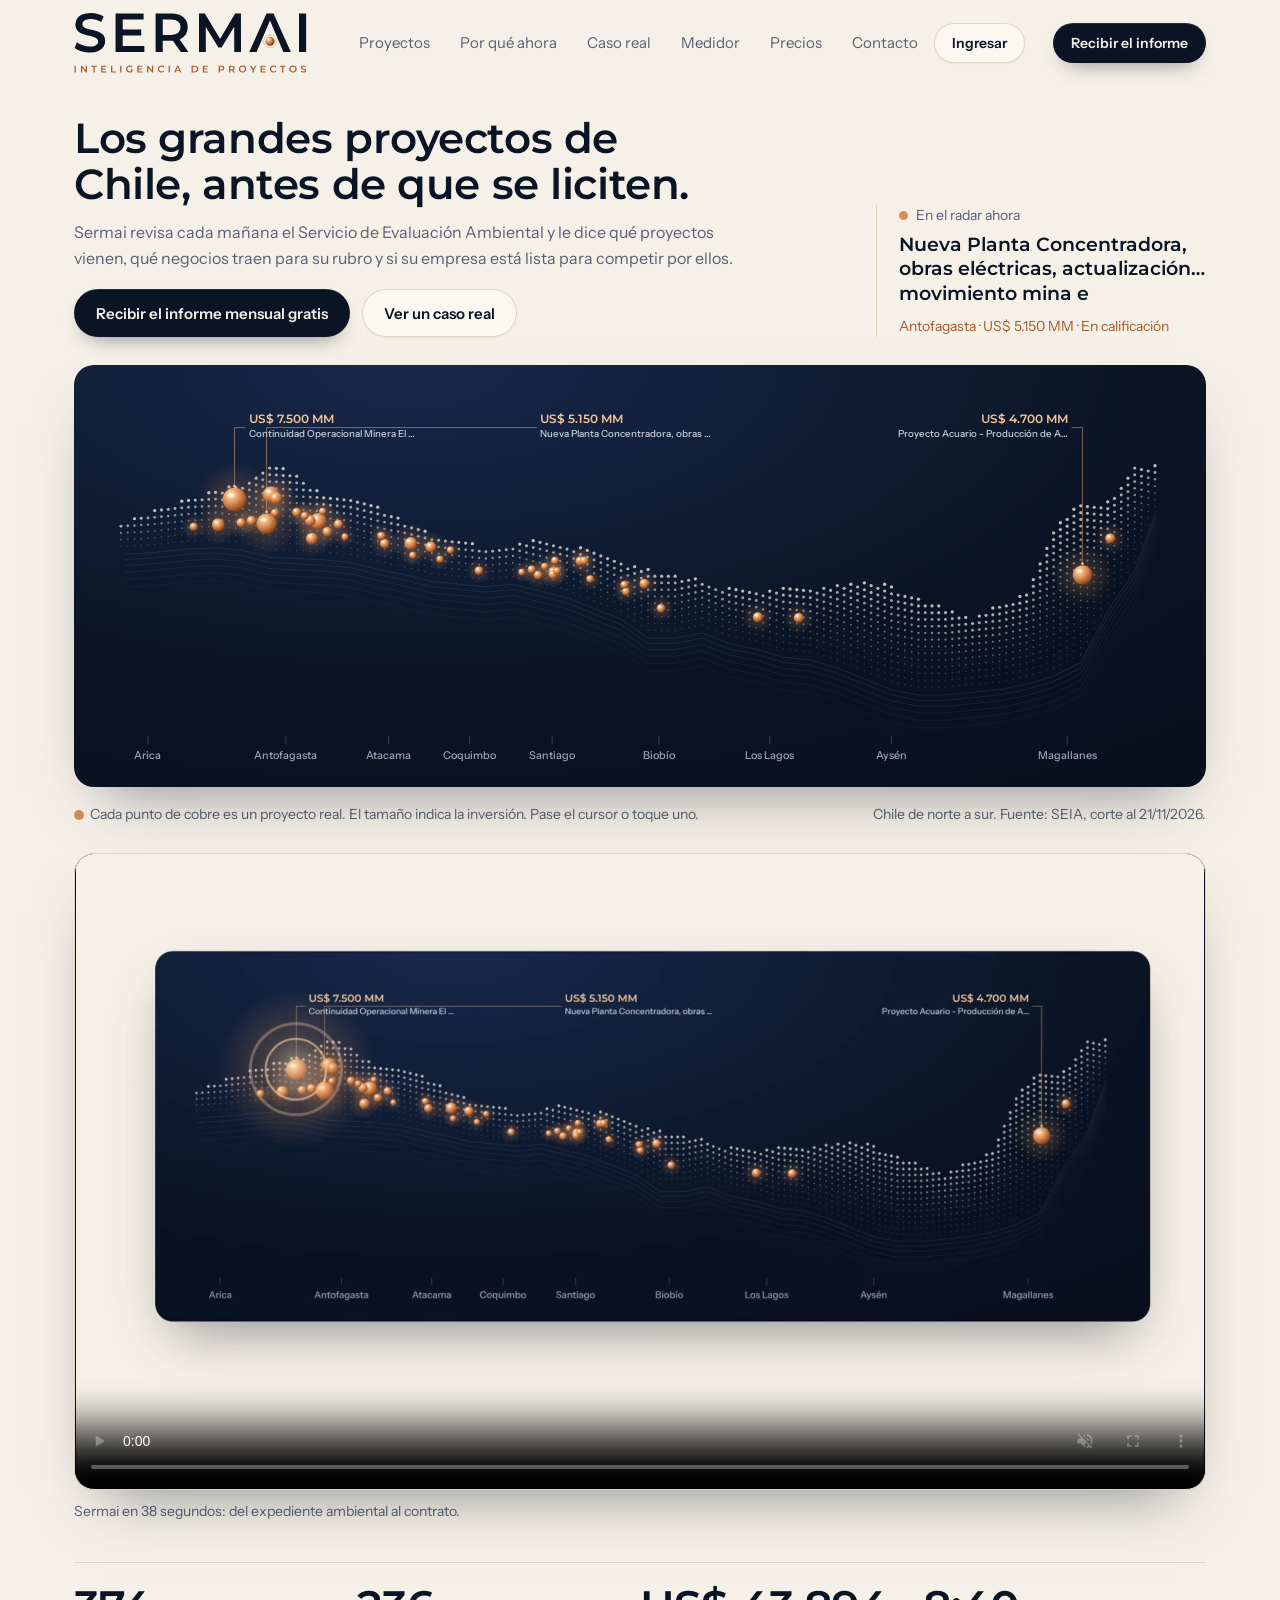
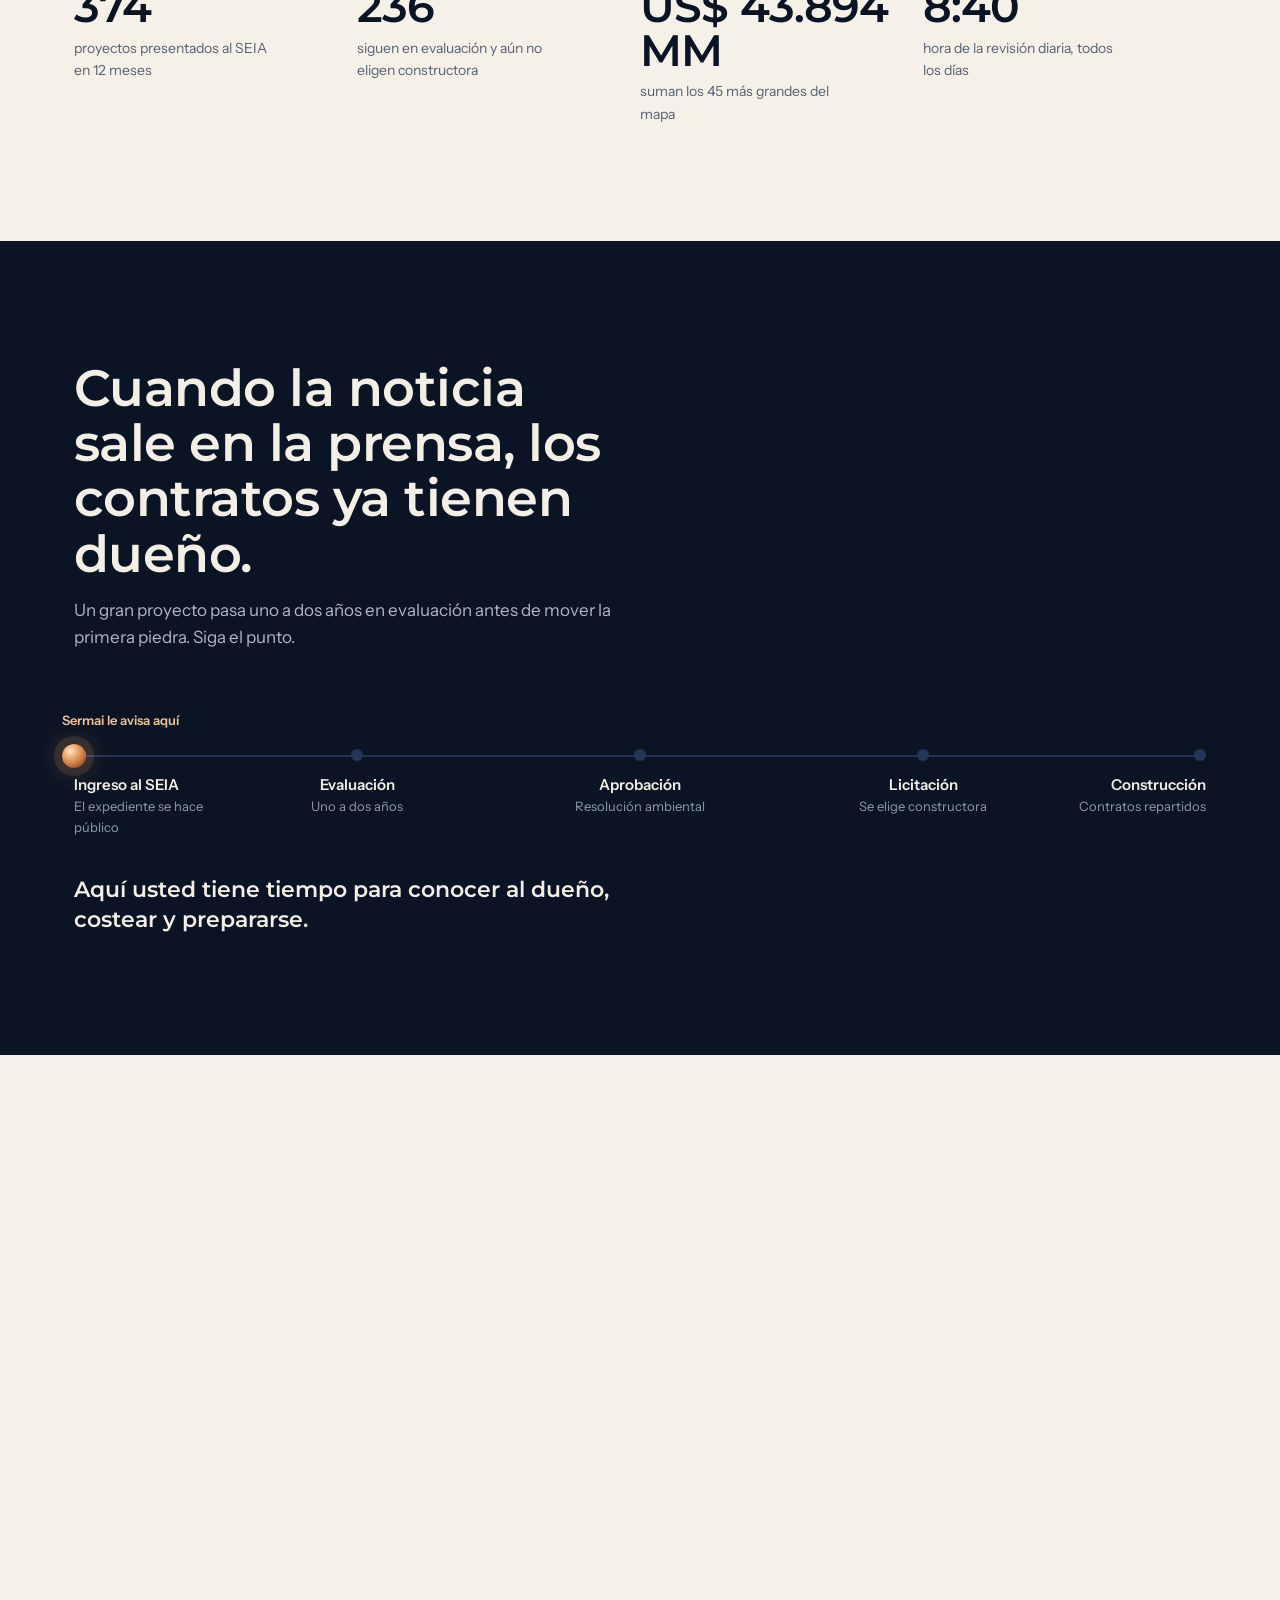
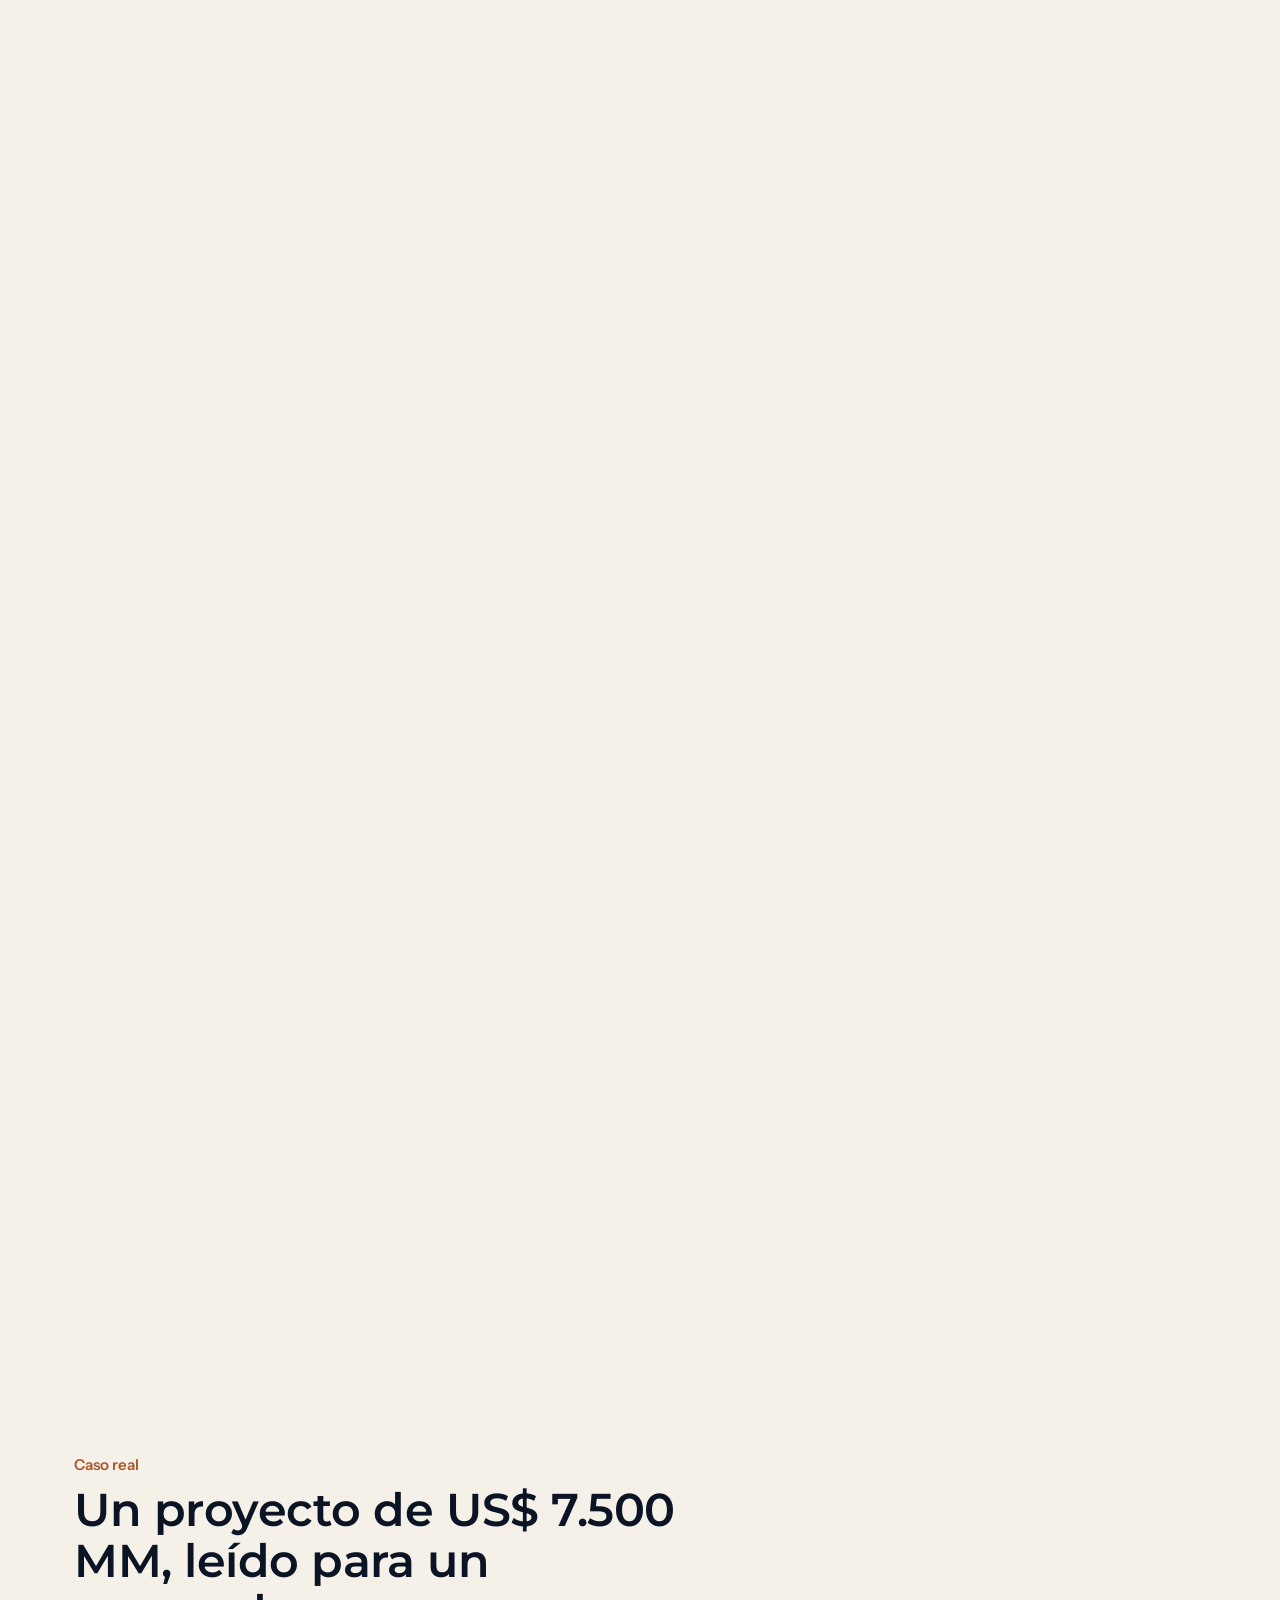
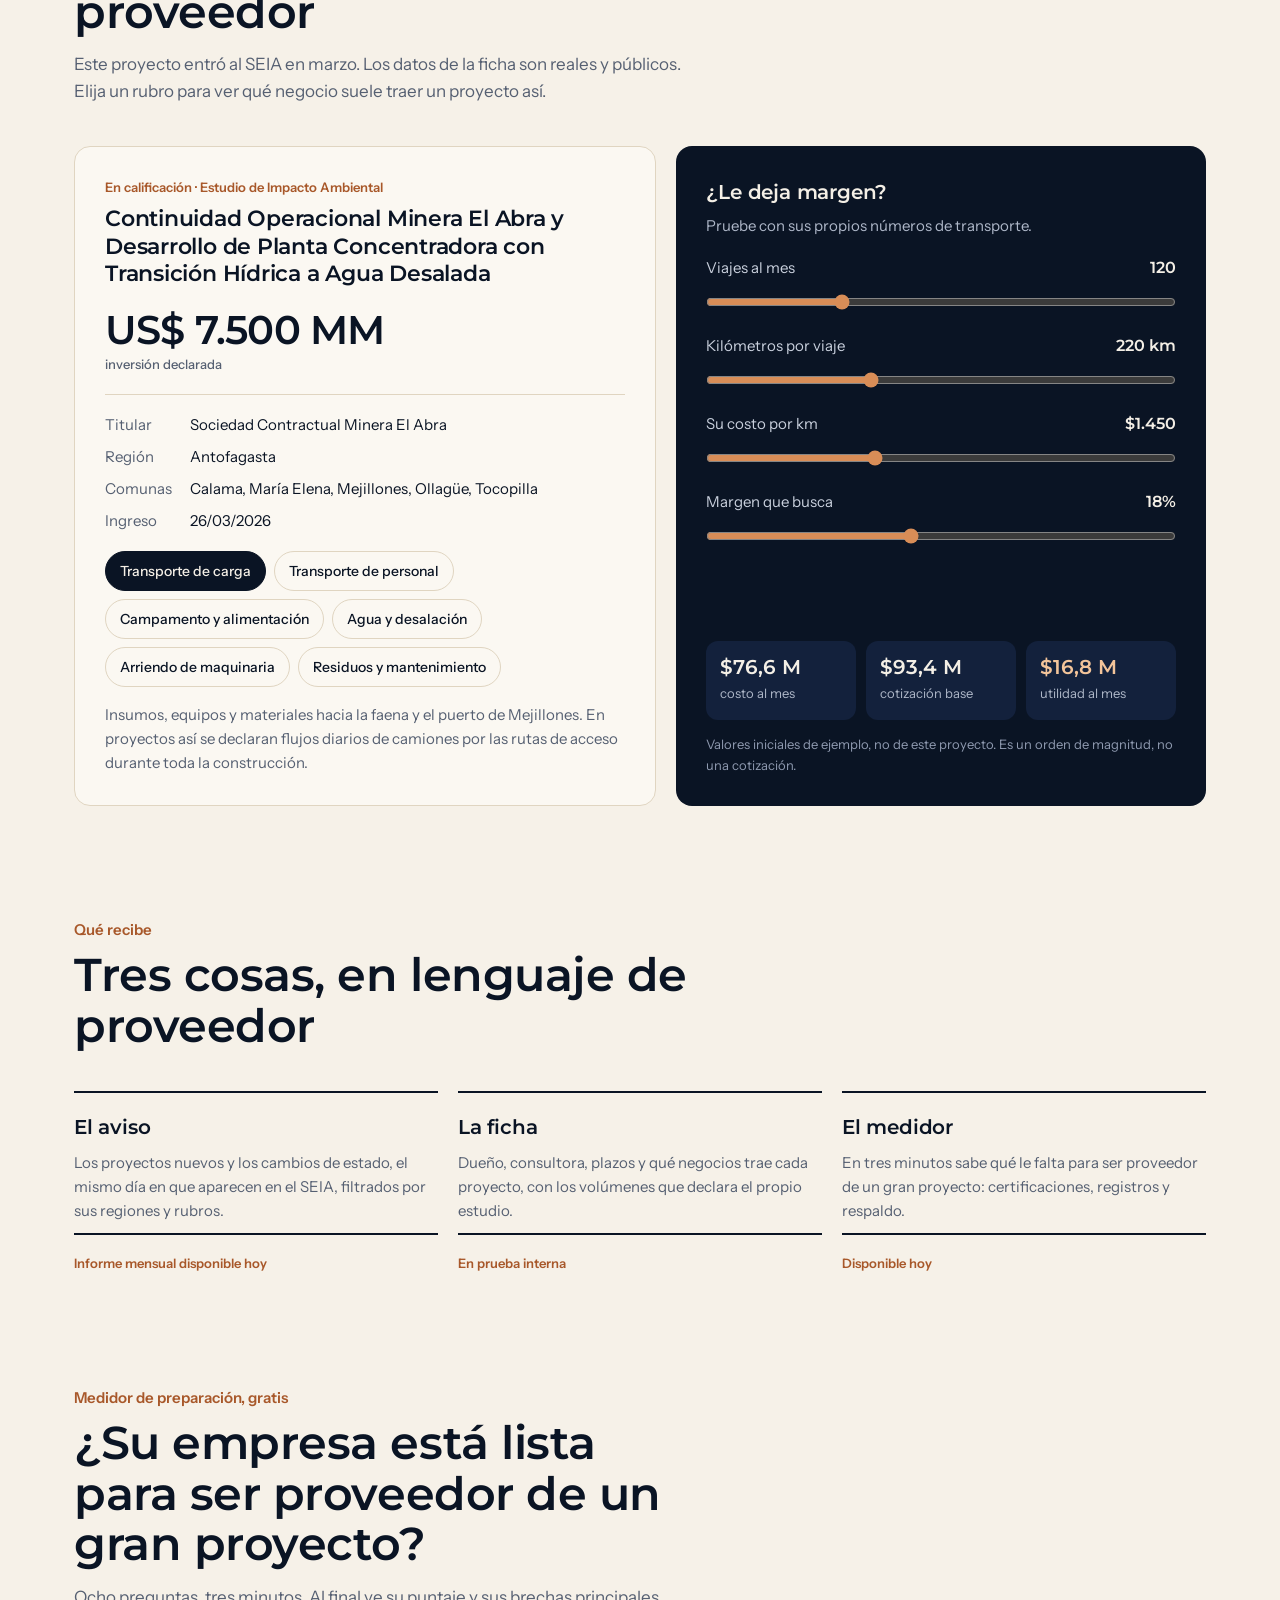
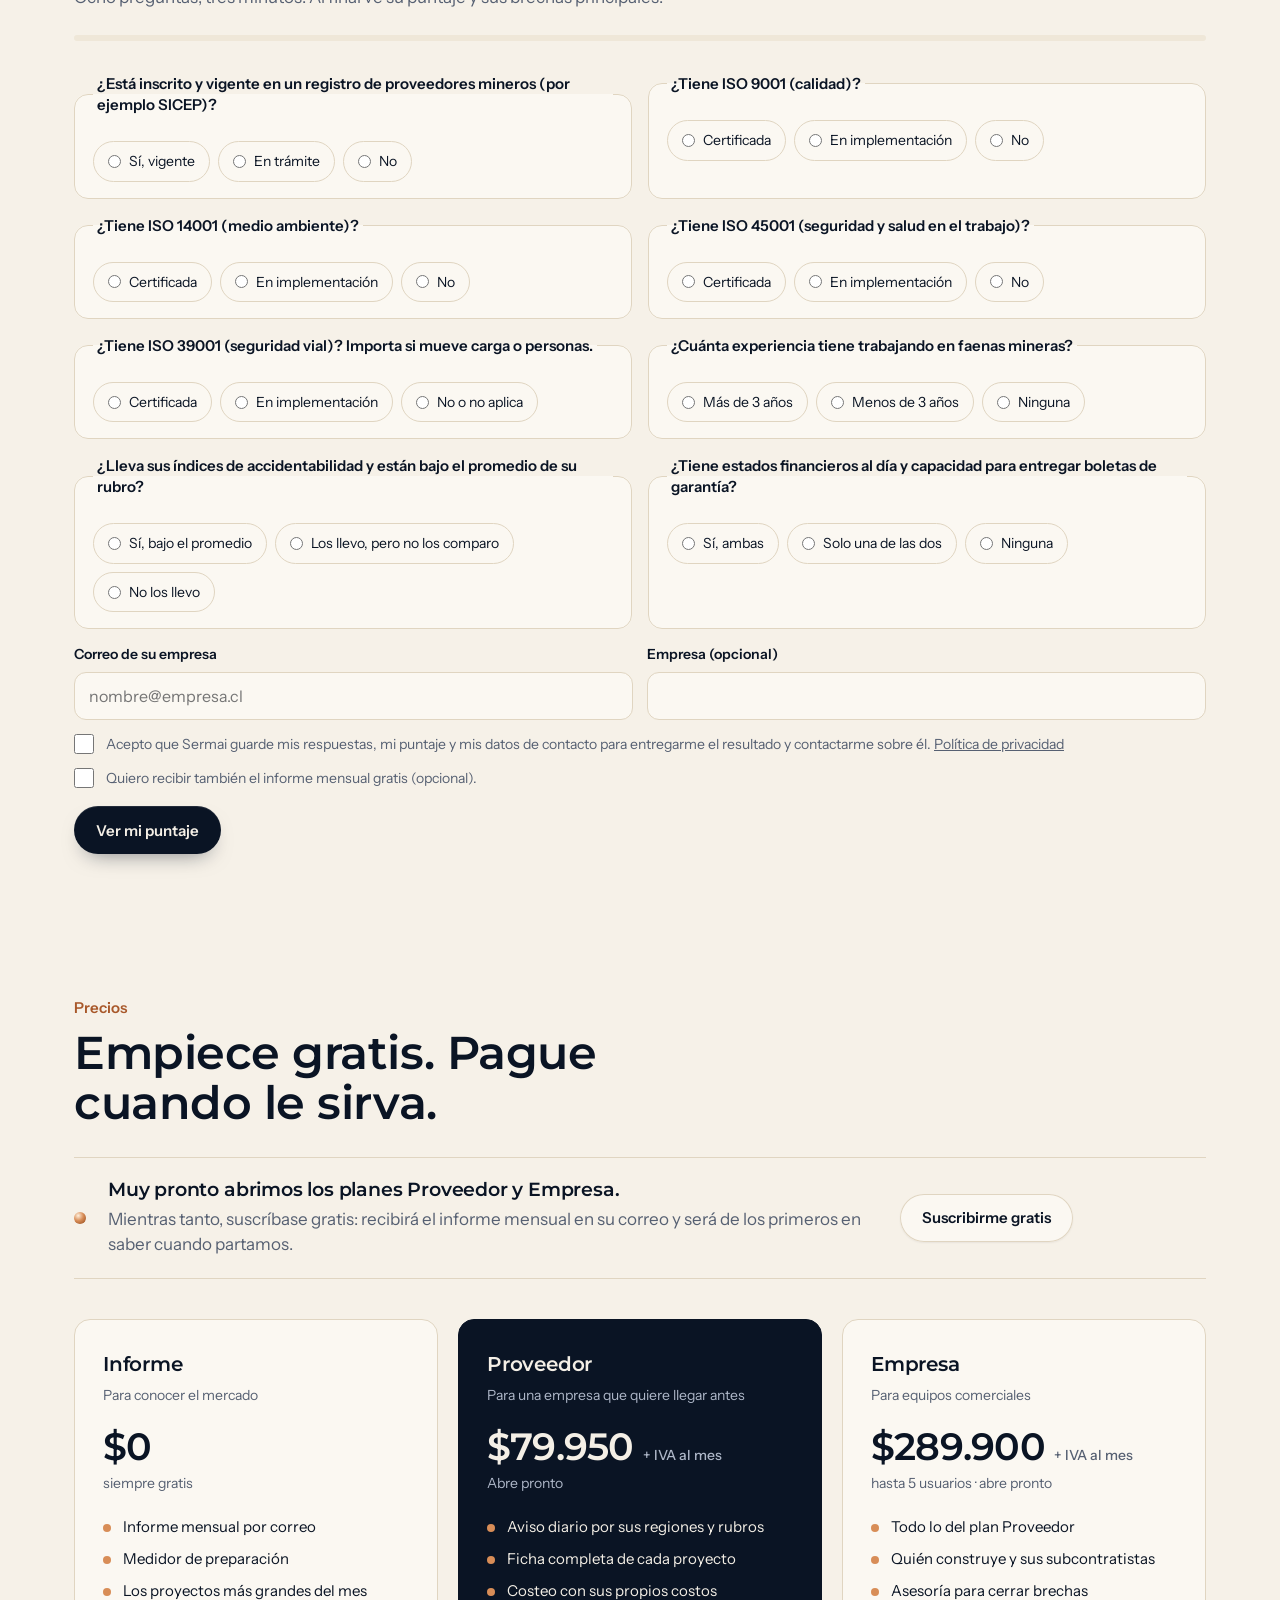
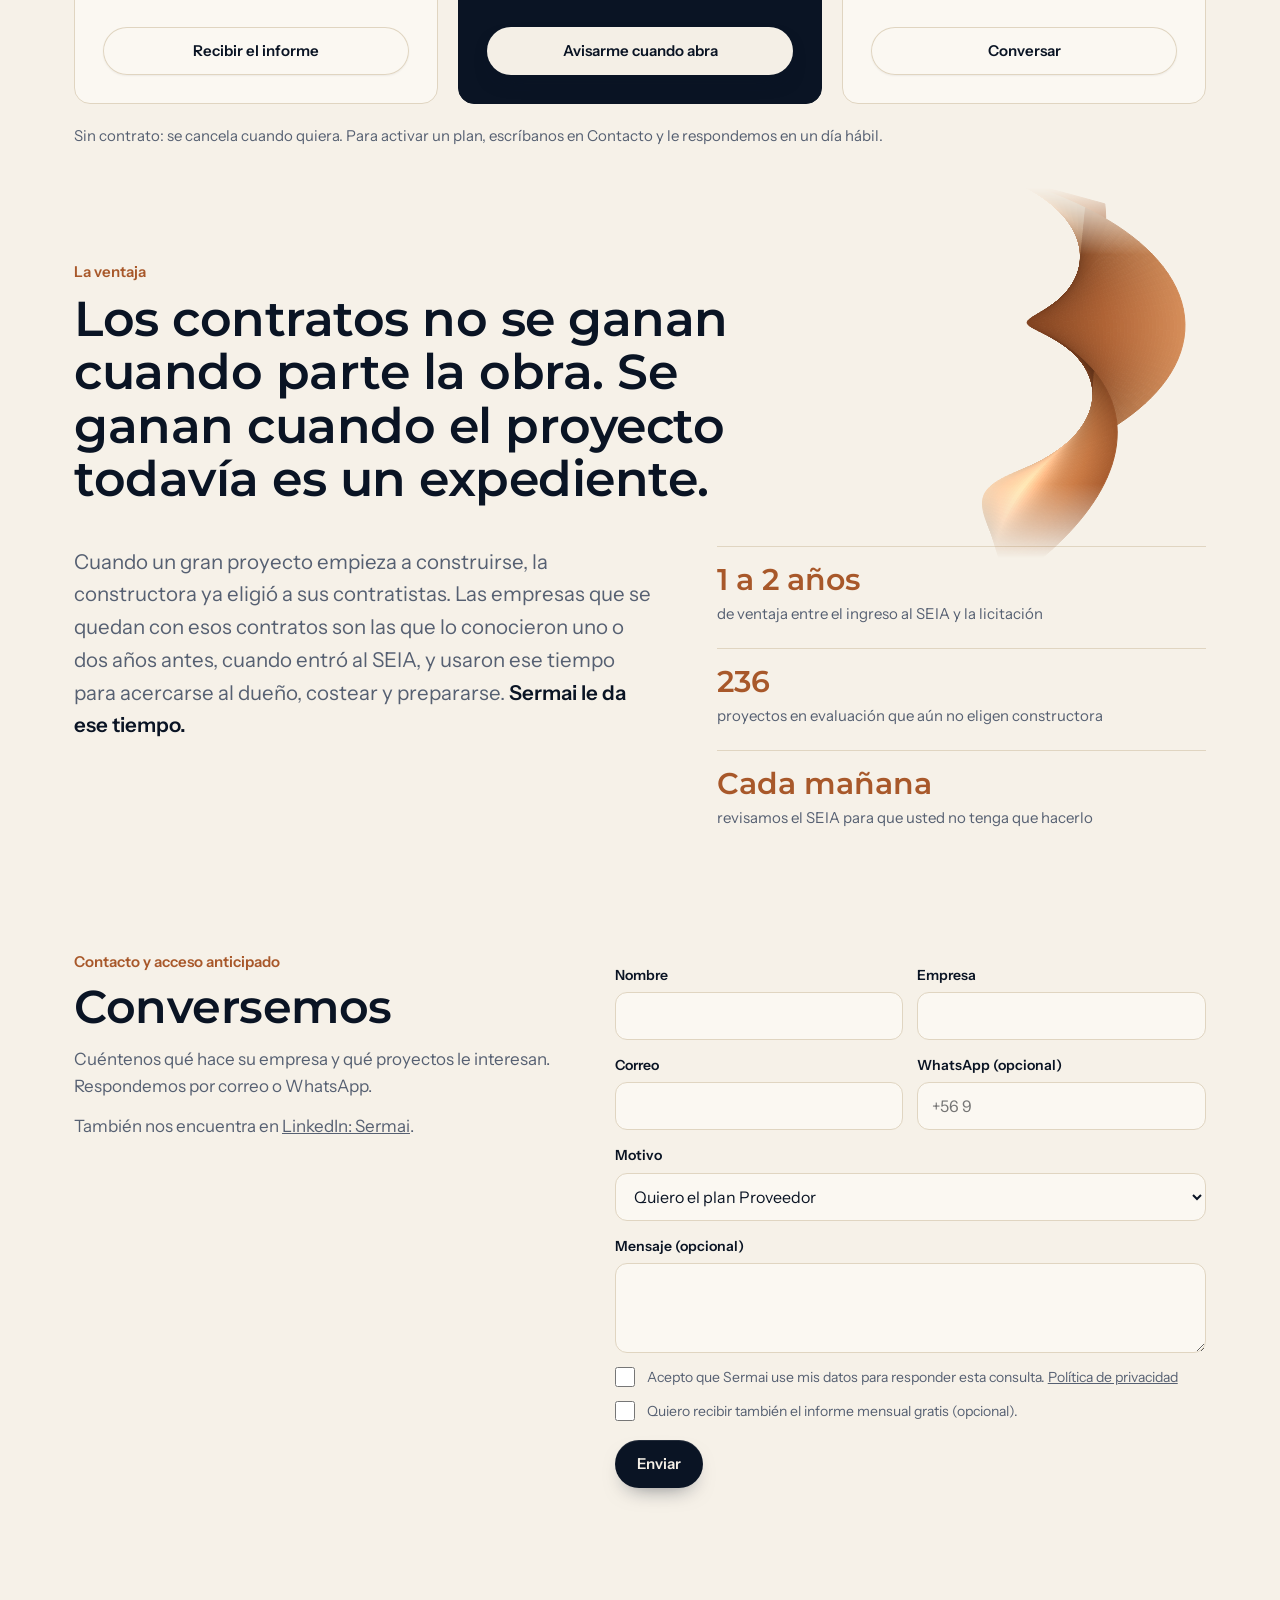
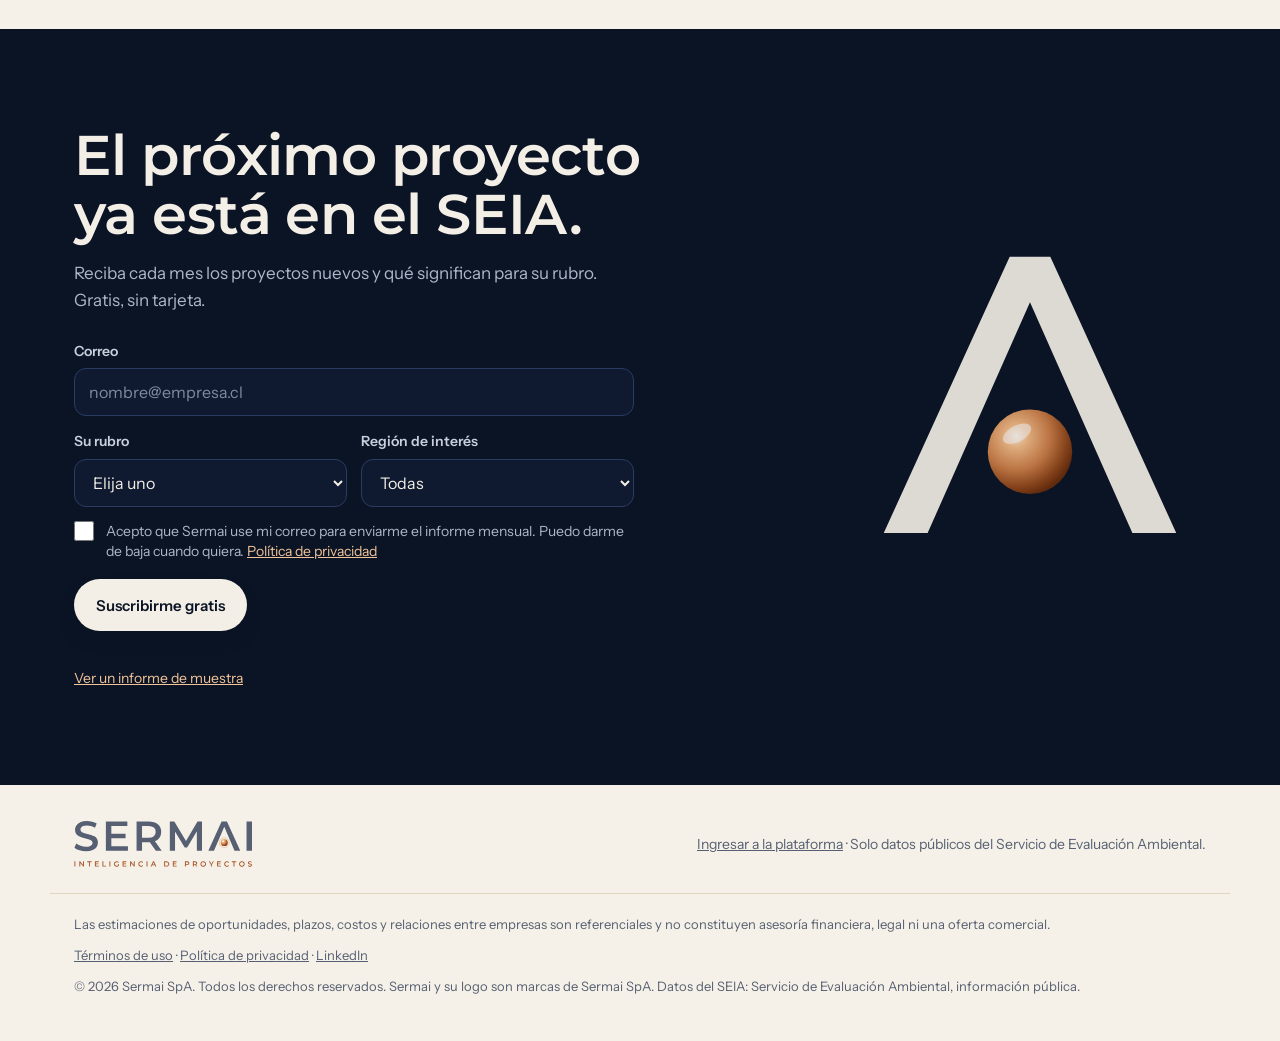
==== commit 2901b2ed: "Cinta de cobre en La ventaja, precios nuevos y aviso de apertura Proveedor 79.950 y Empresa 289.900 " ====
--- a/index.html
+++ b/index.html
@@ -221,6 +221,16 @@
  .bg{opacity:1!important;animation:none!important}.gl .gw,.cos .co{opacity:1!important;animation:none!important}.pr .p{opacity:1!important;transform:none!important;animation:none!important}
  .scan{display:none}.reveal{opacity:1;transform:none;transition:none}.live .dotp{animation:none}
 }
+#ventaja{position:relative}
+#ventaja .cinta{position:absolute;top:40px;right:max(24px,calc((100% - 1180px)/2));width:440px;height:370px;pointer-events:none;-webkit-mask-image:linear-gradient(to bottom,transparent,#000 18%,#000 80%,transparent);mask-image:linear-gradient(to bottom,transparent,#000 18%,#000 80%,transparent)}
+@media (max-width:1100px){#ventaja .cinta{width:320px;right:0}}
+@media (max-width:900px){#ventaja .cinta{display:none}}
+.pronto{display:flex;align-items:center;gap:18px 22px;flex-wrap:wrap;margin-top:28px;padding:20px 0;border-top:1px solid var(--ln);border-bottom:1px solid var(--ln)}
+.pronto p{flex:1 1 320px;min-width:0;margin:0;font-size:17px;line-height:1.5;color:var(--mut);max-width:70ch}
+.pronto p b{display:block;font:600 19px/1.3 Mont;letter-spacing:-.01em;color:var(--ink);margin-bottom:4px}
+.pronto .pdot{flex:none;width:12px;height:12px;border-radius:50%;background:radial-gradient(circle at 35% 30%,#fff0dc,#d88d57 45%,#8f4518);box-shadow:0 0 0 0 rgba(216,141,87,.55);animation:prontoP 2.6s ease-out infinite}
+@keyframes prontoP{70%,100%{box-shadow:0 0 0 12px rgba(216,141,87,0)}}
+@media (prefers-reduced-motion:reduce){.pronto .pdot{animation:none}}
 </style></head><body>
 <nav id="nav"><div class="wrap"><a class="brand" href="#top" aria-label="Sermai, inicio"><svg class="logo" xmlns="http://www.w3.org/2000/svg" viewBox="25 -10 4243 1094" role="img" aria-label="Sermai"><defs><clipPath id="nvcl"><path d="M311 710Q229 710 154 686.5Q79 663 35 626L80 525Q122 558 184 580Q246 602 311 602Q366 602 400 590Q434 578 450 557.5Q466 537 466 511Q466 479 443 459.5Q420 440 383.5 428.5Q347 417 302.5 407Q258 397 213.5 383.5Q169 370 132.5 348.5Q96 327 73 291Q50 255 50 199Q50 142 80.5 94.5Q111 47 173.5 18.5Q236 -10 332 -10Q395 -10 457 6Q519 22 565 52L524 153Q477 125 427 111.5Q377 98 331 98Q277 98 243.5 111Q210 124 194.5 145Q179 166 179 193Q179 225 201.5 244.5Q224 264 260.5 275Q297 286 342 296.5Q387 307 431.5 320Q476 333 512.5 354Q549 375 571.5 411Q594 447 594 502Q594 558 563.5 605.5Q533 653 470 681.5Q407 710 311 710ZM783 700V0H1294V109H913V591H1308V700ZM903 398V291H1251V398ZM1513 700V0H1800Q1940 0 2019.5 66Q2099 132 2099 249Q2099 326 2063 381.5Q2027 437 1960.5 466.5Q1894 496 1801 496H1585L1643 437V700ZM1971 700 1794 446H1933L2111 700ZM1643 451 1585 389H1795Q1881 389 1924.5 352Q1968 315 1968 249Q1968 182 1924.5 146Q1881 110 1795 110H1585L1643 46ZM2304 700V0H2411L2717 511H2661L2962 0H3069L3070 700H2947L2946 193H2972L2716 620H2658L2398 193H2428V700ZM4128 700V0H4258V700Z"/><path d="M3220,700 L3535,0 L3663,0 L3979,700 L3843,700 L3599,128 L3354,700 Z"/></clipPath><linearGradient id="nvgl" x1="0" y1="0" x2="1" y2="0"><stop offset="0" stop-color="#fff" stop-opacity="0"/><stop offset=".5" stop-color="#fff" stop-opacity=".75"/><stop offset="1" stop-color="#fff" stop-opacity="0"/></linearGradient><radialGradient id="nvs" gradientUnits="userSpaceOnUse" cx="3572.8" cy="475.5" r="118.9"><stop offset="0" stop-color="#fff0dc"/><stop offset=".18" stop-color="#f6bd88"/><stop offset=".55" stop-color="#cf7f47"/><stop offset=".85" stop-color="#8f4518"/><stop offset="1" stop-color="#6a2d0b"/></radialGradient></defs><path d="M311 710Q229 710 154 686.5Q79 663 35 626L80 525Q122 558 184 580Q246 602 311 602Q366 602 400 590Q434 578 450 557.5Q466 537 466 511Q466 479 443 459.5Q420 440 383.5 428.5Q347 417 302.5 407Q258 397 213.5 383.5Q169 370 132.5 348.5Q96 327 73 291Q50 255 50 199Q50 142 80.5 94.5Q111 47 173.5 18.5Q236 -10 332 -10Q395 -10 457 6Q519 22 565 52L524 153Q477 125 427 111.5Q377 98 331 98Q277 98 243.5 111Q210 124 194.5 145Q179 166 179 193Q179 225 201.5 244.5Q224 264 260.5 275Q297 286 342 296.5Q387 307 431.5 320Q476 333 512.5 354Q549 375 571.5 411Q594 447 594 502Q594 558 563.5 605.5Q533 653 470 681.5Q407 710 311 710ZM783 700V0H1294V109H913V591H1308V700ZM903 398V291H1251V398ZM1513 700V0H1800Q1940 0 2019.5 66Q2099 132 2099 249Q2099 326 2063 381.5Q2027 437 1960.5 466.5Q1894 496 1801 496H1585L1643 437V700ZM1971 700 1794 446H1933L2111 700ZM1643 451 1585 389H1795Q1881 389 1924.5 352Q1968 315 1968 249Q1968 182 1924.5 146Q1881 110 1795 110H1585L1643 46ZM2304 700V0H2411L2717 511H2661L2962 0H3069L3070 700H2947L2946 193H2972L2716 620H2658L2398 193H2428V700ZM4128 700V0H4258V700Z" fill="currentColor"/><path d="M3220,700 L3535,0 L3663,0 L3979,700 L3843,700 L3599,128 L3354,700 Z" fill="currentColor"/><g clip-path="url(#nvcl)"><g class="glint"><rect x="-700" y="-100" width="260" height="1000" fill="url(#nvgl)" transform="skewX(-18)"/></g></g><circle cx="3599" cy="505" r="116" fill="none" stroke="#d88d57" stroke-width="9" opacity=".5" class="ring"/><circle cx="3599" cy="505" r="116" fill="none" stroke="#d88d57" stroke-width="9" opacity=".5" class="ring r2"/><circle cx="3599" cy="505" r="82" fill="url(#nvs)"/><ellipse cx="3574.4" cy="470.6" rx="29.5" ry="16.4" fill="#fff" opacity=".55" transform="rotate(-28 3574.4 470.6)"/><path transform="translate(18.4 950.0) scale(0.1770)" d="M94 700V0H224V700ZM753 700V0H860L1299 539H1246V0H1375V700H1268L829 161H882V700ZM2045 700V110H1813V0H2407V110H2175V700ZM2845 700V0H3356V109H2975V591H3370V700ZM2965 398V291H3313V398ZM3855 700V0H3985V590H4351V700ZM4794 700V0H4924V700ZM5780 710Q5698 710 5629.5 683.5Q5561 657 5510 608.5Q5459 560 5431 494Q5403 428 5403 350Q5403 272 5431 206Q5459 140 5510.5 91.5Q5562 43 5631 16.5Q5700 -10 5782 -10Q5871 -10 5942.5 19Q6014 48 6063 104L5981 184Q5940 143 5892.5 123.5Q5845 104 5788 104Q5733 104 5686 122Q5639 140 5605 173Q5571 206 5552.5 251Q5534 296 5534 350Q5534 403 5552.5 448Q5571 493 5605 526.5Q5639 560 5685 578Q5731 596 5787 596Q5839 596 5887.5 579.5Q5936 563 5980 524L6054 621Q5999 665 5926.5 687.5Q5854 710 5780 710ZM6054 621 5931 604V342H6054ZM6565 700V0H7076V109H6695V591H7090V700ZM6685 398V291H7033V398ZM7575 700V0H7682L8121 539H8068V0H8197V700H8090L7651 161H7704V700ZM9049 710Q8969 710 8900.5 683.5Q8832 657 8781.5 608.5Q8731 560 8703 494Q8675 428 8675 350Q8675 272 8703 206Q8731 140 8782 91.5Q8833 43 8901 16.5Q8969 -10 9050 -10Q9136 -10 9207 19.5Q9278 49 9327 107L9243 186Q9205 145 9158 124.5Q9111 104 9056 104Q9001 104 8955.5 122Q8910 140 8876.5 173Q8843 206 8824.5 251Q8806 296 8806 350Q8806 404 8824.5 449Q8843 494 8876.5 527Q8910 560 8955.5 578Q9001 596 9056 596Q9111 596 9158 575.5Q9205 555 9243 513L9327 593Q9278 650 9207 680Q9136 710 9049 710ZM9783 700V0H9913V700ZM10343 700 10658 0H10786L11102 700H10966L10695 69H10747L10477 700ZM10488 538 10523 436H10901L10936 538ZM12147 700V0H12453Q12567 0 12653 44Q12739 88 12787 166Q12835 244 12835 350Q12835 455 12787 533.5Q12739 612 12653 656Q12567 700 12453 700ZM12277 590H12447Q12525 590 12583 560Q12641 530 12672.5 476Q12704 422 12704 350Q12704 277 12672.5 223.5Q12641 170 12583 140Q12525 110 12447 110H12277ZM13313 700V0H13824V109H13443V591H13838V700ZM13433 398V291H13781V398ZM14939 700V0H15227Q15320 0 15386.5 30Q15453 60 15489 116Q15525 172 15525 249Q15525 326 15489 382Q15453 438 15386.5 468Q15320 498 15227 498H15011L15069 437V700ZM15069 451 15011 388H15221Q15307 388 15350.5 351.5Q15394 315 15394 249Q15394 182 15350.5 146Q15307 110 15221 110H15011L15069 46ZM16005 700V0H16292Q16432 0 16511.5 66Q16591 132 16591 249Q16591 326 16555 381.5Q16519 437 16452.5 466.5Q16386 496 16293 496H16077L16135 437V700ZM16463 700 16286 446H16425L16603 700ZM16135 451 16077 389H16287Q16373 389 16416.5 352Q16460 315 16460 249Q16460 182 16416.5 146Q16373 110 16287 110H16077L16135 46ZM17404 710Q17322 710 17253 683Q17184 656 17133 607.5Q17082 559 17054 493.5Q17026 428 17026 350Q17026 272 17054 206.5Q17082 141 17133 92.5Q17184 44 17253 17Q17322 -10 17403 -10Q17485 -10 17553.5 17Q17622 44 17673 92.5Q17724 141 17752 206.5Q17780 272 17780 350Q17780 428 17752 494Q17724 560 17673 608Q17622 656 17553.5 683Q17485 710 17404 710ZM17403 596Q17456 596 17501 578Q17546 560 17579 526.5Q17612 493 17630.5 448.5Q17649 404 17649 350Q17649 296 17630.5 251.5Q17612 207 17579 173.5Q17546 140 17501 122Q17456 104 17403 104Q17350 104 17305.5 122Q17261 140 17227.5 173.5Q17194 207 17175.5 251.5Q17157 296 17157 350Q17157 403 17175.5 448Q17194 493 17227 526.5Q17260 560 17305 578Q17350 596 17403 596ZM18430 700V423L18459 503L18155 0H18294L18538 405H18460L18706 0H18834L18530 503L18560 423V700ZM19259 700V0H19770V109H19389V591H19784V700ZM19379 398V291H19727V398ZM20593 710Q20513 710 20444.5 683.5Q20376 657 20325.5 608.5Q20275 560 20247 494Q20219 428 20219 350Q20219 272 20247 206Q20275 140 20326 91.5Q20377 43 20445 16.5Q20513 -10 20594 -10Q20680 -10 20751 19.5Q20822 49 20871 107L20787 186Q20749 145 20702 124.5Q20655 104 20600 104Q20545 104 20499.5 122Q20454 140 20420.5 173Q20387 206 20368.5 251Q20350 296 20350 350Q20350 404 20368.5 449Q20387 494 20420.5 527Q20454 560 20499.5 578Q20545 596 20600 596Q20655 596 20702 575.5Q20749 555 20787 513L20871 593Q20822 650 20751 680Q20680 710 20593 710ZM21469 700V110H21237V0H21831V110H21599V700ZM22597 710Q22515 710 22446 683Q22377 656 22326 607.5Q22275 559 22247 493.5Q22219 428 22219 350Q22219 272 22247 206.5Q22275 141 22326 92.5Q22377 44 22446 17Q22515 -10 22596 -10Q22678 -10 22746.5 17Q22815 44 22866 92.5Q22917 141 22945 206.5Q22973 272 22973 350Q22973 428 22945 494Q22917 560 22866 608Q22815 656 22746.5 683Q22678 710 22597 710ZM22596 596Q22649 596 22694 578Q22739 560 22772 526.5Q22805 493 22823.5 448.5Q22842 404 22842 350Q22842 296 22823.5 251.5Q22805 207 22772 173.5Q22739 140 22694 122Q22649 104 22596 104Q22543 104 22498.5 122Q22454 140 22420.5 173.5Q22387 207 22368.5 251.5Q22350 296 22350 350Q22350 403 22368.5 448Q22387 493 22420 526.5Q22453 560 22498 578Q22543 596 22596 596ZM23668 710Q23586 710 23511 686.5Q23436 663 23392 626L23437 525Q23479 558 23541 580Q23603 602 23668 602Q23723 602 23757 590Q23791 578 23807 557.5Q23823 537 23823 511Q23823 479 23800 459.5Q23777 440 23740.5 428.5Q23704 417 23659.5 407Q23615 397 23570.5 383.5Q23526 370 23489.5 348.5Q23453 327 23430 291Q23407 255 23407 199Q23407 142 23437.5 94.5Q23468 47 23530.5 18.5Q23593 -10 23689 -10Q23752 -10 23814 6Q23876 22 23922 52L23881 153Q23834 125 23784 111.5Q23734 98 23688 98Q23634 98 23600.5 111Q23567 124 23551.5 145Q23536 166 23536 193Q23536 225 23558.5 244.5Q23581 264 23617.5 275Q23654 286 23699 296.5Q23744 307 23788.5 320Q23833 333 23869.5 354Q23906 375 23928.5 411Q23951 447 23951 502Q23951 558 23920.5 605.5Q23890 653 23827 681.5Q23764 710 23668 710Z" fill="var(--cu)"/></svg></a>
 <ul><li><a href="#mapa">Proyectos</a></li><li><a href="#momento">Por qué ahora</a></li><li><a href="#caso">Caso real</a></li><li><a href="#medidor">Medidor</a></li><li><a href="#precios">Precios</a></li><li><a href="#contacto">Contacto</a></li></ul>
@@ -303,18 +313,19 @@
 <section class="s" id="precios"><div class="wrap">
  <div class="eyebrow">Precios</div>
  <h2>Empiece gratis. Pague cuando le sirva.</h2>
+ <div class="pronto"><span class="pdot" aria-hidden="true"></span><p><b>Muy pronto abrimos los planes Proveedor y Empresa.</b> Mientras tanto, suscríbase gratis: recibirá el informe mensual en su correo y será de los primeros en saber cuando partamos.</p><a class="btn s" href="#final">Suscribirme gratis</a></div>
  <div class="pl reveal">
   <div><h3>Informe</h3><div class="q">Para conocer el mercado</div><div class="pr">$0</div><div class="was">siempre gratis</div>
    <ul><li>Informe mensual por correo</li><li>Medidor de preparación</li><li>Los proyectos más grandes del mes</li></ul><a class="btn s" href="#final">Recibir el informe</a></div>
-  <div class="dest"><h3>Proveedor</h3><div class="q">Para una empresa que quiere llegar antes</div><div class="pr">$39.950 <small>+ IVA al mes</small></div><div class="was"><s>$79.900</s> precio fundador, primeras 20 empresas</div>
-   <ul><li>Aviso diario por sus regiones y rubros</li><li>Ficha completa de cada proyecto</li><li>Costeo con sus propios costos</li></ul><a class="btn p" href="#contacto" data-motivo="Quiero el plan Proveedor con precio fundador">Quiero ser de las primeras 20</a></div>
-  <div><h3>Empresa</h3><div class="q">Para equipos comerciales</div><div class="pr">$189.900 <small>+ IVA al mes</small></div><div class="was">hasta 5 usuarios</div>
+  <div class="dest"><h3>Proveedor</h3><div class="q">Para una empresa que quiere llegar antes</div><div class="pr">$79.950 <small>+ IVA al mes</small></div><div class="was">Abre pronto</div>
+   <ul><li>Aviso diario por sus regiones y rubros</li><li>Ficha completa de cada proyecto</li><li>Costeo con sus propios costos</li></ul><a class="btn p" href="#final">Avisarme cuando abra</a></div>
+  <div><h3>Empresa</h3><div class="q">Para equipos comerciales</div><div class="pr">$289.900 <small>+ IVA al mes</small></div><div class="was">hasta 5 usuarios · abre pronto</div>
    <ul><li>Todo lo del plan Proveedor</li><li>Quién construye y sus subcontratistas</li><li>Asesoría para cerrar brechas</li></ul><a class="btn s" href="#contacto" data-motivo="Quiero el plan Empresa">Conversar</a></div>
  </div>
  <p class="fund">Sin contrato: se cancela cuando quiera. Para activar un plan, escríbanos en Contacto y le respondemos en un día hábil.</p>
 </div></section>
 
-<section class="s" id="ventaja"><div class="wrap">
+<section class="s" id="ventaja"><canvas class="cinta" id="cinta" aria-hidden="true"></canvas><div class="wrap">
  <div class="eyebrow">La ventaja</div>
  <h2 class="vh">Los contratos no se ganan cuando parte la obra. Se ganan cuando el proyecto todavía es un expediente.</h2>
  <div class="vt reveal">
@@ -328,7 +339,7 @@
  <form id="f-contacto" class="fx" novalidate>
   <div class="row2"><label for="k-nombre">Nombre<input id="k-nombre" name="nombre" required autocomplete="name"></label><label for="k-empresa">Empresa<input id="k-empresa" name="empresa" autocomplete="organization"></label></div>
   <div class="row2"><label for="k-email">Correo<input id="k-email" name="email" type="email" required autocomplete="email"></label><label for="k-fono">WhatsApp (opcional)<input id="k-fono" name="telefono" type="tel" autocomplete="tel" placeholder="+56 9"></label></div>
-  <label for="k-motivo">Motivo<select id="k-motivo" name="motivo"><option>Quiero el plan Proveedor con precio fundador</option><option>Quiero el plan Empresa</option><option>Quiero acceso anticipado a la plataforma</option><option>Asesoría para certificarse</option><option>Otra consulta</option></select></label>
+  <label for="k-motivo">Motivo<select id="k-motivo" name="motivo"><option>Quiero el plan Proveedor</option><option>Quiero el plan Empresa</option><option>Quiero acceso anticipado a la plataforma</option><option>Asesoría para certificarse</option><option>Otra consulta</option></select></label>
   <label for="k-msg">Mensaje (opcional)<textarea id="k-msg" name="mensaje" rows="3"></textarea></label>
   <label class="chk" for="k-ok"><input id="k-ok" type="checkbox" required>Acepto que Sermai use mis datos para responder esta consulta. <a href="/privacidad/" target="_blank" rel="noopener">Política de privacidad</a></label>
   <label class="chk" for="k-inf"><input id="k-inf" name="quiere_informe" type="checkbox">Quiero recibir también el informe mensual gratis (opcional).</label>
@@ -515,4 +526,24 @@
 document.querySelectorAll("[data-motivo]").forEach(a=>a.addEventListener("click",()=>{$("k-motivo").value=a.dataset.motivo}));
 try{if(REAL&&!sessionStorage.getItem("radar_v")){sessionStorage.setItem("radar_v","1");let o="";try{o=document.referrer?new URL(document.referrer).hostname:""}catch(e){}
  fetch(SUPA_URL+"/rest/v1/rpc/radar_visita",{method:"POST",headers:{apikey:SUPA_KEY,Authorization:"Bearer "+SUPA_KEY,"Content-Type":"application/json"},body:JSON.stringify({p_pagina:"inicio",p_origen:o})}).catch(()=>{})}}catch(e){}
+</script><script>
+/* cinta de cobre de la sección La ventaja: una banda de seda que gira lentamente */
+(function(){var cv=document.getElementById('cinta');if(!cv||!cv.getContext)return;
+var still=window.matchMedia('(prefers-reduced-motion: reduce)').matches,ctx=cv.getContext('2d'),W=0,H=0,NU=44,NS=90;
+var F=[[250,222,190],[236,172,120],[204,124,70],[150,76,34]],B=[[214,142,90],[176,100,54],[128,66,32]];
+function mix(P,u){var x=Math.max(0,Math.min(.9999,u))*(P.length-1),i=Math.floor(x),f=x-i,a=P[i],b=P[i+1];return [a[0]+(b[0]-a[0])*f,a[1]+(b[1]-a[1])*f,a[2]+(b[2]-a[2])*f]}
+function size(){var r=cv.getBoundingClientRect(),d=Math.min(2,window.devicePixelRatio||1);W=cv.width=Math.max(1,Math.round(r.width*d));H=cv.height=Math.max(1,Math.round(r.height*d))}
+function pt(u,s,t){var th=s*7.2+.5+t*.22,c=W*(.55+.17*Math.sin(s*3.4+.2+t*.05)),hw=W*(.15+.03*Math.sin(s*5+t*.11)),v=2*u-1;
+ return [c+hw*v*Math.cos(th), s*H+hw*.5*v*Math.sin(th), Math.cos(th)]}
+function draw(t){ctx.clearRect(0,0,W,H);var g=[],i,k;
+ for(k=0;k<=NS;k++){g[k]=[];for(i=0;i<=NU;i++)g[k][i]=pt(i/NU,k/NS,t)}
+ for(k=0;k<NS;k++){var f=g[k][0][2],front=f>=0,sh=Math.abs(f);
+  for(var j=0;j<NU;j++){i=front?j:NU-1-j;var u=(i+.5)/NU,a=g[k][i],b=g[k][i+1],c=g[k+1][i+1],d=g[k+1][i];
+   var col=front?mix(F,.08+u*.8):mix(B,u),gl=front?Math.pow(Math.max(0,1-Math.abs(u-.3)*3),2)*60*sh:0,m=.74+.26*sh;
+   var st='rgb('+Math.round(Math.min(255,col[0]*m+gl))+','+Math.round(Math.min(255,col[1]*m+gl))+','+Math.round(Math.min(255,col[2]*m+gl))+')';
+   ctx.fillStyle=st;ctx.strokeStyle=st;ctx.lineWidth=1;ctx.beginPath();ctx.moveTo(a[0],a[1]);ctx.lineTo(b[0],b[1]);ctx.lineTo(c[0],c[1]);ctx.lineTo(d[0],d[1]);ctx.closePath();ctx.fill();ctx.stroke()}}}
+size();draw(0);var t0=null,vis=true;
+if('IntersectionObserver' in window)new IntersectionObserver(function(e){vis=e[0].isIntersecting}).observe(cv);
+window.addEventListener('resize',function(){size();draw(0)});
+if(!still)(function loop(ts){if(t0===null)t0=ts;if(vis)draw((ts-t0)/1000);requestAnimationFrame(loop)})(performance.now());})();
 </script></body></html>
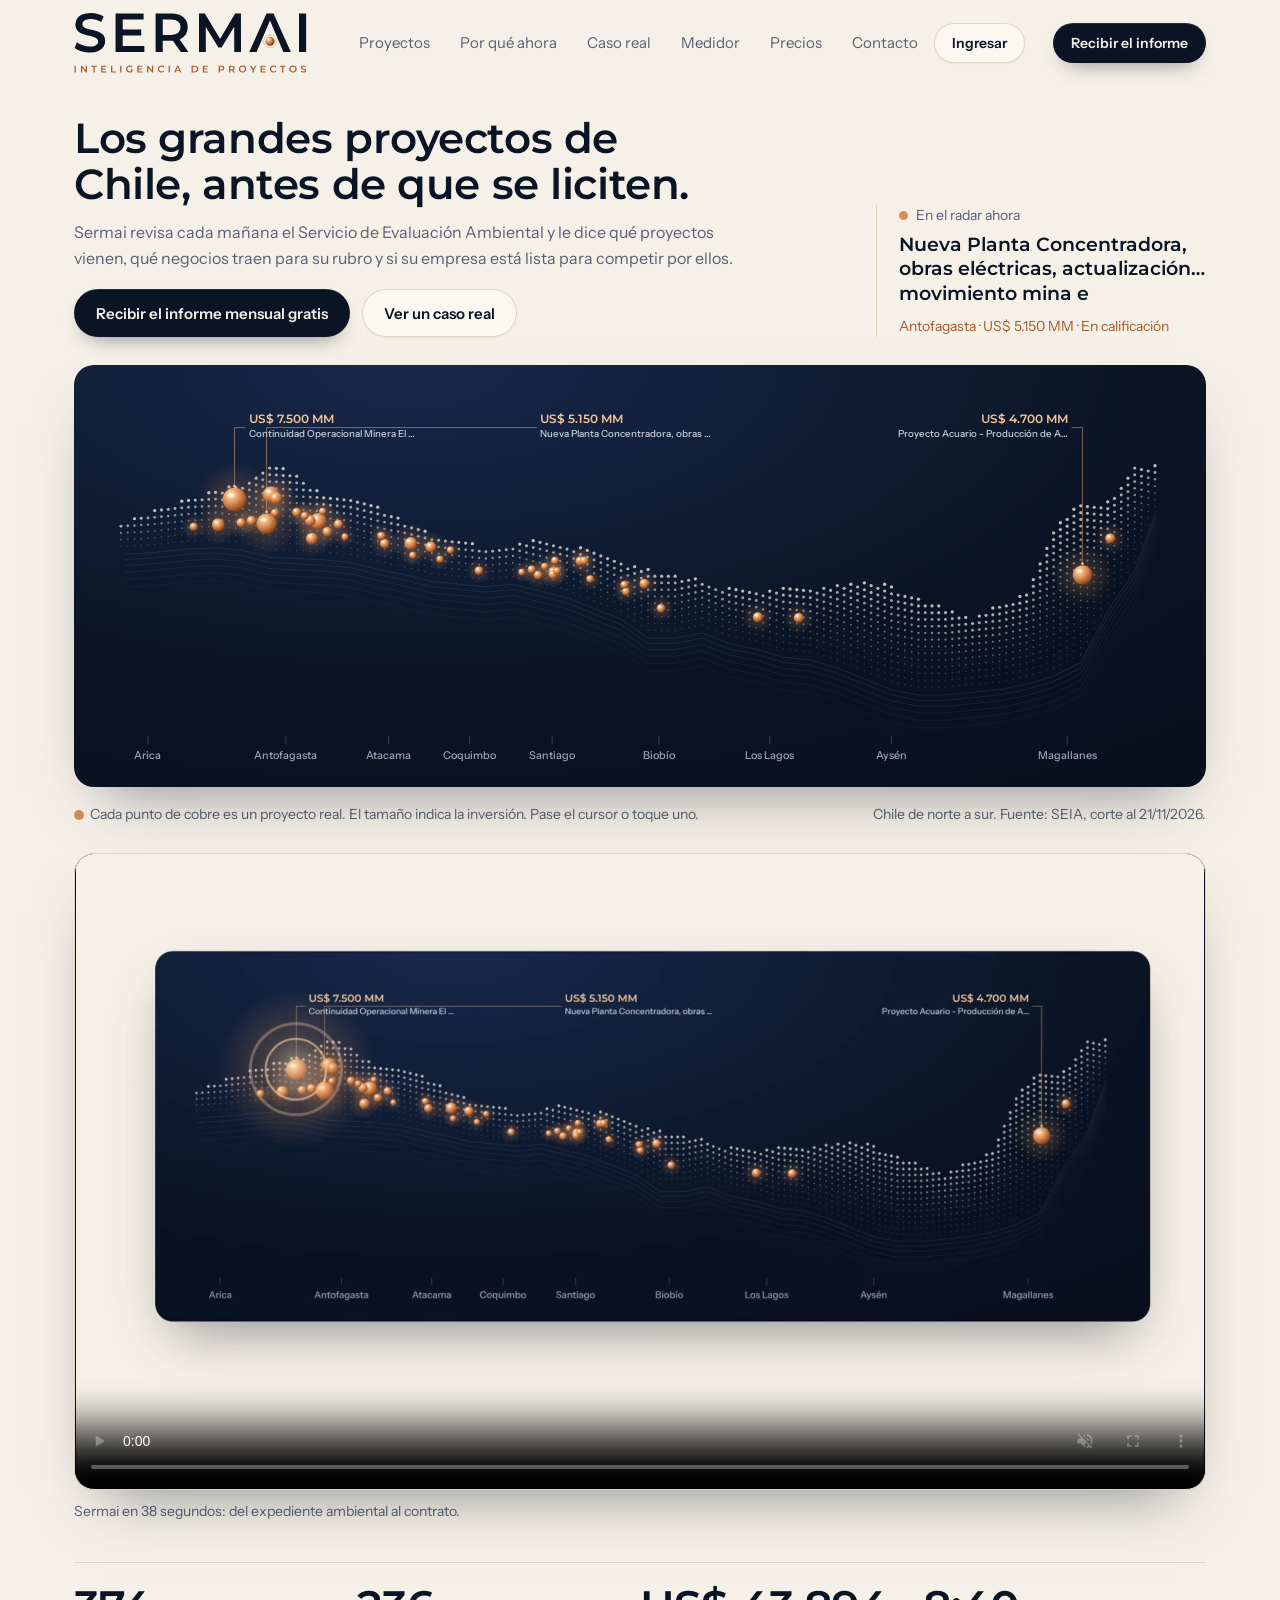
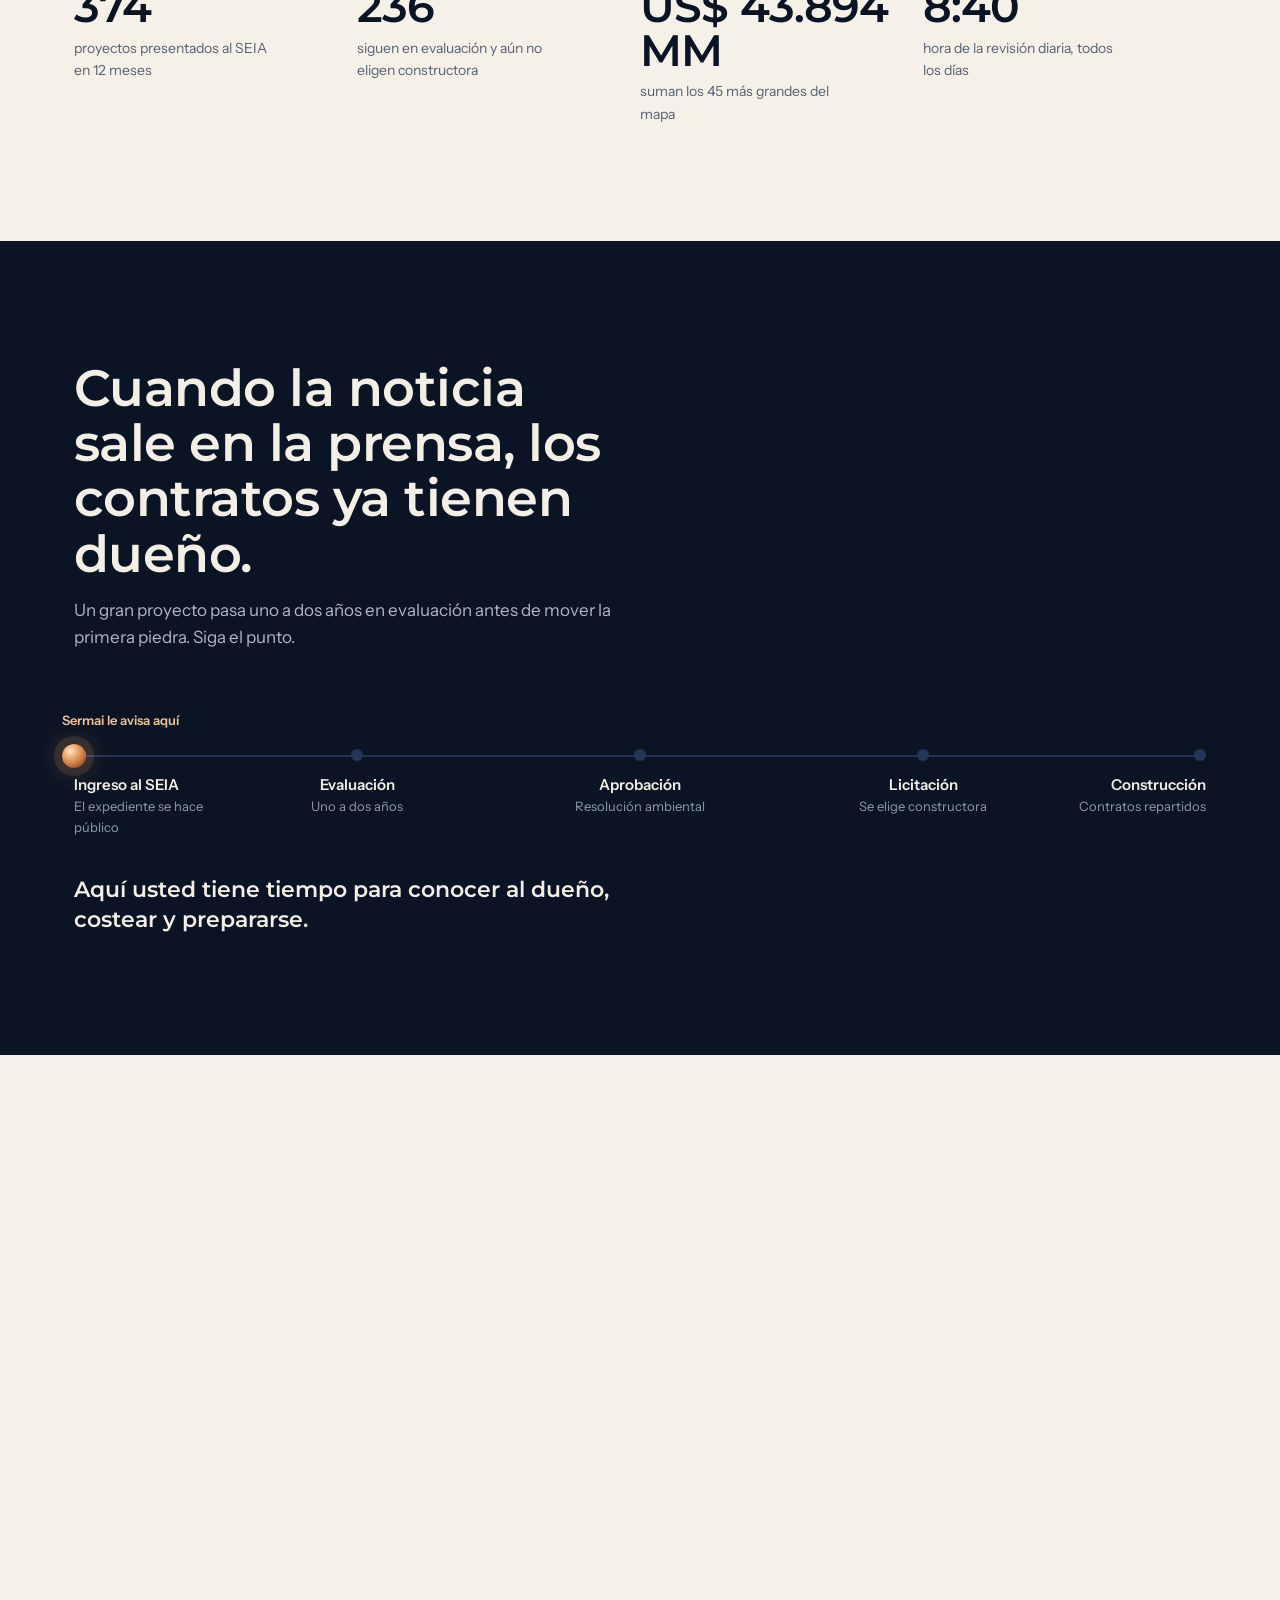
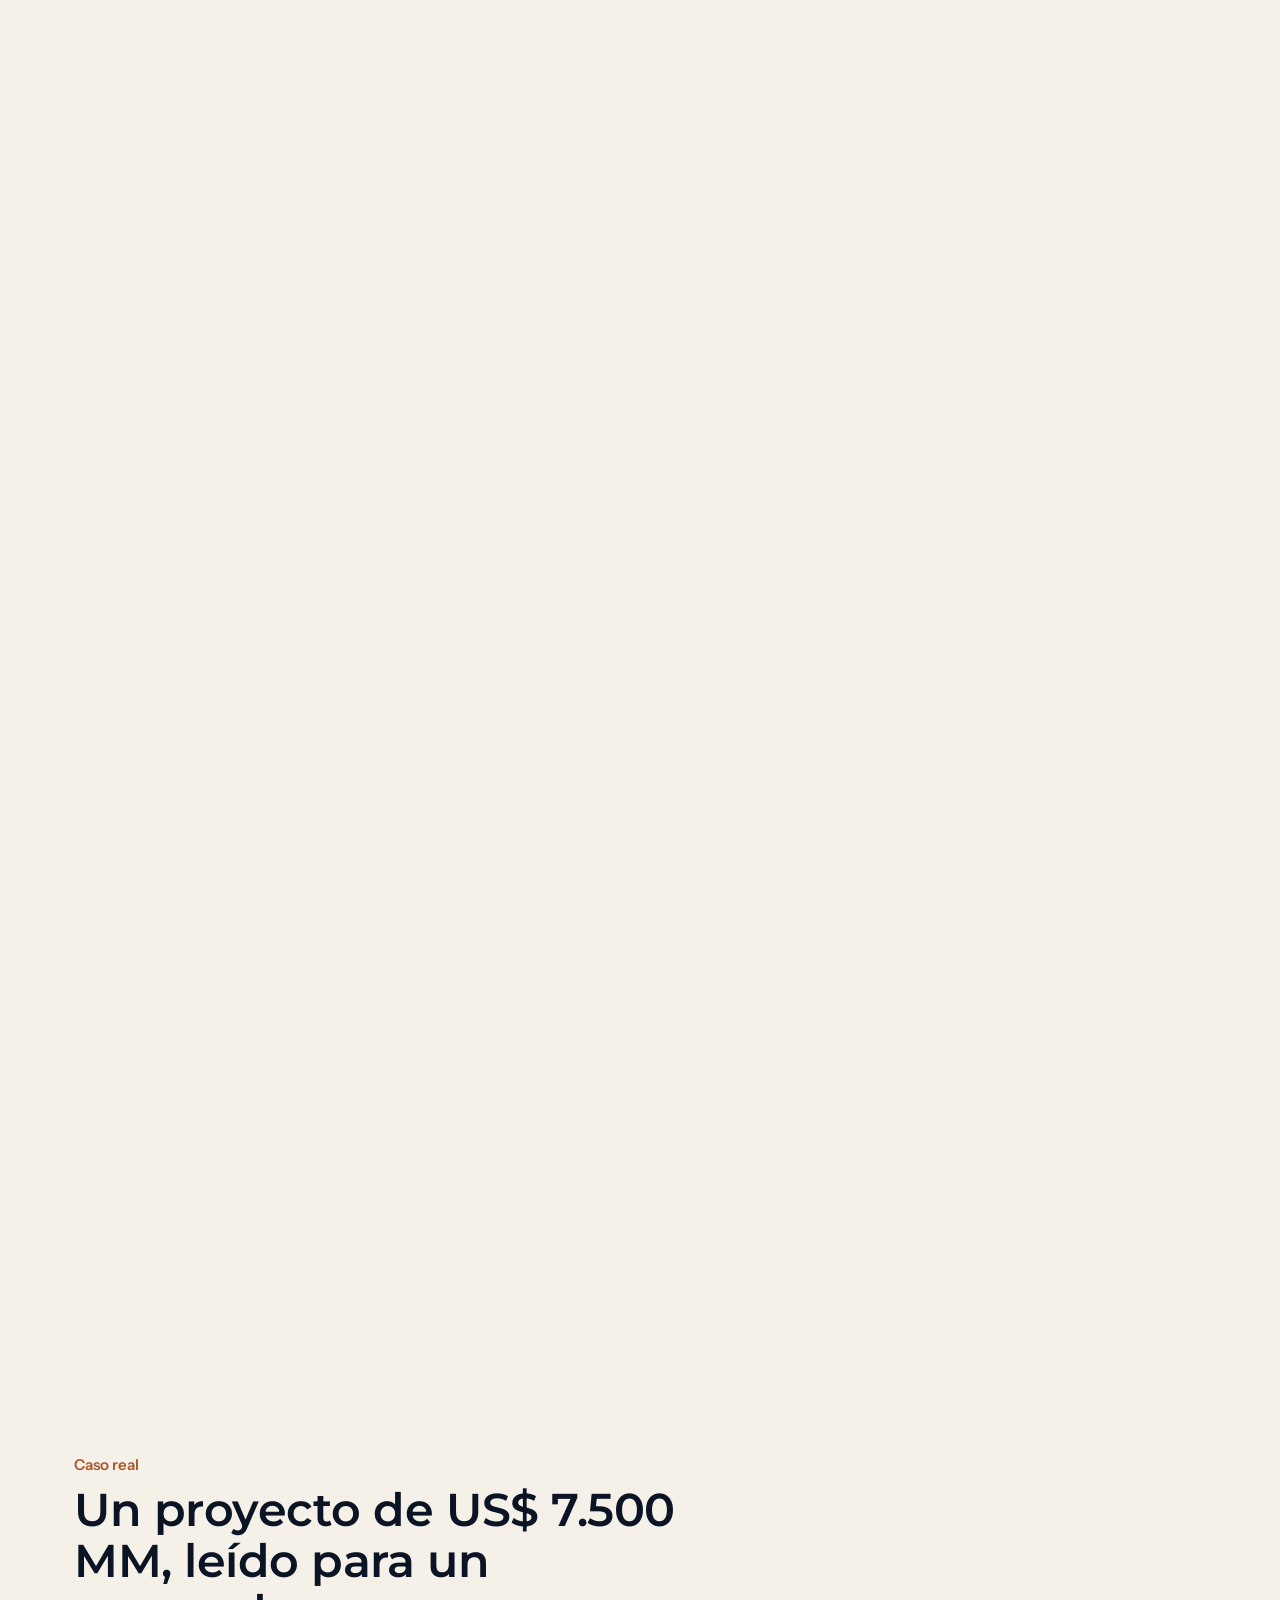
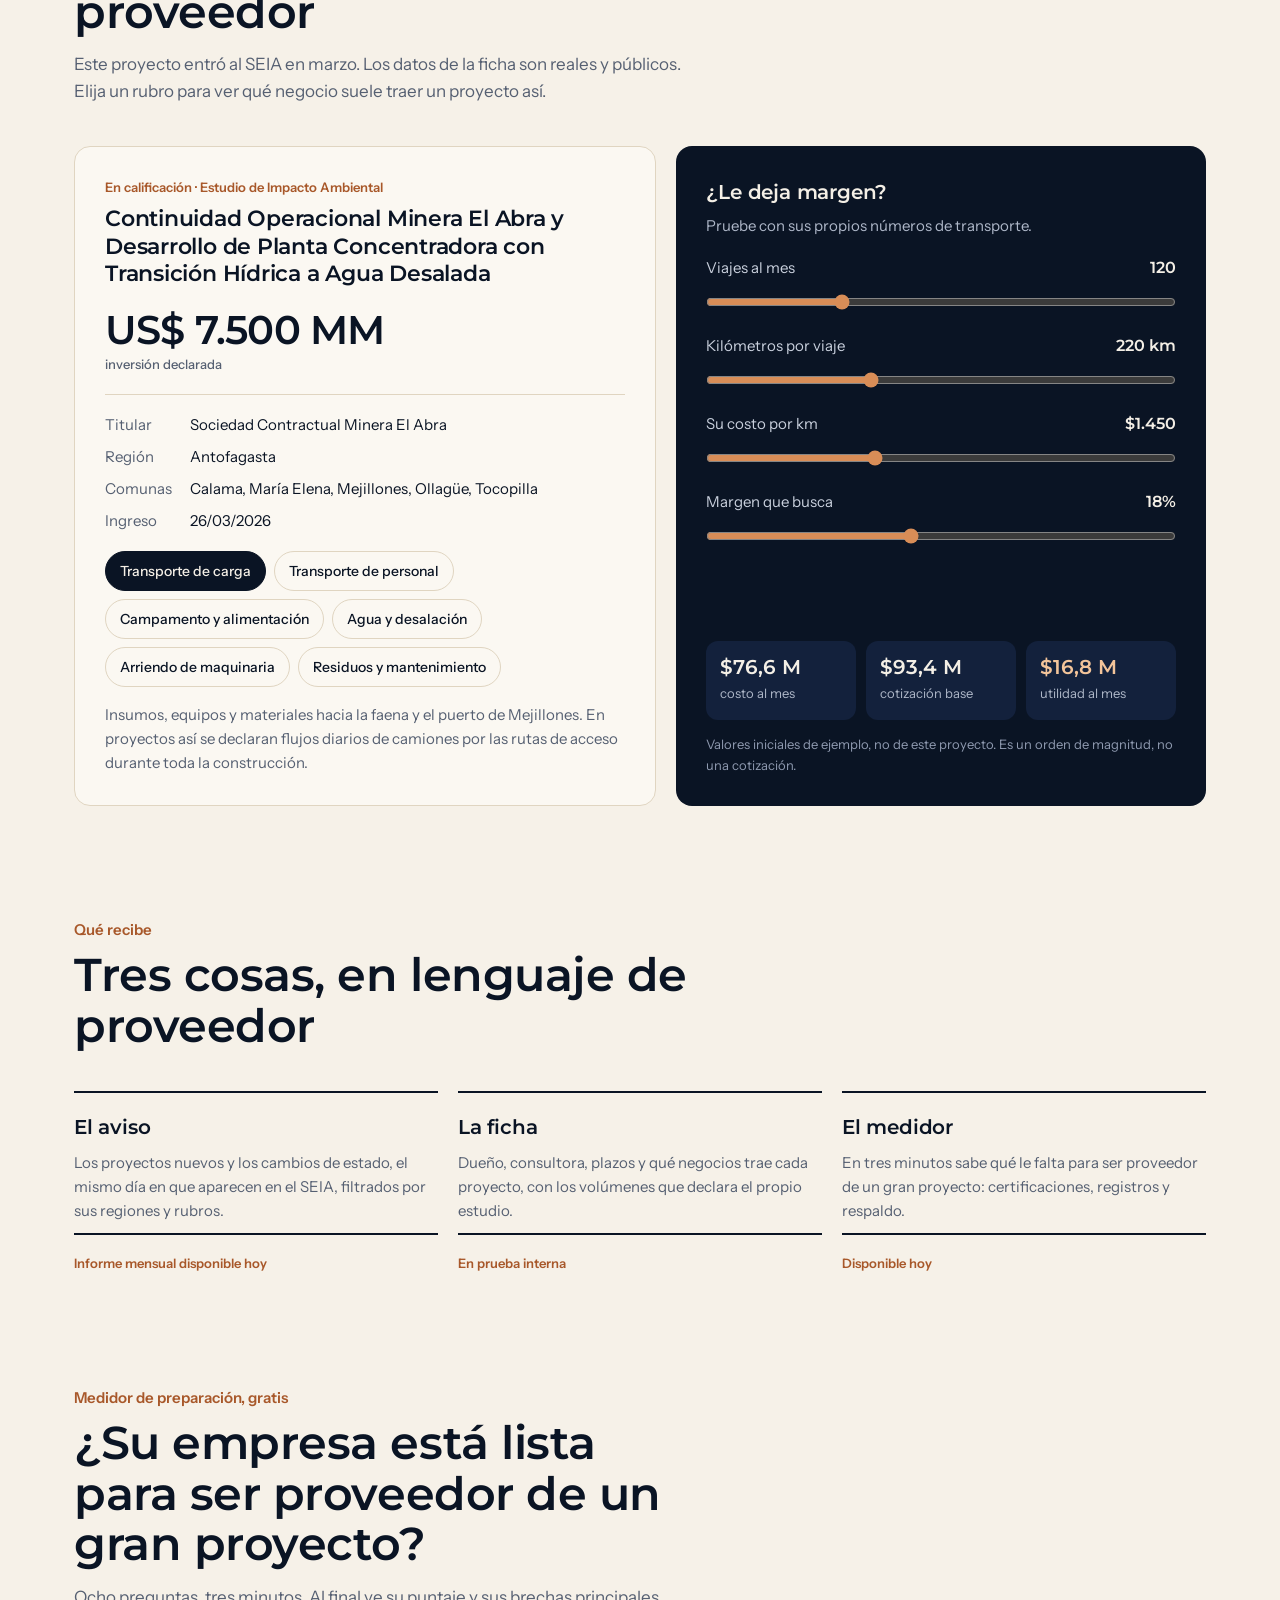
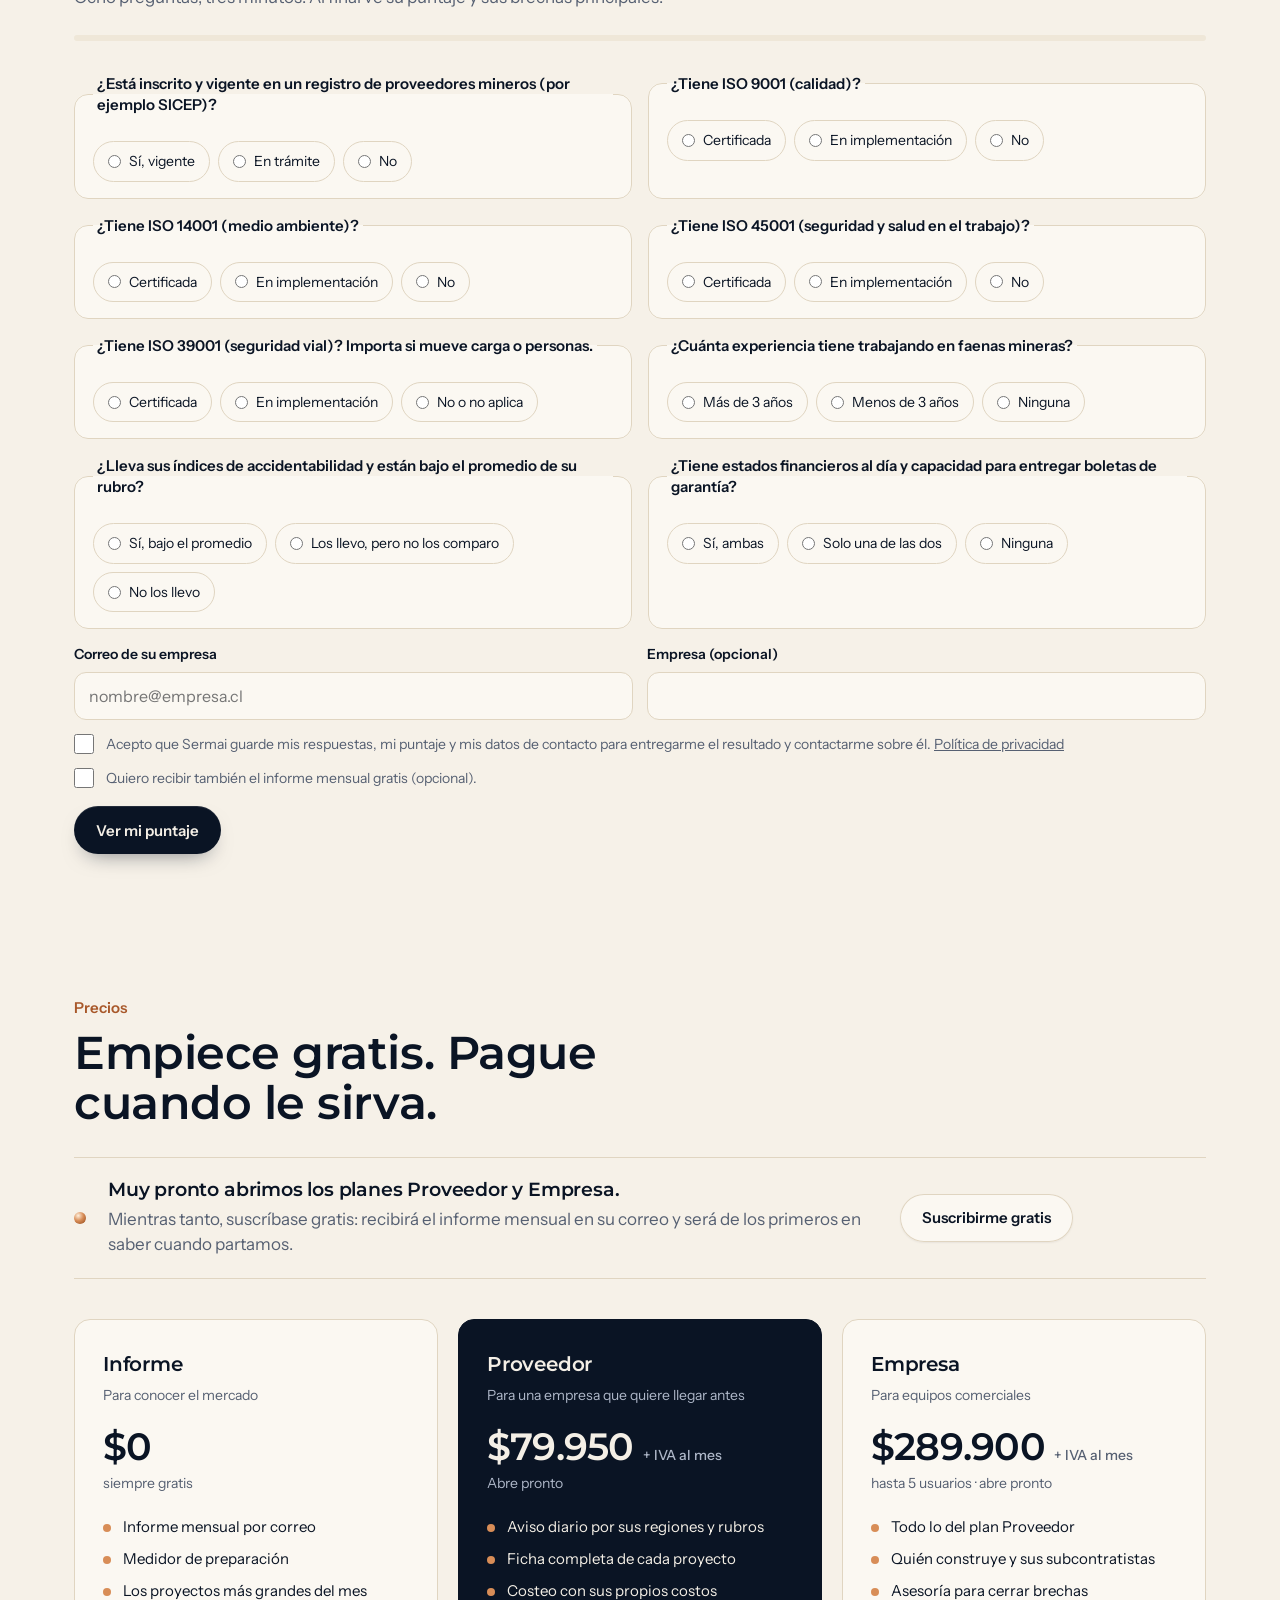
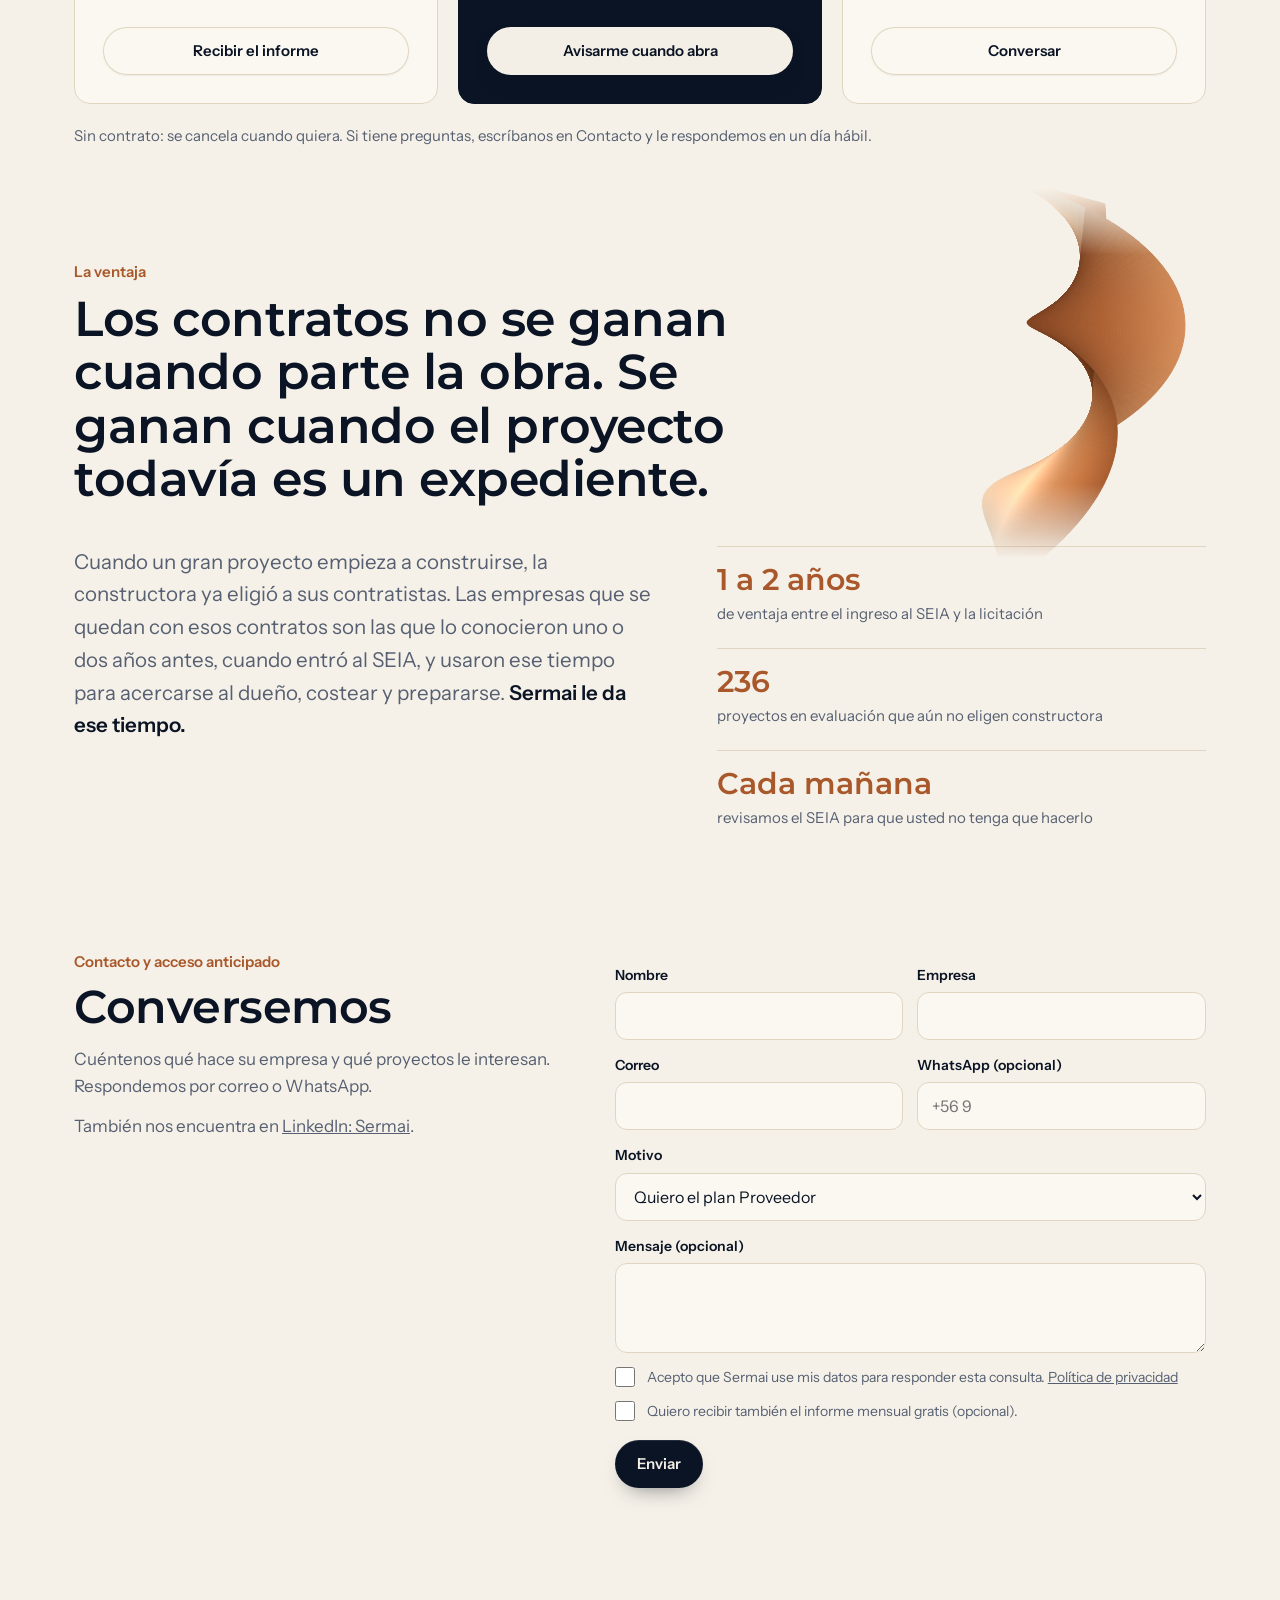
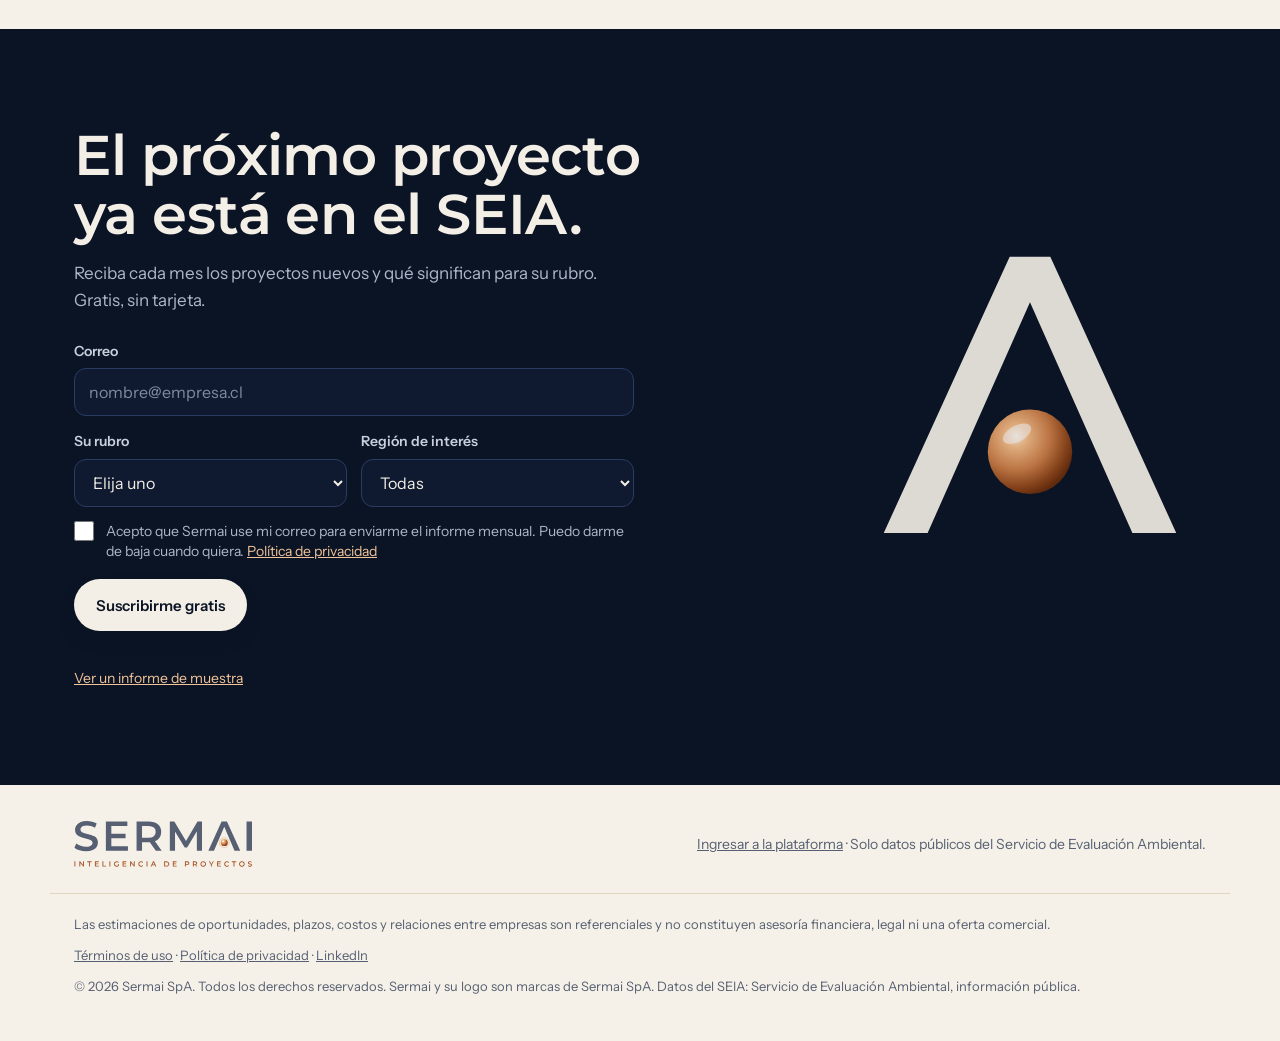
==== commit 3d124eb6: "Precios: nota bajo los planes acorde a 'abre pronto' Co-Authored-By: Claude Fable 5.2 <noreply@anthr" ====
--- a/index.html
+++ b/index.html
@@ -322,7 +322,7 @@
   <div><h3>Empresa</h3><div class="q">Para equipos comerciales</div><div class="pr">$289.900 <small>+ IVA al mes</small></div><div class="was">hasta 5 usuarios · abre pronto</div>
    <ul><li>Todo lo del plan Proveedor</li><li>Quién construye y sus subcontratistas</li><li>Asesoría para cerrar brechas</li></ul><a class="btn s" href="#contacto" data-motivo="Quiero el plan Empresa">Conversar</a></div>
  </div>
- <p class="fund">Sin contrato: se cancela cuando quiera. Para activar un plan, escríbanos en Contacto y le respondemos en un día hábil.</p>
+ <p class="fund">Sin contrato: se cancela cuando quiera. Si tiene preguntas, escríbanos en Contacto y le respondemos en un día hábil.</p>
 </div></section>
 
 <section class="s" id="ventaja"><canvas class="cinta" id="cinta" aria-hidden="true"></canvas><div class="wrap">
